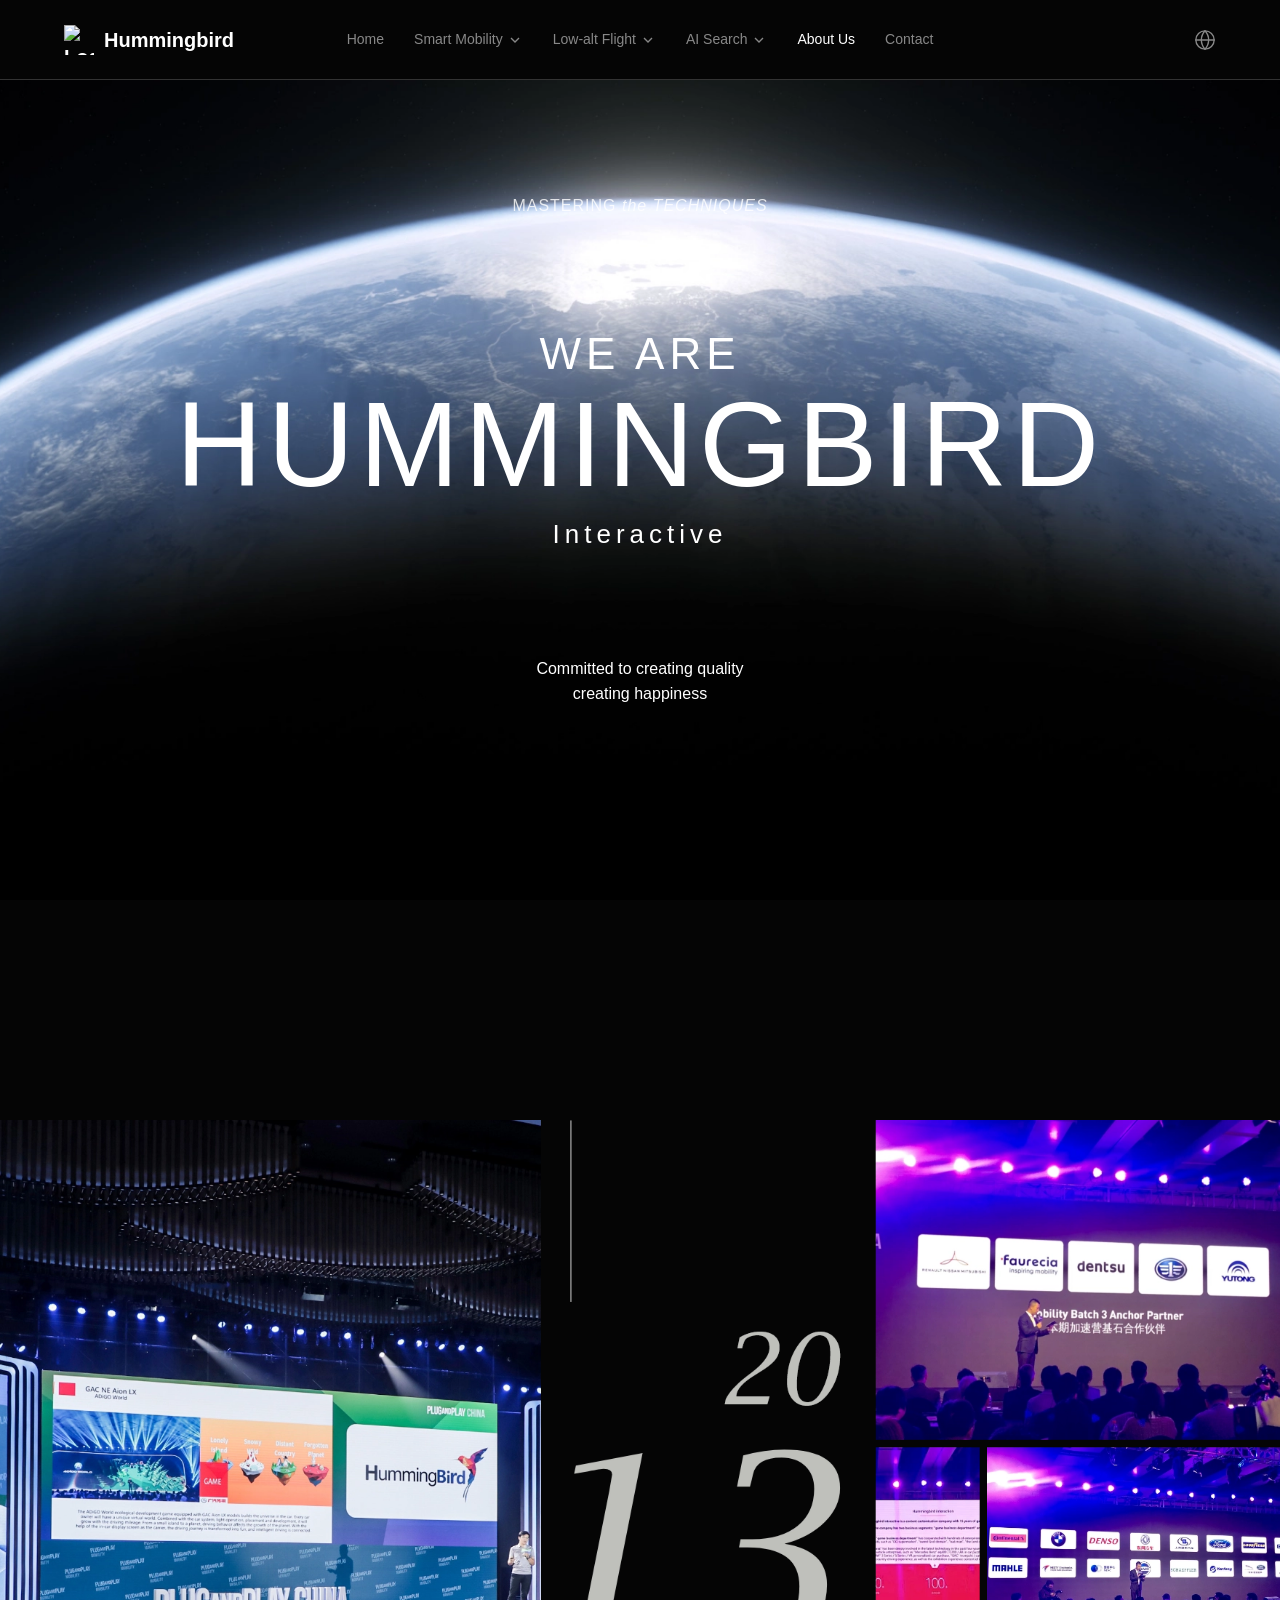
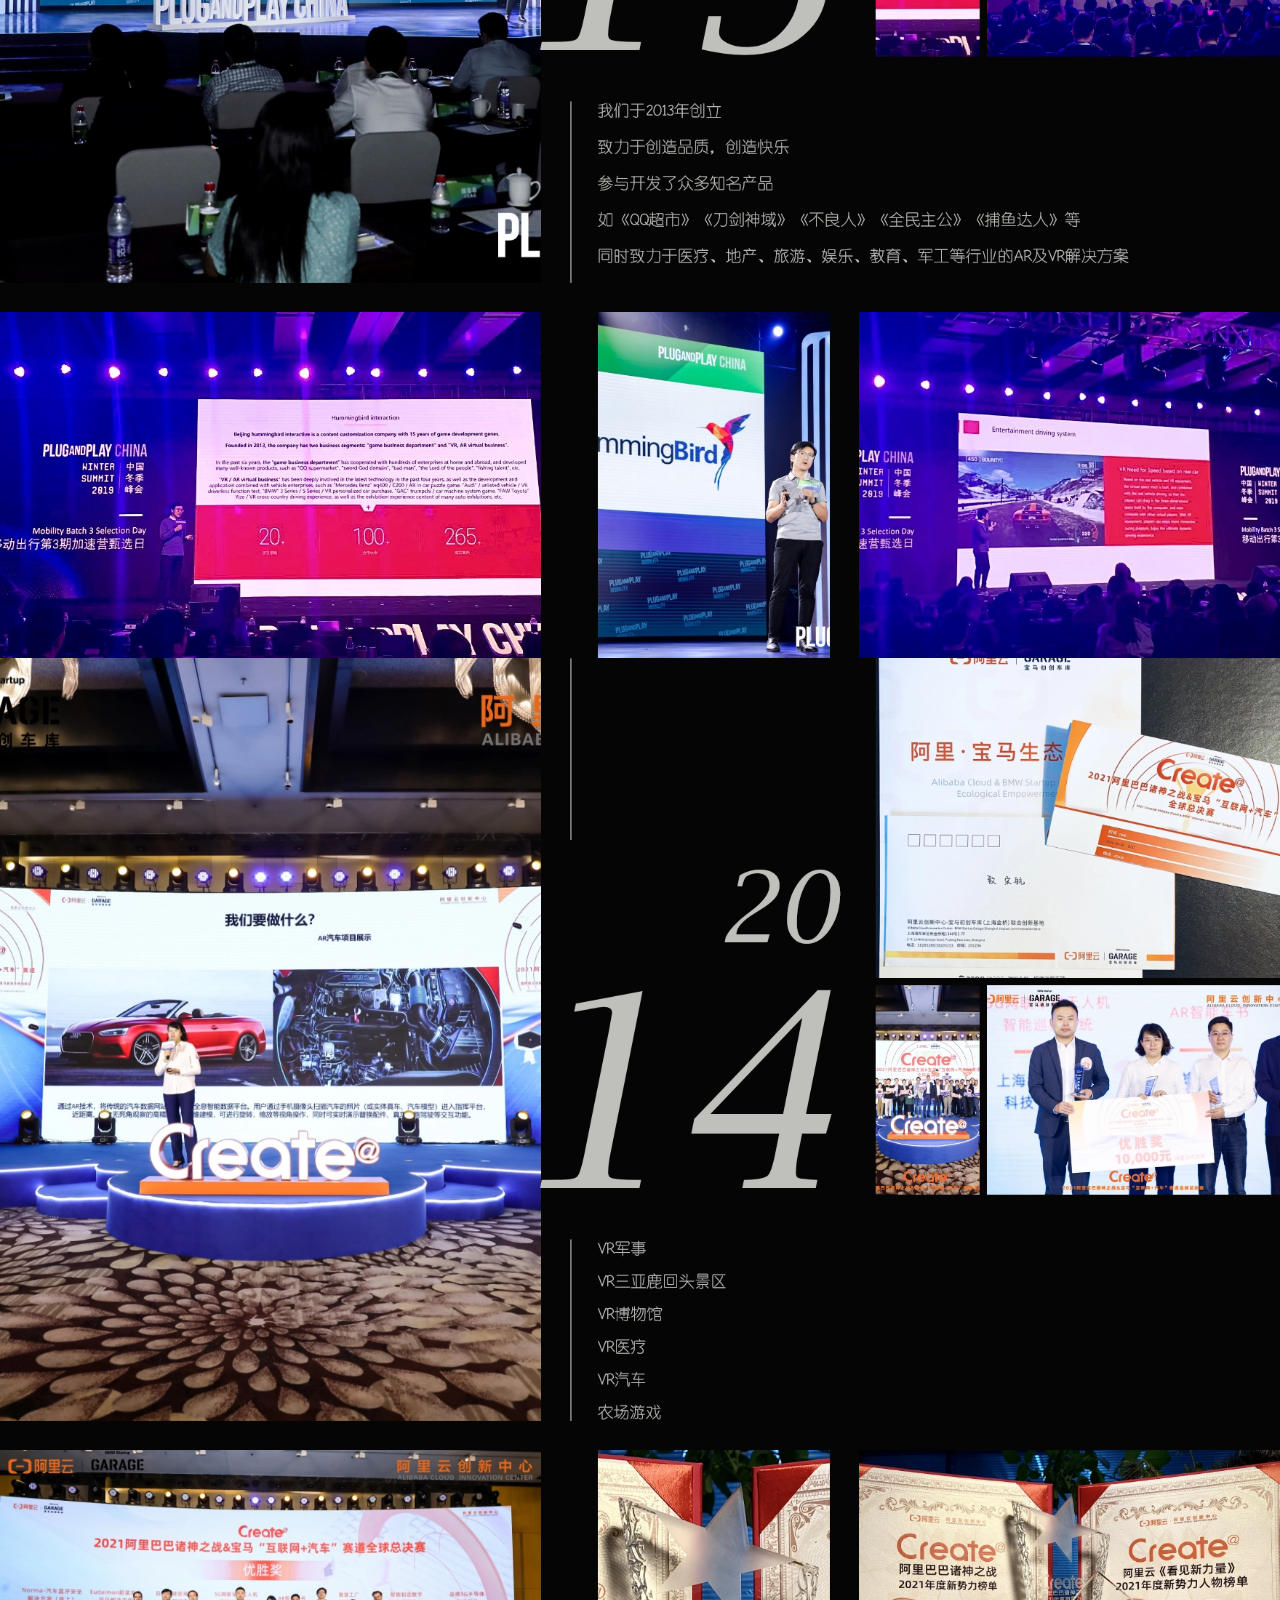
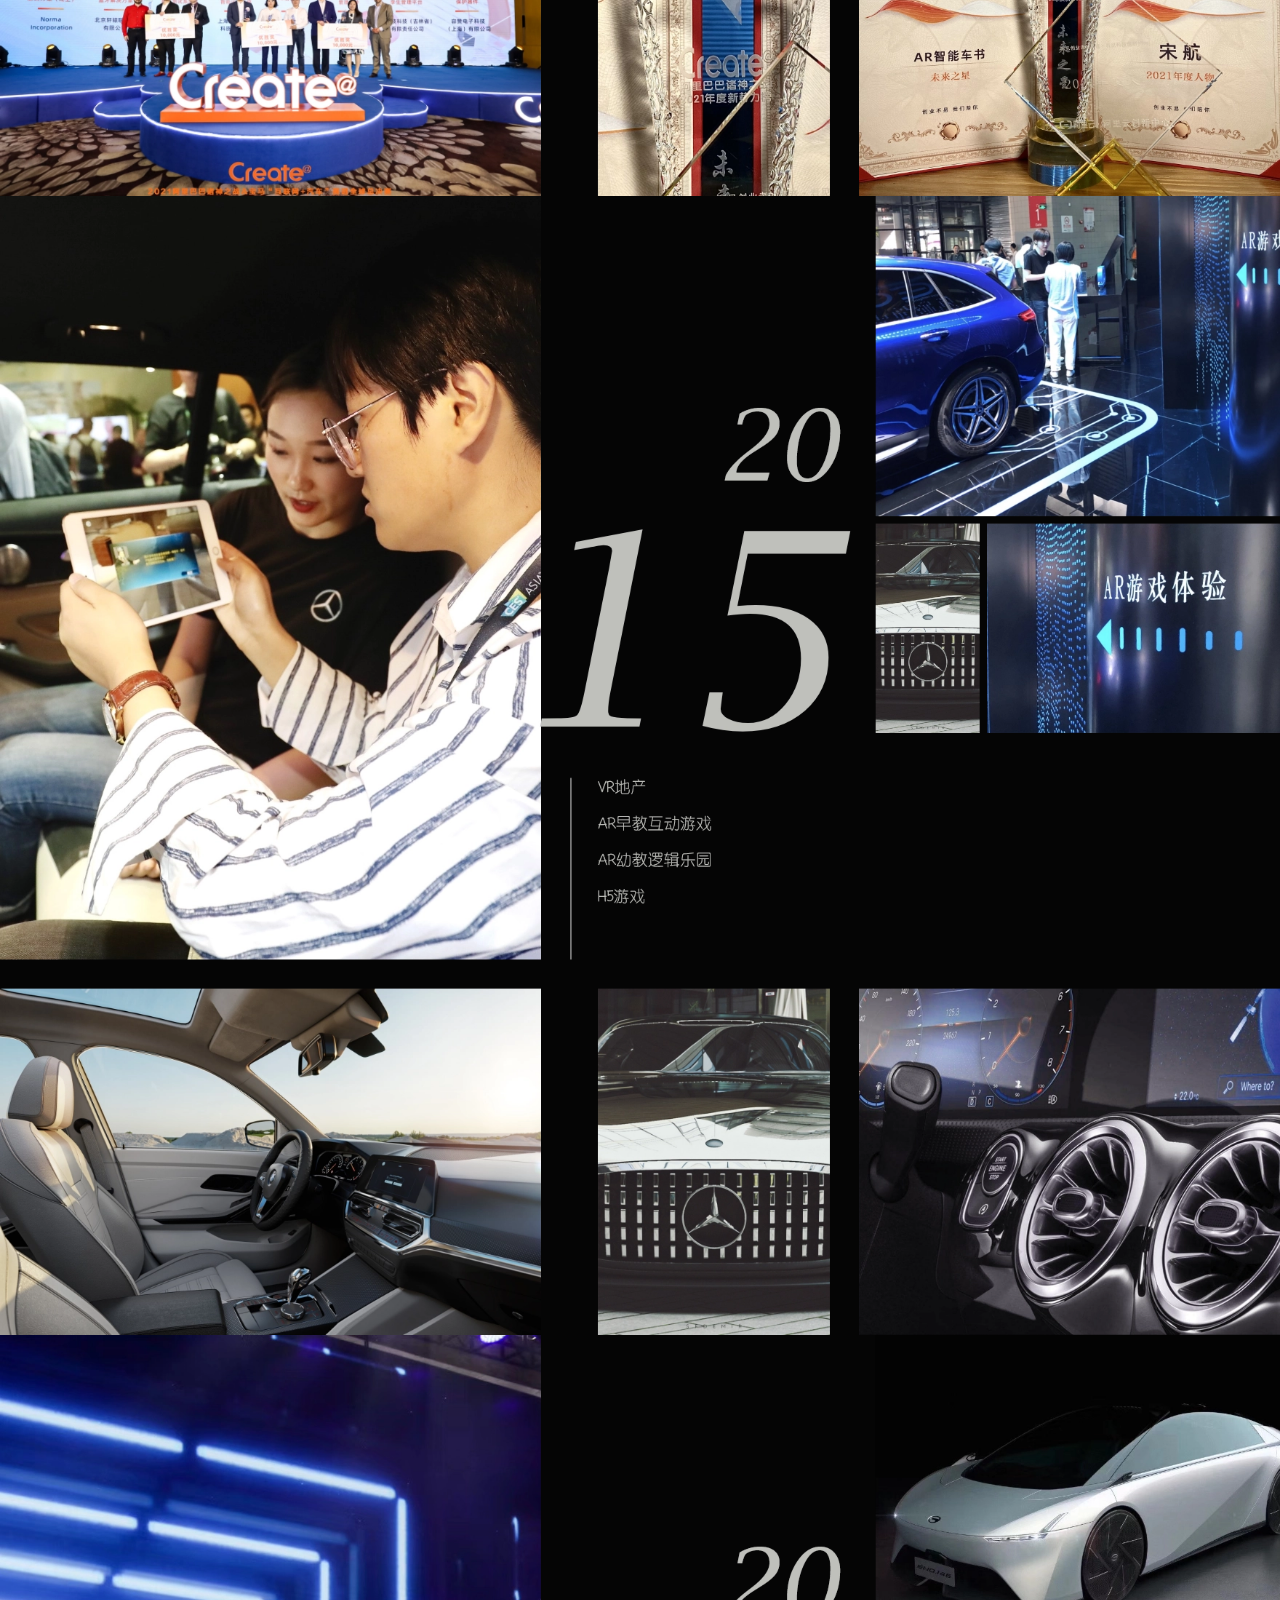
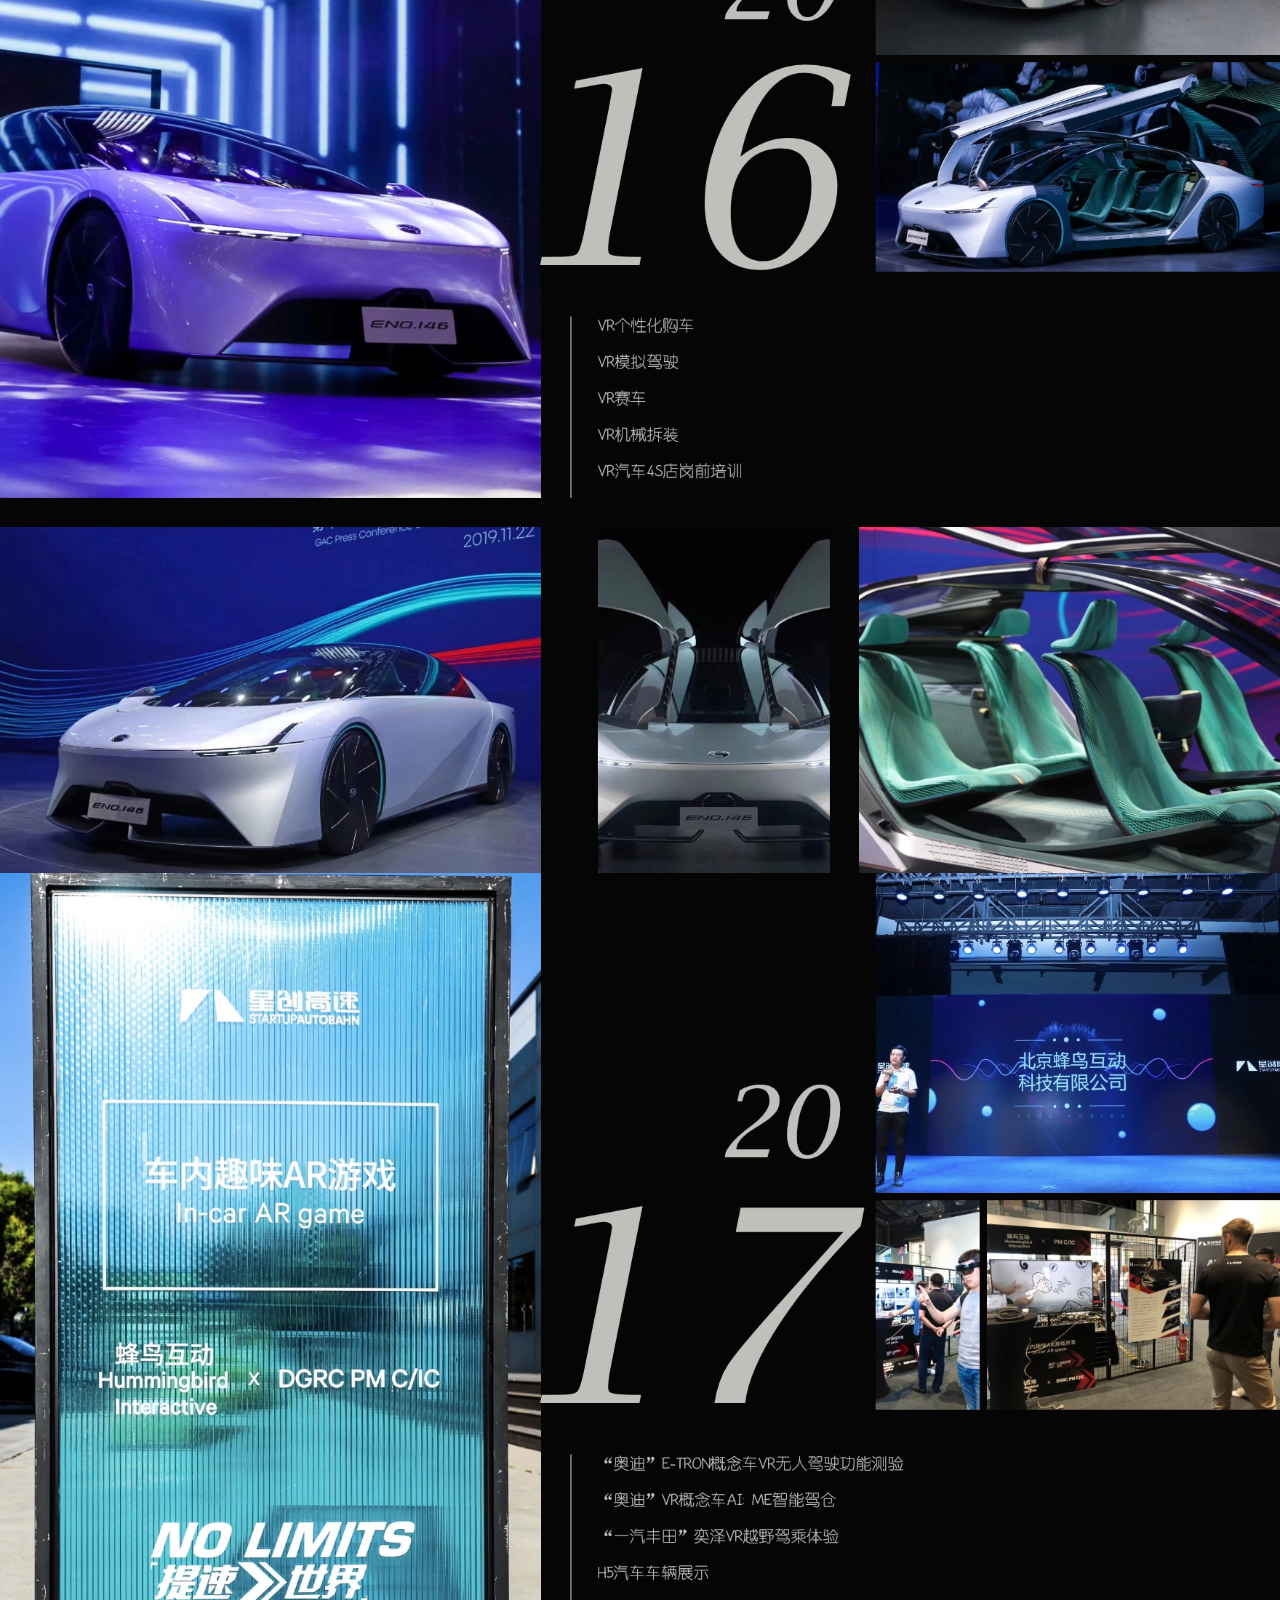
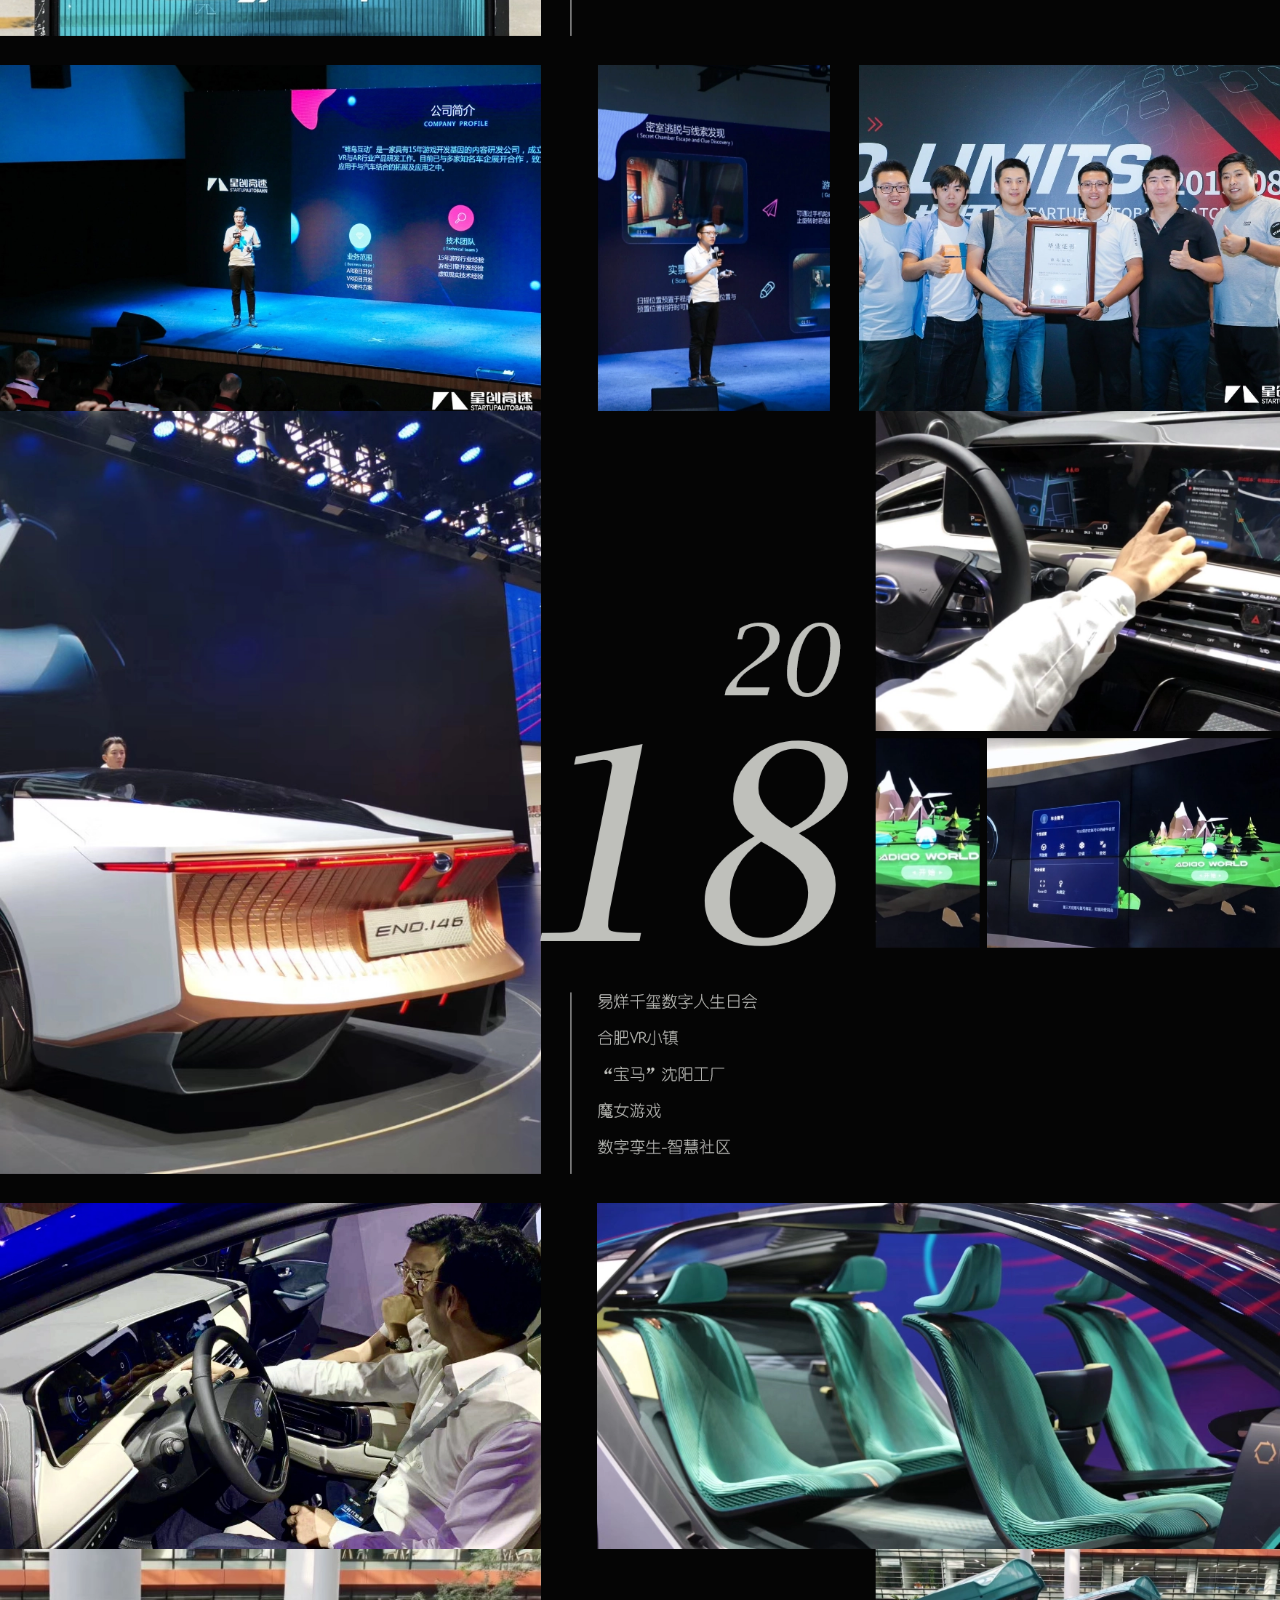
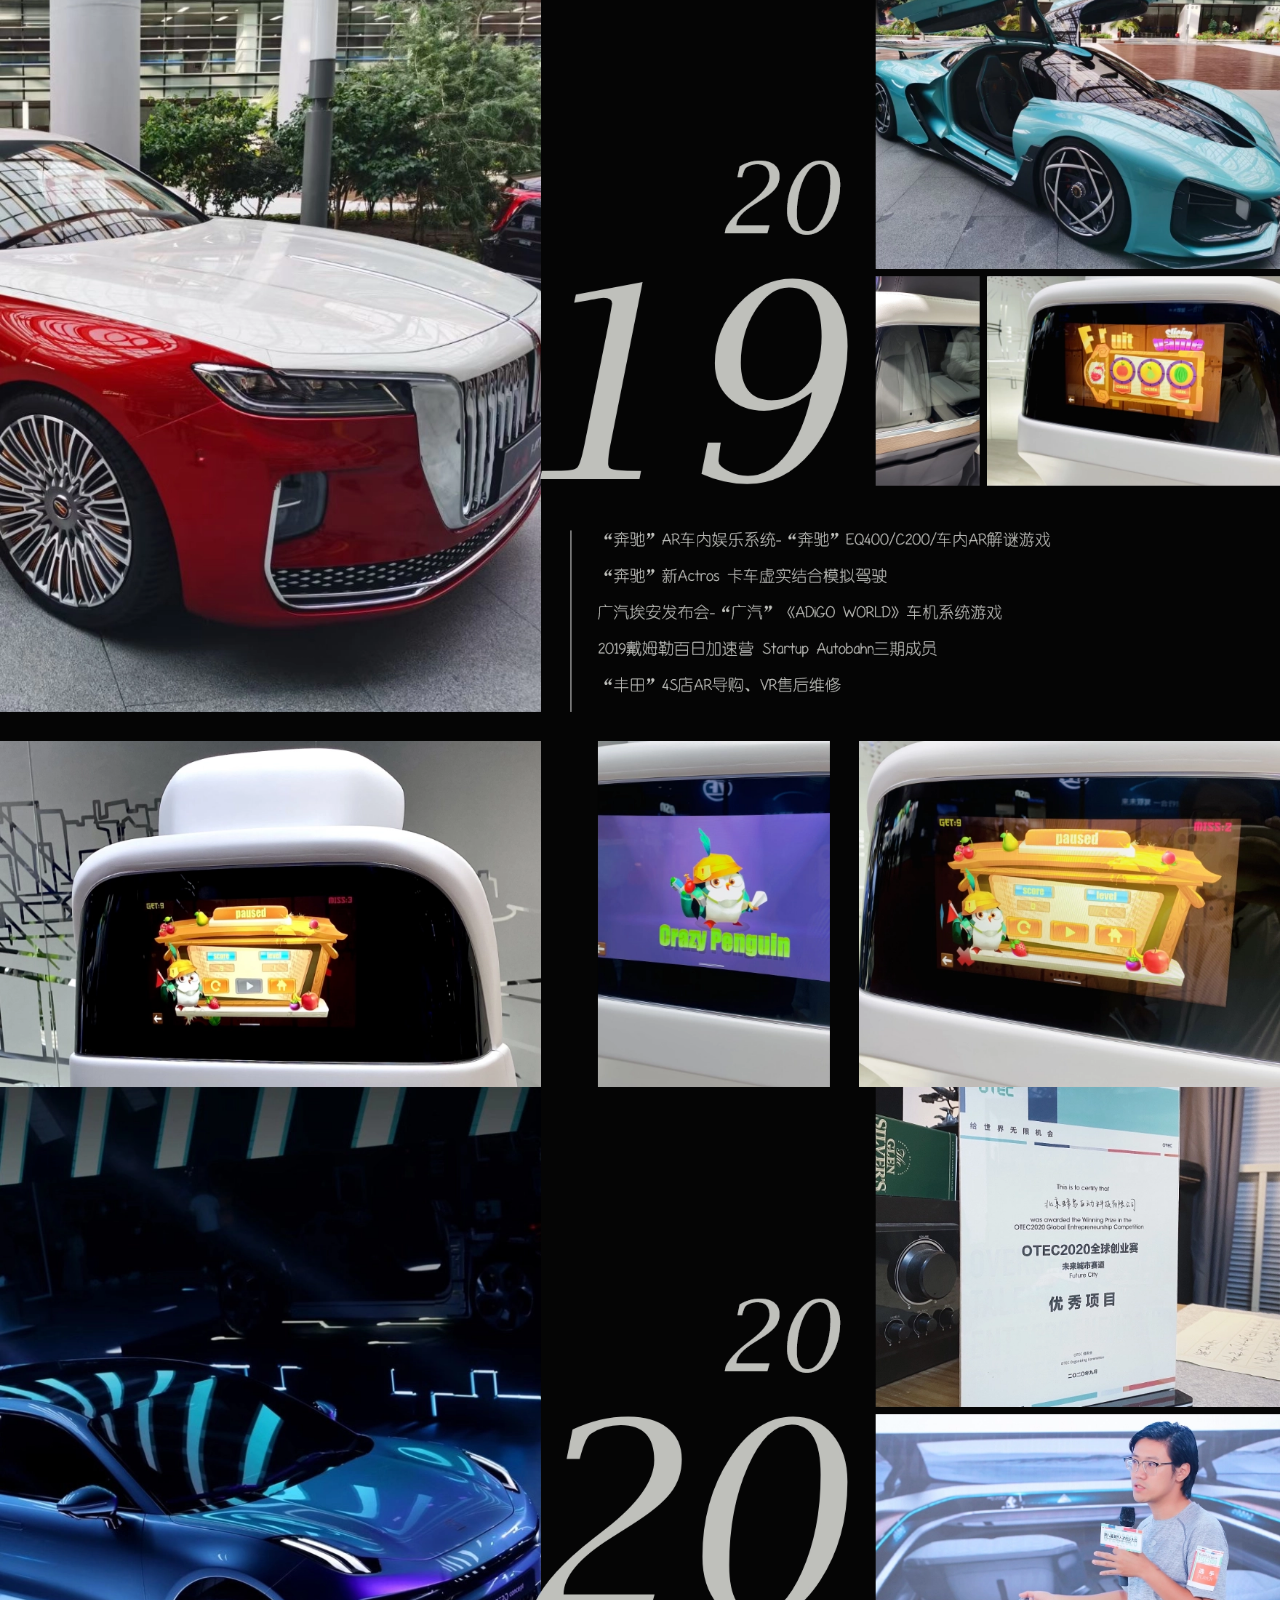
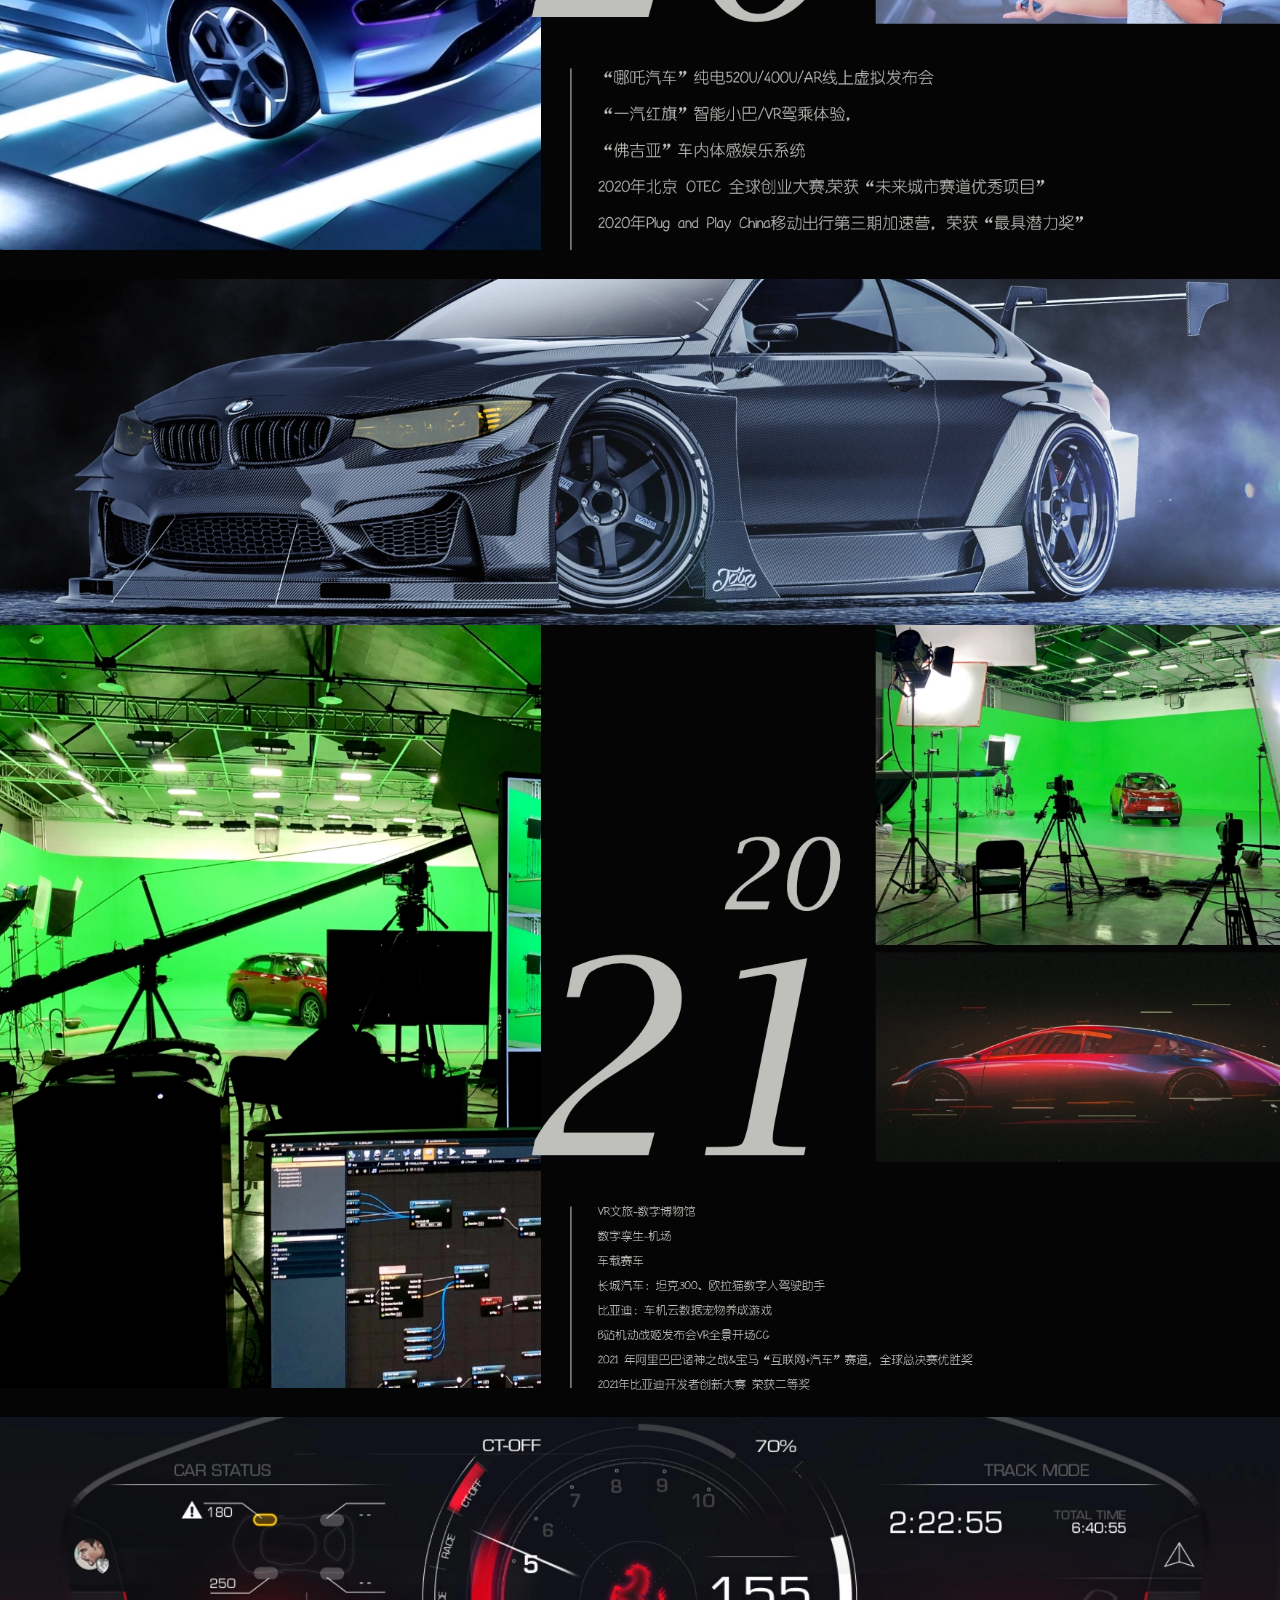
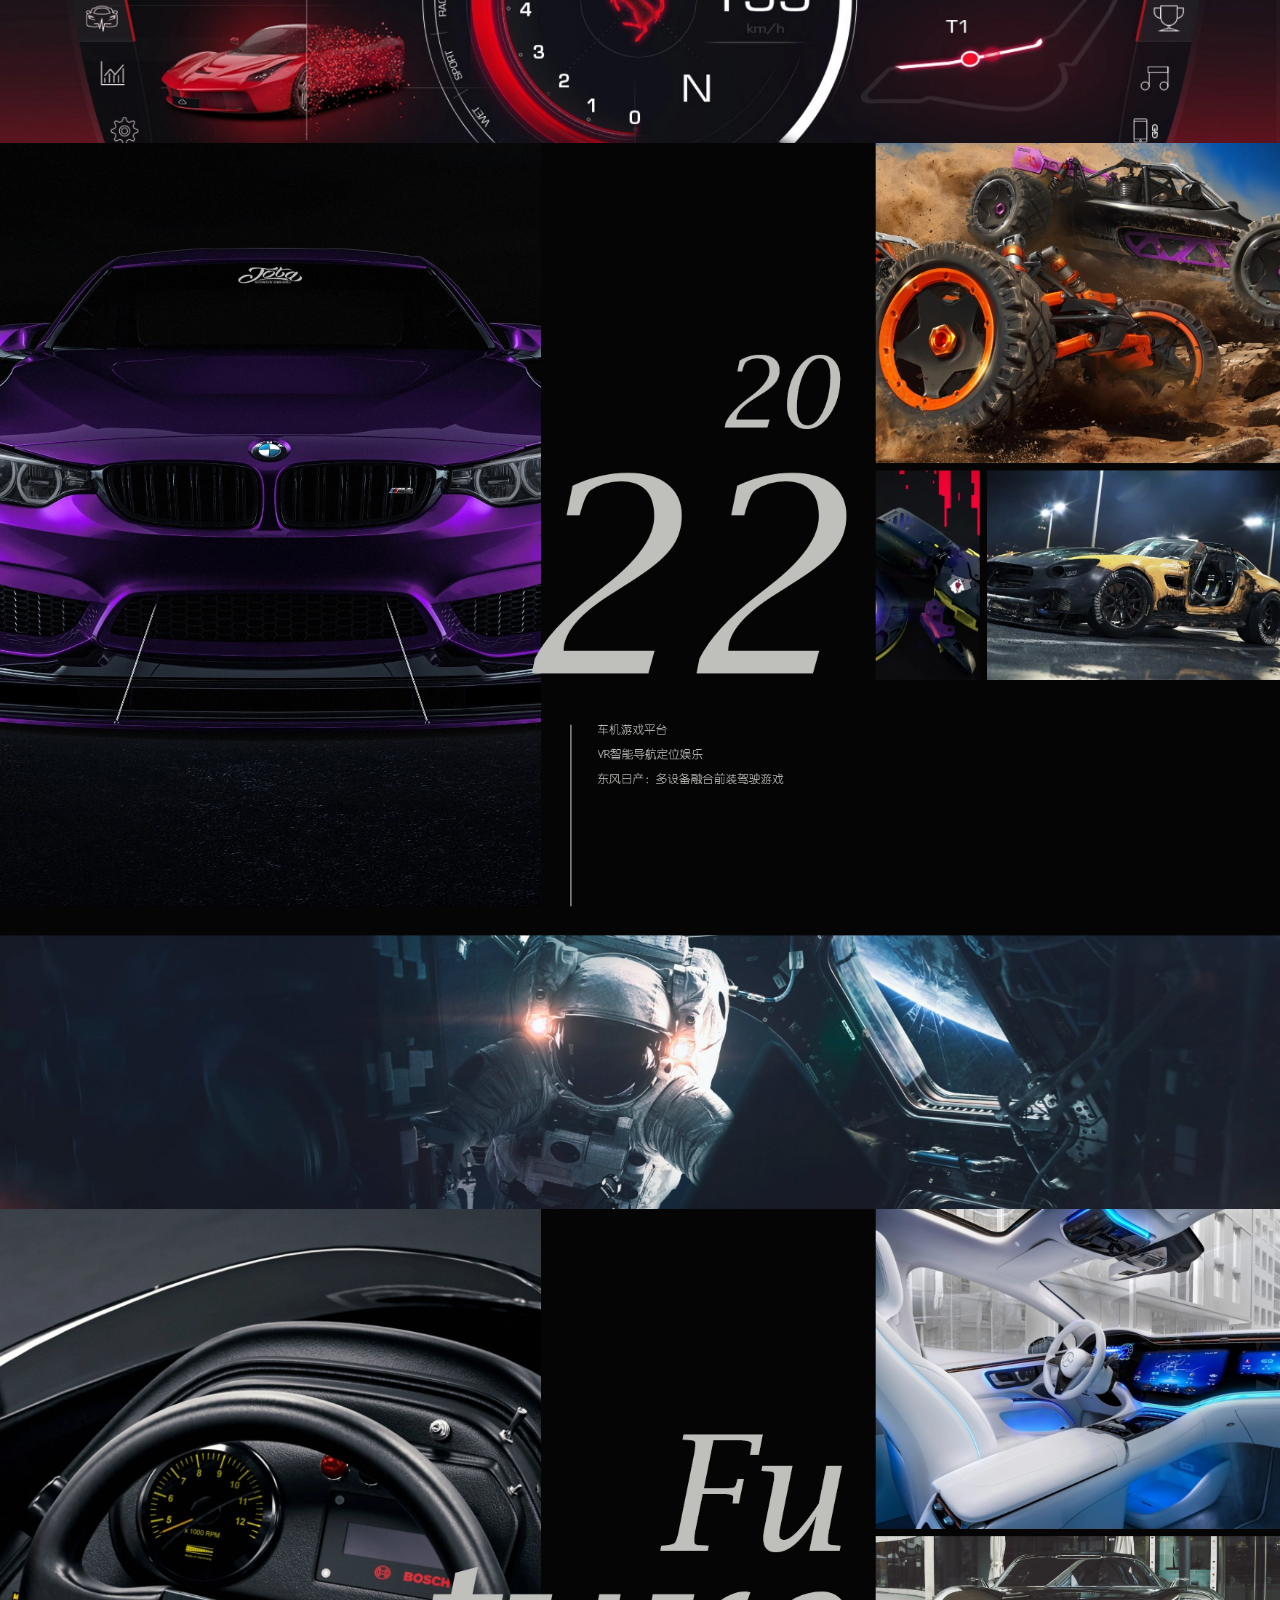
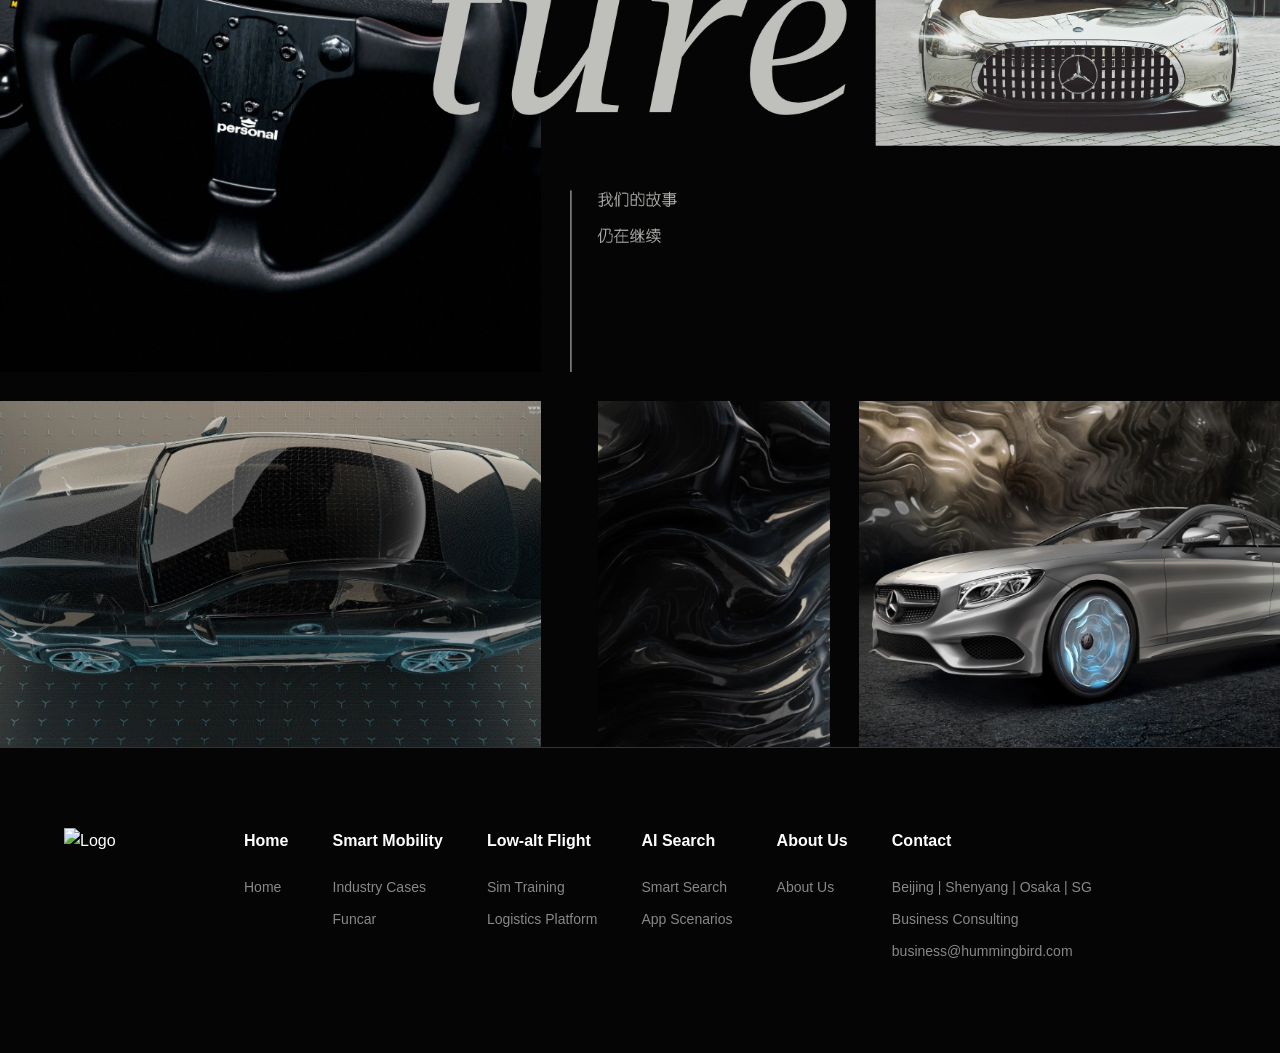
==== about.html @ b1887698 "更新" ====
<!DOCTYPE html>
<html lang="zh">
<head>
    <meta charset="UTF-8">
    <meta name="viewport" content="width=device-width, initial-scale=1.0">
    <title>关于我们 - 蜂鸟互动</title>
    <link rel="stylesheet" href="style.css">
    <!-- 【修改】基于 IP 自动识别语言 + 防闪烁脚本 -->
    <script>
        (function() {
            // 1. 读取本地存储，看用户是否以前访问过或手动选过语言
            var savedLang = localStorage.getItem('preferredLang');
            
            // 如果已经有缓存，执行防闪烁逻辑并结束
            if (savedLang) {
                if (savedLang !== 'zh') {
                    document.documentElement.classList.add('lang-loading');
                }
                return; 
            }

            // 2. 如果是首次访问，先隐藏文字防止乱码闪烁
            document.documentElement.classList.add('lang-loading');

            // 3. 调用免费无限制的 GeoJS 接口获取当前 IP 的国家代码
            fetch('https://get.geojs.io/v1/ip/country.json')
                .then(function(response) { return response.json(); })
                .then(function(data) {
                    var country = data.country; // 返回两位字母代码，如 "CN", "JP", "US"
                    var targetLang = 'en';      // 默认设置为英语 (除中、日外的其他 IP)

                    // 4. 判断逻辑
                    if (['CN', 'TW', 'HK', 'MO'].indexOf(country) !== -1) {
                        targetLang = 'zh'; // 中国大陆及港澳台 IP -> 中文
                    } else if (country === 'JP') {
                        targetLang = 'ja'; // 日本 IP -> 日文
                    }

                    // 5. 保存设置到本地
                    localStorage.setItem('preferredLang', targetLang);

                    // 6. 刷新页面以应用新语言 (由于接口极快，仅在用户有生之年第一次访问时闪刷一次)
                    location.reload();
                })
                .catch(function() {
                    // 如果由于网络原因 API 请求失败，兜底显示英语
                    localStorage.setItem('preferredLang', 'en');
                    location.reload();
                });
        })();
    </script>
</head>
<body>
    <!-- 统一 Header (已更新链接) -->
    <header class="header">
        <div class="logo">
            <img class="logo-img" src="./images/hummingbird-logo1.webp" alt="Logo">
            <span data-i18n="header.logo">蜂鸟互动</span>
        </div>

        <nav class="nav-links">
            <div class="nav-item single-link">
                <a href="index.html" class="nav-link" data-i18n="header.nav.home">首页</a>
            </div>
            
            <!-- 【修改】智能出行 -->
            <div class="nav-item">
                <a href="javascript:void(0)" class="nav-link" id="mobility-btn">
                    <span data-i18n="header.nav.mobility">智能出行</span>
                    <svg viewBox="0 0 24 24" width="16" height="16" stroke="currentColor" stroke-width="2" fill="none"><polyline points="6 9 12 15 18 9"></polyline></svg>
                </a>
                <div class="nav-dropdown-menu" id="mobility-dropdown">
                    <a href="cases.html" data-i18n="header.nav.industry_cases">行业案例</a>
                    <a href="funcar.html" data-i18n="header.nav.funcar">Funcar</a>
                </div>
            </div>

            <!-- 【修改】低空飞行 -->
            <div class="nav-item">
                <a href="javascript:void(0)" class="nav-link" id="flight-btn">
                    <span data-i18n="header.nav.flight">低空飞行</span>
                    <svg viewBox="0 0 24 24" width="16" height="16" stroke="currentColor" stroke-width="2" fill="none"><polyline points="6 9 12 15 18 9"></polyline></svg>
                </a>
                <div class="nav-dropdown-menu" id="flight-dropdown">
                    <a href="flight-training.html" data-i18n="header.nav.flight_sub1">模拟培训</a>
                    <a href="flight-logistics.html" data-i18n="header.nav.flight_sub2">物流平台</a>
                </div>
            </div>

            <!-- 【修改】AI搜寻 -->
            <div class="nav-item">
                <a href="javascript:void(0)" class="nav-link" id="ai-btn">
                    <span data-i18n="header.nav.ai_search">AI搜寻</span>
                    <svg viewBox="0 0 24 24" width="16" height="16" stroke="currentColor" stroke-width="2" fill="none"><polyline points="6 9 12 15 18 9"></polyline></svg>
                </a>
                <div class="nav-dropdown-menu" id="ai-dropdown">
                    <a href="ai-search-intelligent.html" data-i18n="header.nav.ai_sub1">智能搜寻</a>
                    <a href="ai-search-cases.html" data-i18n="header.nav.ai_sub2">应用场景</a>
                </div>
            </div>

            <div class="nav-item single-link">
                <a href="about.html" class="nav-link" data-i18n="header.nav.about">关于我们</a>
            </div>

            <div class="nav-item single-link">
                <a href="contact.html" class="nav-link" data-i18n="header.nav.contact">联系我们</a>
            </div>
        </nav>

        <div class="header-right">
            <div class="lang-switcher">
                <div class="globe-icon" id="lang-btn">
                    <svg xmlns="http://www.w3.org/2000/svg" viewBox="0 0 24 24" width="22" height="22" fill="none" stroke="currentColor" stroke-width="1.5" stroke-linecap="round" stroke-linejoin="round"><circle cx="12" cy="12" r="10"></circle><line x1="2" y1="12" x2="22" y2="12"></line><path d="M12 2 a 15.3 15.3 0 0 1 4 10 a 15.3 15.3 0 0 1 -4 10 a 15.3 15.3 0 0 1 -4 -10 a 15.3 15.3 0 0 1 4 -10 z"></path></svg>
                </div>
                <div class="lang-dropdown" id="lang-dropdown">
                    <div class="lang-option" data-lang="zh">中文</div>
                    <div class="lang-option" data-lang="en">English</div>
                    <div class="lang-option" data-lang="ja">日本語</div>
                </div>
            </div>
            <div class="menu-toggle" id="mobile-menu-btn">
                <span></span><span></span><span></span>
            </div>
        </div>
    </header>

    <!-- 主视觉区 (复用首页 Hero) -->
    <section class="hero" id="hero">
        <img class="hero-bg-img" src="./images/index-hero.webp" alt="地球背景">
        <div class="hero-content">
            <h4 data-i18n="hero.top_title">MASTERING <i>the TECHNIQUES</i></h4>
            <h2 data-i18n="hero.we_are">WE ARE</h2>
            <h1 data-i18n="hero.main_title">HUMMINGBIRD</h1>
            <h3 data-i18n="hero.sub_title">蜂鸟互动</h3>
            <p class="hero-desc" data-i18n="hero.desc_zh">我们致力于创造品质，创造快乐</p>
            <p class="hero-desc-en" data-i18n="hero.desc_en">We are committed to creating quality and happiness</p>
        </div>
    </section>

    <!-- 2. 公司简介 (复用 cases 的独立简介区块，宽敞的留白) -->
    <section class="cases-intro">
        
    </section>

    <!-- 3. 图片平铺区 (无缝拼接) -->
    <section class="corp-gallery">
        <!-- 第 1 张大图 -->
        <div class="corp-img-row">
            <img src="./images/aboutus1.webp" alt="">
        </div>
        <!-- 第 2 张大图 -->
        <div class="corp-img-row">
            <img src="./images/aboutus2.webp" alt="">
        </div>
        <!-- 第 3 张大图 -->
        <div class="corp-img-row">
            <img src="./images/aboutus3.webp" alt="">
        </div>
        <div class="corp-img-row">
            <img src="./images/aboutus4.webp" alt="">
        </div>
        <div class="corp-img-row">
            <img src="./images/aboutus5.webp" alt="">
        </div>
        <div class="corp-img-row">
            <img src="./images/aboutus6.webp" alt="">
        </div>
        <div class="corp-img-row">
            <img src="./images/aboutus7.webp" alt="">
        </div>
        <div class="corp-img-row">
            <img src="./images/aboutus8.webp" alt="">
        </div>
        <div class="corp-img-row">
            <img src="./images/aboutus9.webp" alt="">
        </div>
        <div class="corp-img-row">
            <img src="./images/aboutus10.webp" alt="">
        </div>
        <div class="corp-img-row">
            <img src="./images/aboutus11.webp" alt="">
        </div>
        
    </section>

    

    <!-- 统一的底部导航栏 (Final Footer) -->
    <footer class="footer" id="footer">
        <div class="footer-container">
            <!-- 左侧 Logo -->
            <div class="footer-left">
                <div class="footer-logo">
                    <img class="logo-img" src="./images/hummingbird-logo2.webp" alt="Logo">
                </div>
            </div>

            <!-- 右侧 导航列 (6列结构) -->
            <div class="footer-nav">
                
                <!-- 1. 首页 -->
                <div class="f-col">
                    <h4 data-i18n="header.nav.home">首页</h4>
                    <div class="f-links">
                        <a href="index.html#" data-i18n="header.nav.home">首页</a>
                    </div>
                </div>

                <!-- 2. 智能出行 -->
                <div class="f-col">
                    <h4 data-i18n="header.nav.mobility">智能出行</h4>
                    <div class="f-links">
                        <a href="cases.html" data-i18n="header.nav.industry_cases">行业案例</a>
                        <a href="funcar.html" data-i18n="header.nav.funcar">Funcar</a>
                    </div>
                </div>

                <!-- 3. 低空飞行 -->
                <div class="f-col">
                    <h4 data-i18n="header.nav.flight">低空飞行</h4>
                    <div class="f-links">
                        <a href="flight-training.html" data-i18n="header.nav.flight_sub1">模拟培训</a>
                        <a href="flight-logistics.html" data-i18n="header.nav.flight_sub2">物流平台</a>
                    </div>
                </div>

                <!-- 4. AI搜寻 -->
                <div class="f-col">
                    <h4 data-i18n="header.nav.ai_search">AI搜寻</h4>
                    <div class="f-links">
                        <a href="ai-search-intelligent.html" data-i18n="header.nav.ai_sub1">智能搜寻</a>
                        <a href="ai-search-cases.html" data-i18n="header.nav.ai_sub2">应用场景</a>
                    </div>
                </div>

                <!-- 5. 关于我们 -->
                <div class="f-col">
                    <h4 data-i18n="header.nav.about">关于我们</h4>
                    <div class="f-links">
                        <a href="about.html" data-i18n="header.nav.about">关于我们</a>
                    </div>
                </div>

                <!-- 6. 联系我们 -->
                <div class="f-col contact-col">
                    <h4 data-i18n="header.nav.contact">联系我们</h4>
                    <div class="f-links">

                        <a href="contact.html" data-i18n="footer.col5.l1">北京|沈阳|日本大阪|新加坡</p>
                        <a href="contact.html" data-i18n="footer.col5.l2">北商务咨询</p>
                        <a href="contact.html" data-i18n="footer.col5.l3">business@hummingbird.com</p>
                    
                    </div>
                </div>
            </div>
        </div>
    </footer>
    
    <script src="script.js"></script>
</body>
</html>
---- style.css ----
/* ==========================================================================
   蜂鸟互动 (Hummingbird) - 全局样式表
   
   目录:
   1. 字体与全局变量
   2. 基础重置与全局样式
   3. 顶部导航栏 (Header)
   4. 通用组件 (Hero, Intro, Slider等)
   5. Funcar 页面专属
   6. 行业案例页面专属
   7. AI 搜寻页面专属
   8. 低空飞行页面专属
   9. 关于我们与联系我们
   10. 底部导航栏 (Footer)
   11. 动画与特效 (Keyframes)
   12. 全局响应式设计 (Media Queries)
   ========================================================================== */

/* ========================================= */
/* 1. 字体与全局变量                         */
/* ========================================= */
@font-face {
    font-family: 'ConthraxSb';
    src: url('./fonts/ConthraxSb.ttf') format('truetype');
    font-weight: bold; 
    font-style: normal;
    font-display: swap; 
}

:root {
    --bg-color: #050505; 
    --bg-light: #f9f9f9;
    --text-main: #ffffff;
    --text-muted: #444444; 
    --text-bright: #e0e0e0;
    --text-dark-main: #111111;
    --text-dark-muted: #666666;
    --accent-color: #2979ff; 
    --gray-block: #1a1a1a;
    --border-color: #333333; 
    --font-family: -apple-system, BlinkMacSystemFont, "Segoe UI", Roboto, "Helvetica Neue", Arial, sans-serif;
}

/* ========================================= */
/* 2. 基础重置与全局样式                     */
/* ========================================= */
* { margin: 0; padding: 0; box-sizing: border-box; }
html { scroll-behavior: smooth; }
body { background-color: var(--bg-color); color: var(--text-main); font-family: var(--font-family); line-height: 1.6; overflow-x: hidden; }
a { text-decoration: none; color: var(--text-main); transition: color 0.3s ease; }
a:hover { color: var(--accent-color); }
ul { list-style: none; }

.section-padding { padding: 80px 5%; max-width: 1400px; margin: 0 auto; }
.section-title { text-align: center; margin-bottom: 60px; }
.section-title h2 { font-size: 36px; margin: 10px 0; letter-spacing: 2px; }
.section-title p { color: #888; font-size: 14px; }

/* 修正占位图片的默认白底边框 */
img[src*="./images/"] { background-color: transparent !important; border: none !important; }
img[src*="./images/"]:after { display: none !important; }

/* 防闪烁国际化过渡 */
html.lang-loading [data-i18n] { visibility: hidden; opacity: 0; }[data-i18n] { transition: opacity 0.3s ease; }

/* ========================================= */
/* 3. 顶部导航栏 (Header)                    */
/* ========================================= */
.header { position: fixed; top: 0; width: 100%; height: 80px; display: flex; justify-content: space-between; align-items: center; padding: 0 5%; background-color: var(--bg-color); border-bottom: 1px solid var(--border-color); z-index: 1000; }
.logo { flex: 1; display: flex; align-items: center; gap: 10px; font-size: 20px; font-weight: bold; }
.logo-img { width: 30px; height: 30px; object-fit: contain; }

.nav-links { flex: 2; display: flex; justify-content: center; gap: 30px; align-items: center; }
.nav-item { position: relative; display: flex; align-items: center; cursor: pointer; height: 80px; }
.nav-link { display: flex; align-items: center; gap: 4px; font-size: 14px; color: #888; height: 100%; white-space: nowrap; }
.nav-link.active, .nav-link:hover { color: var(--text-main); }
.nav-link svg { transition: transform 0.3s; }
.nav-item:hover .nav-link svg { transform: rotate(180deg); }

.nav-dropdown-menu { position: absolute; top: 80px; left: 50%; transform: translateX(-50%); background-color: #111; border: 1px solid var(--border-color); border-top: none; border-radius: 0 0 4px 4px; display: flex; flex-direction: column; min-width: 140px; opacity: 0; visibility: hidden; transition: all 0.3s ease; }
.nav-dropdown-menu.show { opacity: 1; visibility: visible; }
.nav-dropdown-menu a { padding: 12px 20px; color: #888; text-align: center; font-size: 13px; border-bottom: 1px solid #222; }
.nav-dropdown-menu a:last-child { border-bottom: none; }
.nav-dropdown-menu a:hover { background-color: #222; color: var(--text-main); }

.header-right { flex: 1; display: flex; justify-content: flex-end; align-items: center; gap: 20px; }
.lang-switcher { position: relative; cursor: pointer; display: flex; align-items: center;}
.globe-icon { color: #888; transition: color 0.3s; background: none; border: none; padding: 0; display: flex; align-items: center; justify-content: center;}
.globe-icon svg { width: 22px !important; height: 22px !important; flex-shrink: 0; }
.globe-icon:hover { color: var(--text-main); }
.lang-dropdown { position: absolute; top: 40px; right: 0; background-color: #111; border: 1px solid var(--border-color); border-radius: 4px; overflow: hidden; display: none; min-width: 100px; }
.lang-dropdown.show { display: block; }
.lang-option { padding: 12px 20px; font-size: 14px; color: #888; text-align: center; }
.lang-option:hover { background-color: #222; color: var(--text-main); }
.menu-toggle { display: none; flex-direction: column; gap: 5px; cursor: pointer; }
.menu-toggle span { width: 25px; height: 2px; background-color: var(--text-main); }

/* ========================================= */
/* 4. 通用组件 (Hero, Intro, Slider等)       */
/* ========================================= */

/* 4.1 通用 Hero 模块 (首页、关于我们、联系我们共享) */
.hero { position: relative; z-index: 1; height: 100vh; display: flex; flex-direction: column; justify-content: center; align-items: center; text-align: center; padding-top: 40px; overflow: hidden; }
img.hero-bg-img { position: absolute !important; top: 0; left: 0; width: 100%; height: 100%; object-fit: cover; z-index: -1; }

.hero-content h4 { font-weight: 300; letter-spacing: 1px; margin-top: -40px; margin-bottom: 100px; color: rgba(255, 255, 255, 0.8); }
.hero-content h2 { font-size: 44px; letter-spacing: 5px; margin-bottom: 0px; font-weight: 300; }
.hero-content h1 { font-size: 120px; letter-spacing: 5px; font-weight: 400; margin-top: -5px; margin-bottom: 10px; line-height: 1; }
.hero-content h3 { font-size: 26px; letter-spacing: 5px; margin-bottom: 100px; font-weight: 300; }
.hero-desc, .hero-desc-en { font-size: 16px; color: #ffffff; }



/* 4.2 简介文字区 */
.intro { text-align: center; color: var(--text-bright); letter-spacing: 1px; width: 100%; padding: 100px 5%; margin: 0 auto; box-sizing: border-box; }
.intro p { margin-bottom: 12px; line-height: 1.8; white-space: nowrap; font-size: min(1.1vw, 16px); }

/* 4.3 首页全宽轮播图 */
.slider-container {
    position: relative;
    width: 100vw !important;
    max-width: none !important;
    left: 50% !important;
    transform: translateX(-50%) !important; /* 使用 transform 强制绝对居中，解决偏移问题 */
    margin-left: 0 !important; 
    border-radius: 0 !important;
    height: 650px !important; 
    margin-top: 150px;
    overflow: hidden;
}
.slider-wrapper { display: flex; height: 100%; transition: transform 0.8s ease-in-out; }
.slide-img { width: 100%; height: 100%; object-fit: cover; display: block; }

/* ========================================= */
/* 极致修复：首页轮播图全宽平铺与错位问题        */
/* ========================================= */

.slider-container {
    position: relative !important;
    width: 100vw !important;
    max-width: 100vw !important;
    
    /* 居中突围核心代码：无视任何父级盒子的限制 */
    left: 50% !important;
    right: auto !important;
    transform: translateX(-50%) !important;
    margin-left: 0 !important;
    margin-right: 0 !important;
    
    border-radius: 0 !important;
    overflow: hidden !important;
    
    /* 恢复正常的上下间距，去掉之前可能过大的留白 */
    margin-top: 40px !important; 
    margin-bottom: 40px !important;
}

/* 强制横向排版，防止多张图片掉下去换行 */
.slider-wrapper {
    display: flex !important;
    flex-direction: row !important;
    flex-wrap: nowrap !important;
    width: 100% !important;
    height: 100% !important;
}

/* 强制每个子元素（不管是纯图片还是带链接的图片）精确占据 1个屏幕 的宽度 */
.slider-wrapper > * {
    flex: 0 0 100% !important;
    width: 100% !important;
    height: 100% !important;
    display: block !important;
    box-sizing: border-box !important;
}

/* 图片强制填满，绝不留白 */
.slide-img {
    width: 100% !important;
    height: 100% !important;
    object-fit: cover !important;
    display: block !important;
    margin: 0 !important;
    padding: 0 !important;
}

/* --- 精准的各端高度动态适配 --- */
@media (min-width: 1201px) {
    .slider-container { height: 600px !important; }
}
@media (max-width: 1200px) {
    .slider-container { height: 400px !important; margin-top: 20px !important; }
}
@media (max-width: 768px) {
    /* 手机端进一步压低高度，并缩减间距 */
    .slider-container { height: 250px !important; margin-top: 10px !important; margin-bottom: 20px !important; }
}


/* 4.4 企业风采 (全宽大图) */
.corp-profile { width: 100%; background-color: var(--bg-color); padding: 0; }
.corp-full-img-wrapper { width: 100%; height: auto; border-radius: 0; overflow: hidden; margin: 0; }
.full-width-img { width: 100%; height: 100%; object-fit: cover; display: block; border-radius: 0; }

/* ========================================= */
/* 5. Funcar 页面专属                        */
/* ========================================= */
.dark-section-wrapper { background-color: var(--bg-color); color: var(--text-main); }
.fc-hero { position: relative; z-index: 1; height: 100vh; display: flex; flex-direction: column; justify-content: center; align-items: center; text-align: center; padding-top: 80px; overflow: hidden; }
img.funcar-hero-img { position: absolute !important; top: 0; left: 0; width: 100%; height: 100%; object-fit: cover; z-index: -1; opacity: 0.5; }

.fc-hero-content h1 { font-size: 30px; font-weight: 400; margin-bottom: 10px; letter-spacing: 2px; }
.fc-hero-content h2 { font-size: 50px; font-weight: 700; margin-bottom: 20px; letter-spacing: 4px; }
.fc-price { font-size: 36px; margin-bottom: 30px; font-weight: 600; }
.fc-hero-content p { color: #aaa; margin-bottom: 50px; font-size: 16px; }

.fc-btn-group { display: flex; gap: 20px; justify-content: center; }
.btn-outline { border: 1px solid rgba(255,255,255,0.6); padding: 12px 35px; border-radius: 30px; color: #fff; font-size: 14px; transition: 0.3s; }
.btn-outline:hover { background-color: #fff; color: #000; }
.btn-solid { background-color: var(--accent-color); color: #fff; padding: 12px 40px; border-radius: 30px; font-size: 15px; font-weight: bold; transition: 0.3s; display: inline-block; }
.btn-solid:hover { background-color: #1e60d9; transform: translateY(-2px); box-shadow: 0 5px 15px rgba(41, 121, 255, 0.4); color: #fff;}

/* 配件与硬件区 */
.fc-section-title { text-align: center; margin-bottom: 60px; }
.acc-grid { display: grid; grid-template-columns: 1fr 1fr; gap: 30px; margin-bottom: 80px; }
.acc-card { background-color: #111; border-radius: 16px; padding: 40px; display: flex; gap: 40px; align-items: center; transition: 0.3s; }
.acc-card:hover { transform: translateY(-5px); box-shadow: 0 10px 30px rgba(0,0,0,0.5); }
.acc-img-placeholder { flex: 1; min-height: 250px; border-radius: 8px; background: transparent !important; }
.acc-img-placeholder img { width: 100%; height: 100%; object-fit: contain; }
.acc-info { flex: 1; text-align: left; }
.acc-info h3 { font-size: 22px; margin-bottom: 10px; }
.acc-desc { color: #666; font-size: 14px; margin-bottom: 25px; }
.acc-list { font-size: 13px; color: #aaa; margin-bottom: 30px; }
.acc-list li { display: flex; justify-content: space-between; margin-bottom: 10px; padding-bottom: 10px; border-bottom: 1px solid #222; }
.acc-price { font-size: 28px; margin-bottom: 20px; }

.hardware-section h3 { text-align: center; font-size: 24px; margin-bottom: 40px; }
.hardware-grid { display: grid; grid-template-columns: repeat(6, 1fr); gap: 20px; margin-top: 50px; }
.hw-item { flex: 1; min-width: 150px; text-align: center; }
.hw-icon { height: 120px; background-color: #111; border-radius: 12px; margin-bottom: 20px; padding: 20px; }
.hw-icon img { width: 100%; height: 100%; object-fit: contain; }
.hw-item h5 { font-size: 16px; margin-bottom: 5px; }
.hw-item p { font-size: 12px; color: #666; }

/* 生态模块区 (白天模式) */
.light-section-wrapper { background-color: #f2f3f5; color: var(--text-dark-main); padding-top: 40px;}
.fc-quote { text-align: center; padding: 100px 5% !important; }
.fc-quote h2 { font-size: 28px; font-weight: 400; color: #444; margin-bottom: 10px; }
.fc-quote h1 { font-size: 42px; font-weight: 700; margin-bottom: 30px; }
.fc-quote p { color: var(--text-dark-muted); font-size: 16px; line-height: 1.8; }

.fc-light-title { text-align: center; margin-bottom: 40px; }
.fc-light-title h2 { font-size: 32px; margin-bottom: 10px; }
.fc-light-title h3 { font-size: 26px; margin-bottom: 15px; }
.fc-light-title p { color: var(--text-dark-muted); font-size: 14px; max-width: 800px; margin: 0 auto; }

/* 生态模块大白框 (eco-box) */
.eco-box { background-color: #ffffff; border-radius: 40px; padding: 60px 50px; box-shadow: 0 15px 50px rgba(0,0,0,0.04); margin: 0 auto 60px auto; max-width: 1300px; }
.en-subtitle { display: block; font-size: 14px; color: #999; letter-spacing: 2px; text-transform: uppercase; margin-bottom: 8px; font-weight: 500; }

/* 交互 Tab */
.tab-pills { display: flex; justify-content: center; gap: 15px; margin-bottom: 40px; flex-wrap: wrap; }
.pill { padding: 10px 30px; border-radius: 30px; background-color: #eee; color: #555; font-size: 14px; cursor: pointer; transition: all 0.3s ease; }
.pill:hover { background-color: #ddd; }
.pill.active { background-color: var(--accent-color); color: #fff; box-shadow: 0 4px 10px rgba(41, 121, 255, 0.3); }

/* 卡片与内部图片 */
.card-grid-3 { display: grid; grid-template-columns: repeat(3, 1fr); gap: 30px; }
.eco-box .fc-card { background: transparent; padding: 0; box-shadow: none; border-radius: 20px; transition: 0.3s; cursor: pointer; }
.eco-box .fc-card:hover { transform: translateY(-5px); box-shadow: 0 15px 30px rgba(0,0,0,0.15); }
.eco-box .fc-card-img { 
    height: auto;             /* 去掉原先固定的 320px */
    aspect-ratio: 1 / 1;      /* 强制保持 1:1 正方形比例 */
    background-color: #f5f5f5; 
    border-radius: 20px; 
    margin-bottom: 0; 
    overflow: hidden; 
}
.eco-box .fc-card-img img { width: 100%; height: 100%; object-fit: cover; }

/* 社交等单张大图 */
.eco-box .fc-big-img { height: auto; background: transparent; margin-top: 40px; border-radius: 20px; box-shadow: 0 10px 30px rgba(0,0,0,0.06); overflow: hidden; }
.eco-box .fc-big-img img { width: 100%; height: auto; display: block; object-fit: contain; }

/* 场景轮播 - 全宽平铺覆盖 */
.fc-scenes.section-padding { width: 100vw; max-width: none; padding-left: 0; padding-right: 0; margin-left: calc(-50vw + 50%); padding-top: 0 !important; padding-bottom: 0 !important; margin-bottom: 40px; }
.scene-slider-container { width: 100%; overflow: hidden; position: relative; border-radius: 0 !important; }
.scene-slider-wrapper { display: flex; transition: transform 0.5s ease-in-out; }
.scene-slide { min-width: 100%; position: relative; height: 450px !important; }
.scene-slide img { width: 100%; height: 100%; object-fit: cover; }
.scene-slide::after { content: ''; position: absolute; top: 0; left: 0; width: 60%; height: 100%; background: linear-gradient(to right, rgba(0,0,0,0.8) 0%, rgba(0,0,0,0) 100%); pointer-events: none; }
.scene-overlay { position: absolute; bottom: 60px !important; left: 5% !important; z-index: 2; color: #fff; text-shadow: 0 2px 10px rgba(0,0,0,0.5); max-width: 600px; text-align: left; }
.scene-overlay h4 { font-size: 32px !important; margin-bottom: 15px !important; letter-spacing: 2px; }
.scene-overlay p { font-size: 16px !important; opacity: 0.9 !important; }

#scene-dots { position: absolute; bottom: 20px; left: 50%; transform: translateX(-50%); z-index: 10; margin-top: 0 !important; display: flex; gap: 10px; }
.dot { width: 8px; height: 8px; background-color: rgba(255, 255, 255, 0.4) !important; border-radius: 50%; transition: 0.3s; cursor:pointer;}
.dot.active { background-color: #ffffff !important; width: 25px; border-radius: 4px; }

.fc-cta { text-align: center; padding-top: 60px; padding-bottom: 100px; }
.fc-cta h2 { font-size: 36px; margin-bottom: 15px; }
.fc-cta p { color: #666; font-size: 16px; margin-bottom: 20px; }

/* ========================================= */
/* 6. 行业案例页面专属 (Cases)               */
/* ========================================= */
.cases-hero-bg { width: 100%; margin-top: 0px; }
.cases-hero { position: relative; z-index: 1; width: 100%; height: 100vh; display: flex; flex-direction: column; justify-content: center; overflow: hidden; }
img.cases-hero-img { position: absolute !important; top: 0; left: 0; width: 100%; height: 100%; object-fit: cover; z-index: -1; opacity: 1; }
.cases-hero-content { max-width: 1400px; width: 100%; margin: 0 auto; padding: 0 5%; text-align: left; }
.cases-hero-content h1 { font-size: 42px; font-weight: 700; line-height: 1.4; margin-bottom: 30px; letter-spacing: 2px; color: var(--text-main); }
.cases-hero-content p { color: #e0e0e0; font-size: 15px; line-height: 1.8; }

.cases-intro { width: 100%; max-width: 1400px; margin: 0 auto; padding-top: 140px; padding-bottom: 80px; padding-left: 5%; padding-right: 5%; text-align: center; color: var(--text-bright); box-sizing: border-box; }
.cases-intro p { margin-bottom: 12px; line-height: 1.8; white-space: nowrap; font-size: min(1.1vw, 16px); }

/* BEYOND REALITY 支柱 */
.cases-pillars { text-align: center; max-width: auto; margin: 0 auto; }
.pillars-grid { display: grid; grid-template-columns: repeat(2, 1fr); gap: 10px; margin-top: 50px; }
.pillar-item { background-color: #111; padding: 60px 40px; border-radius: 4px; text-align: left; transition: transform 0.3s ease; height: 100%; display: flex; flex-direction: column; justify-content: flex-start; }
.pillar-item:hover { transform: translateY(-5px); background-color: #161616; }
.pillar-num { color: var(--accent-color); font-size: 14px; font-weight: bold; margin-bottom: 20px; text-transform: uppercase; font-family: 'ConthraxSb', Arial, sans-serif; letter-spacing: 1px; }
.pillar-title { font-size: 36px; font-weight: bold; margin-bottom: 20px; color: #fff; line-height: 1.2; }
.pillar-desc { color: #888; font-size: 15px; line-height: 1.8; }

/* 案例项目 */
.cases-tab-nav { display: flex; justify-content: center; gap: 50px; margin-bottom: 60px; position: sticky; top: 80px; background: rgba(5,5,5,0.9); backdrop-filter: blur(10px); z-index: 900; min-height: 80px; align-items: center; padding: 10px 0; }
.tab-btn { background: none; border: none; color: #888; font-size: 14px; font-weight: bold; cursor: pointer; padding: 5px 0; position: relative; transition: color 0.3s; display: flex; align-items: center; }
.tab-btn:hover { color: #ccc; }
.tab-btn.active { color: #fff; }
.tab-btn.active::after { content: ''; position: absolute; bottom: -2px; left: 0; width: 100%; height: 2px; background: var(--accent-color); }

.case-section { scroll-margin-top: 160px; margin-bottom: 80px;}
.pane-header { text-align: center; margin-bottom: 60px; }
.project-item { margin-bottom: 100px; padding-bottom: 100px; border-bottom: 1px solid #1a1a1a; }
.project-item:last-child { border-bottom: none; margin-bottom: 0; padding-bottom: 0; }
.project-item h3 { font-size: 24px; margin-bottom: 15px; }
.project-item p { color: #aaa; font-size: 15px; margin-bottom: 30px; line-height: 1.8; max-width: 1300px; }
.project-imgs { display: block; width: 100%; margin-top: 30px; }
.pj-img { background-color: transparent !important; height: 500px; border-radius: 12px; overflow: hidden; position: relative; }
.pj-img img { width: 100%; height: 100%; object-fit: cover; transition: transform 0.5s ease; }
.pj-img:hover img { transform: scale(1.02); } 
.stats-grid { display: flex; justify-content: center; gap: 80px; text-align: center; }
.stat-num { font-size: 50px; color: var(--accent-color); font-weight: bold; margin-bottom: 5px; }
.stat-label { font-size: 15px; color: #888; }

.cases-container { display: flex; flex-direction: column; gap: 80px; }
.case-row { display: flex; align-items: center; gap: 60px; }
.case-row.reverse { flex-direction: row-reverse; }
.case-text { flex: 1; }
.case-img-wrapper { flex: 1; height: 400px; border-radius: 8px; overflow: hidden; }
.case-img { width: 100%; height: 100%; object-fit: cover; display: block; transition: transform 0.4s ease; background: transparent !important;}
.case-img-wrapper:hover .case-img { transform: scale(1.05); }
.case-num { font-size: 16px; color: #888; letter-spacing: 2px; margin-bottom: 10px;  }
.case-text h3 { font-size: 32px; margin-bottom: 20px; }
.case-text p { color: #888; margin-bottom: 30px; font-size: 15px; }
.case-list li { position: relative; padding-left: 20px; margin-bottom: 15px; font-size: 14px; color: var(--text-bright); }
.case-list li::before { content: ''; position: absolute; left: 0; top: 6px; width: 8px; height: 8px; background-color: var(--accent-color); border-radius: 50%; }
.align-right { text-align: right; }
.align-right .case-list li { padding-left: 0; padding-right: 20px; }
.align-right .case-list li::before { left: auto; right: 0; }
.learn-more { display: inline-block; margin-top: 20px; font-size: 14px; border-bottom: 1px solid var(--text-main); padding-bottom: 2px; }

/* 业务领域 */
.scope-business { padding-top: 100px; padding-bottom: 100px; text-align: center; }
.scope-rows-container { display: flex; flex-direction: column; gap: 15px; align-items: center; width: 100%; }
.scope-row { display: flex; justify-content: center; gap: 40px; width: 100%; flex-wrap: nowrap; }
.scope-text { font-size: 30px; font-weight: 500; color: var(--text-muted); cursor: default; transition: all 0.4s ease; white-space: nowrap; }
.scope-text:hover { color: var(--accent-color); text-shadow: 0 0 15px rgba(41, 121, 255, 0.6); transform: scale(1.1); }
.scope-text.more { font-size: 30px; font-weight: bold; letter-spacing: 2px; }

.partner-group { margin-bottom: 50px; text-align: center; }
.partner-group h3 { font-size: 20px; font-weight: 400; color: var(--text-main); margin-bottom: 10px; letter-spacing: 1px; }
.partner-img { width: 100%; height: auto; object-fit: contain; display: block; max-width: 1200px; margin: 0 auto; }

/* ========================================= */
/* 7. AI搜寻页面专属                         */
/* ========================================= */
.ais-hero { 
    position: relative; 
    z-index: 1; 
    width: 100%; 
    min-height: 100vh;    /* 用 min-height 代替 height，防止内容溢出 */
    padding-top: 80px;    /* 留出导航栏的 80px 空间 */
    display: flex; 
    flex-direction: column; 
    justify-content: center; 
    align-items: center; 
    text-align: center; 
    overflow: hidden; 
}
img.ais-hero-img { position: absolute !important; top: 0; left: 0; width: 100%; height: 100%; object-fit: cover; z-index: -1; opacity: 1; }
.ais-hero-content { max-width: 1200px; padding: 0 5%; }
.ais-hero-content h1 { font-size: 32px; font-weight: bold; margin-bottom: 10px; letter-spacing: 2px; color: #fff; }
.ais-hero-content h2 { font-size: 56px; font-weight: 700; margin-bottom: 30px; letter-spacing: 6px; color: #fff; }
.ais-hero-content h3 { font-size: 26px; font-weight: 500; margin-bottom: 25px; letter-spacing: 4px; color: #fff; }
.ais-hero-content p { font-size: 16px; color: #aaa; margin-bottom: 50px; letter-spacing: 1px; }

.full-width-white-bg { width: 100vw; position: relative; left: 50%; right: 50%; margin-left: -50vw; margin-right: -50vw; background-color: #ffffff; }
.ais-light-title { text-align: center; max-width: 900px; margin: 0 auto; padding: 0 5%; }
.ais-light-title h2 { font-size: 36px; line-height: 1.5; margin-bottom: 30px; font-weight: bold; color: #111; letter-spacing: 2px; }
.ais-light-title p { font-size: 16px; line-height: 2; color: #666; }

.ais-feature-full { position: relative; width: 100%; height: 700px; display: flex; align-items: center; overflow: hidden; }
.ais-feat-bg { position: absolute !important; top: 0; left: 0; width: 100%; height: 100%; object-fit: cover; z-index: 1; transition: transform 0.8s cubic-bezier(0.25, 0.46, 0.45, 0.94); }
.ais-feature-full:hover .ais-feat-bg { transform: scale(1.05); }
.ais-feature-full::after { content: ''; position: absolute; top: 0; left: 0; width: 100%; height: 100%; background: linear-gradient(to right, rgba(0,0,0,0.8) 0%, rgba(0,0,0,0.2) 60%); z-index: 2; pointer-events: none; }
.ais-feat-content { position: relative; z-index: 3; max-width: 1400px; width: 100%; margin: 0 auto; padding: 0 5%; text-align: left; pointer-events: none; }
.ais-feat-content h2 { font-size: 42px; line-height: 1.4; margin-bottom: 30px; font-weight: 700; color: #fff; letter-spacing: 2px; }
.ais-feat-content p { font-size: 16px; line-height: 2; margin-bottom: 40px; color: #ddd; max-width: 700px; }
.ais-tags { font-size: 14px; color: #888; letter-spacing: 1px; }

.ais-intro-box { width: 100%; max-width: 1200px; margin: 0 auto; text-align: center; color: #666; padding: 0 5%; }
.ais-intro-box p { margin-bottom: 8px; line-height: 1.8; white-space: nowrap; font-size: min(1.2vw, 16px); }

.ais-syn-cards { display: flex; flex-direction: column; gap: 30px; }
.syn-card { display: flex; background-color: #ffffff; border-radius: 16px; overflow: hidden; box-shadow: 0 10px 30px rgba(0,0,0,0.04); transition: all 0.3s ease; }
.syn-card:hover { transform: translateY(-5px); box-shadow: 0 15px 40px rgba(0,0,0,0.08); }
.syn-img { flex: 0 0 35%; background: transparent !important; }
.syn-img img { width: 100%; height: 100%; object-fit: cover; }
.syn-text { flex: 1; padding: 40px 50px; position: relative; color: var(--text-dark-main); }
.syn-text h3 { font-size: 24px; margin-bottom: 10px; }
.syn-text h4 { font-size: 18px; margin-bottom: 20px; color: #444; font-weight: 500; }
.syn-text p { font-size: 14px; color: #777; line-height: 1.8; margin-bottom: 20px; }
.syn-link { position: absolute; bottom: 40px; right: 50px; color: var(--text-dark-main); border-bottom: 1px solid var(--text-dark-main); font-size: 14px; padding-bottom: 2px; }
.syn-link:hover { color: var(--accent-color); border-color: var(--accent-color); }

.ais-store-card { display: flex; background-color: #ffffff; border-radius: 20px; overflow: hidden; box-shadow: 0 10px 40px rgba(0,0,0,0.05); transition: all 0.3s ease; }
.ais-store-card:hover { transform: translateY(-5px); box-shadow: 0 20px 50px rgba(0,0,0,0.1); }
.store-img { flex: 0 0 45%; min-height: 350px; background: transparent !important; }
.store-img img { width: 100%; height: 100%; object-fit: cover; }
.store-info { flex: 1; padding: 60px; display: flex; flex-direction: column; justify-content: center; align-items: flex-start; }
.store-title-wrap { display: flex; align-items: center; gap: 15px; margin-bottom: 15px; }
.store-title-wrap h3 { font-size: 32px; color: #111; }
.store-tag { background-color: var(--accent-color); color: #fff; padding: 4px 12px; border-radius: 20px; font-size: 12px; font-weight: bold; }
.store-desc { font-size: 16px; color: #666; margin-bottom: 30px; }
.store-price { font-size: 40px; color: #111; font-weight: bold; margin-bottom: 10px; }

/* ========================================= */
/* 8. 低空飞行页面专属                       */
/* ========================================= */
.ft-subject-section { border-top: 1px solid #1a1a1a; }
.ft-theory-stack { display: flex; flex-direction: column; gap: 40px; max-width: 1400px; margin: 0 auto; }
.ft-theory-card { position: relative; height: 400px; border-radius: 16px; overflow: hidden; background-color: #111; display: flex; flex-direction: column; justify-content: flex-end; padding: 40px; box-shadow: 0 10px 30px rgba(0,0,0,0.3); }
img.ft-theory-bg { position: absolute !important; top: 0; left: 0; width: 100%; height: 100%; object-fit: cover; z-index: 1; opacity: 0.6; transition: transform 0.6s ease; }
.ft-theory-card:hover img.ft-theory-bg { transform: scale(1.05); opacity: 1; }
.ft-theory-content { position: relative; z-index: 2; text-align: left; }
.ft-theory-content h3 { font-size: 32px; color: #fff; margin-bottom: 15px; font-weight: bold; }
.ft-theory-content p { font-size: 15px; color: #e0e0e0; line-height: 1.6; max-width: 900px; }

.ft-practice-card { background-color: #111; border: 1px solid #222; border-radius: 24px; padding: 60px; margin-bottom: 60px; }
.ft-card-header { text-align: center; margin-bottom: 40px; }
.ft-card-header h3 { font-size: 32px; margin-bottom: 10px; color: #fff; }
.ft-card-header p { font-size: 14px; color: #888; }
.ft-steps-box { background-color: rgba(255, 255, 255, 0.05); border-radius: 12px; padding: 40px; margin-bottom: 30px; border: 1px solid rgba(255, 255, 255, 0.05); transition: transform 0.3s ease; }
.ft-steps-box:hover { transform: translateY(-5px); background-color: rgba(255, 255, 255, 0.08); }
.ft-steps-grid { display: grid; grid-template-columns: repeat(3, 1fr); gap: 40px; text-align: center; }
.ft-step-num { color: var(--accent-color); font-size: 14px; font-weight: bold; margin-bottom: 15px; font-family: monospace; letter-spacing: 1px; text-transform: uppercase;}
.ft-step h4 { font-size: 20px; color: #fff; margin-bottom: 10px; }
.ft-step p { font-size: 13px; color: #aaa; line-height: 1.6; }
.ft-card-img { width: 100%; height: 500px; border-radius: 12px; overflow: hidden; background-color: transparent !important; margin-top: 30px; }
.ft-card-img img { width: 100%; height: 100%; object-fit: cover; transition: transform 0.6s ease; }
.ft-card-img:hover img { transform: scale(1.05); }

.ft-mode-cards { display: flex; flex-direction: column; gap: 30px; max-width: 1200px; margin: 0 auto; }
.ft-mode-card-lr { display: flex; align-items: center; background-color: #111; border-radius: 20px; overflow: hidden; transition: transform 0.3s ease; }
.ft-mode-card-lr:hover { transform: translateY(-5px); box-shadow: 0 10px 30px rgba(0,0,0,0.3); }
.ft-mode-img-lr { flex: 0 0 50%; height: 400px; overflow: hidden; position: relative; }
.img-placeholder-gray { width: 100%; height: 100%; background-color: #1a1a1a; border-right: 1px solid #222; transition: transform 0.4s ease; }
.ft-mode-img-lr img { width: 100%; height: 100%; object-fit: cover; transition: transform 0.4s ease; }
.ft-mode-img-lr:hover .img-placeholder-gray, .ft-mode-img-lr:hover img { transform: scale(1.05); }
.ft-mode-text-lr { flex: 1; padding: 60px; text-align: left; }
.ft-mode-text-lr h3 { font-size: 32px; color: #fff; margin-bottom: 15px; }
.ft-mode-text-lr h4 { font-size: 16px; color: #aaa; font-weight: normal; margin-bottom: 25px; }
.ft-mode-text-lr p { font-size: 15px; color: #888; line-height: 1.8; margin-bottom: 0; }

.special-project-list { display: flex; flex-direction: column; gap: 60px; }
.special-card { background-color: #0d0d0d; border: 1px solid #1a1a1a; border-radius: 20px; padding: 60px; text-align: center; scroll-margin-top: 180px; }
.special-card h3 { font-size: 32px; color: #fff; margin-bottom: 20px; }
.special-card p { font-size: 15px; color: #aaa; max-width: 900px; margin: 0 auto 30px; line-height: 1.8; }
.special-tags-line { display: flex; justify-content: center; flex-wrap: wrap; gap: 10px; width: 100%; margin-top: 0; margin-bottom: 30px; }
.sp-tag { display: inline-block; font-size: 13px; padding: 6px 20px; border-radius: 30px; background-color: #222; color: #888; border: 1px solid transparent; cursor: default; transition: all 0.3s ease; }
.sp-tag:hover { background-color: var(--accent-color); color: #fff; transform: translateY(-2px); box-shadow: 0 4px 10px rgba(41, 121, 255, 0.3); }
.sp-dot { display: none !important; }
.project-item .special-tags-line { background-color: transparent; border: none; }
.sp-images-3 { display: grid; grid-template-columns: repeat(3, 1fr); gap: 20px; margin-top: 40px; }
.sp-img-box { height: 350px; background-color: #1a1a1a; border-radius: 12px; overflow: hidden; position: relative; }
.sp-img-box .img-placeholder-gray { width: 100%; height: 100%; background-color: #1a1a1a; transition: transform 0.4s ease; }
.sp-img-box img { width: 100%; height: 100%; object-fit: cover; transition: transform 0.4s ease; }
.sp-img-box:hover .img-placeholder-gray, .sp-img-box:hover img { transform: scale(1.05); }

/* 物流平台专属 */
.fl-light-intro { text-align: center; max-width: 900px; margin: 0 auto; padding: 0 5%; }
.fl-light-intro h2 { font-size: 36px; line-height: 1.5; margin-bottom: 20px; font-weight: bold; color: #111; letter-spacing: 2px; }
.fl-light-intro p { font-size: 16px; line-height: 2; color: #666; }
.fl-dual-core { display: flex; gap: 10px; justify-content: center; max-width: 1700px; margin: 0 auto; }
.fl-core-card { flex: 1; background-color: #111; background-size: cover; background-position: center; background-repeat: no-repeat; border-radius: 0; padding: 60px 50px; border: none; text-align: left; display: flex; flex-direction: column; align-items: flex-start; transition: transform 0.3s ease, box-shadow 0.3s ease; height: 450px; }
.fl-core-card:hover { transform: translateY(-5px); box-shadow: 0 10px 30px rgba(0,0,0,0.5); }
.fl-tag { display: inline-block; background-color: var(--accent-color); color: #fff; padding: 6px 18px; border-radius: 20px; font-size: 12px; font-weight: bold; }
.fl-core-card h3 { font-size: 36px; margin-bottom: 20px; color: #fff; font-weight: bold; margin-top: auto; }
.fl-core-card p { font-size: 15px; color: #ccc; line-height: 1.8; }

.fl-network-grid { display: grid; grid-template-columns: repeat(3, 1fr); gap: 10px; max-width: 1700px; margin: 0 auto; }
.fl-network-card { background-color: #111; background-size: cover; background-position: center; background-repeat: no-repeat; border-radius: 0; padding: 50px 40px; border: none; position: relative; transition: transform 0.3s ease, box-shadow 0.3s ease; display: flex; flex-direction: column; text-align: left; align-items: flex-start; min-height: 420px; }
.fl-network-card:hover { transform: translateY(-5px); box-shadow: 0 10px 30px rgba(0,0,0,0.5); }
.fl-network-card h3 { font-size: 28px; color: #fff; margin-bottom: 15px; font-weight: bold; }
.fl-network-card h4 { font-size: 14px; color: var(--accent-color); margin-bottom: 25px; font-weight: normal; }
.fl-network-card p { font-size: 14px; color: #ccc; line-height: 1.8; margin-bottom: 40px; }
.fl-apply { font-size: 12px; color: #aaa; border-top: none; padding-top: 0; margin-top: auto; }

.fl-sys-wrapper { max-width: 1000px; margin: 0 auto; display: flex; flex-direction: column; gap: 10px; }
.fl-sys-row-2 { display: flex; gap: 10px; }
.fl-sys-card-dark { background-color: #111111; border: none; border-radius: 0; padding: 50px 30px; text-align: center; flex: 1; transition: transform 0.3s ease, box-shadow 0.3s ease; }
.fl-sys-card-dark:hover { transform: translateY(-5px); box-shadow: 0 15px 30px rgba(0,0,0,0.6); background-color: #161616; }
.fl-sys-card-dark h3 { font-size: 24px; color: #ffffff; margin-bottom: 15px; font-weight: bold; letter-spacing: 1px; }
.fl-sys-card-dark p { font-size: 15px; color: #888888; letter-spacing: 1px; }
.fl-sys-card-dark.blue-card-dark { background-color: rgba(41, 121, 255, 0.05); border: none; }
.fl-sys-card-dark.blue-card-dark h3 { color: var(--accent-color); }
.fl-sys-card-dark.blue-card-dark:hover { box-shadow: 0 10px 30px rgba(41, 121, 255, 0.15); }

.fl-process-wrapper { display: flex; justify-content: center; gap: 80px; max-width: 1200px; margin: 0 auto; }
.process-col { flex: 1; }
.p-title { font-size: 28px; color: var(--accent-color); margin-bottom: 40px; text-align: center; }
.p-list li { margin-bottom: 30px; text-align: center; }
.p-list h4 { font-size: 18px; color: #fff; margin-bottom: 10px; }
.p-list p { font-size: 14px; color: #888; }
.process-divider { width: 1px; background-color: #333; }
.fl-loop-grid { display: flex; justify-content: center; gap: 80px; }
.loop-item { text-align: center; }
.loop-item h3 { font-size: 24px; color: var(--accent-color); margin-bottom: 10px; font-weight: bold; }
.loop-item p { font-size: 14px; color: #fff; }

/* ========================================= */
/* 9. 关于我们与联系我们                     */
/* ========================================= */

/* 关于我们无缝平铺相接区域 */
.corp-gallery { width: 100%; display: flex; flex-direction: column; }
.corp-img-row { width: 100%; height: auto; overflow: hidden; position: relative; line-height: 0; }
.corp-img-row img { width: 100%; height: 100%; object-fit: cover; display: block; }
.corp-img-row img:not([src]), .corp-img-row img[src=""] { background-color: #111 !important; border-bottom: 1px solid #222 !important; }

/* 联系我们页面 */
.contact-block-title { text-align: center; margin-bottom: 50px; }
.title-bar { display: none; }
.contact-block-title h2 { font-size: 36px; color: #fff; font-weight: bold; margin: 0; letter-spacing: 2px; }

.global-grid { display: grid; grid-template-columns: repeat(3, 1fr); gap: 30px; }
.global-card { background-color: #111; border-radius: 4px; overflow: hidden; transition: transform 0.3s ease; }
.global-card:hover { transform: translateY(-5px); box-shadow: 0 10px 30px rgba(0,0,0,0.5); }
.g-img { height: 220px; width: 100%; background-color: #222; position: relative; }
.g-img img { width: 100%; height: 100%; object-fit: cover; }
.g-info { padding: 30px; text-align: left; }
.g-info h3 { font-size: 20px; color: #fff; margin-bottom: 10px; font-weight: bold; }
.g-info h4 { font-size: 14px; color: var(--accent-color); margin-bottom: 20px; font-weight: normal; }
.g-info p { font-size: 14px; color: #888; line-height: 1.6; }

.biz-container { background-color: #111; border-radius: 4px; padding: 80px; display: flex; justify-content: space-between; align-items: center; }
.biz-info { text-align: left; }
.biz-group { margin-bottom: 40px; }
.biz-group:last-child { margin-bottom: 0; }
.biz-label { display: block; font-size: 14px; color: #666; margin-bottom: 10px; }
.biz-name { font-size: 36px; color: #fff; font-weight: bold; }
.biz-email { font-size: 32px; color: #fff; font-weight: bold; font-family: Arial, sans-serif; }
.underline-deco { width: 100%; height: 3px; background-color: var(--accent-color); margin-top: 5px; }

.biz-qr { text-align: center; background-color: #fff; padding: 20px; border-radius: 8px; }
.biz-qr img { width: 150px; height: 150px; display: block; margin-bottom: 10px; }
.biz-qr p { color: #333; font-size: 12px; font-weight: bold; }

.social-grid { display: flex; flex-direction: column; align-items: center; gap: 20px; }
.social-item { display: flex; align-items: center; background-color: #111; padding: 20px 40px; border-radius: 8px; width: 100%; max-width: 350px; gap: 20px; transition: transform 0.3s, background-color 0.3s; border: 1px solid #222; }
.social-item:hover { background-color: #161616; transform: translateY(-3px); border-color: #333; }
.social-icon { width: 40px; height: 40px; flex-shrink: 0; }
.social-icon img { width: 100%; height: 100%; object-fit: contain; }
.social-text { text-align: left; }
.social-text h4 { color: #fff; font-size: 16px; margin-bottom: 2px; }
.social-text p { color: #888; font-size: 13px; margin: 0; }


/* ========================================= */
/* 联系我们页面 - 专属全屏 Hero (复刻首页但完全独立) */
/* ========================================= */

/* 1. 全屏背景容器 */
.hero-contact-full { 
    position: relative; 
    z-index: 1; 
    height: 100vh;  /* 和首页一样的全屏高度 */
    display: flex; 
    flex-direction: column; 
    justify-content: center; 
    align-items: center; 
    text-align: center; 
    padding-top: 40px; 
    overflow: hidden; 
}

.hc-bg-img { 
    position: absolute !important; 
    top: 0; left: 0; 
    width: 100%; height: 100%; 
    object-fit: cover; 
    z-index: -1; 
}




.hc-top { font-weight: 300; letter-spacing: 1px; margin-top: -10px; margin-bottom: 130px; color: rgba(255, 255, 255, 1); }

.hc-main { font-size: 80px; letter-spacing: 5px; font-weight: 400; margin-top: 160px; margin-bottom: 10px; line-height: 1; }
.hc-sub { font-size: 16px; letter-spacing: 5px; margin-bottom: 180px; font-weight: 300; }
.hc-desc, .hc-desc-en { font-size: 16px; color: #ffffff; }






/* 4. 手机与平板端自适应 (完美照搬首页的缩放比例) */
@media (max-width: 1200px) {
    .hc-main { font-size: 50px; }
    .hc-we-are { font-size: 24px; }
    .hc-sub { font-size: 18px; margin-bottom: 120px; }
    .hc-top { margin-bottom: 60px; }
}

@media (max-width: 768px) {
    .hc-content { transform: translateY(-40px); }
    .hc-main { font-size: 40px; }
}

@media (max-width: 480px) {
    .hc-main { font-size: 32px; letter-spacing: 2px; }
    .hc-we-are { font-size: 18px; letter-spacing: 2px; }
}


/* ========================================= */
/* 10. 底部导航栏 (Footer)                   */
/* ========================================= */
.footer { border-top: 1px solid var(--border-color); padding: 80px 5%; background-color: var(--bg-color); color: var(--text-main); }
.footer-container { display: flex; justify-content: space-between; max-width: 1400px; margin: 0 auto; gap: 80px; }
.footer-left { flex: 0 0 100px; }
.footer-logo img { height: 50px !important; width: auto !important; object-fit: contain; opacity: 1 !important; background: transparent !important; border: none !important; }
.footer-nav { flex: 1; display: flex; justify-content: space-between; }
.f-col h4 { font-size: 16px; margin-bottom: 25px; color: var(--text-main); font-weight: 600; }
.f-links a, .f-links-vertical p, .f-links-vertical a { display: block; color: #888; font-size: 14px; margin-bottom: 12px; line-height: 1.4; cursor: pointer; }
.f-links a:hover, .f-links-vertical a:hover { color: var(--accent-color); }

/* ========================================= */
/* 11. 动画与特效 (Keyframes)                */
/* ========================================= */
@keyframes tabFadeIn {
    from { opacity: 0; transform: translateY(10px); }
    to { opacity: 1; transform: translateY(0); }
}
.tab-panel { animation: tabFadeIn 0.4s ease-in-out; }

/* ========================================= */
/* 12. 全局响应式设计 (Media Queries)        */
/* ========================================= */

@media (max-width: 1200px) {
    /* 导航栏汉堡菜单 */
    .nav-links { display: none; position: fixed; top: 80px; left: 0; width: 100%; background-color: var(--bg-color); flex-direction: column; align-items: stretch; padding: 0; gap: 0; z-index: 999; border-bottom: 1px solid var(--border-color); max-height: calc(100vh - 80px); overflow-y: auto; }
    .nav-links.nav-active { display: flex; }
    .menu-toggle { display: flex; }
    .nav-item { display: flex; flex-direction: row; align-items: baseline; justify-content: flex-start; height: auto; width: 100%; padding: 20px 5%; border-bottom: 1px solid #222; gap: 20px; }
    .nav-link { font-size: 16px; font-weight: bold; color: #fff; width: 150px; flex-shrink: 0; padding: 0; }
    .nav-link svg { display: none; } 
    .nav-dropdown-menu { position: static; display: flex !important; flex-direction: row; flex-wrap: wrap; gap: 15px; opacity: 1; visibility: visible; background: transparent; border: none; transform: none; padding: 0; margin: 0; flex: 1; }
    .nav-dropdown-menu a { padding: 0; font-size: 14px; color: #888; border: none; text-align: left; }

    /* 通用组件 */
    .hero-content h1 { font-size: 40px; }
    .hero-content h2 { font-size: 24px; }
    .hero-content h3 { font-size: 18px; }
    .slider-container { height: 400px !important; }
    .corp-full-img-wrapper { height: 300px; }
    
    .scope-row { gap: 10px; }
    .scope-text { font-size: 3vw; }
    .scope-text.more { font-size: 20px; }
    
    /* 行业案例 */
    .cases-hero { height: 50vh; }
    .cases-hero-content h1 { font-size: 32px; }
    .case-row, .case-row.reverse { flex-direction: column; }
    .case-img-wrapper { width: 100%; height: 250px; }
    .case-text, .case-text.align-right { text-align: left !important; width: 100%; }
    .case-text h5, .case-text h3, .case-text p, .case-list { text-align: left !important; }
    .case-list li { padding-left: 20px !important; padding-right: 0 !important; text-align: left !important; }
    .case-list li::before { left: 0 !important; right: auto !important; }
    .pillars-grid { grid-template-columns: 1fr; gap: 20px; }
    .pillar-item { padding: 40px 30px; }
    .pillar-title { font-size: 28px; }
    .cases-tab-nav { flex-wrap: wrap; justify-content: center; gap: 15px 25px; padding: 15px 5%; height: auto; }
    .pj-img { height: 250px; } 
    .stats-grid { flex-direction: column; gap: 40px; }

    /* Funcar */
    .fc-hero-content h2 { font-size: 32px; }
    .fc-quote h1 { font-size: 28px; }
    .card-grid-3 { grid-template-columns: 1fr; }
    .fc-big-img { height: 250px; }
    .scene-img-box { height: 350px; }
    .scene-overlay { left: 20px; bottom: 20px; }
    .scene-slide { height: 300px !important; }
    .hardware-grid { grid-template-columns: repeat(2, 1fr); }

    /* 低空飞行 */
    .ft-theory-card { height: 300px; padding: 25px; }
    .ft-theory-content h3 { font-size: 24px; }
    .ft-practice-card { padding: 30px 20px; }
    .ft-steps-box { padding: 20px; }
    .ft-steps-grid { grid-template-columns: 1fr; gap: 30px; }
    .ft-card-img { height: 250px; }
    .ft-mode-card-lr { flex-direction: column; }
    .ft-mode-img-lr { width: 100%; height: 250px; }
    .ft-mode-text-lr { padding: 30px; text-align: center; }
    .special-card { padding: 30px 20px; }
    .special-card h3 { font-size: 26px; }
    .sp-images-3 { grid-template-columns: 1fr; }
    .sp-img-box { height: 250px; }
    .special-tags-line { font-size: 13px; margin-bottom: 15px; }
    
    .fl-dual-core { flex-direction: column; }
    .fl-core-card { height: auto; text-align: left; padding: 40px 30px; }
    .fl-core-card h3 { margin-top: 40px; }
    .fl-network-grid { grid-template-columns: 1fr; }
    .fl-network-card { min-height: auto; padding: 40px 30px; }
    .fl-sys-row-2 { flex-direction: column; }
    .fl-sys-card-dark { padding: 30px 20px; }
    .fl-process-wrapper { flex-direction: column; gap: 40px; }
    .process-divider { display: none; }
    .fl-loop-grid { flex-direction: column; gap: 40px; }

    /* 联系我们 */
    .global-grid { grid-template-columns: 1fr; }
    .contact-block-title h2 { font-size: 28px; }
    .biz-container { flex-direction: column; padding: 40px 30px; gap: 40px; align-items: center; text-align: center; }
    .biz-info { text-align: center; }
    .biz-qr { align-self: center; }
    .biz-name { font-size: 28px; }
    .biz-email { font-size: 20px; word-break: break-all; } 
    .social-item { max-width: 100%; }

    /* AI搜寻 */
    /* AI搜寻 */
    .ais-hero { 
        height: auto;           /* 手机端取消固定高度 */
        min-height: 70vh;       /* 保证一定的视觉高度 */
        padding-top: 120px;     /* 手机端进一步往下压一点，防止贴顶 */
        padding-bottom: 60px;
    }
    .ais-hero-content h1 { font-size: 24px; }
    .ais-hero-content h2 { font-size: 36px; }
    .ais-hero-content h3 { font-size: 20px; }
    .ais-light-title h2 { font-size: 28px; }
    .ais-feature-full { height: 600px; }
    .ais-feat-content h2 { font-size: 32px; }
    .ais-feat-content p { font-size: 15px; }
    .syn-card { flex-direction: column; }
    .syn-img { height: 200px; }
    .syn-text { padding: 30px; }
    .syn-link { position: static; display: inline-block; margin-top: 10px; }
    .ais-store-card { flex-direction: column; }
    .store-img { height: 250px; min-height: auto; }
    .store-info { padding: 40px 30px; }
    .store-title-wrap { flex-direction: column; align-items: flex-start; gap: 10px; }
    .store-title-wrap h3 { font-size: 24px; }
    .store-price { font-size: 32px; }
    .ais-intro-box { text-align: justify; padding: 0; }
    .ais-intro-box p { display: inline; white-space: normal; font-size: 15px; margin: 0; }
    
    /* Footer */
    .footer { padding: 40px 5%; }
    .footer-container { flex-direction: column; }
    .footer-left { display: block; margin-bottom: 30px; width: 100%; }
    .footer-nav { flex-direction: column; }
    .f-col { display: flex; align-items: baseline; border-bottom: 1px solid #222; padding: 20px 0; }
    .f-col h4 { width: 100px; margin-bottom: 0; flex-shrink: 0; font-size: 16px; }
    .f-links { display: flex; flex-wrap: wrap; gap: 15px; }
    .f-links a { display: inline-block; margin-bottom: 0; color: #888; }
    .f-col.contact-col { flex-direction: column; align-items: flex-start; border-bottom: none; padding-top: 30px; }
    .f-col.contact-col h4 { margin-bottom: 20px; }
}

@media (max-width: 1024px) {
    .nav-links { gap: 15px; }
    .hero-content h1 { font-size: 50px; }
    .case-row { gap: 30px; }
    .case-img-wrapper { height: 300px; }
    .scope-text { font-size: 24px; gap: 20px; }
    .intro { text-align: justify; padding: 40px 10% !important; margin-bottom: 20px; }
    .intro p { display: inline; white-space: normal; font-size: 15px; margin: 0; line-height: 1.8; color: #ddd; }
    .cases-intro { padding-top: 60px; padding-bottom: 40px; padding-left: 10%; padding-right: 10%; text-align: justify; }
    .cases-intro p { display: inline; white-space: normal; font-size: 15px; margin: 0; color: #ddd; }
    
    .acc-grid { grid-template-columns: 1fr; }
    .acc-card { flex-direction: column; text-align: center; }
    .acc-info { text-align: center; width: 100%;}
    .card-grid-3 { grid-template-columns: repeat(2, 1fr); }
    .hardware-grid { grid-template-columns: repeat(3, 1fr); justify-content: center; }
}

@media (max-width: 768px) {
    .slider-container { height: 250px !important; }
    .hero-contact { height: 350px !important; }
    .hero-contact .hero-content h1 { font-size: 40px; }
    .corp-img-row { height: auto; }
}

@media (max-width: 480px) {
    .hero-content h1 { font-size: 32px; letter-spacing: 2px; }
    .hero-content h2 { font-size: 18px; letter-spacing: 2px; }
}
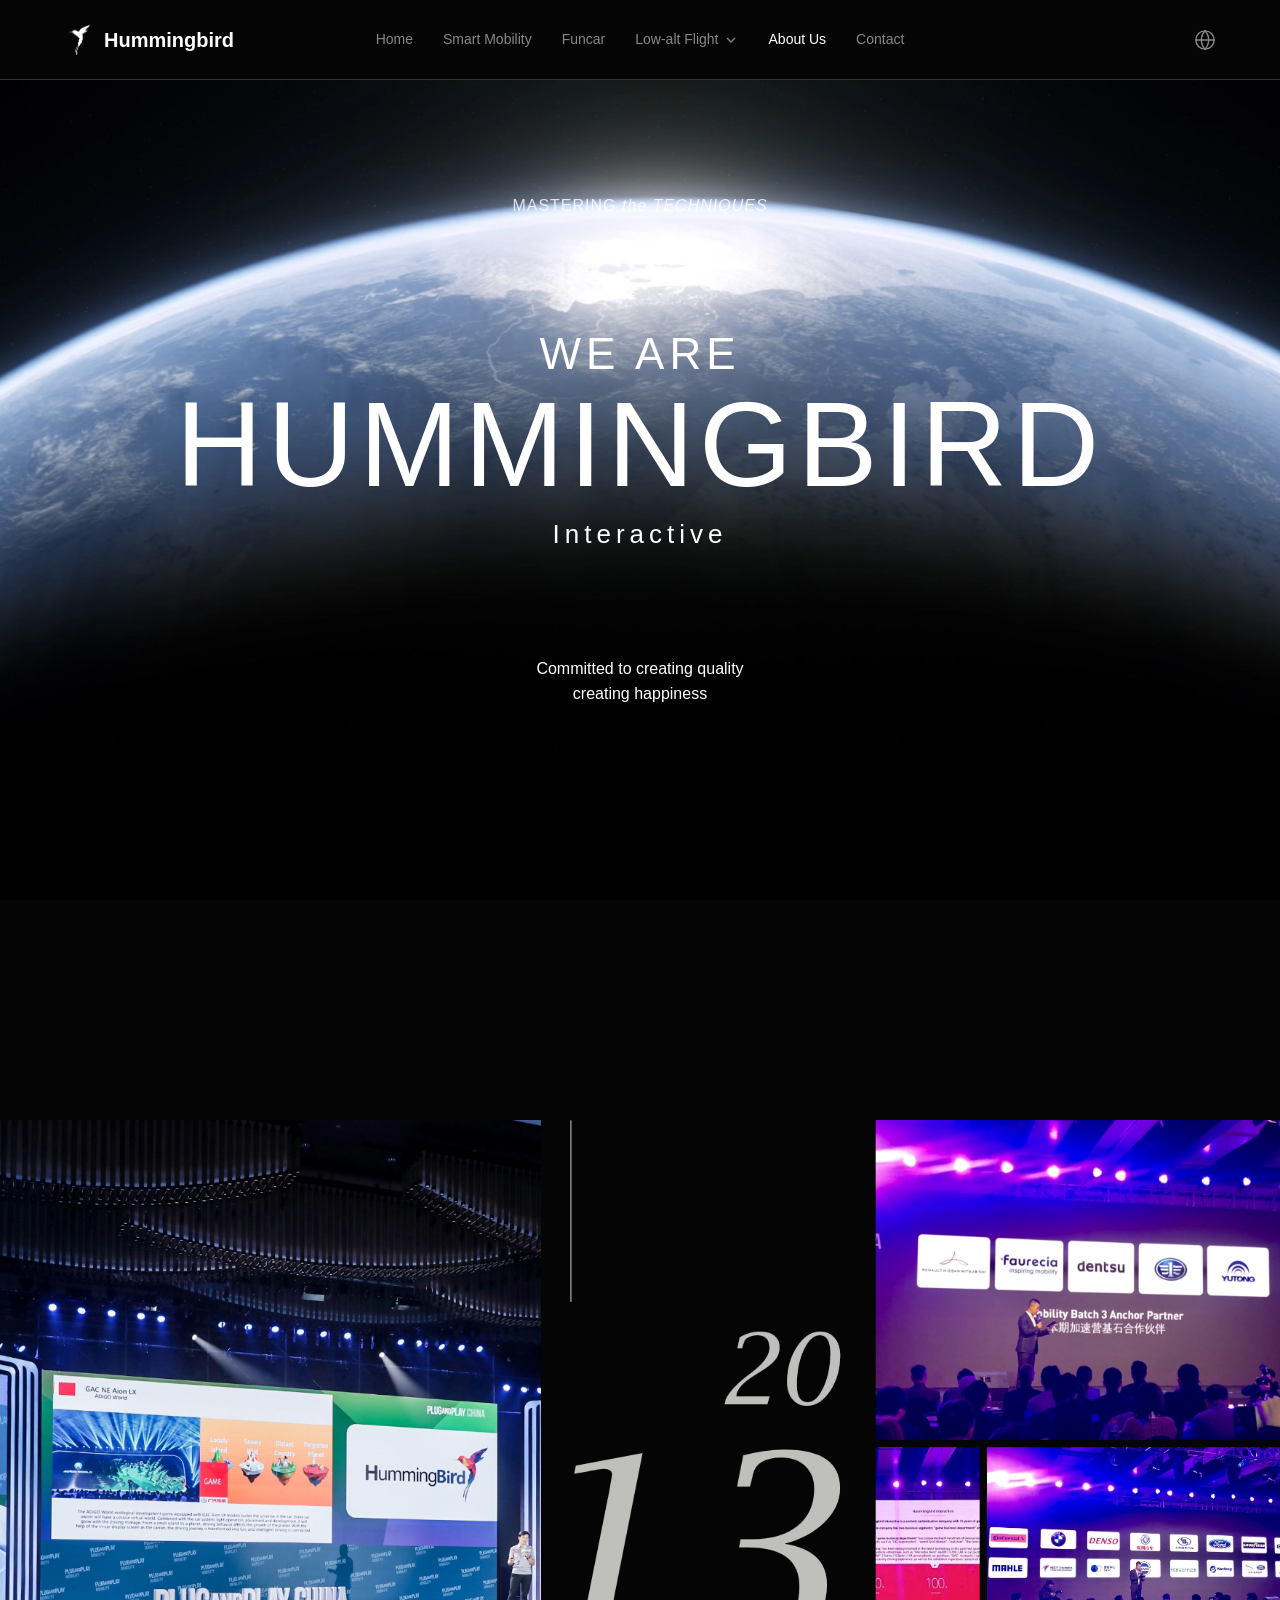
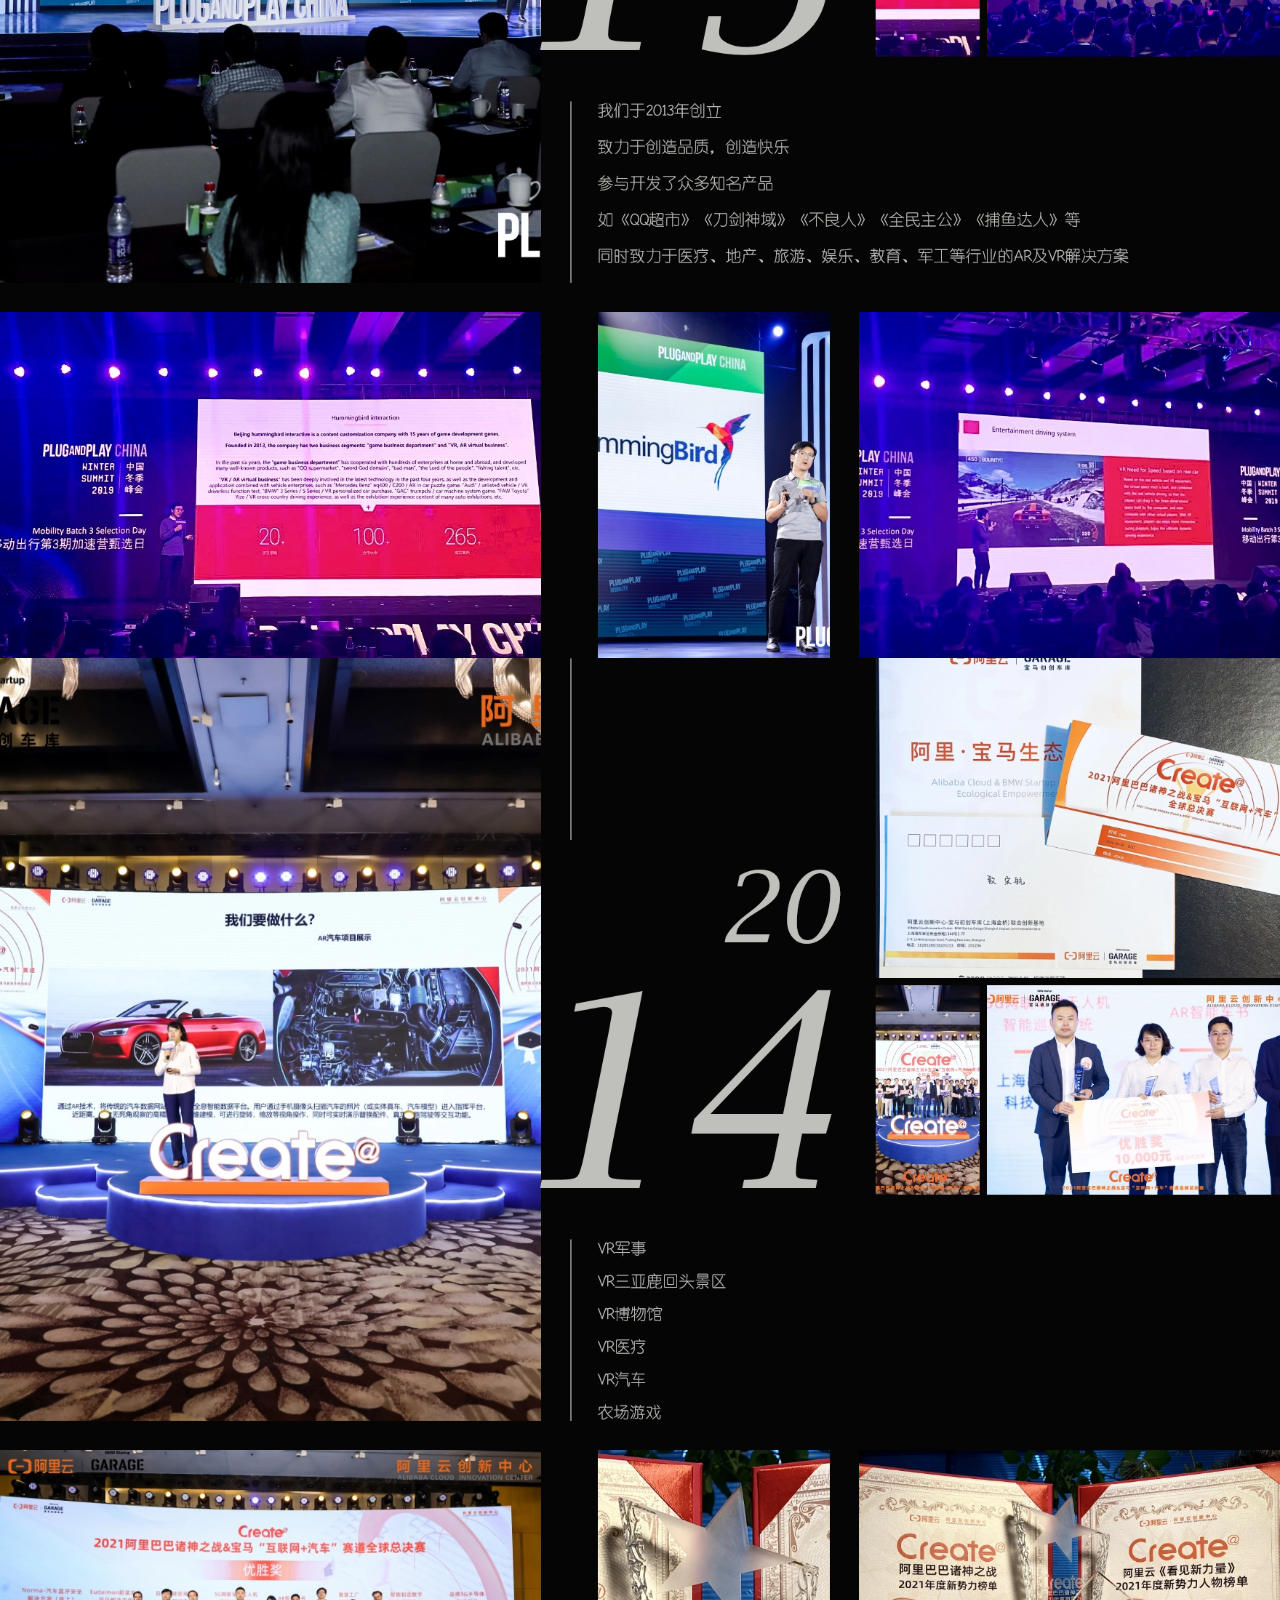
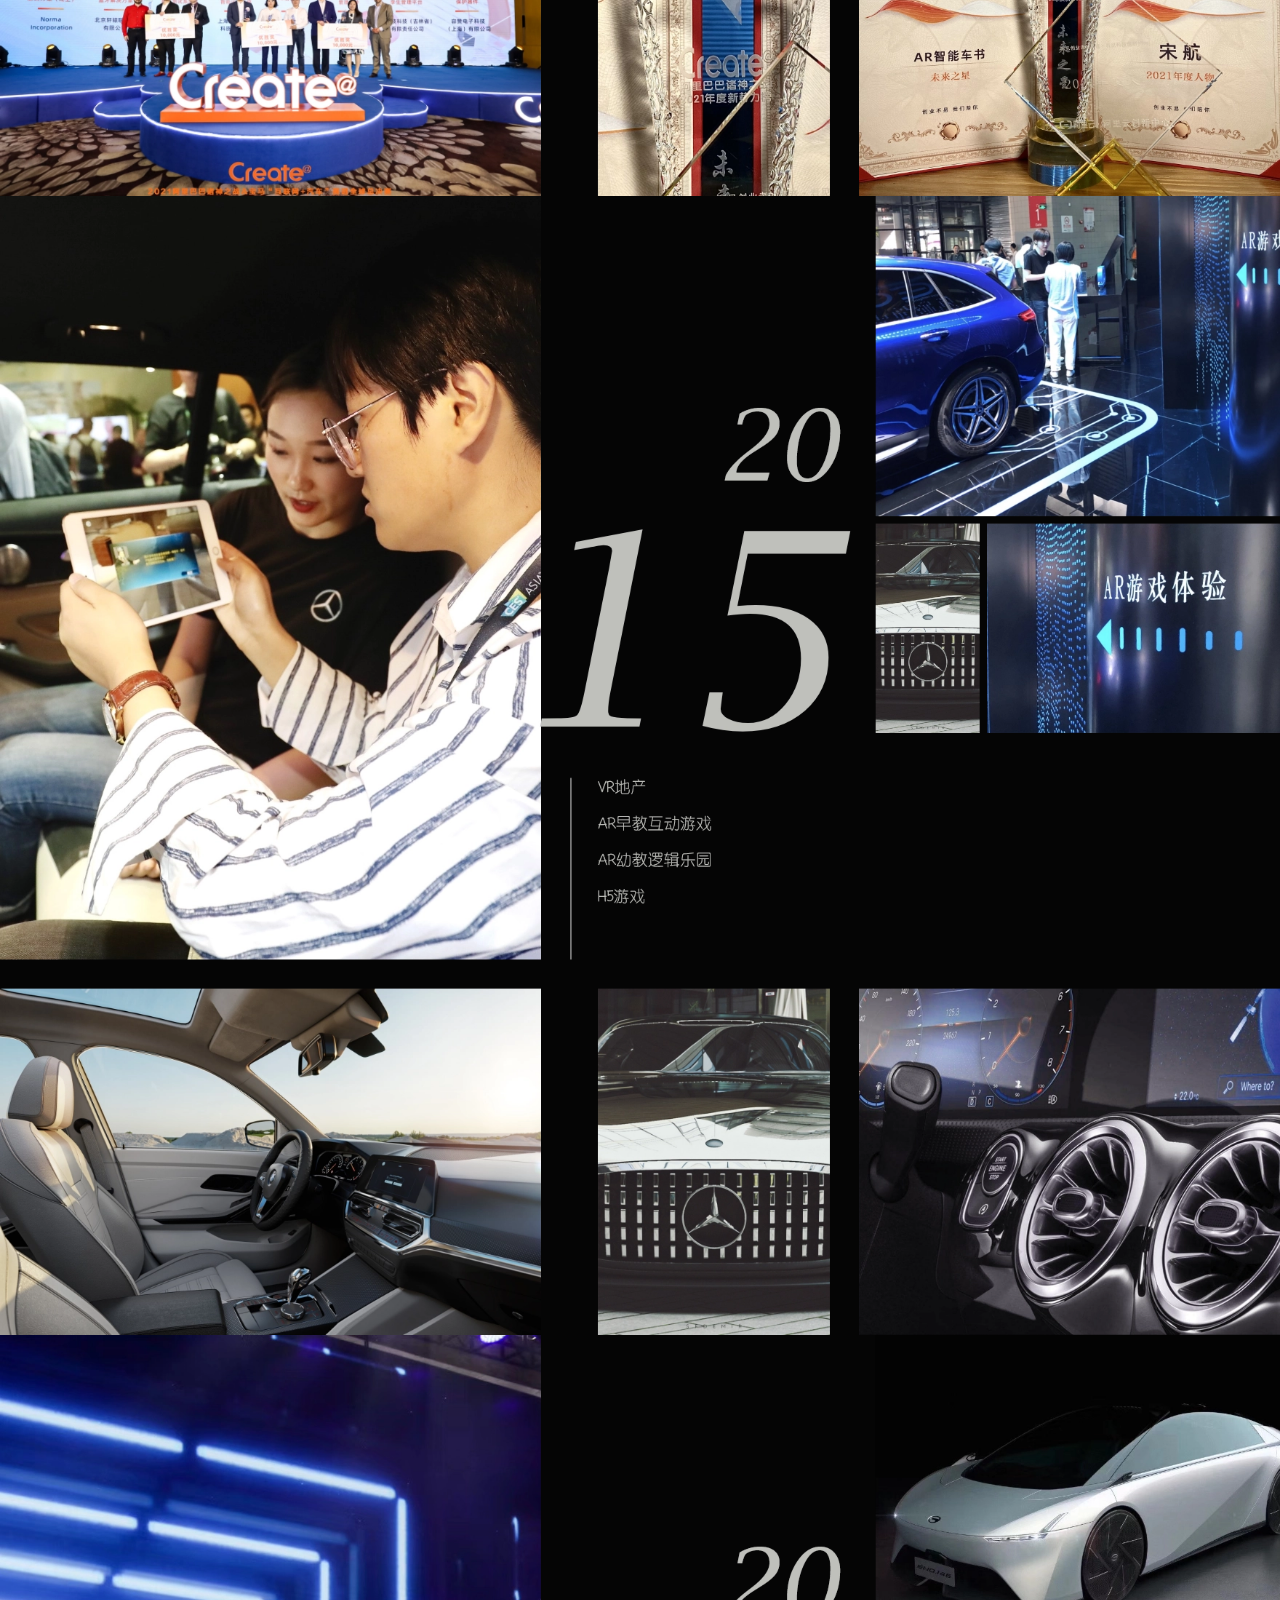
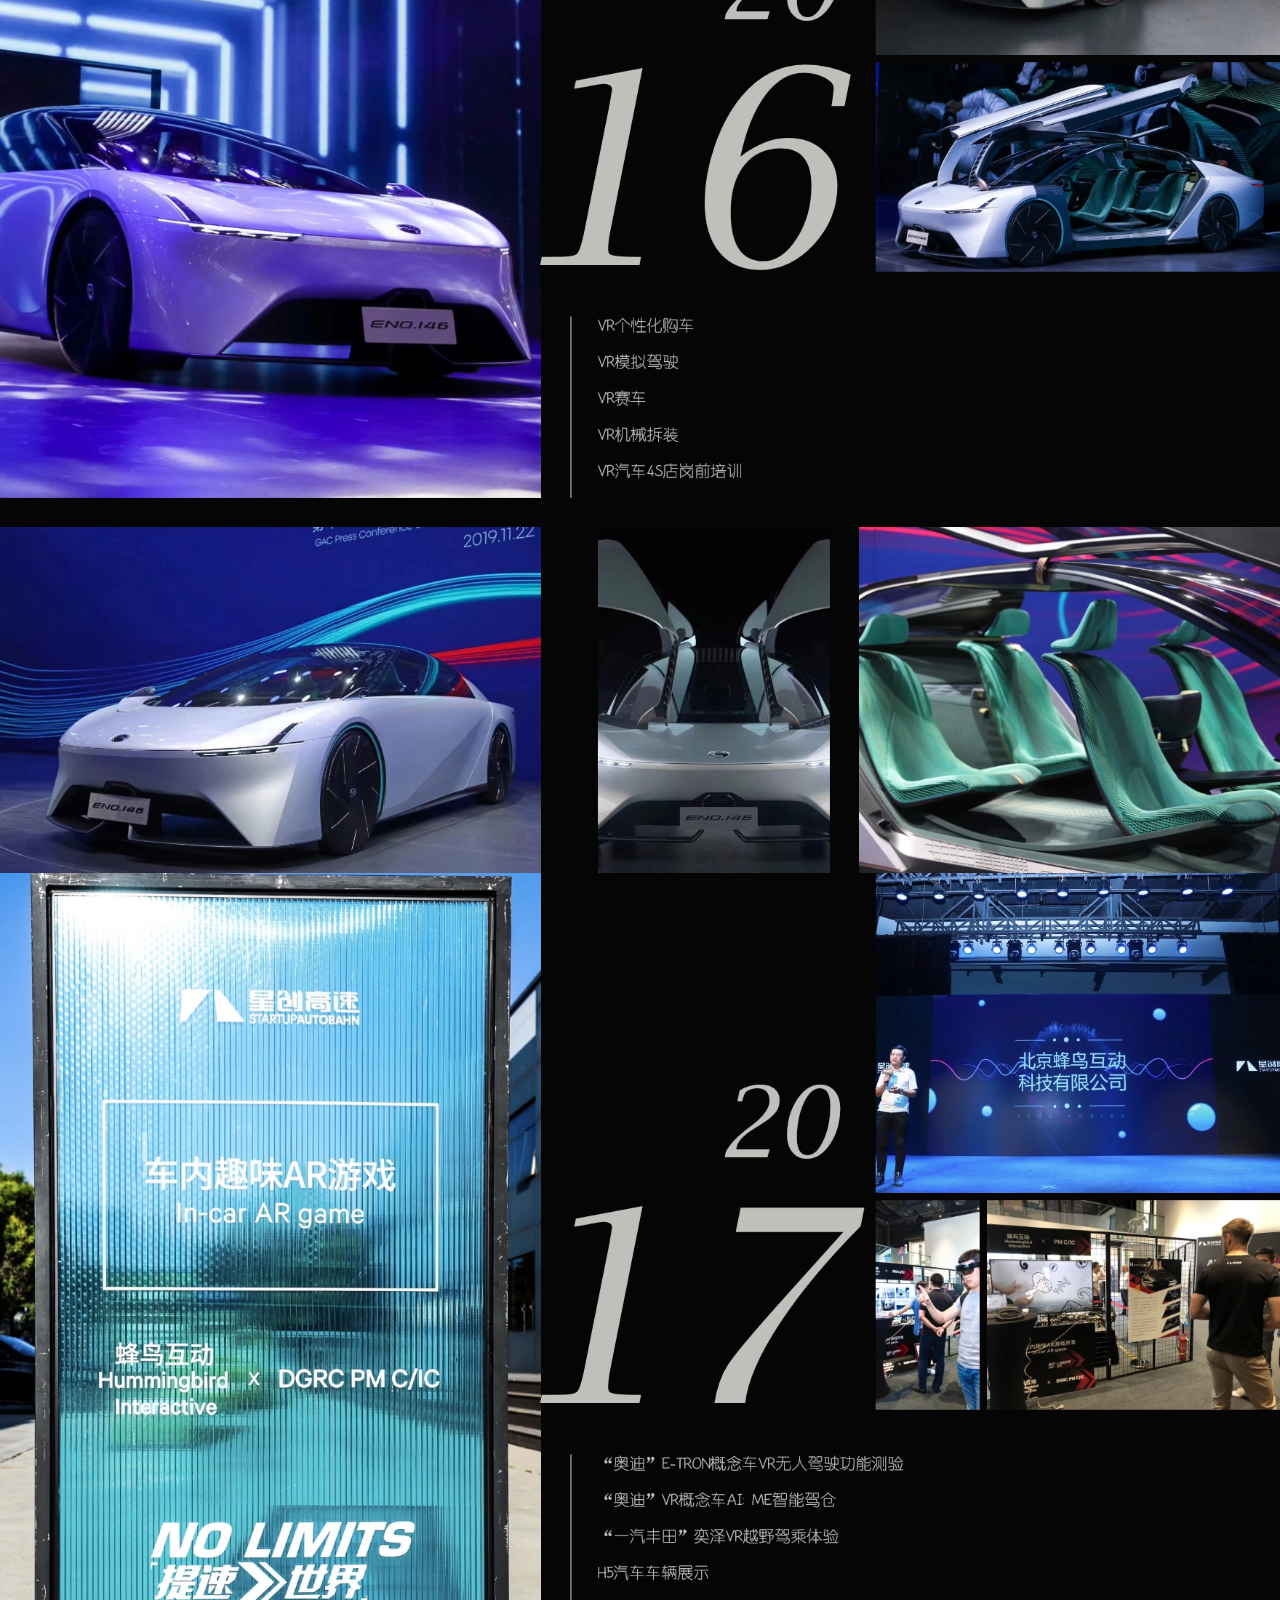
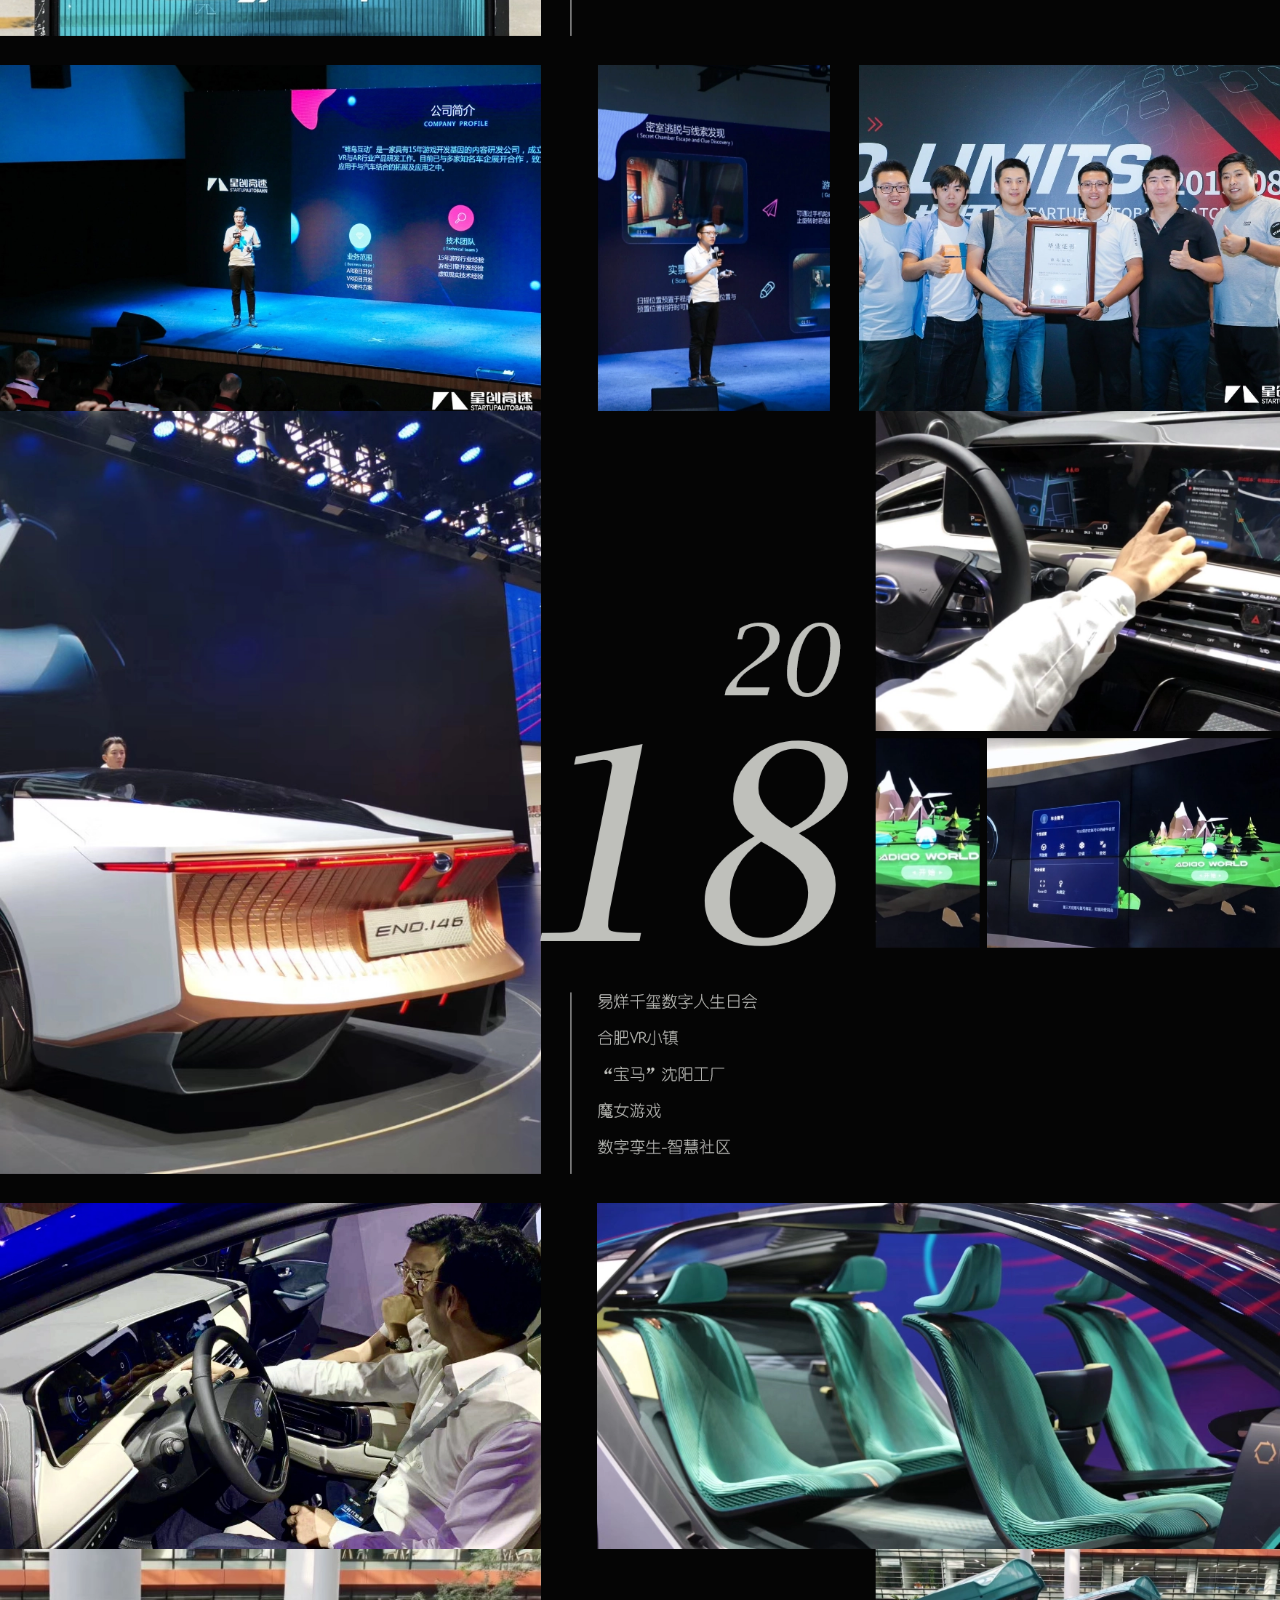
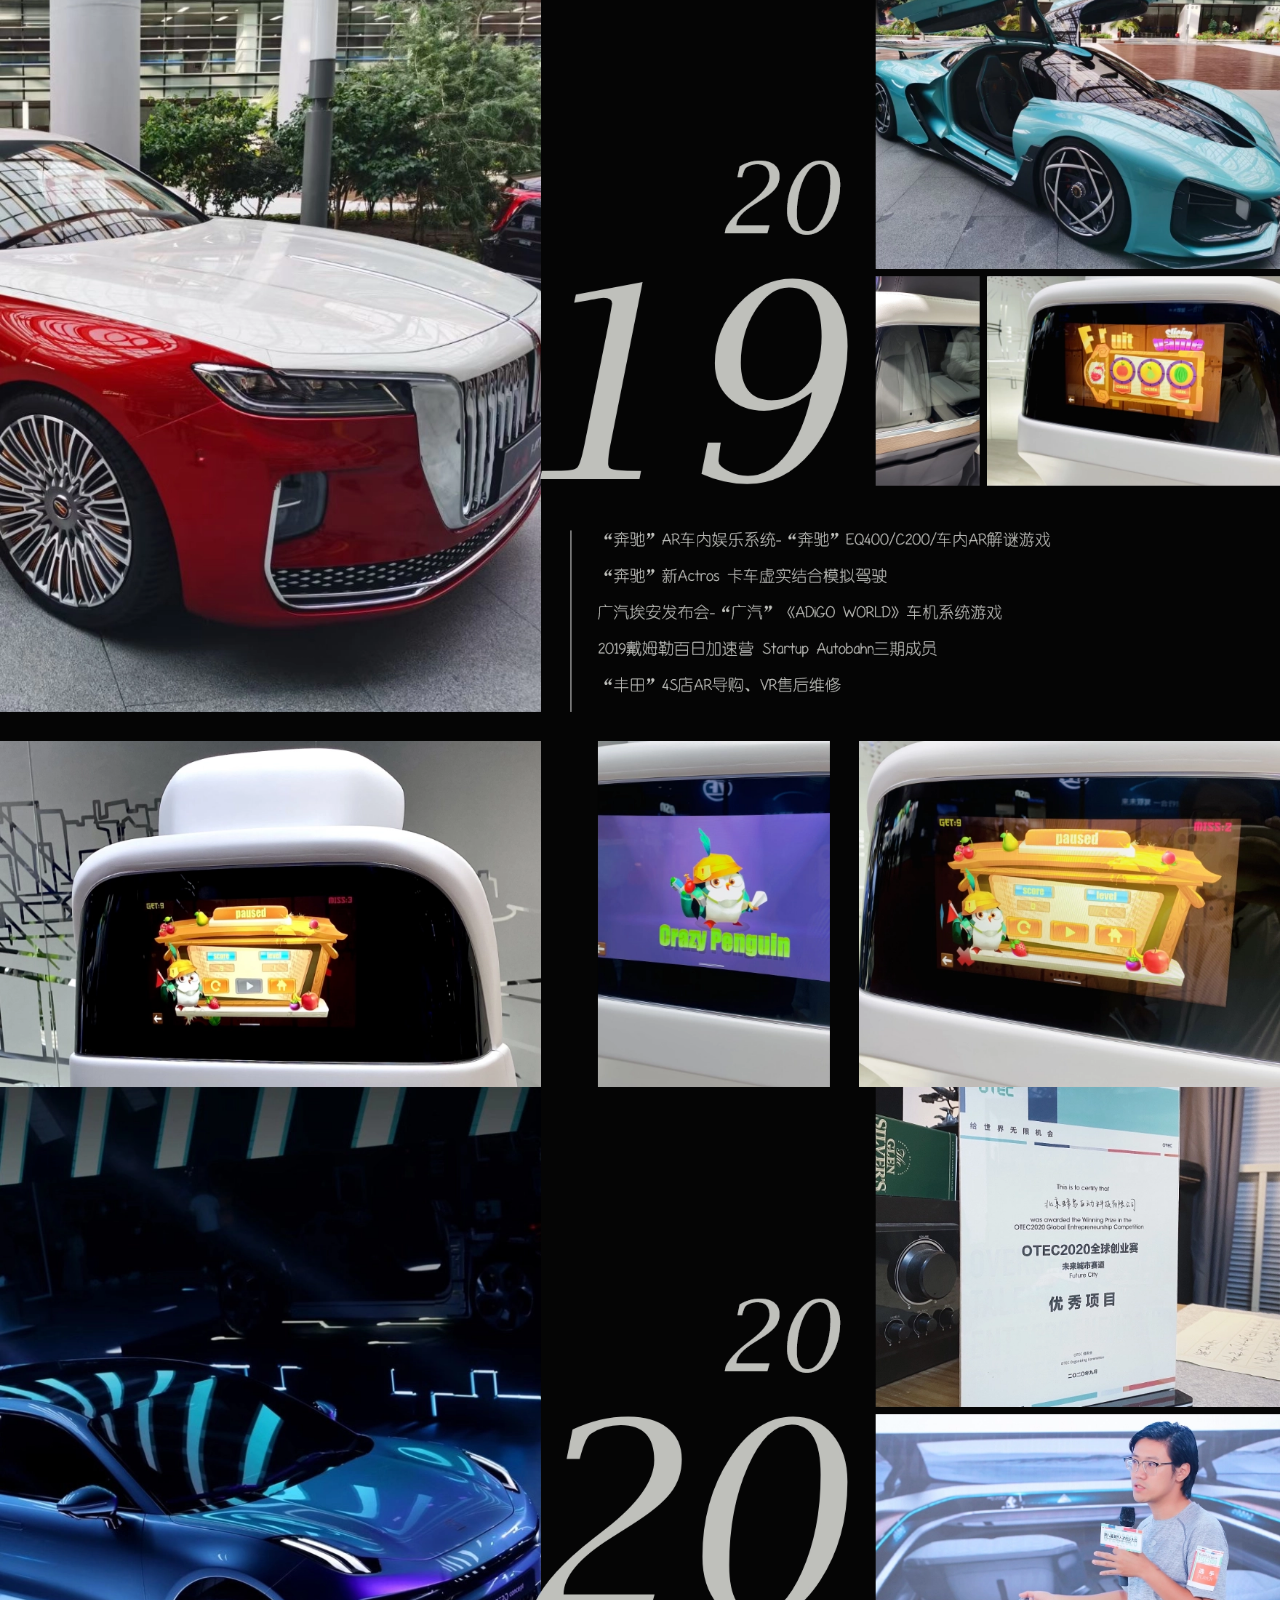
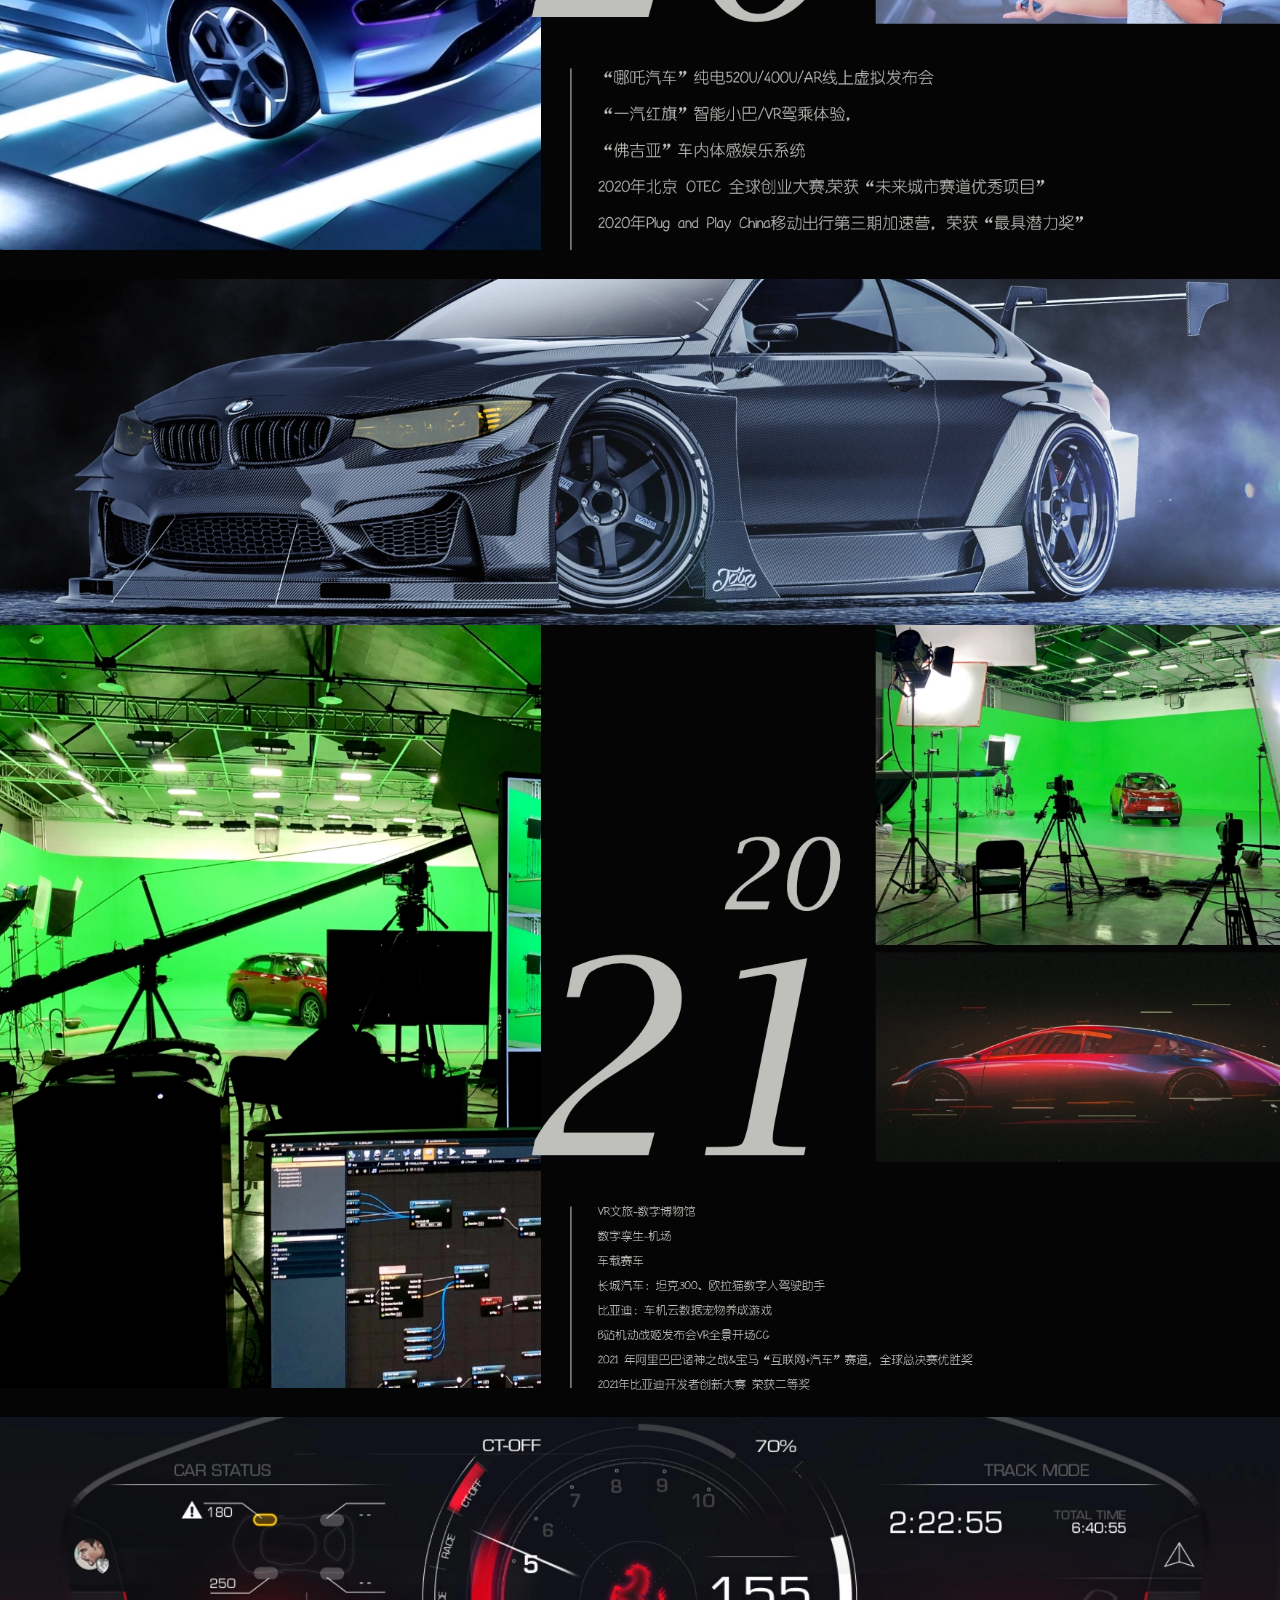
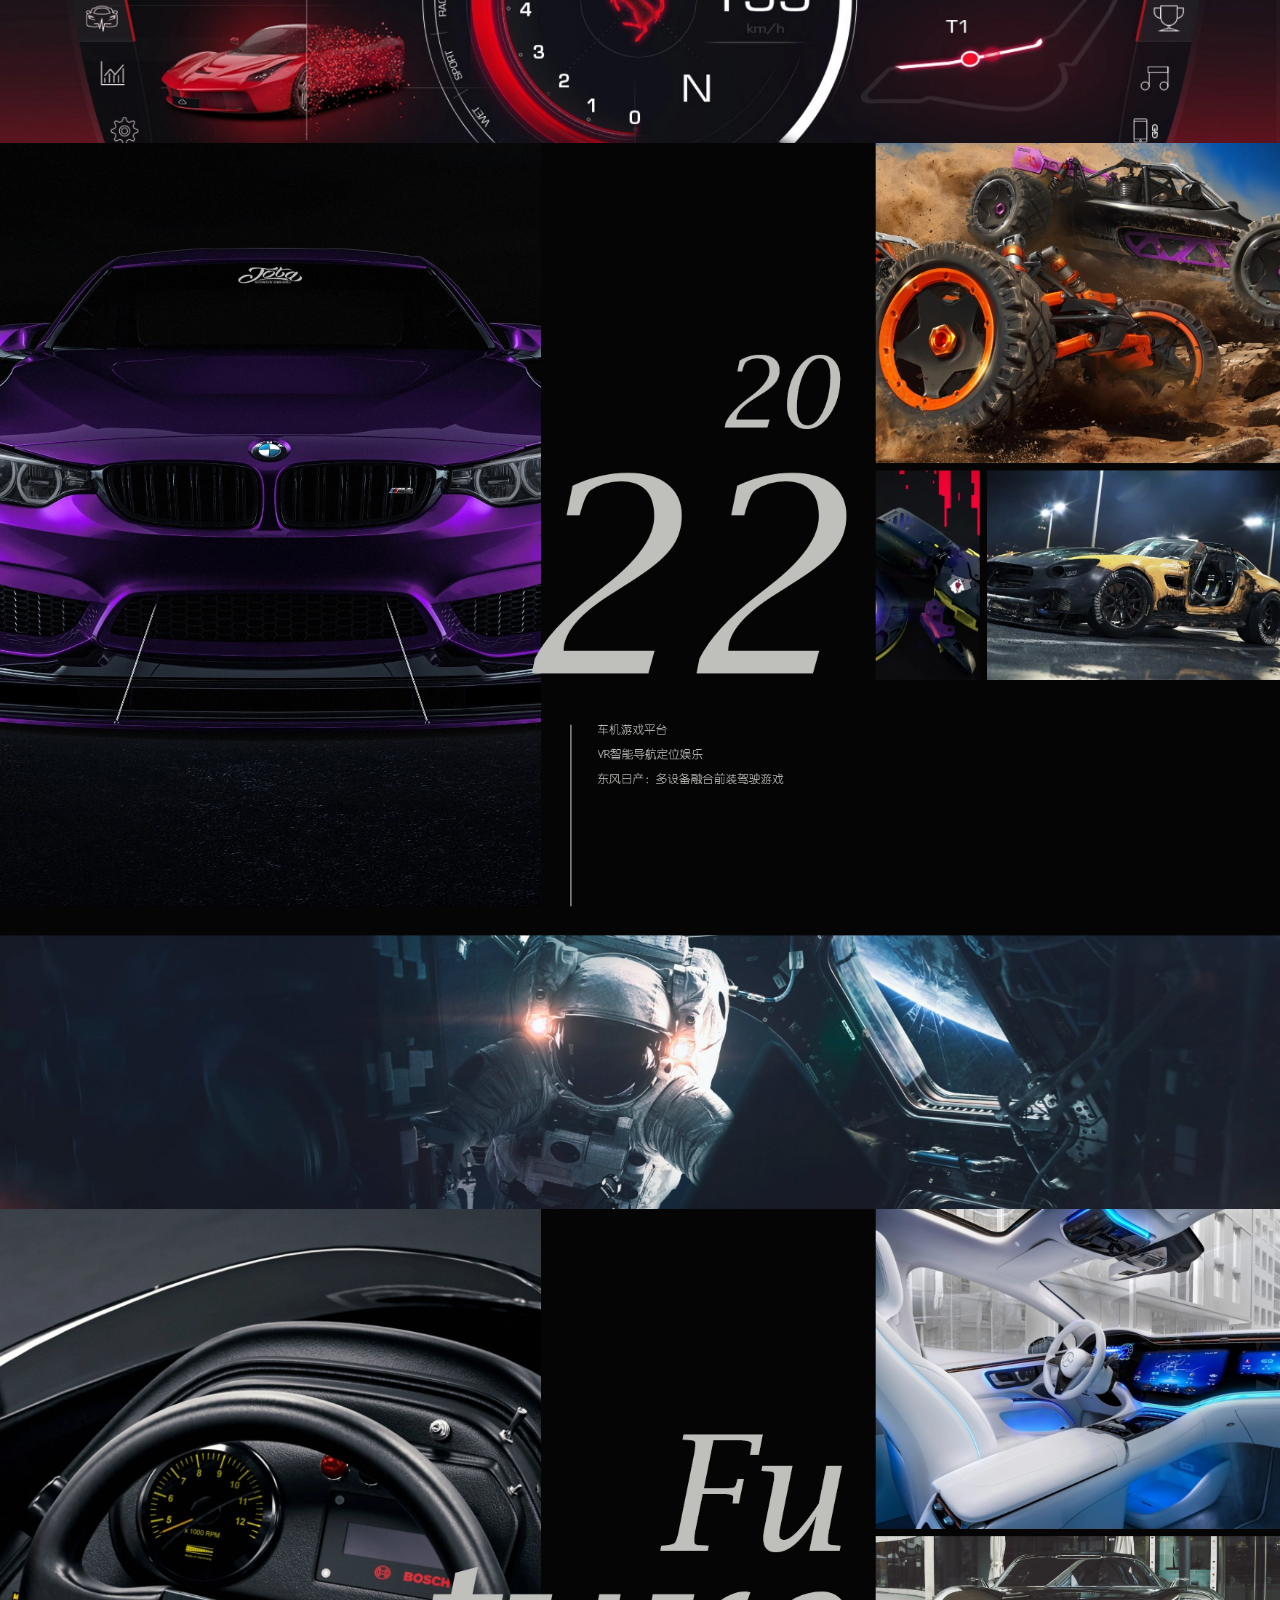
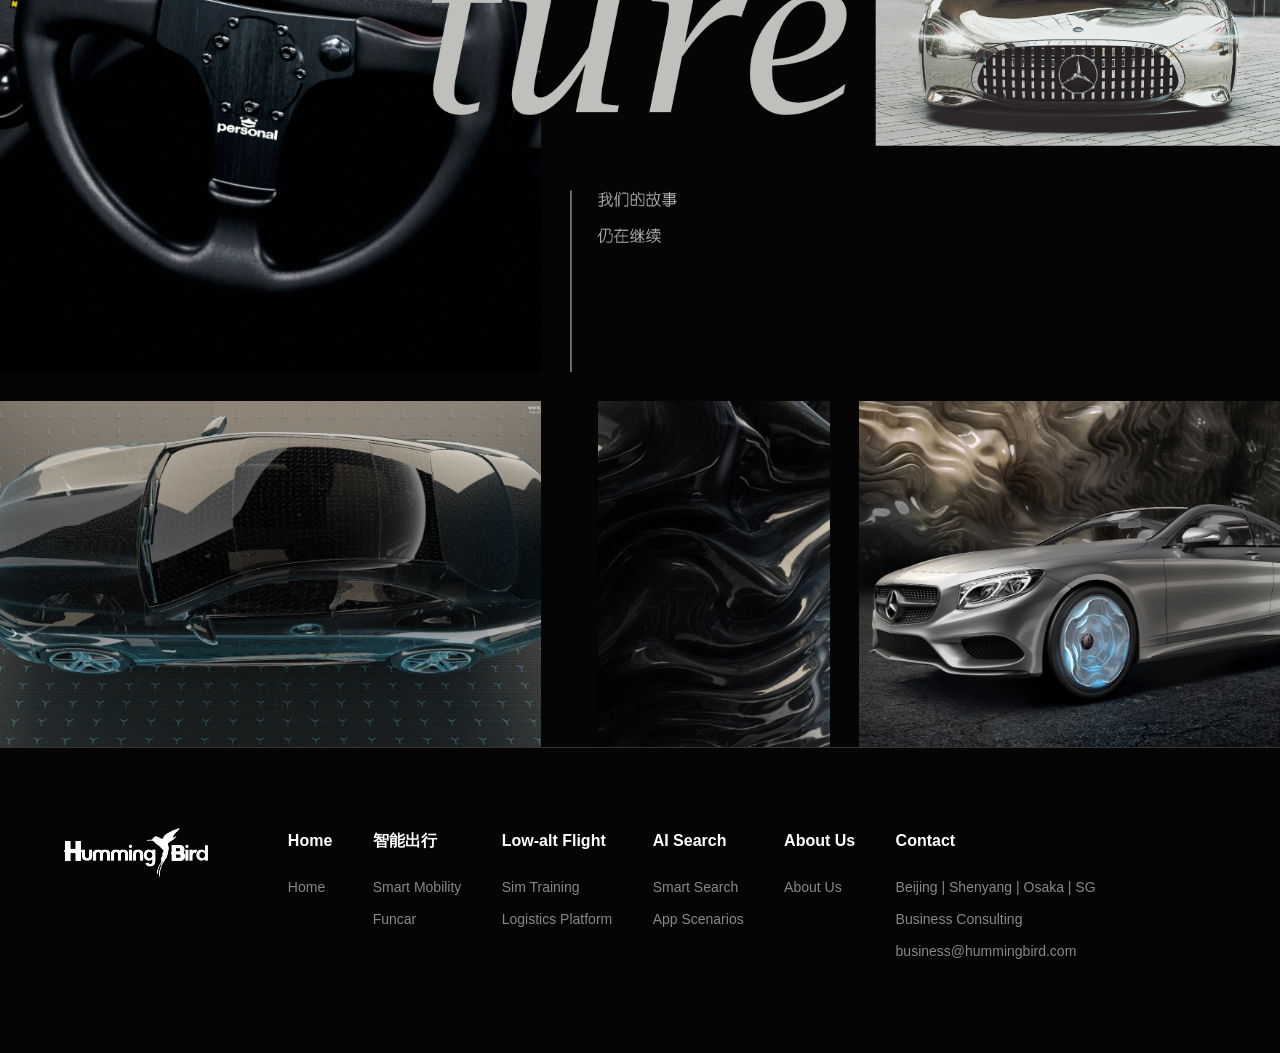
==== commit 6c8f25a2: "更新" ====
--- a/about.html
+++ b/about.html
@@ -51,7 +51,7 @@
     </script>
 </head>
 <body>
-    <!-- 统一 Header (已更新链接) -->
+    <!-- 统一的顶部导航栏 -->
     <header class="header">
         <div class="logo">
             <img class="logo-img" src="./images/hummingbird-logo1.webp" alt="Logo">
@@ -62,18 +62,13 @@
             <div class="nav-item single-link">
                 <a href="index.html" class="nav-link" data-i18n="header.nav.home">首页</a>
             </div>
+            <div class="nav-item single-link">
+                <a href="cases.html" class="nav-link" data-i18n="header.nav.industry_cases">智能出行</a>
+            </div>
+            <div class="nav-item single-link">
+                <a href="funcar.html" class="nav-link" data-i18n="header.nav.funcar">Funcar</a>
+            </div>
             
-            <!-- 【修改】智能出行 -->
-            <div class="nav-item">
-                <a href="javascript:void(0)" class="nav-link" id="mobility-btn">
-                    <span data-i18n="header.nav.mobility">智能出行</span>
-                    <svg viewBox="0 0 24 24" width="16" height="16" stroke="currentColor" stroke-width="2" fill="none"><polyline points="6 9 12 15 18 9"></polyline></svg>
-                </a>
-                <div class="nav-dropdown-menu" id="mobility-dropdown">
-                    <a href="cases.html" data-i18n="header.nav.industry_cases">行业案例</a>
-                    <a href="funcar.html" data-i18n="header.nav.funcar">Funcar</a>
-                </div>
-            </div>
 
             <!-- 【修改】低空飞行 -->
             <div class="nav-item">
@@ -87,17 +82,7 @@
                 </div>
             </div>
 
-            <!-- 【修改】AI搜寻 -->
-            <div class="nav-item">
-                <a href="javascript:void(0)" class="nav-link" id="ai-btn">
-                    <span data-i18n="header.nav.ai_search">AI搜寻</span>
-                    <svg viewBox="0 0 24 24" width="16" height="16" stroke="currentColor" stroke-width="2" fill="none"><polyline points="6 9 12 15 18 9"></polyline></svg>
-                </a>
-                <div class="nav-dropdown-menu" id="ai-dropdown">
-                    <a href="ai-search-intelligent.html" data-i18n="header.nav.ai_sub1">智能搜寻</a>
-                    <a href="ai-search-cases.html" data-i18n="header.nav.ai_sub2">应用场景</a>
-                </div>
-            </div>
+            
 
             <div class="nav-item single-link">
                 <a href="about.html" class="nav-link" data-i18n="header.nav.about">关于我们</a>
--- a/style.css
+++ b/style.css
@@ -815,4 +815,370 @@
 @media (max-width: 480px) {
     .hero-content h1 { font-size: 32px; letter-spacing: 2px; }
     .hero-content h2 { font-size: 18px; letter-spacing: 2px; }
+}
+
+
+/* ========================================= */
+/* 极致还原：图1 专业配件与硬件展示区风格      */
+/* ========================================= */
+
+.acc-card { 
+    background-color: #111 !important; /* 保持卡片背景色，或者根据需要调整 */
+    border-radius: 30px !important; 
+    padding: 0 !important;             /* 重要：去掉卡片全局 padding，这样左图才能顶格 */
+    display: flex; 
+    gap: 20px; 
+    align-items: stretch; 
+    overflow: hidden;                  /* 确保圆角能切掉图片边缘 */
+}
+
+
+
+/* 修改左侧图片区域，让它铺满且无内边距 */
+.acc-img-placeholder { 
+    flex: 1.2 !important; 
+    background-color: transparent !important; /* 移除深灰底色 */
+    border-radius: 30px 0 0 30px !important;  /* 左侧上下圆角与外层卡片对应 */
+    display: flex; 
+    align-items: center; 
+    justify-content: center; 
+    padding: 0 !important;                     /* 移除内边距，让图片平铺 */
+    overflow: hidden;                         /* 确保图片溢出部分被隐藏 */
+}
+
+/* 图片处理：直接撑满容器 */
+.acc-img-placeholder img { 
+    width: 100%; 
+    height: 100%; 
+    object-fit: cover;                        /* 铺满整个区域，不留白 */
+    display: block;
+}
+
+/* 右侧文字区域单独加 padding */
+.acc-info { 
+    flex: 1; 
+    display: flex; 
+    flex-direction: column; 
+    justify-content: center; 
+    padding: 40px 40px 40px 10px;      /* 右侧加 padding，左侧不加 */
+}
+.acc-info h3 { font-size: 24px !important; font-weight: bold; margin-bottom: 10px; }
+.acc-desc { color: #888; font-size: 14px; margin-bottom: 25px; }
+
+/* 4. 双列网格对齐清单 */
+.acc-grid-list {
+    display: grid;
+    grid-template-columns: 1fr 1fr; /* 强制分两列 */
+    gap: 15px 30px;
+    margin-bottom: 30px;
+}
+.ag-item {
+    display: flex;
+    justify-content: space-between;
+    font-size: 14px;
+    color: #ccc;
+    font-weight: 500;
+}
+
+/* 5. 价格与底部按钮 */
+.acc-price { 
+    font-size: 32px !important; 
+    font-weight: bold; 
+    margin-bottom: 25px !important; 
+    margin-top: auto; 
+}
+
+/* 满宽亮黄绿按钮 */
+.btn-buy-yellow {
+    background-color: #1e60d9; 
+    color: #111 !important; 
+    width: 100%; 
+    display: block; 
+    text-align: center; 
+    padding: 16px 0; 
+    border-radius: 40px; 
+    font-size: 16px; 
+    font-weight: bold; 
+    transition: 0.3s;
+}
+.btn-buy-yellow:hover {
+    background-color: #1e60d9;
+    transform: translateY(-2px);
+    box-shadow: 0 5px 20px rgba(207, 255, 4, 0.3);
+}
+
+/* ========================================= */
+/* 下方硬件 6 格样式 (白底大圆角图块)        */
+/* ========================================= */
+
+.hw-item { text-align: center; }
+
+/* 硬件白底正方形大图块 */
+.hw-icon { 
+    height: auto !important; 
+    aspect-ratio: 1 / 1; /* 无论怎么缩放都是完美的正方形 */
+    background-color: #f5f5f5 !important; 
+    border-radius: 24px !important; 
+    margin-bottom: 15px !important; 
+    padding: 20px !important; 
+    display: flex; 
+    align-items: center; 
+    justify-content: center; 
+    transition: transform 0.3s ease;
+}
+.hw-icon:hover { transform: translateY(-5px); }
+
+/* 图片本身占满盒子内部 */
+.hw-icon img { 
+    width: 85% !important; 
+    height: 85% !important; 
+    object-fit: contain; 
+}
+
+/* 将标题颜色变白 */
+.hw-item h5 { 
+    font-size: 16px !important; 
+    color: #fff !important; 
+    font-weight: 500;
+}
+
+/* 强制隐藏底部灰色的解释小字，使排版极简 */
+.hw-item p { 
+    display: none !important; 
+}
+
+/* 手机端适配：强制保持横向布局，缩小比例 */
+@media (max-width: 1024px) {
+    .acc-card { 
+        flex-direction: row !important; /* 强制保持横向 */
+        gap: 15px !important; 
+        padding: 15px !important; 
+    }
+    
+    /* 左侧图片区变窄一点 */
+    .acc-img-placeholder { 
+        flex: 1 !important; 
+        min-height: 150px !important; 
+        border-radius: 15px !important; 
+    }
+    
+    /* 右侧文字区字体缩小 */
+    .acc-info { padding: 10px 10px 10px 0 !important; }
+    .acc-info h3 { font-size: 16px !important; margin-bottom: 5px !important; }
+    .acc-desc { font-size: 12px !important; margin-bottom: 10px !important; }
+    
+    /* 清单也缩小 */
+    .acc-grid-list { gap: 5px 15px !important; margin-bottom: 15px !important; }
+    .ag-item { font-size: 12px !important; }
+    
+    /* 价格和按钮缩小 */
+    .acc-price { font-size: 20px !important; margin-bottom: 10px !important; }
+    .btn-buy-yellow { padding: 10px 0 !important; font-size: 14px !important; }
+}
+
+
+
+
+
+/* ========================================================= */
+/* 智能出行 (Cases) - 高级感排版与层级优化方案                  */
+/* ========================================================= */
+
+/* 1. 导航栏升级为“悬浮磨砂胶囊” */
+.cases-tab-nav { 
+    display: flex; 
+    justify-content: center; 
+    gap: 10px; 
+    margin: 0 auto 80px auto; 
+    position: sticky; 
+    top: 100px; /* 距离顶部留出呼吸空间 */
+    background: rgba(20, 20, 20, 0.85); 
+    backdrop-filter: blur(20px); 
+    -webkit-backdrop-filter: blur(20px);
+    z-index: 900; 
+    padding: 10px 15px !important;
+    border-radius: 50px; 
+    width: fit-content;
+    box-shadow: 0 10px 40px rgba(0,0,0,0.6);
+    border: 1px solid rgba(255,255,255,0.1);
+}
+.tab-btn { 
+    background: transparent; 
+    border: none; 
+    color: #888; 
+    font-size: 15px; 
+    font-weight: 600; 
+    cursor: pointer; 
+    padding: 10px 24px; 
+    border-radius: 30px; 
+    transition: all 0.3s ease; 
+}
+.tab-btn:hover { 
+    color: #fff; 
+    background: rgba(255,255,255,0.05);
+}
+/* 选中的按钮变成醒目的蓝色实心胶囊 */
+.tab-btn.active { 
+    background: var(--accent-color); 
+    color: #fff; 
+    box-shadow: 0 4px 15px rgba(41, 121, 255, 0.3);
+}
+.tab-btn.active::after { display: none !important; } /* 移除旧的下划线 */
+
+
+/* 2. 背景全宽交替 (利用覆盖机制打破原本的宽度限制) */
+.cases-content {
+    max-width: 100% !important;
+    padding: 0 !important;
+}
+.case-section { 
+    scroll-margin-top: 160px; 
+    padding: 100px 0 !important; /* 给每个分类增加上下超大呼吸空间 */
+    margin-bottom: 0 !important; 
+}
+/* 【核心】偶数项(第2、4、6个类别)增加极深灰背景色区分 */
+.case-section:nth-child(even) {
+    background-color: #ffffff; 
+    border-top: 1px solid #151515;
+    border-bottom: 1px solid #151515;
+}
+/* 重新约束内部文字和图片的宽度 */
+.pane-header, .project-list {
+    max-width: 1400px;
+    margin: 0 auto;
+    padding: 0 5%;
+}
+
+
+/* 3. 类别大标题排版强化 */
+.pane-header { 
+    text-align: center; 
+    margin-bottom: 100px; 
+}
+.pane-header h2 { 
+    font-size: 68px !important; /* 字体加大，增强对比 */
+    font-weight: 700;
+    letter-spacing: 4px;
+    margin-bottom: 0px; 
+    color: #fff;
+}
+.pane-header p { 
+    color: #888; 
+    font-size: 14px !important; 
+    line-height: 1.8;
+    max-width: 800px; 
+    margin: 0 auto; 
+    margin-top: -10px; 
+}
+/* 标题下方增加一条主题色装饰线，高级感拉满 */
+.pane-header::after {
+    content: '';
+    display: block;
+    width: 60px;
+    height: 3px;
+    background-color: var(--accent-color);
+    margin: 10px auto 0;
+}
+
+
+/* 4. 案例项目层级优化 */
+.project-item { 
+    margin-bottom: 100px !important; 
+    padding-bottom: 100px !important; 
+}
+.project-item h3 { 
+    font-size: 28px !important; /* 案例名称比旧版大一号 */
+    font-weight: 600;
+    margin-bottom: 15px; 
+    color: #e0e0e0;
+}
+.project-item p { 
+    color: #aaa; 
+    font-size: 16px !important; 
+    margin-bottom: 40px; 
+    line-height: 1.9; 
+    max-width: 1200px; 
+}
+/* 案例大图阴影悬浮感 */
+/* 强制恢复为原版的 500px 高度 */
+.pj-img {
+    height: 500px !important; 
+}
+
+/* 覆盖并取消大屏幕下 600px 的设定 */
+@media (min-width: 1200px) {
+    .pj-img { 
+        height: 500px !important; 
+    }
+}
+
+
+
+
+/* 5. 手机端细节适配 */
+@media (max-width: 768px) {
+    /* 手机端导航变成两行药丸状 */
+    .cases-tab-nav {
+        width: 90%;
+        border-radius: 20px;
+        flex-wrap: wrap;
+        gap: 8px;
+        padding: 15px !important;
+        top: 80px;
+    }
+    .tab-btn { padding: 8px 16px; font-size: 13px; }
+    
+    .pane-header h2 { font-size: 32px !important; }
+    .pane-header p { font-size: 15px !important; }
+    .project-item h3 { font-size: 22px !important; }
+    .pj-img { height: 250px !important; box-shadow: 0 10px 30px rgba(0,0,0,0.2) !important; }
+    .case-section { padding: 60px 0 !important; }
+}
+
+/* ========================================================= */
+/* 智能出行 - 纯白交替背景下的深色文字适配                      */
+/* ========================================================= */
+
+/* 1. 偶数项背景变白，并将上下边界线改为浅灰色，让黑白过渡更柔和 */
+.case-section:nth-child(even) {
+    background-color: #ffffff !important; 
+    border-top: 1px solid #eeeeee !important;
+    border-bottom: 1px solid #eeeeee !important;
+}
+
+/* 2. 白色区块里的【分类大标题】和【副标题】变深色 */
+.case-section:nth-child(even) .pane-header h2 { 
+    color: #111111 !important; 
+}
+.case-section:nth-child(even) .pane-header p { 
+    color: #666666 !important; 
+}
+
+/* 3. 白色区块里的【案例子标题】和【描述正文】变深色 */
+.case-section:nth-child(even) .project-item h3 { 
+    color: #111111 !important; 
+}
+.case-section:nth-child(even) .project-item p { 
+    color: #555555 !important; 
+}
+
+/* 4. 白色区块里，案例项目之间的【底部横线】改成浅灰，避免黑线太突兀 */
+.case-section:nth-child(even) .project-item {
+    border-bottom-color: #eeeeee !important;
+}
+
+/* 5. 白色区块下的图片阴影稍微调淡，展现更清爽高级的“悬浮白卡片”质感 */
+.case-section:nth-child(even) .pj-img {
+    box-shadow: 0 15px 40px rgba(0,0,0,0.08) !important;
+}
+
+/* ========================================================= */
+/* 修复：让案例描述文字与下方图片严格等宽对其                      */
+/* ========================================================= */
+
+.project-item p {
+    max-width: 100% !important;     /* 强制取消单独的宽度限制，让它和图片一样占满100% */
+    text-align: justify !important; /* 将文字设为两端对齐，左右边缘会和图片完美平齐 */
+    margin-left: 0 !important;      /* 确保没有多余的左侧偏移 */
+    margin-right: 0 !important;     /* 确保没有多余的右侧偏移 */
 }
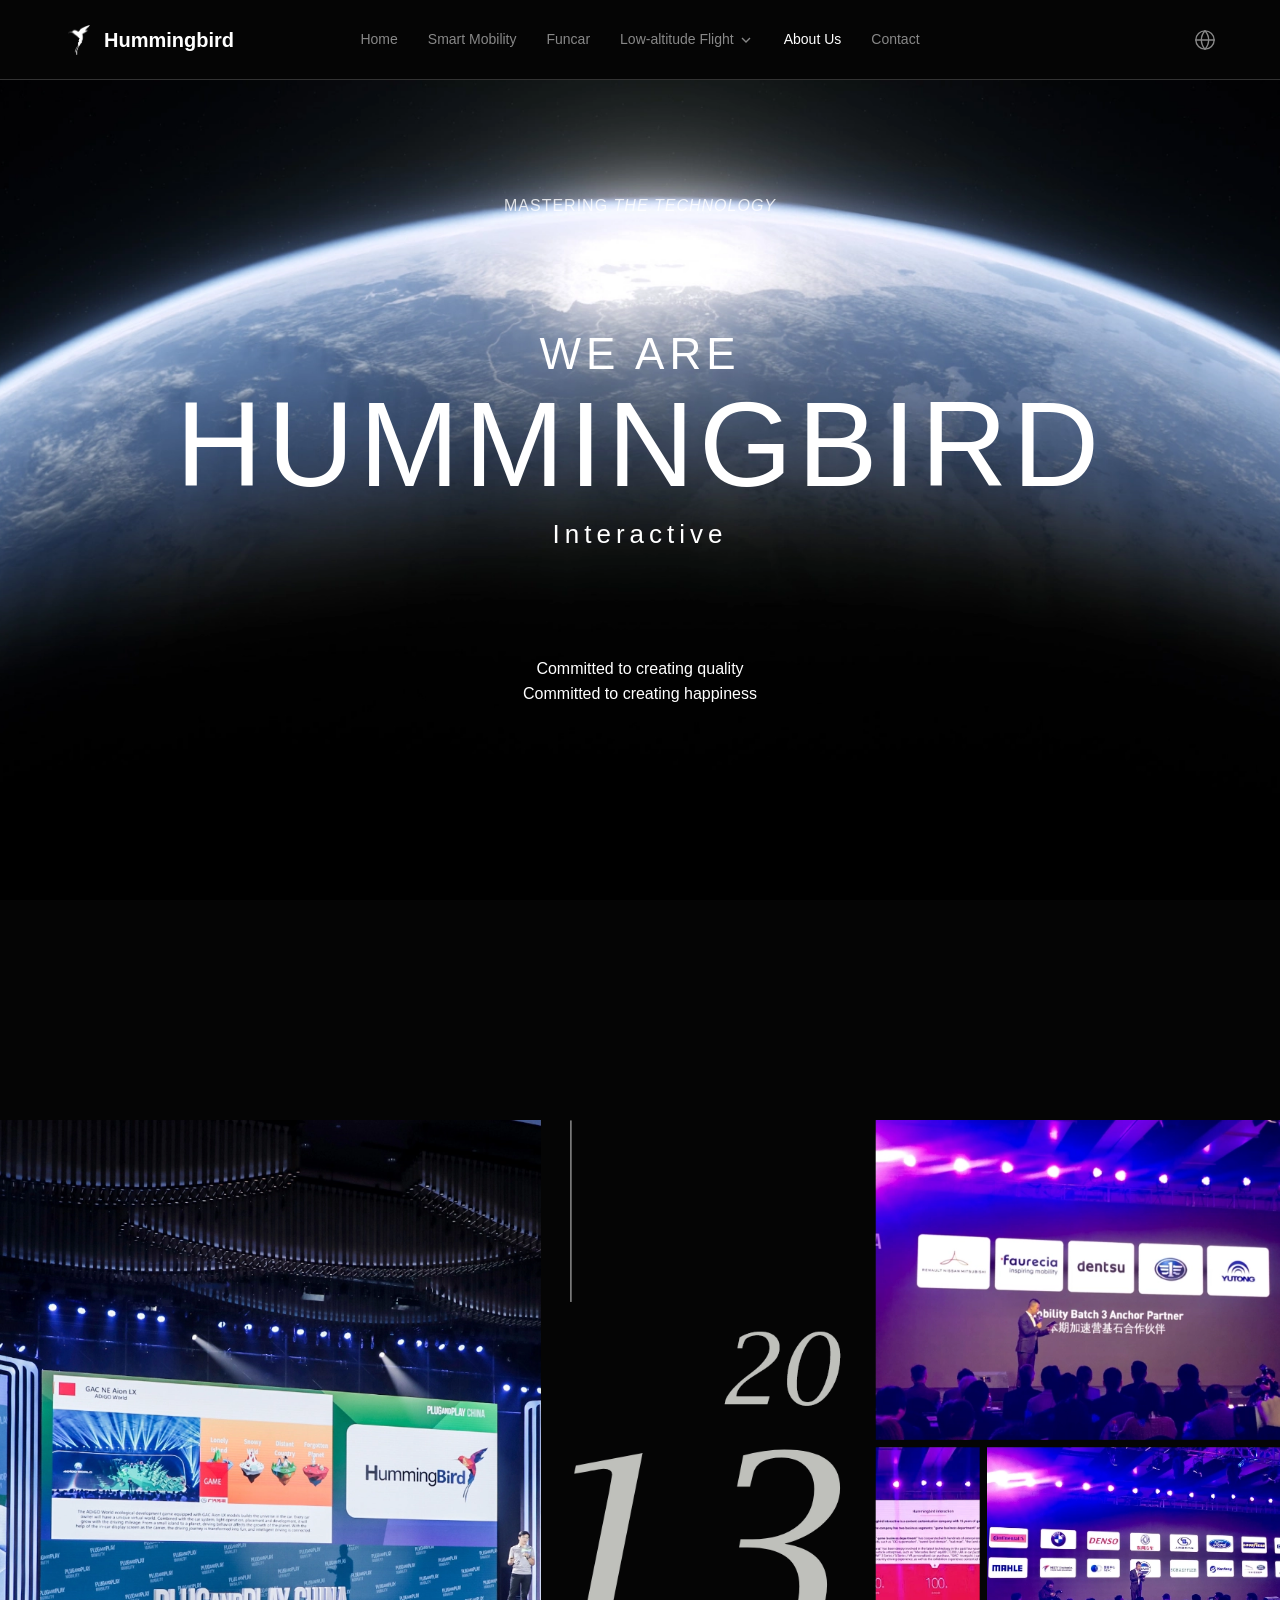
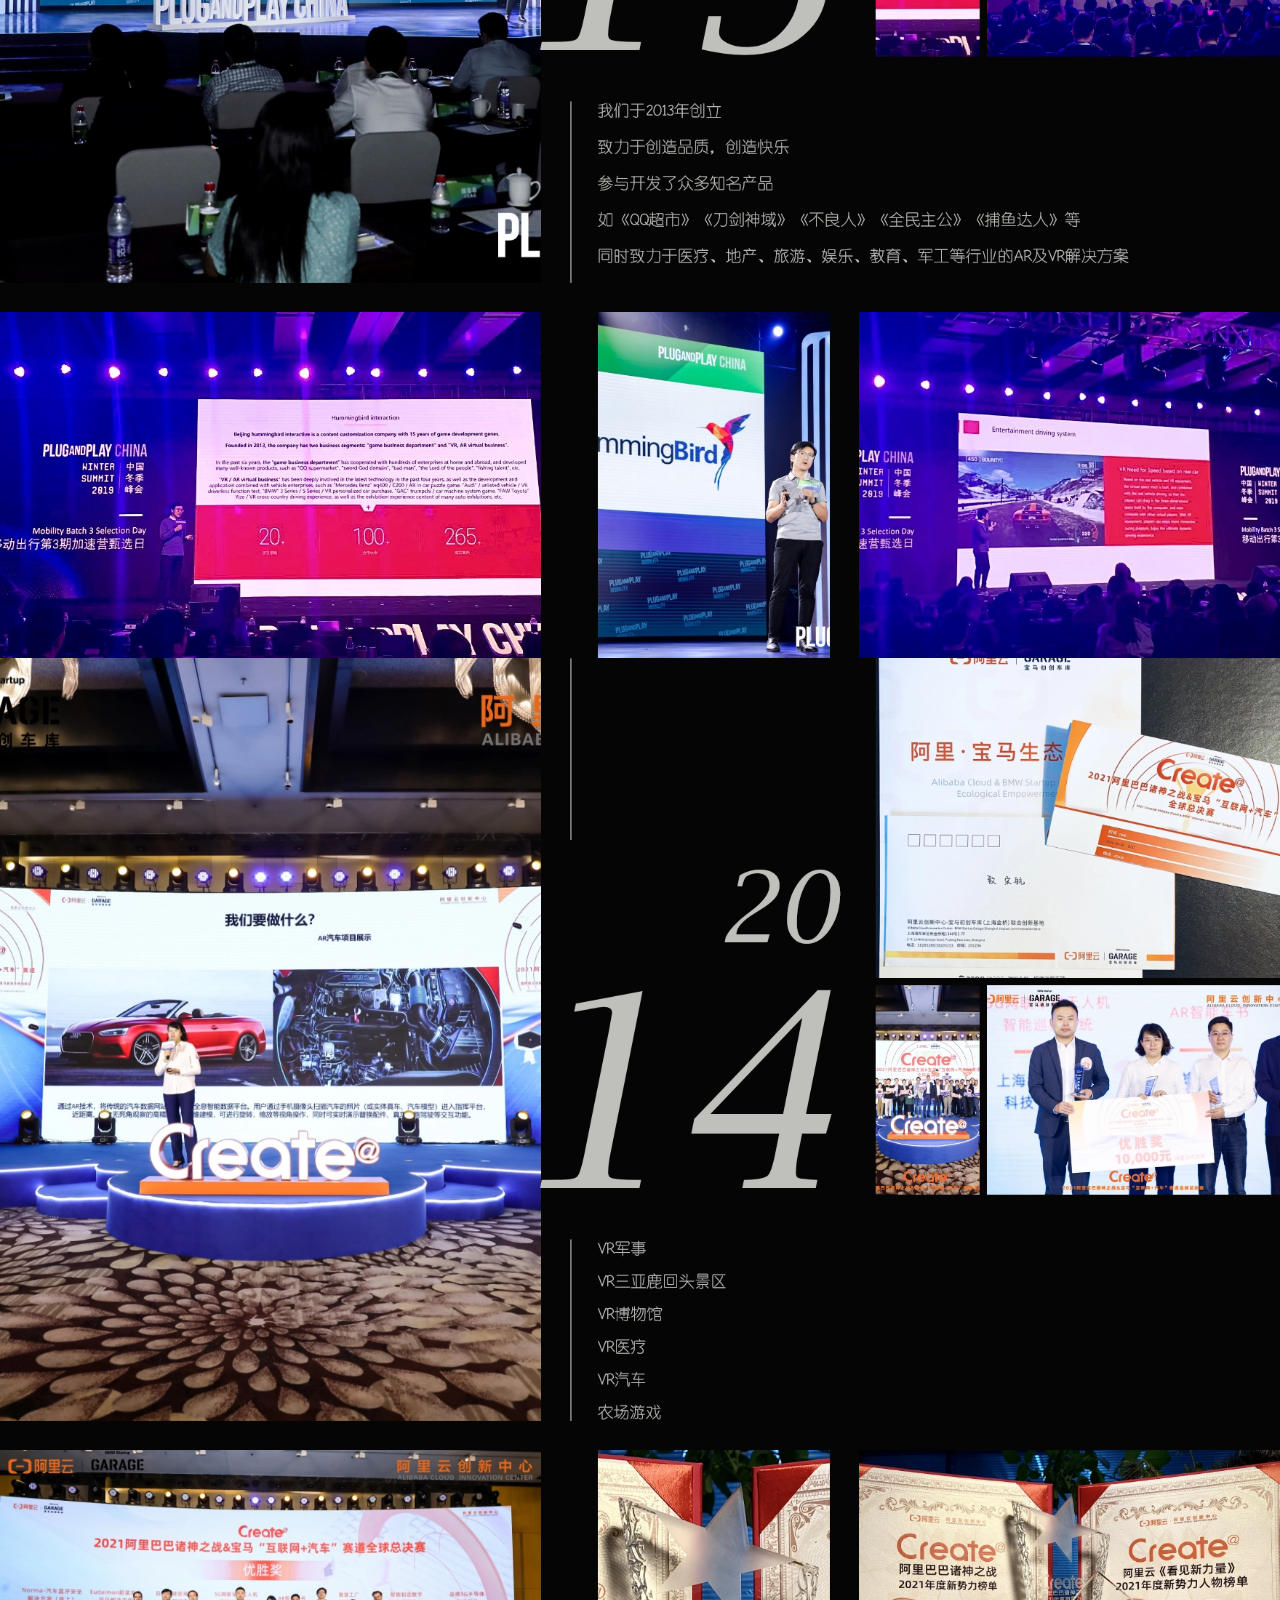
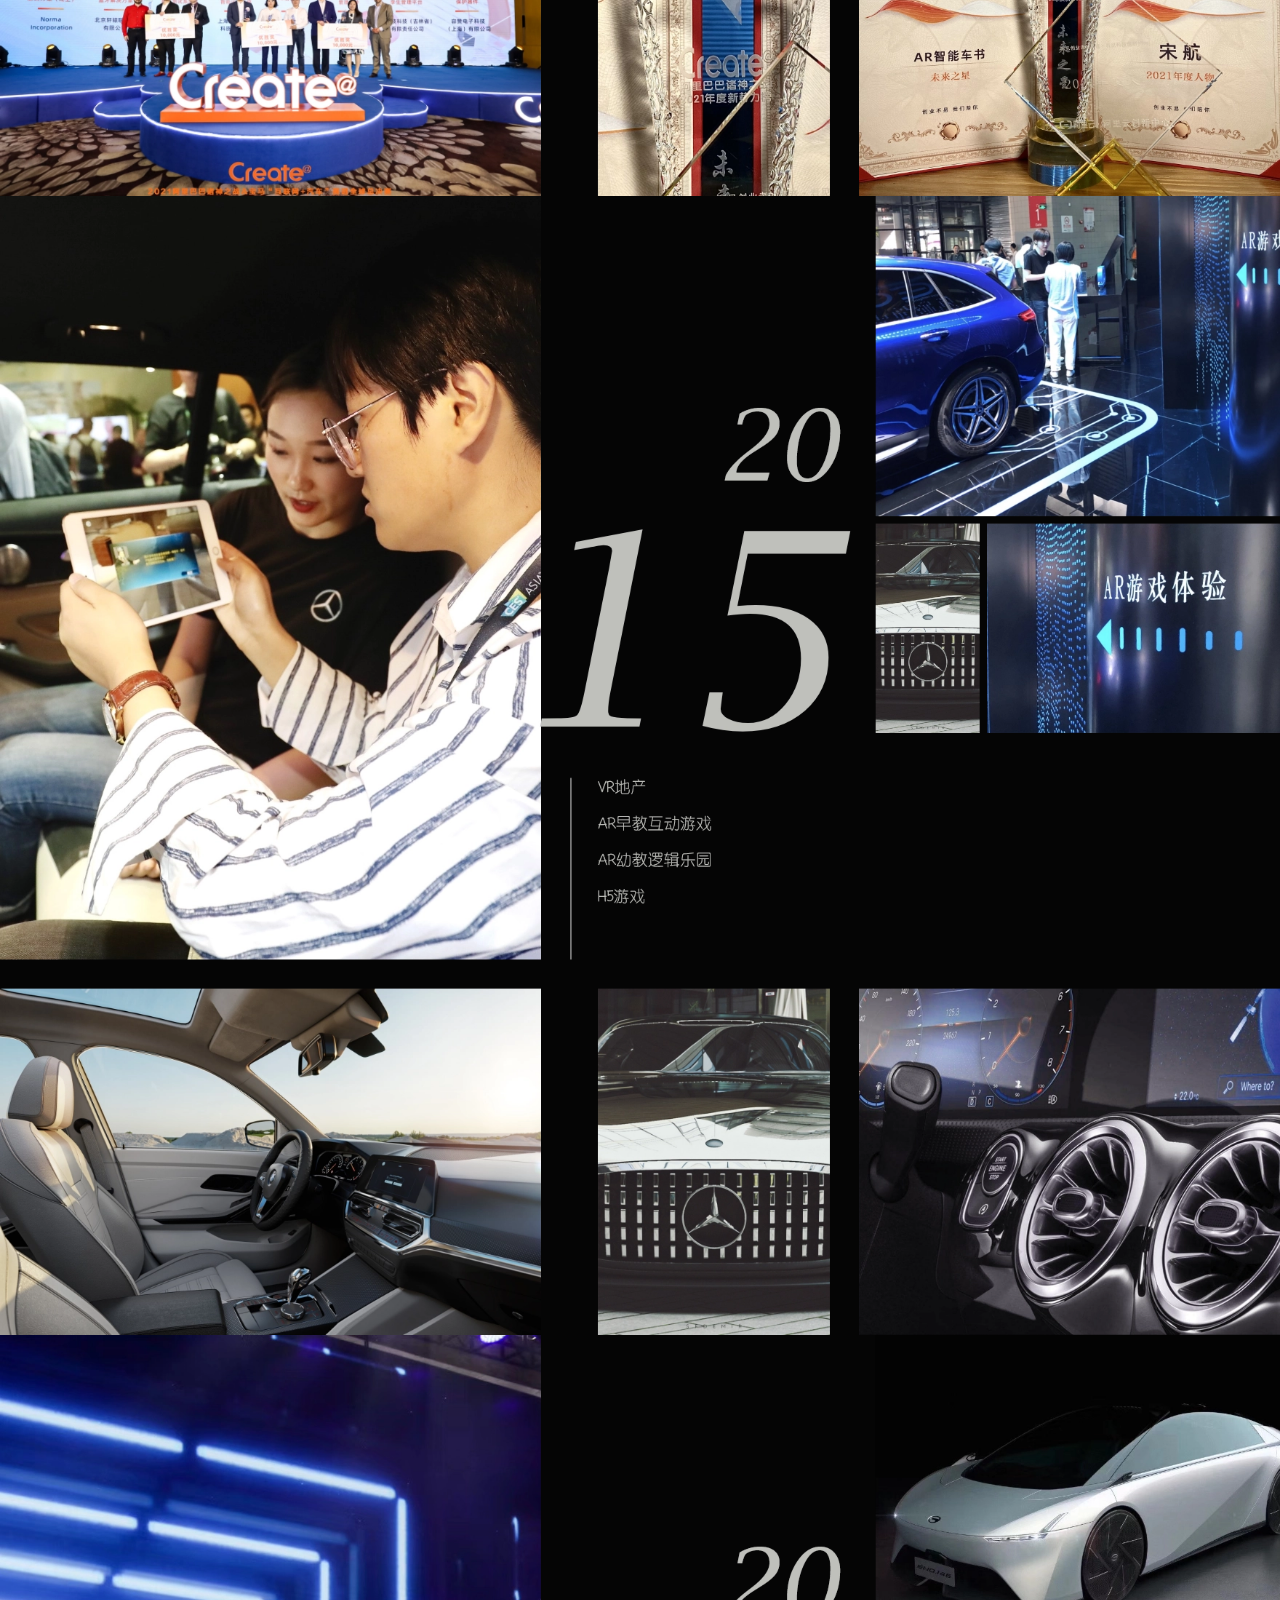
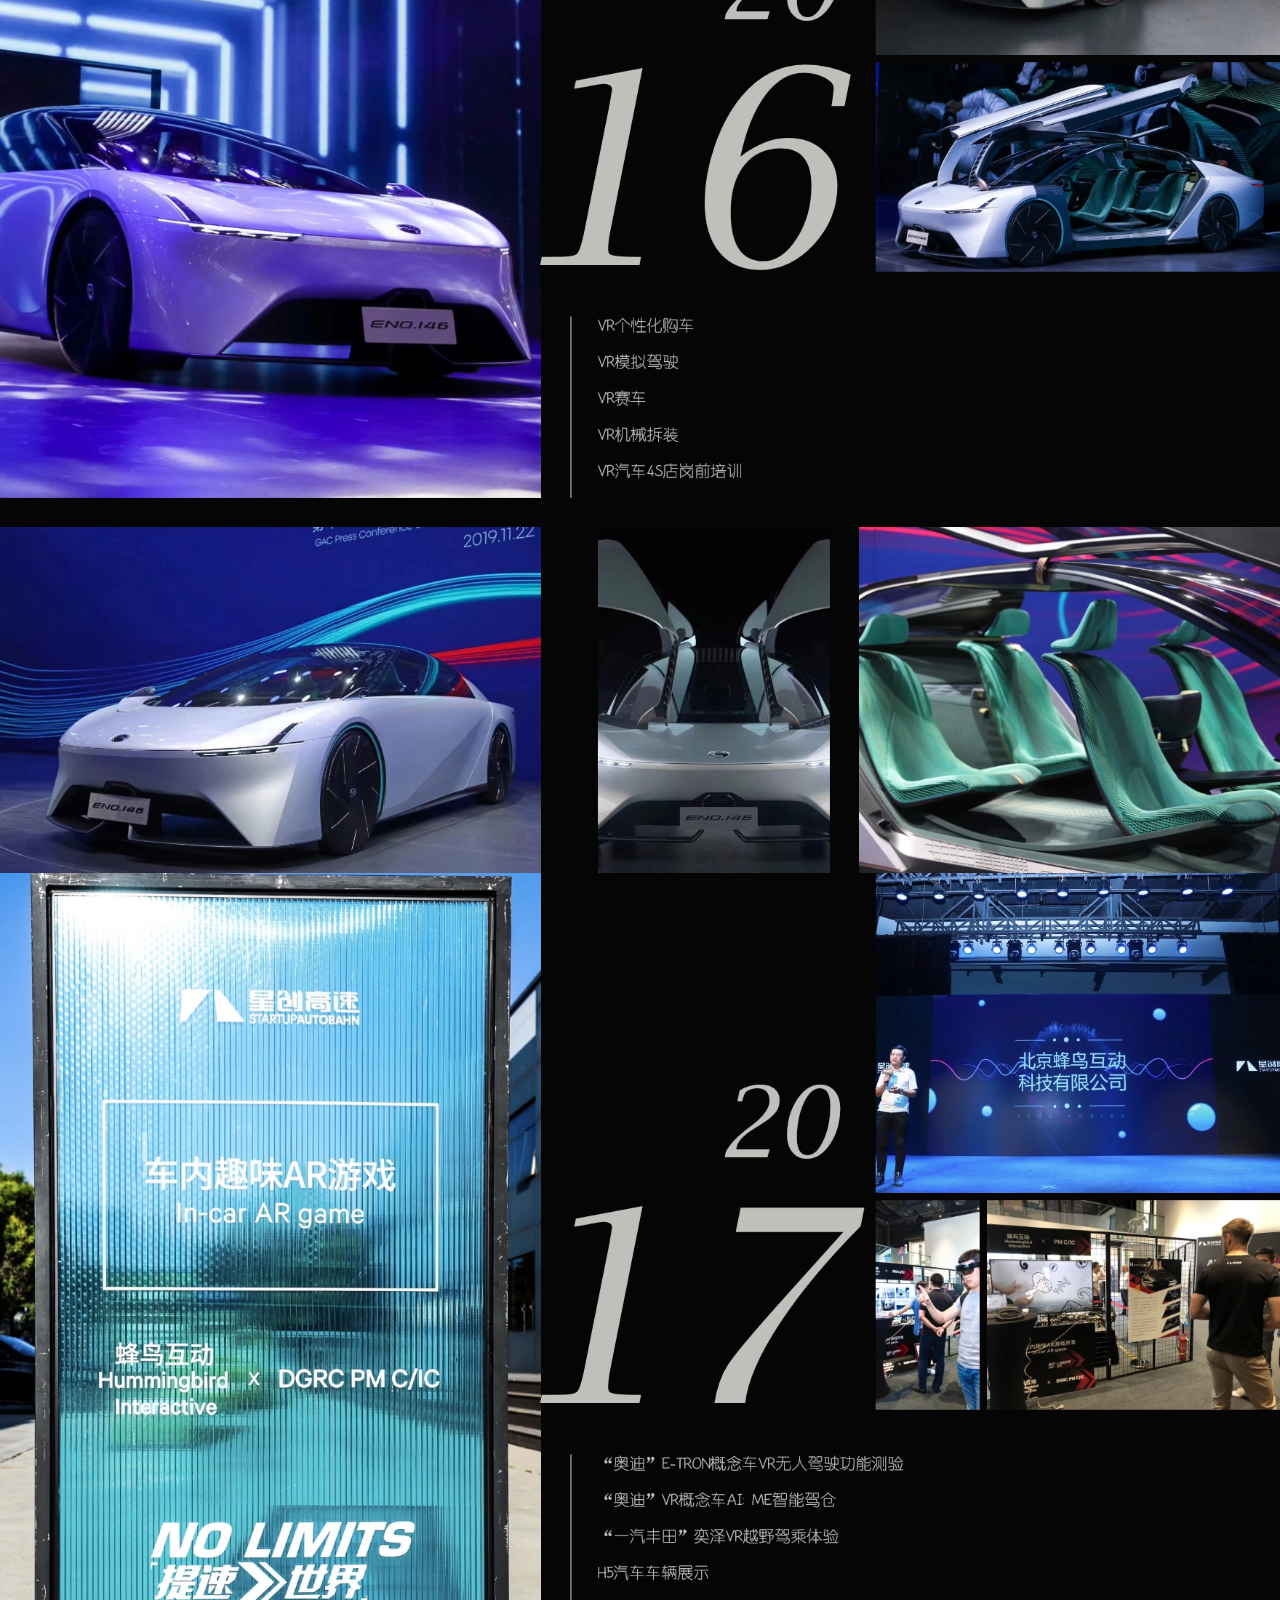
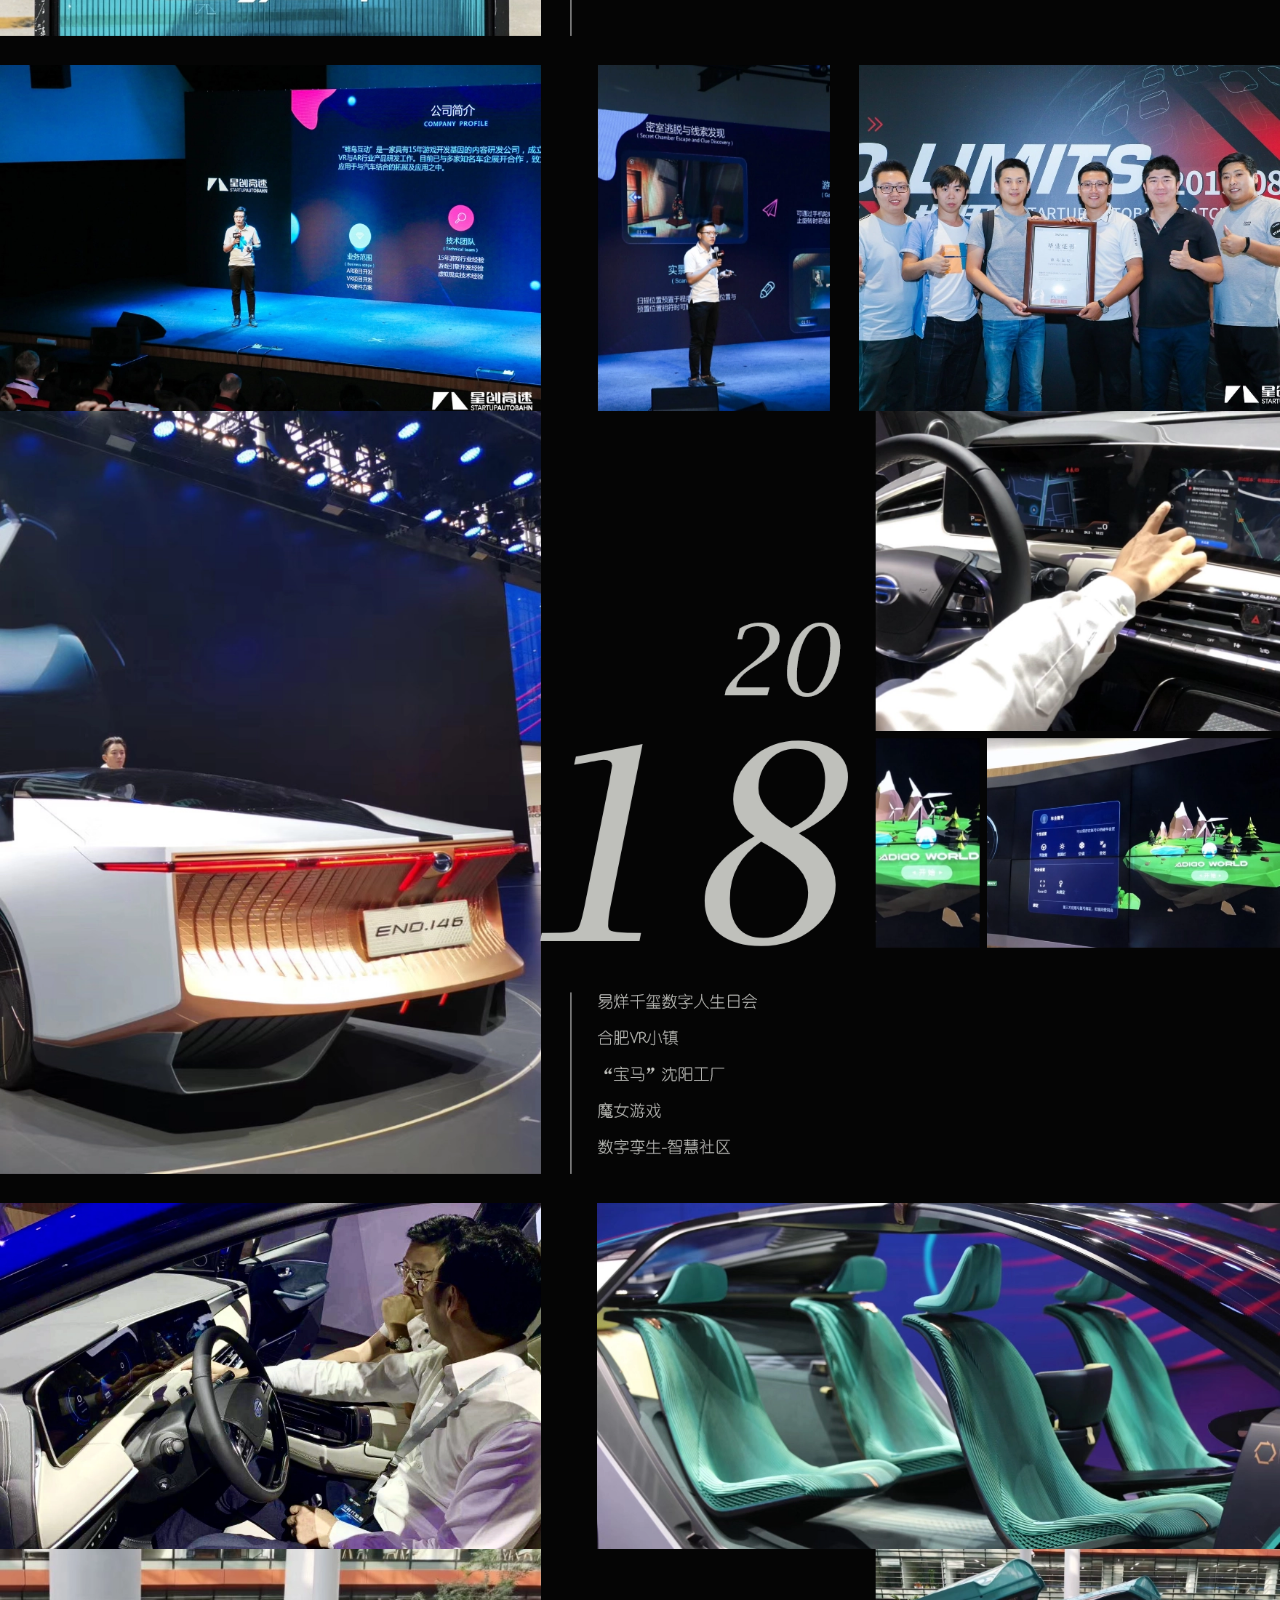
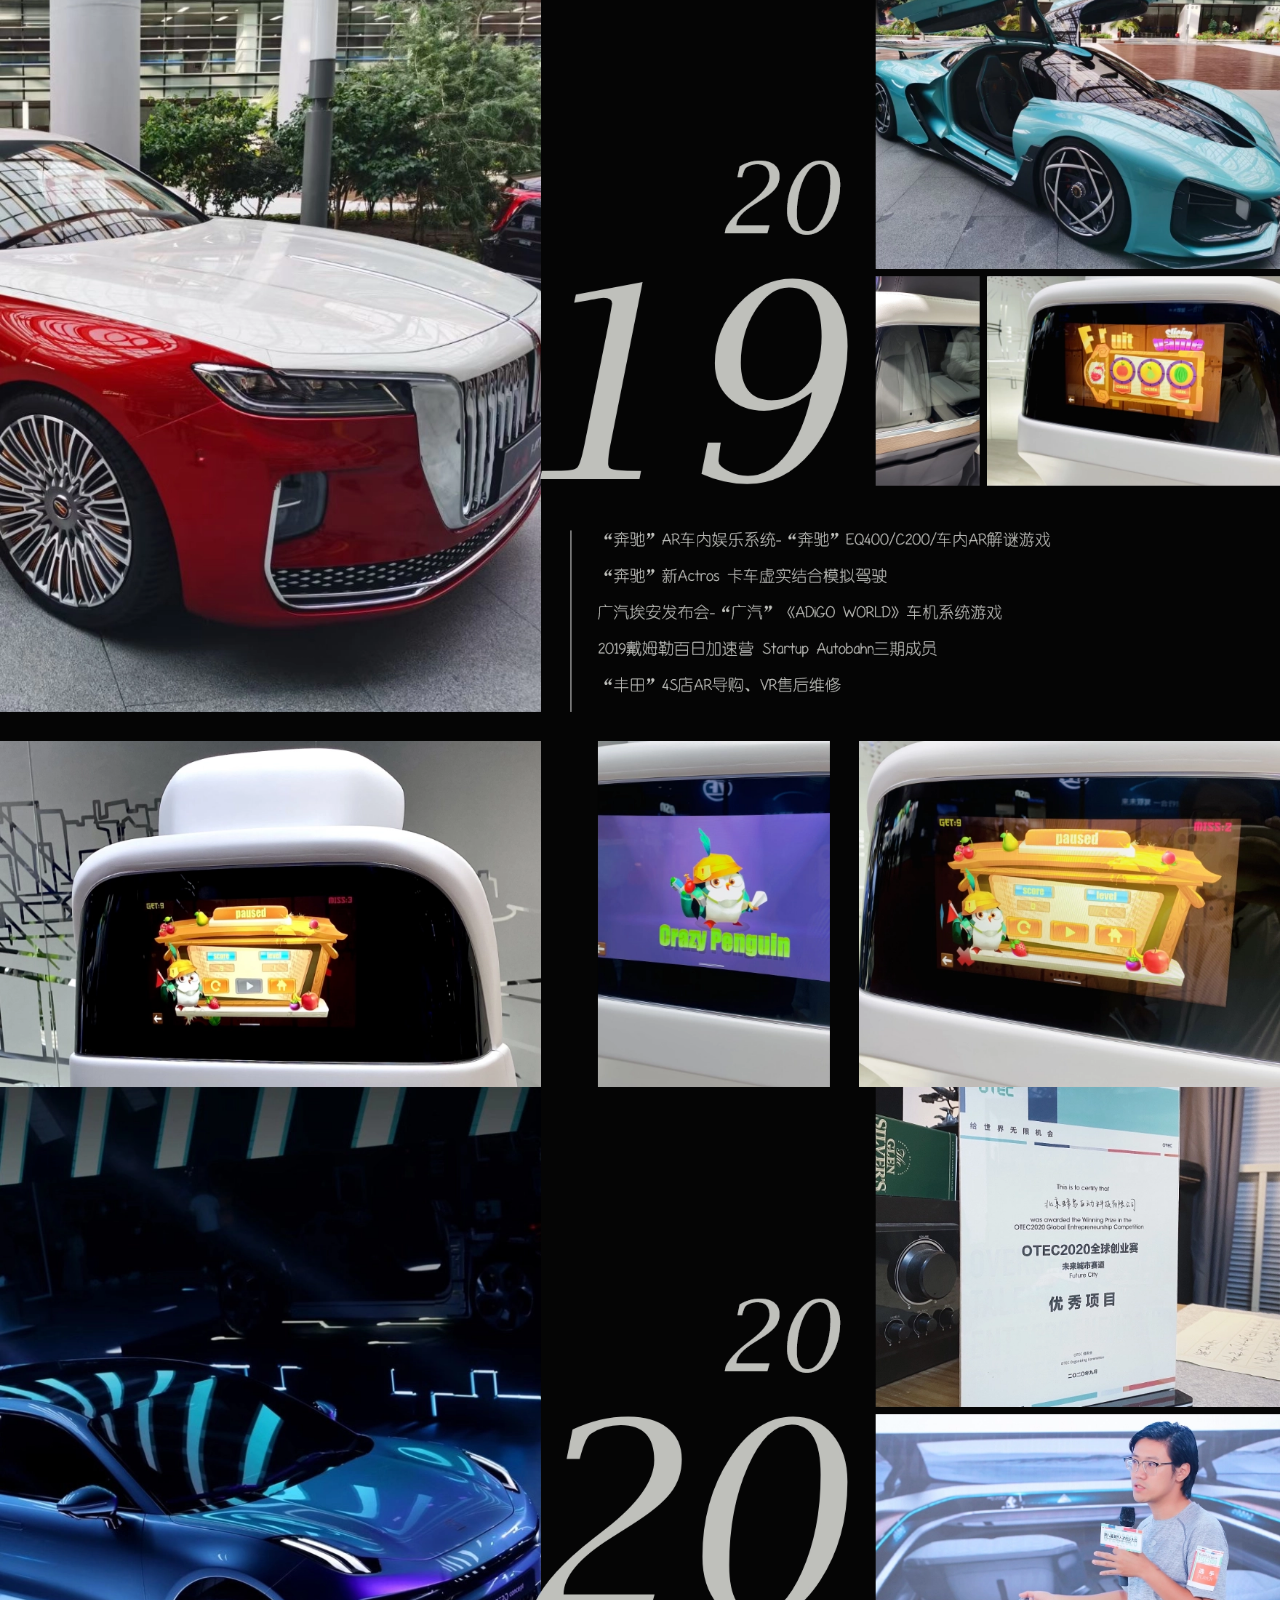
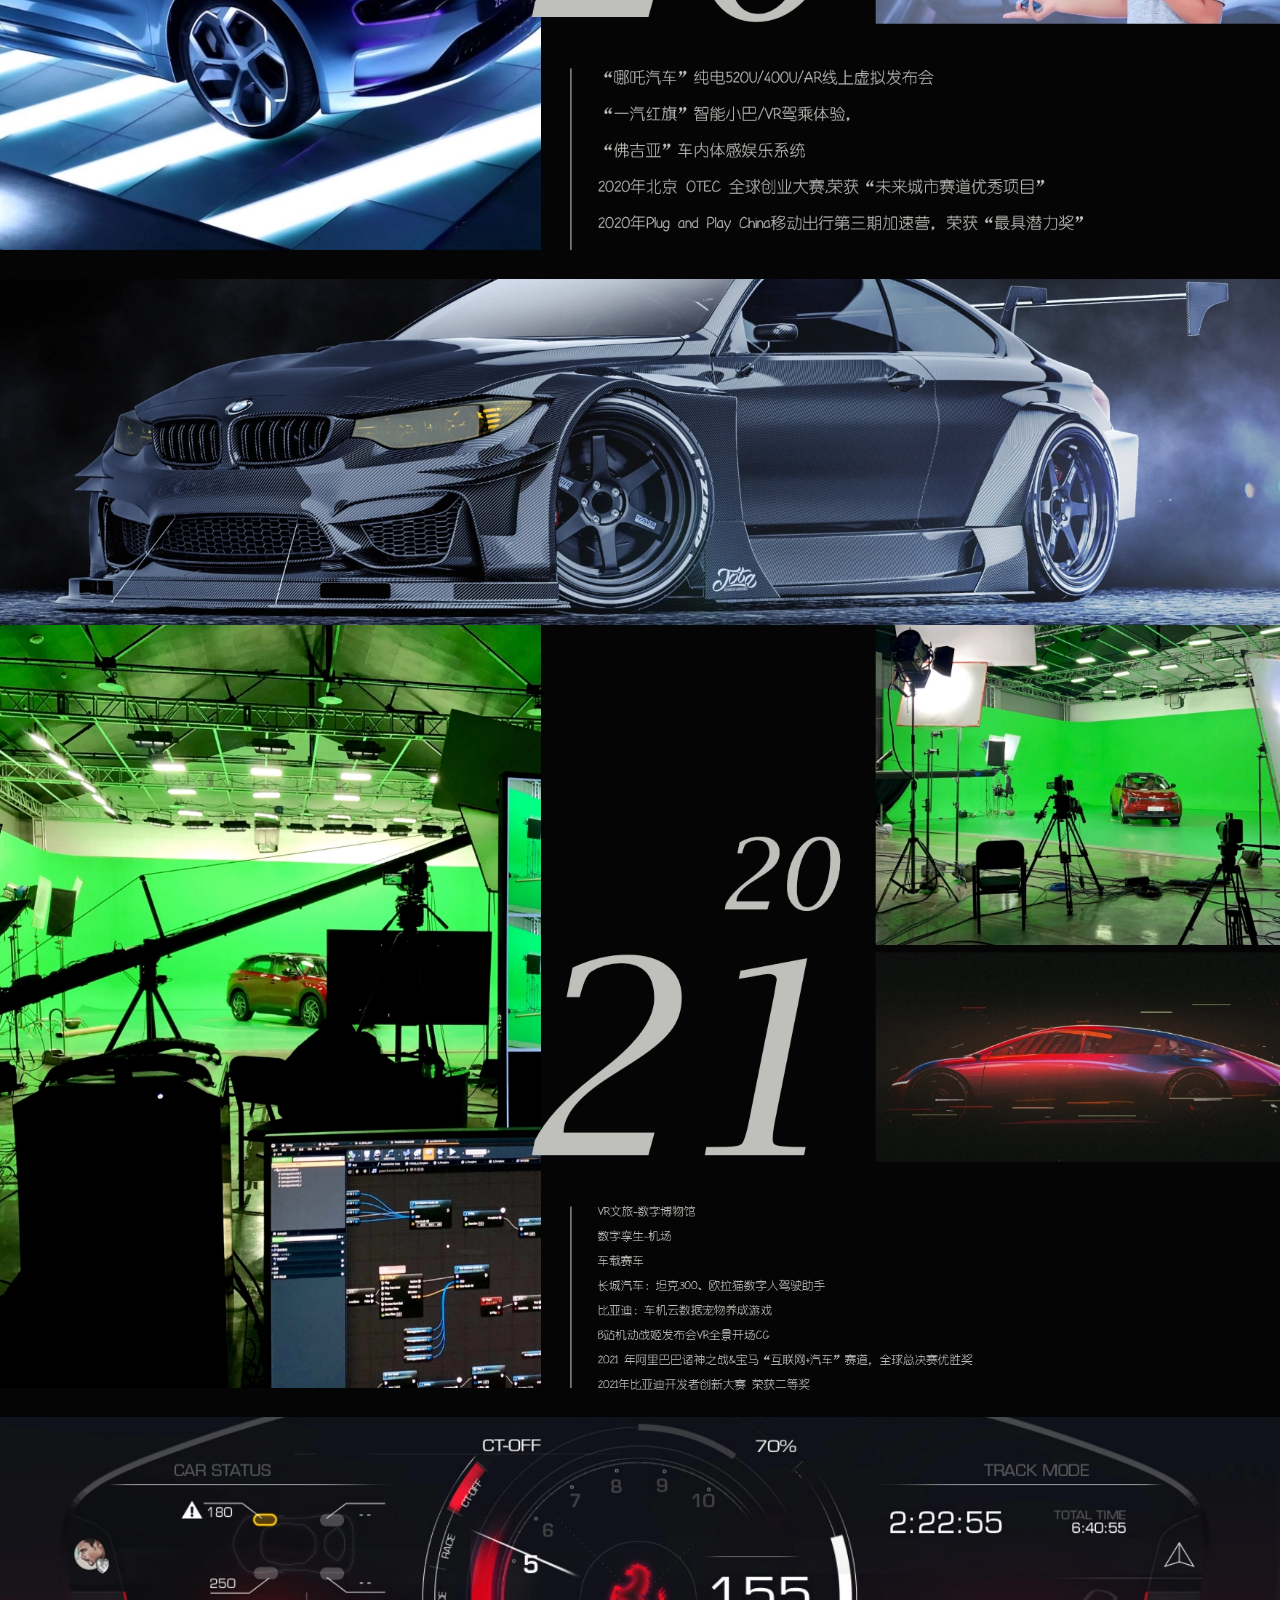
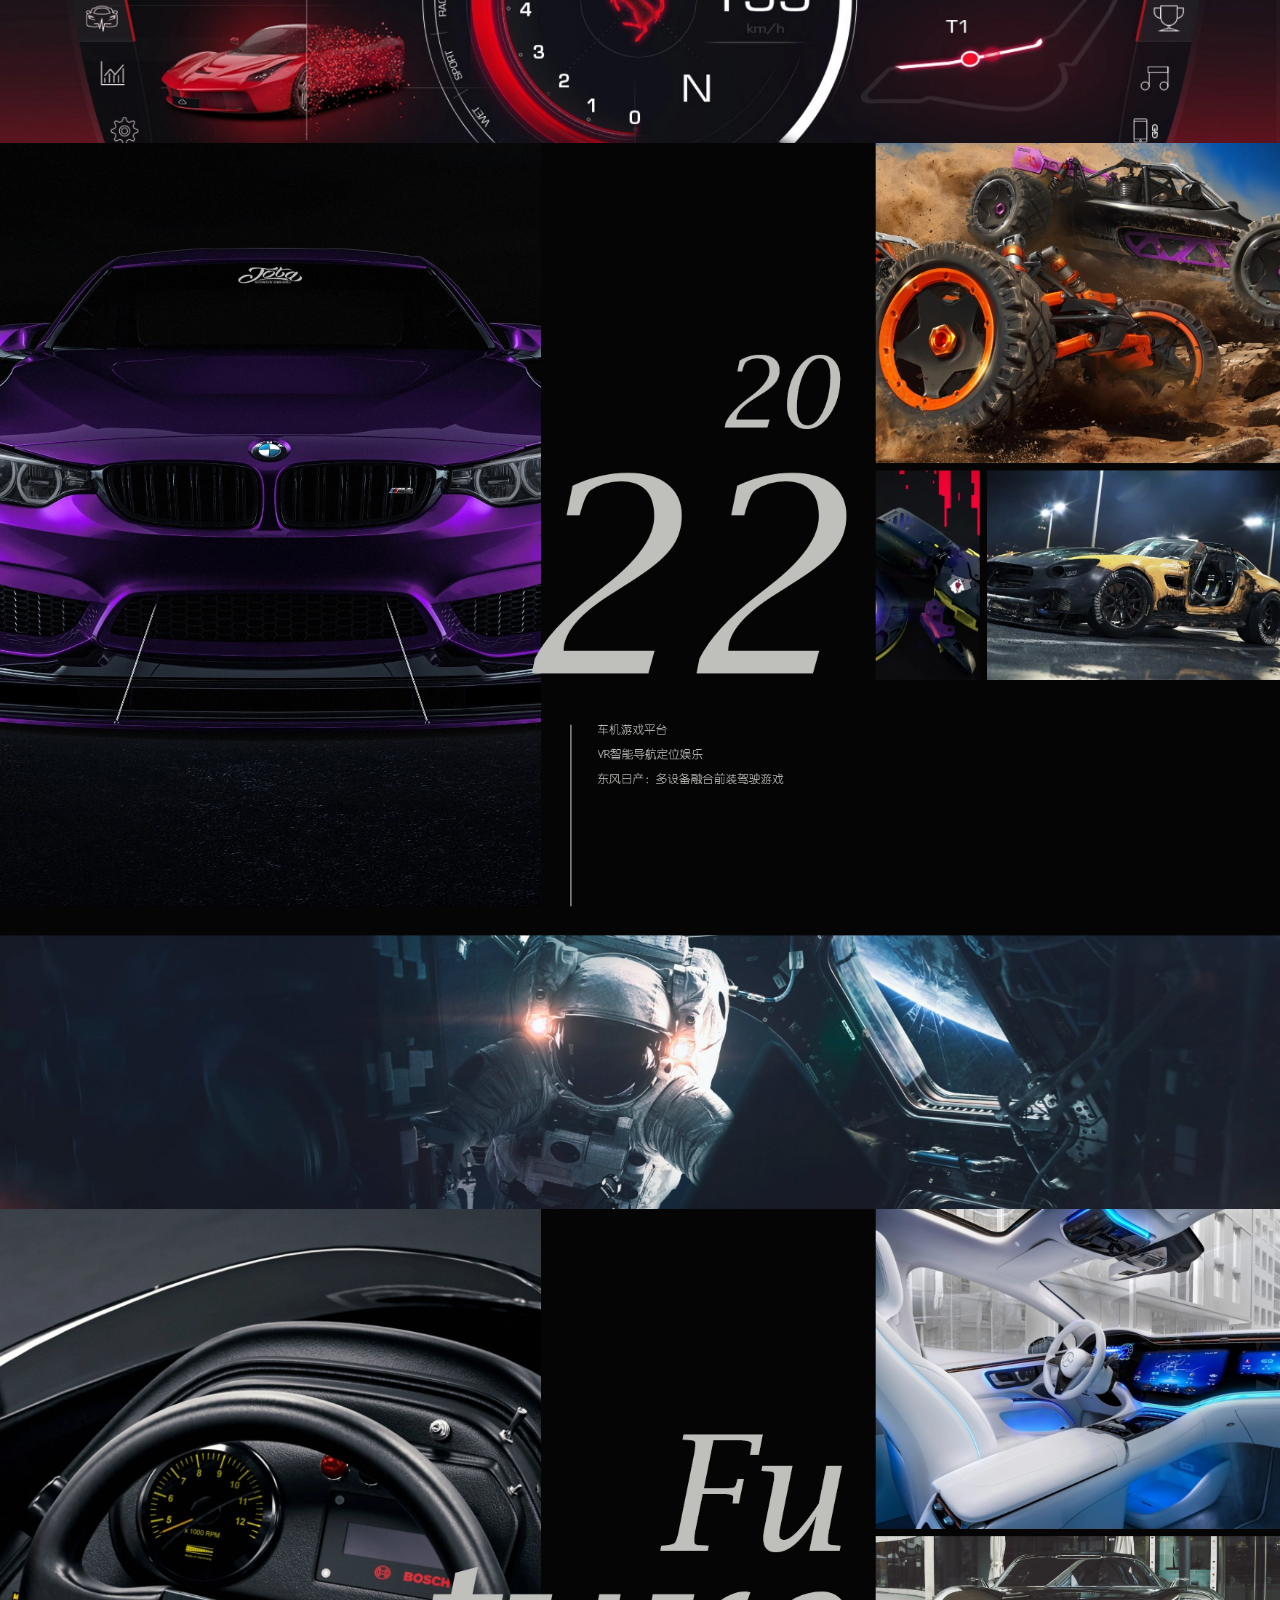
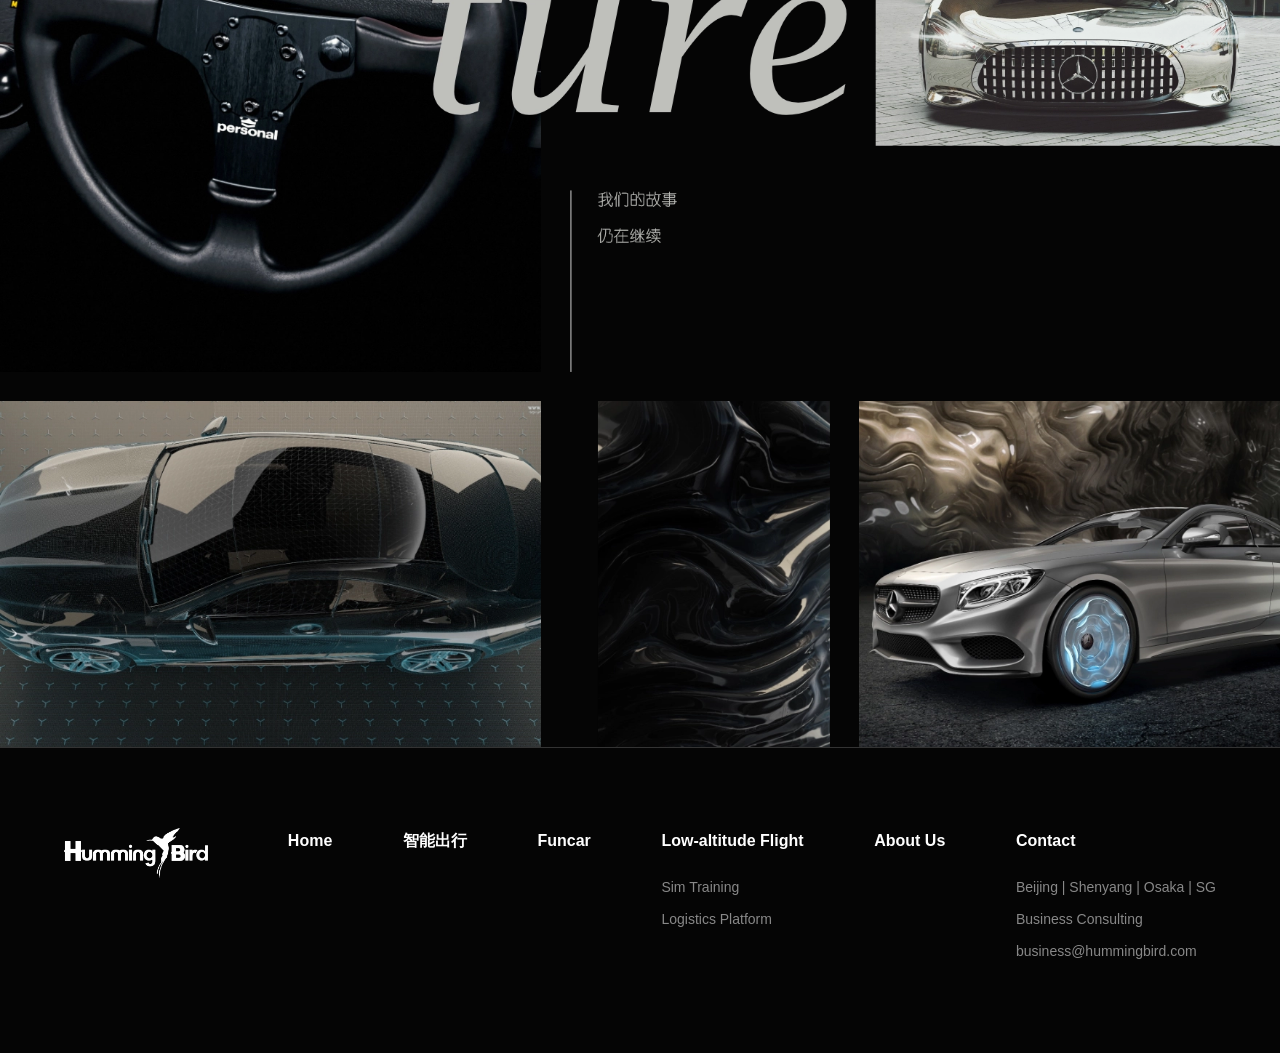
==== commit ac184095: "更新" ====
--- a/about.html
+++ b/about.html
@@ -114,7 +114,7 @@
     <section class="hero" id="hero">
         <img class="hero-bg-img" src="./images/index-hero.webp" alt="地球背景">
         <div class="hero-content">
-            <h4 data-i18n="hero.top_title">MASTERING <i>the TECHNIQUES</i></h4>
+            <h4 data-i18n="hero.top_title">MASTERING <i>THE TECHNOLOGY</i></h4>
             <h2 data-i18n="hero.we_are">WE ARE</h2>
             <h1 data-i18n="hero.main_title">HUMMINGBIRD</h1>
             <h3 data-i18n="hero.sub_title">蜂鸟互动</h3>
@@ -181,27 +181,28 @@
                 </div>
             </div>
 
-            <!-- 右侧 导航列 (6列结构) -->
+            <!-- 右侧 导航列 (完全匹配最新头部导航) -->
             <div class="footer-nav">
                 
-                <!-- 1. 首页 -->
-                <div class="f-col">
-                    <h4 data-i18n="header.nav.home">首页</h4>
-                    <div class="f-links">
-                        <a href="index.html#" data-i18n="header.nav.home">首页</a>
-                    </div>
+                <!-- 1. 首页 (作为独立可点标题) -->
+                <div class="f-col">
+                    <h4><a href="index.html" data-i18n="header.nav.home">首页</a></h4>
+                    <div class="f-links"></div>
                 </div>
 
                 <!-- 2. 智能出行 -->
                 <div class="f-col">
-                    <h4 data-i18n="header.nav.mobility">智能出行</h4>
-                    <div class="f-links">
-                        <a href="cases.html" data-i18n="header.nav.industry_cases">行业案例</a>
-                        <a href="funcar.html" data-i18n="header.nav.funcar">Funcar</a>
-                    </div>
-                </div>
-
-                <!-- 3. 低空飞行 -->
+                    <h4><a href="cases.html" data-i18n="header.nav.mobility">智能出行</a></h4>
+                    <div class="f-links"></div>
+                </div>
+
+                <!-- 3. Funcar -->
+                <div class="f-col">
+                    <h4><a href="funcar.html" data-i18n="header.nav.funcar">Funcar</a></h4>
+                    <div class="f-links"></div>
+                </div>
+
+                <!-- 4. 低空飞行 (带子菜单) -->
                 <div class="f-col">
                     <h4 data-i18n="header.nav.flight">低空飞行</h4>
                     <div class="f-links">
@@ -210,32 +211,19 @@
                     </div>
                 </div>
 
-                <!-- 4. AI搜寻 -->
-                <div class="f-col">
-                    <h4 data-i18n="header.nav.ai_search">AI搜寻</h4>
+                <!-- 5. 关于我们 -->
+                <div class="f-col">
+                    <h4><a href="about.html" data-i18n="header.nav.about">关于我们</a></h4>
+                    <div class="f-links"></div>
+                </div>
+
+                <!-- 6. 联系我们 (修复了原代码中的标签错误) -->
+                <div class="f-col contact-col">
+                    <h4><a href="contact.html" data-i18n="header.nav.contact">联系我们</a></h4>
                     <div class="f-links">
-                        <a href="ai-search-intelligent.html" data-i18n="header.nav.ai_sub1">智能搜寻</a>
-                        <a href="ai-search-cases.html" data-i18n="header.nav.ai_sub2">应用场景</a>
-                    </div>
-                </div>
-
-                <!-- 5. 关于我们 -->
-                <div class="f-col">
-                    <h4 data-i18n="header.nav.about">关于我们</h4>
-                    <div class="f-links">
-                        <a href="about.html" data-i18n="header.nav.about">关于我们</a>
-                    </div>
-                </div>
-
-                <!-- 6. 联系我们 -->
-                <div class="f-col contact-col">
-                    <h4 data-i18n="header.nav.contact">联系我们</h4>
-                    <div class="f-links">
-
-                        <a href="contact.html" data-i18n="footer.col5.l1">北京|沈阳|日本大阪|新加坡</p>
-                        <a href="contact.html" data-i18n="footer.col5.l2">北商务咨询</p>
-                        <a href="contact.html" data-i18n="footer.col5.l3">business@hummingbird.com</p>
-                    
+                        <span data-i18n="footer.col5.l1">北京|沈阳|日本大阪|新加坡</span>
+                        <span data-i18n="footer.col5.l2">商务咨询</span>
+                        <span data-i18n="footer.col5.l3">business@hummingbird.com</span>
                     </div>
                 </div>
             </div>
--- a/style.css
+++ b/style.css
@@ -7,9 +7,9 @@
    3. 顶部导航栏 (Header)
    4. 通用组件 (Hero, Intro, Slider等)
    5. Funcar 页面专属
-   6. 行业案例页面专属
+   6. 智能出行页面专属 (原行业案例)
    7. AI 搜寻页面专属
-   8. 低空飞行页面专属
+   8. 低空飞行页面专属 (含模拟培训、物流平台)
    9. 关于我们与联系我们
    10. 底部导航栏 (Footer)
    11. 动画与特效 (Keyframes)
@@ -99,63 +99,34 @@
 /* 4. 通用组件 (Hero, Intro, Slider等)       */
 /* ========================================= */
 
-/* 4.1 通用 Hero 模块 (首页、关于我们、联系我们共享) */
+/* --- 通用 Hero 模块 --- */
 .hero { position: relative; z-index: 1; height: 100vh; display: flex; flex-direction: column; justify-content: center; align-items: center; text-align: center; padding-top: 40px; overflow: hidden; }
 img.hero-bg-img { position: absolute !important; top: 0; left: 0; width: 100%; height: 100%; object-fit: cover; z-index: -1; }
-
 .hero-content h4 { font-weight: 300; letter-spacing: 1px; margin-top: -40px; margin-bottom: 100px; color: rgba(255, 255, 255, 0.8); }
 .hero-content h2 { font-size: 44px; letter-spacing: 5px; margin-bottom: 0px; font-weight: 300; }
 .hero-content h1 { font-size: 120px; letter-spacing: 5px; font-weight: 400; margin-top: -5px; margin-bottom: 10px; line-height: 1; }
 .hero-content h3 { font-size: 26px; letter-spacing: 5px; margin-bottom: 100px; font-weight: 300; }
 .hero-desc, .hero-desc-en { font-size: 16px; color: #ffffff; }
 
-
-
-/* 4.2 简介文字区 */
+/* --- 简介文字区 --- */
 .intro { text-align: center; color: var(--text-bright); letter-spacing: 1px; width: 100%; padding: 100px 5%; margin: 0 auto; box-sizing: border-box; }
 .intro p { margin-bottom: 12px; line-height: 1.8; white-space: nowrap; font-size: min(1.1vw, 16px); }
 
-/* 4.3 首页全宽轮播图 */
-.slider-container {
-    position: relative;
-    width: 100vw !important;
-    max-width: none !important;
-    left: 50% !important;
-    transform: translateX(-50%) !important; /* 使用 transform 强制绝对居中，解决偏移问题 */
-    margin-left: 0 !important; 
-    border-radius: 0 !important;
-    height: 650px !important; 
-    margin-top: 150px;
-    overflow: hidden;
-}
-.slider-wrapper { display: flex; height: 100%; transition: transform 0.8s ease-in-out; }
-.slide-img { width: 100%; height: 100%; object-fit: cover; display: block; }
-
-/* ========================================= */
-/* 极致修复：首页轮播图全宽平铺与错位问题        */
-/* ========================================= */
-
+/* --- 首页轮播图 (全宽极致平铺) --- */
 .slider-container {
     position: relative !important;
     width: 100vw !important;
     max-width: 100vw !important;
-    
-    /* 居中突围核心代码：无视任何父级盒子的限制 */
     left: 50% !important;
     right: auto !important;
     transform: translateX(-50%) !important;
     margin-left: 0 !important;
     margin-right: 0 !important;
-    
     border-radius: 0 !important;
     overflow: hidden !important;
-    
-    /* 恢复正常的上下间距，去掉之前可能过大的留白 */
     margin-top: 40px !important; 
     margin-bottom: 40px !important;
 }
-
-/* 强制横向排版，防止多张图片掉下去换行 */
 .slider-wrapper {
     display: flex !important;
     flex-direction: row !important;
@@ -163,8 +134,6 @@
     width: 100% !important;
     height: 100% !important;
 }
-
-/* 强制每个子元素（不管是纯图片还是带链接的图片）精确占据 1个屏幕 的宽度 */
 .slider-wrapper > * {
     flex: 0 0 100% !important;
     width: 100% !important;
@@ -172,8 +141,6 @@
     display: block !important;
     box-sizing: border-box !important;
 }
-
-/* 图片强制填满，绝不留白 */
 .slide-img {
     width: 100% !important;
     height: 100% !important;
@@ -183,20 +150,7 @@
     padding: 0 !important;
 }
 
-/* --- 精准的各端高度动态适配 --- */
-@media (min-width: 1201px) {
-    .slider-container { height: 600px !important; }
-}
-@media (max-width: 1200px) {
-    .slider-container { height: 400px !important; margin-top: 20px !important; }
-}
-@media (max-width: 768px) {
-    /* 手机端进一步压低高度，并缩减间距 */
-    .slider-container { height: 250px !important; margin-top: 10px !important; margin-bottom: 20px !important; }
-}
-
-
-/* 4.4 企业风采 (全宽大图) */
+/* --- 企业风采 (全宽大图) --- */
 .corp-profile { width: 100%; background-color: var(--bg-color); padding: 0; }
 .corp-full-img-wrapper { width: 100%; height: auto; border-radius: 0; overflow: hidden; margin: 0; }
 .full-width-img { width: 100%; height: 100%; object-fit: cover; display: block; border-radius: 0; }
@@ -207,6 +161,9 @@
 .dark-section-wrapper { background-color: var(--bg-color); color: var(--text-main); }
 .fc-hero { position: relative; z-index: 1; height: 100vh; display: flex; flex-direction: column; justify-content: center; align-items: center; text-align: center; padding-top: 80px; overflow: hidden; }
 img.funcar-hero-img { position: absolute !important; top: 0; left: 0; width: 100%; height: 100%; object-fit: cover; z-index: -1; opacity: 0.5; }
+
+/* 动态视频背景适配 */
+video.funcar-hero-video { position: absolute !important; top: 0; left: 0; width: 100%; height: 100vh; object-fit: cover; z-index: -1; opacity: 0.5; pointer-events: none; }
 
 .fc-hero-content h1 { font-size: 30px; font-weight: 400; margin-bottom: 10px; letter-spacing: 2px; }
 .fc-hero-content h2 { font-size: 50px; font-weight: 700; margin-bottom: 20px; letter-spacing: 4px; }
@@ -219,29 +176,36 @@
 .btn-solid { background-color: var(--accent-color); color: #fff; padding: 12px 40px; border-radius: 30px; font-size: 15px; font-weight: bold; transition: 0.3s; display: inline-block; }
 .btn-solid:hover { background-color: #1e60d9; transform: translateY(-2px); box-shadow: 0 5px 15px rgba(41, 121, 255, 0.4); color: #fff;}
 
-/* 配件与硬件区 */
+/* 配件与硬件区 (极致还原苹果风) */
 .fc-section-title { text-align: center; margin-bottom: 60px; }
 .acc-grid { display: grid; grid-template-columns: 1fr 1fr; gap: 30px; margin-bottom: 80px; }
-.acc-card { background-color: #111; border-radius: 16px; padding: 40px; display: flex; gap: 40px; align-items: center; transition: 0.3s; }
-.acc-card:hover { transform: translateY(-5px); box-shadow: 0 10px 30px rgba(0,0,0,0.5); }
-.acc-img-placeholder { flex: 1; min-height: 250px; border-radius: 8px; background: transparent !important; }
-.acc-img-placeholder img { width: 100%; height: 100%; object-fit: contain; }
-.acc-info { flex: 1; text-align: left; }
-.acc-info h3 { font-size: 22px; margin-bottom: 10px; }
-.acc-desc { color: #666; font-size: 14px; margin-bottom: 25px; }
-.acc-list { font-size: 13px; color: #aaa; margin-bottom: 30px; }
-.acc-list li { display: flex; justify-content: space-between; margin-bottom: 10px; padding-bottom: 10px; border-bottom: 1px solid #222; }
-.acc-price { font-size: 28px; margin-bottom: 20px; }
-
+.acc-card { background-color: #111 !important; border-radius: 30px !important; padding: 0 !important; display: flex; gap: 20px; align-items: stretch; overflow: hidden; }
+.acc-img-placeholder { flex: 1.2 !important; background-color: transparent !important; border-radius: 30px 0 0 30px !important; display: flex; align-items: center; justify-content: center; padding: 0 !important; overflow: hidden; }
+.acc-img-placeholder img { width: 100%; height: 100%; object-fit: cover; display: block; }
+.acc-info { flex: 1; display: flex; flex-direction: column; justify-content: center; padding: 40px 40px 40px 10px; }
+.acc-info h3 { font-size: 24px !important; font-weight: bold; margin-bottom: 10px; }
+.acc-desc { color: #888; font-size: 14px; margin-bottom: 25px; }
+
+/* 双列网格对齐清单 */
+.acc-grid-list { display: grid; grid-template-columns: 1fr 1fr; gap: 15px 30px; margin-bottom: 30px; }
+.ag-item { display: flex; justify-content: space-between; font-size: 14px; color: #ccc; font-weight: 500; }
+.acc-price { font-size: 32px !important; font-weight: bold; margin-bottom: 25px !important; margin-top: auto; }
+
+/* 购买按钮 */
+.btn-buy-yellow { background-color: #1e60d9; color: #111 !important; width: 100%; display: block; text-align: center; padding: 16px 0; border-radius: 40px; font-size: 16px; font-weight: bold; transition: 0.3s; }
+.btn-buy-yellow:hover { background-color: #1e60d9; transform: translateY(-2px); box-shadow: 0 5px 20px rgba(207, 255, 4, 0.3); }
+
+/* 下方硬件 6 格样式 */
 .hardware-section h3 { text-align: center; font-size: 24px; margin-bottom: 40px; }
 .hardware-grid { display: grid; grid-template-columns: repeat(6, 1fr); gap: 20px; margin-top: 50px; }
-.hw-item { flex: 1; min-width: 150px; text-align: center; }
-.hw-icon { height: 120px; background-color: #111; border-radius: 12px; margin-bottom: 20px; padding: 20px; }
-.hw-icon img { width: 100%; height: 100%; object-fit: contain; }
-.hw-item h5 { font-size: 16px; margin-bottom: 5px; }
-.hw-item p { font-size: 12px; color: #666; }
-
-/* 生态模块区 (白天模式) */
+.hw-item { text-align: center; }
+.hw-icon { height: auto !important; aspect-ratio: 1 / 1; background-color: #f5f5f5 !important; border-radius: 24px !important; margin-bottom: 15px !important; padding: 20px !important; display: flex; align-items: center; justify-content: center; transition: transform 0.3s ease; }
+.hw-icon:hover { transform: translateY(-5px); }
+.hw-icon img { width: 85% !important; height: 85% !important; object-fit: contain; }
+.hw-item h5 { font-size: 16px !important; color: #fff !important; font-weight: 500; }
+.hw-item p { display: none !important; }
+
+/* 生态模块区 (大白框) */
 .light-section-wrapper { background-color: #f2f3f5; color: var(--text-dark-main); padding-top: 40px;}
 .fc-quote { text-align: center; padding: 100px 5% !important; }
 .fc-quote h2 { font-size: 28px; font-weight: 400; color: #444; margin-bottom: 10px; }
@@ -253,7 +217,6 @@
 .fc-light-title h3 { font-size: 26px; margin-bottom: 15px; }
 .fc-light-title p { color: var(--text-dark-muted); font-size: 14px; max-width: 800px; margin: 0 auto; }
 
-/* 生态模块大白框 (eco-box) */
 .eco-box { background-color: #ffffff; border-radius: 40px; padding: 60px 50px; box-shadow: 0 15px 50px rgba(0,0,0,0.04); margin: 0 auto 60px auto; max-width: 1300px; }
 .en-subtitle { display: block; font-size: 14px; color: #999; letter-spacing: 2px; text-transform: uppercase; margin-bottom: 8px; font-weight: 500; }
 
@@ -267,14 +230,7 @@
 .card-grid-3 { display: grid; grid-template-columns: repeat(3, 1fr); gap: 30px; }
 .eco-box .fc-card { background: transparent; padding: 0; box-shadow: none; border-radius: 20px; transition: 0.3s; cursor: pointer; }
 .eco-box .fc-card:hover { transform: translateY(-5px); box-shadow: 0 15px 30px rgba(0,0,0,0.15); }
-.eco-box .fc-card-img { 
-    height: auto;             /* 去掉原先固定的 320px */
-    aspect-ratio: 1 / 1;      /* 强制保持 1:1 正方形比例 */
-    background-color: #f5f5f5; 
-    border-radius: 20px; 
-    margin-bottom: 0; 
-    overflow: hidden; 
-}
+.eco-box .fc-card-img { height: auto; aspect-ratio: 1 / 1; background-color: #f5f5f5; border-radius: 20px; margin-bottom: 0; overflow: hidden; }
 .eco-box .fc-card-img img { width: 100%; height: 100%; object-fit: cover; }
 
 /* 社交等单张大图 */
@@ -291,7 +247,6 @@
 .scene-overlay { position: absolute; bottom: 60px !important; left: 5% !important; z-index: 2; color: #fff; text-shadow: 0 2px 10px rgba(0,0,0,0.5); max-width: 600px; text-align: left; }
 .scene-overlay h4 { font-size: 32px !important; margin-bottom: 15px !important; letter-spacing: 2px; }
 .scene-overlay p { font-size: 16px !important; opacity: 0.9 !important; }
-
 #scene-dots { position: absolute; bottom: 20px; left: 50%; transform: translateX(-50%); z-index: 10; margin-top: 0 !important; display: flex; gap: 10px; }
 .dot { width: 8px; height: 8px; background-color: rgba(255, 255, 255, 0.4) !important; border-radius: 50%; transition: 0.3s; cursor:pointer;}
 .dot.active { background-color: #ffffff !important; width: 25px; border-radius: 4px; }
@@ -300,8 +255,9 @@
 .fc-cta h2 { font-size: 36px; margin-bottom: 15px; }
 .fc-cta p { color: #666; font-size: 16px; margin-bottom: 20px; }
 
-/* ========================================= */
-/* 6. 行业案例页面专属 (Cases)               */
+
+/* ========================================= */
+/* 6. 智能出行页面专属 (原行业案例 Cases)     */
 /* ========================================= */
 .cases-hero-bg { width: 100%; margin-top: 0px; }
 .cases-hero { position: relative; z-index: 1; width: 100%; height: 100vh; display: flex; flex-direction: column; justify-content: center; overflow: hidden; }
@@ -322,27 +278,54 @@
 .pillar-title { font-size: 36px; font-weight: bold; margin-bottom: 20px; color: #fff; line-height: 1.2; }
 .pillar-desc { color: #888; font-size: 15px; line-height: 1.8; }
 
-/* 案例项目 */
-.cases-tab-nav { display: flex; justify-content: center; gap: 50px; margin-bottom: 60px; position: sticky; top: 80px; background: rgba(5,5,5,0.9); backdrop-filter: blur(10px); z-index: 900; min-height: 80px; align-items: center; padding: 10px 0; }
-.tab-btn { background: none; border: none; color: #888; font-size: 14px; font-weight: bold; cursor: pointer; padding: 5px 0; position: relative; transition: color 0.3s; display: flex; align-items: center; }
-.tab-btn:hover { color: #ccc; }
-.tab-btn.active { color: #fff; }
-.tab-btn.active::after { content: ''; position: absolute; bottom: -2px; left: 0; width: 100%; height: 2px; background: var(--accent-color); }
-
-.case-section { scroll-margin-top: 160px; margin-bottom: 80px;}
-.pane-header { text-align: center; margin-bottom: 60px; }
-.project-item { margin-bottom: 100px; padding-bottom: 100px; border-bottom: 1px solid #1a1a1a; }
-.project-item:last-child { border-bottom: none; margin-bottom: 0; padding-bottom: 0; }
-.project-item h3 { font-size: 24px; margin-bottom: 15px; }
-.project-item p { color: #aaa; font-size: 15px; margin-bottom: 30px; line-height: 1.8; max-width: 1300px; }
+/* 悬浮胶囊导航 */
+.cases-tab-nav { display: flex; justify-content: center; gap: 10px; margin: 0 auto 80px auto; position: sticky; top: 100px; background: rgba(20, 20, 20, 0.85); backdrop-filter: blur(20px); -webkit-backdrop-filter: blur(20px); z-index: 900; padding: 10px 15px !important; border-radius: 50px; width: fit-content; box-shadow: 0 10px 40px rgba(0,0,0,0.6); border: 1px solid rgba(255,255,255,0.1); }
+.tab-btn { background: transparent; border: none; color: #888; font-size: 15px; font-weight: 600; cursor: pointer; padding: 10px 24px; border-radius: 30px; transition: all 0.3s ease; }
+.tab-btn:hover { color: #fff; background: rgba(255,255,255,0.05); }
+.tab-btn.active { background: var(--accent-color); color: #fff; box-shadow: 0 4px 15px rgba(41, 121, 255, 0.3); }
+.tab-btn.active::after { display: none !important; }
+
+/* 案例分类交替背景与排版 */
+.cases-content { max-width: 100% !important; padding: 0 !important; }
+.case-section { scroll-margin-top: 160px; padding: 100px 0 !important; margin-bottom: 0 !important; }
+.case-section:nth-child(even) { background-color: #ffffff !important; border-top: 1px solid #eeeeee !important; border-bottom: 1px solid #eeeeee !important; }
+
+/* 白底模式下文字反转色 */
+.case-section:nth-child(even) .pane-header h2 { color: #111111 !important; }
+.case-section:nth-child(even) .pane-header p { color: #666666 !important; }
+.case-section:nth-child(even) .project-item h3 { color: #111111 !important; }
+.case-section:nth-child(even) .project-item p { color: #555555 !important; }
+.case-section:nth-child(even) .project-item { border-bottom-color: #eeeeee !important; }
+.case-section:nth-child(even) .pj-img { box-shadow: 0 15px 40px rgba(0,0,0,0.08) !important; }
+
+/* 案例列表宽度重塑 */
+.pane-header, .project-list { max-width: 1400px; margin: 0 auto; padding: 0 5%; }
+.pane-header { text-align: center; margin-bottom: 100px; }
+.pane-header h2 { font-size: 68px !important; font-weight: 700; letter-spacing: 4px; margin-bottom: 0px; color: #fff; }
+.pane-header p { color: #888; font-size: 14px !important; line-height: 1.8; max-width: 800px; margin: -10px auto 0; }
+.pane-header::after { content: ''; display: block; width: 60px; height: 3px; background-color: var(--accent-color); margin: 10px auto 0; }
+
+.project-item { margin-bottom: 100px !important; padding-bottom: 100px !important; border-bottom: 1px solid #1a1a1a; }
+.project-item:last-child { border-bottom: none; margin-bottom: 0 !important; padding-bottom: 0 !important; }
+.project-item h3 { font-size: 28px !important; font-weight: 600; margin-bottom: 15px; color: #e0e0e0; }
+
+/* 案例文字和图片同宽对齐 */
+.project-item p { 
+    color: #aaa; font-size: 16px !important; margin-bottom: 40px; line-height: 1.9; 
+    max-width: 100% !important; text-align: justify !important; margin-left: 0 !important; margin-right: 0 !important; 
+}
 .project-imgs { display: block; width: 100%; margin-top: 30px; }
-.pj-img { background-color: transparent !important; height: 500px; border-radius: 12px; overflow: hidden; position: relative; }
-.pj-img img { width: 100%; height: 100%; object-fit: cover; transition: transform 0.5s ease; }
-.pj-img:hover img { transform: scale(1.02); } 
+
+/* 图片与视频统一适配 (高度 500px) */
+.pj-img { height: 500px !important; border-radius: 16px; overflow: hidden; position: relative; background-color: transparent !important; box-shadow: 0 20px 50px rgba(0,0,0,0.3) !important; }
+.pj-img img, .pj-img video { width: 100%; height: 100%; object-fit: cover; display: block; transition: transform 0.5s ease; }
+.pj-img:hover img, .pj-img:hover video { transform: scale(1.02); }
+
 .stats-grid { display: flex; justify-content: center; gap: 80px; text-align: center; }
 .stat-num { font-size: 50px; color: var(--accent-color); font-weight: bold; margin-bottom: 5px; }
 .stat-label { font-size: 15px; color: #888; }
 
+/* 首页截取的左右交替 Case Row */
 .cases-container { display: flex; flex-direction: column; gap: 80px; }
 .case-row { display: flex; align-items: center; gap: 60px; }
 .case-row.reverse { flex-direction: row-reverse; }
@@ -372,22 +355,11 @@
 .partner-group h3 { font-size: 20px; font-weight: 400; color: var(--text-main); margin-bottom: 10px; letter-spacing: 1px; }
 .partner-img { width: 100%; height: auto; object-fit: contain; display: block; max-width: 1200px; margin: 0 auto; }
 
+
 /* ========================================= */
 /* 7. AI搜寻页面专属                         */
 /* ========================================= */
-.ais-hero { 
-    position: relative; 
-    z-index: 1; 
-    width: 100%; 
-    min-height: 100vh;    /* 用 min-height 代替 height，防止内容溢出 */
-    padding-top: 80px;    /* 留出导航栏的 80px 空间 */
-    display: flex; 
-    flex-direction: column; 
-    justify-content: center; 
-    align-items: center; 
-    text-align: center; 
-    overflow: hidden; 
-}
+.ais-hero { position: relative; z-index: 1; width: 100%; min-height: 100vh; padding-top: 80px; display: flex; flex-direction: column; justify-content: center; align-items: center; text-align: center; overflow: hidden; }
 img.ais-hero-img { position: absolute !important; top: 0; left: 0; width: 100%; height: 100%; object-fit: cover; z-index: -1; opacity: 1; }
 .ais-hero-content { max-width: 1200px; padding: 0 5%; }
 .ais-hero-content h1 { font-size: 32px; font-weight: bold; margin-bottom: 10px; letter-spacing: 2px; color: #fff; }
@@ -436,7 +408,7 @@
 .store-price { font-size: 40px; color: #111; font-weight: bold; margin-bottom: 10px; }
 
 /* ========================================= */
-/* 8. 低空飞行页面专属                       */
+/* 8. 低空飞行页面专属 (含模拟培训)          */
 /* ========================================= */
 .ft-subject-section { border-top: 1px solid #1a1a1a; }
 .ft-theory-stack { display: flex; flex-direction: column; gap: 40px; max-width: 1400px; margin: 0 auto; }
@@ -539,7 +511,15 @@
 .corp-img-row img { width: 100%; height: 100%; object-fit: cover; display: block; }
 .corp-img-row img:not([src]), .corp-img-row img[src=""] { background-color: #111 !important; border-bottom: 1px solid #222 !important; }
 
-/* 联系我们页面 */
+/* 联系我们专属全屏 Hero */
+.hero-contact-full { position: relative; z-index: 1; height: 100vh; display: flex; flex-direction: column; justify-content: center; align-items: center; text-align: center; padding-top: 40px; overflow: hidden; }
+.hc-bg-img { position: absolute !important; top: 0; left: 0; width: 100%; height: 100%; object-fit: cover; z-index: -1; }
+.hc-content { transform: translateY(-80px); }
+.hc-top { font-weight: 300; letter-spacing: 1px; margin-top: -10px; margin-bottom: 130px; color: rgba(255, 255, 255, 1); }
+.hc-main { font-size: 80px; letter-spacing: 5px; font-weight: 400; margin-top: 160px; margin-bottom: 10px; line-height: 1; color: #fff; }
+.hc-sub { font-size: 16px; letter-spacing: 5px; margin-bottom: 180px; font-weight: 300; color: #fff; }
+.hc-desc, .hc-desc-en { font-size: 16px; color: #ffffff; line-height: 1.8; }
+
 .contact-block-title { text-align: center; margin-bottom: 50px; }
 .title-bar { display: none; }
 .contact-block-title h2 { font-size: 36px; color: #fff; font-weight: bold; margin: 0; letter-spacing: 2px; }
@@ -576,66 +556,6 @@
 .social-text h4 { color: #fff; font-size: 16px; margin-bottom: 2px; }
 .social-text p { color: #888; font-size: 13px; margin: 0; }
 
-
-/* ========================================= */
-/* 联系我们页面 - 专属全屏 Hero (复刻首页但完全独立) */
-/* ========================================= */
-
-/* 1. 全屏背景容器 */
-.hero-contact-full { 
-    position: relative; 
-    z-index: 1; 
-    height: 100vh;  /* 和首页一样的全屏高度 */
-    display: flex; 
-    flex-direction: column; 
-    justify-content: center; 
-    align-items: center; 
-    text-align: center; 
-    padding-top: 40px; 
-    overflow: hidden; 
-}
-
-.hc-bg-img { 
-    position: absolute !important; 
-    top: 0; left: 0; 
-    width: 100%; height: 100%; 
-    object-fit: cover; 
-    z-index: -1; 
-}
-
-
-
-
-.hc-top { font-weight: 300; letter-spacing: 1px; margin-top: -10px; margin-bottom: 130px; color: rgba(255, 255, 255, 1); }
-
-.hc-main { font-size: 80px; letter-spacing: 5px; font-weight: 400; margin-top: 160px; margin-bottom: 10px; line-height: 1; }
-.hc-sub { font-size: 16px; letter-spacing: 5px; margin-bottom: 180px; font-weight: 300; }
-.hc-desc, .hc-desc-en { font-size: 16px; color: #ffffff; }
-
-
-
-
-
-
-/* 4. 手机与平板端自适应 (完美照搬首页的缩放比例) */
-@media (max-width: 1200px) {
-    .hc-main { font-size: 50px; }
-    .hc-we-are { font-size: 24px; }
-    .hc-sub { font-size: 18px; margin-bottom: 120px; }
-    .hc-top { margin-bottom: 60px; }
-}
-
-@media (max-width: 768px) {
-    .hc-content { transform: translateY(-40px); }
-    .hc-main { font-size: 40px; }
-}
-
-@media (max-width: 480px) {
-    .hc-main { font-size: 32px; letter-spacing: 2px; }
-    .hc-we-are { font-size: 18px; letter-spacing: 2px; }
-}
-
-
 /* ========================================= */
 /* 10. 底部导航栏 (Footer)                   */
 /* ========================================= */
@@ -645,8 +565,10 @@
 .footer-logo img { height: 50px !important; width: auto !important; object-fit: contain; opacity: 1 !important; background: transparent !important; border: none !important; }
 .footer-nav { flex: 1; display: flex; justify-content: space-between; }
 .f-col h4 { font-size: 16px; margin-bottom: 25px; color: var(--text-main); font-weight: 600; }
-.f-links a, .f-links-vertical p, .f-links-vertical a { display: block; color: #888; font-size: 14px; margin-bottom: 12px; line-height: 1.4; cursor: pointer; }
-.f-links a:hover, .f-links-vertical a:hover { color: var(--accent-color); }
+.f-col h4 a { color: var(--text-main); transition: 0.3s; }
+.f-col h4 a:hover { color: var(--accent-color); }
+.f-links a, .f-col.contact-col .f-links span { display: block; color: #888; font-size: 14px; margin-bottom: 12px; line-height: 1.4; cursor: pointer; transition: 0.3s; }
+.f-links a:hover { color: var(--accent-color); }
 
 /* ========================================= */
 /* 11. 动画与特效 (Keyframes)                */
@@ -660,6 +582,11 @@
 /* ========================================= */
 /* 12. 全局响应式设计 (Media Queries)        */
 /* ========================================= */
+
+@media (min-width: 1201px) {
+    .slider-container { height: 600px !important; }
+    .pj-img { height: 500px !important; }
+}
 
 @media (max-width: 1200px) {
     /* 导航栏汉堡菜单 */
@@ -676,14 +603,13 @@
     .hero-content h1 { font-size: 40px; }
     .hero-content h2 { font-size: 24px; }
     .hero-content h3 { font-size: 18px; }
-    .slider-container { height: 400px !important; }
+    .slider-container { height: 400px !important; margin-top: 20px !important; }
     .corp-full-img-wrapper { height: 300px; }
-    
     .scope-row { gap: 10px; }
     .scope-text { font-size: 3vw; }
     .scope-text.more { font-size: 20px; }
     
-    /* 行业案例 */
+    /* 首页与智能出行 (Cases) */
     .cases-hero { height: 50vh; }
     .cases-hero-content h1 { font-size: 32px; }
     .case-row, .case-row.reverse { flex-direction: column; }
@@ -699,15 +625,8 @@
     .pj-img { height: 250px; } 
     .stats-grid { flex-direction: column; gap: 40px; }
 
-    /* Funcar */
-    .fc-hero-content h2 { font-size: 32px; }
-    .fc-quote h1 { font-size: 28px; }
-    .card-grid-3 { grid-template-columns: 1fr; }
-    .fc-big-img { height: 250px; }
-    .scene-img-box { height: 350px; }
-    .scene-overlay { left: 20px; bottom: 20px; }
-    .scene-slide { height: 300px !important; }
-    .hardware-grid { grid-template-columns: repeat(2, 1fr); }
+    
+   
 
     /* 低空飞行 */
     .ft-theory-card { height: 300px; padding: 25px; }
@@ -737,6 +656,10 @@
     .fl-loop-grid { flex-direction: column; gap: 40px; }
 
     /* 联系我们 */
+    .hc-main { font-size: 50px; }
+    .hc-we-are { font-size: 24px; }
+    .hc-sub { font-size: 18px; margin-bottom: 120px; }
+    .hc-top { margin-bottom: 60px; }
     .global-grid { grid-template-columns: 1fr; }
     .contact-block-title h2 { font-size: 28px; }
     .biz-container { flex-direction: column; padding: 40px 30px; gap: 40px; align-items: center; text-align: center; }
@@ -747,13 +670,7 @@
     .social-item { max-width: 100%; }
 
     /* AI搜寻 */
-    /* AI搜寻 */
-    .ais-hero { 
-        height: auto;           /* 手机端取消固定高度 */
-        min-height: 70vh;       /* 保证一定的视觉高度 */
-        padding-top: 120px;     /* 手机端进一步往下压一点，防止贴顶 */
-        padding-bottom: 60px;
-    }
+    .ais-hero { height: auto; min-height: 70vh; padding-top: 120px; padding-bottom: 60px; }
     .ais-hero-content h1 { font-size: 24px; }
     .ais-hero-content h2 { font-size: 36px; }
     .ais-hero-content h3 { font-size: 20px; }
@@ -774,17 +691,60 @@
     .ais-intro-box { text-align: justify; padding: 0; }
     .ais-intro-box p { display: inline; white-space: normal; font-size: 15px; margin: 0; }
     
-    /* Footer */
+    /* Footer 手机端极简列表排版 */
     .footer { padding: 40px 5%; }
     .footer-container { flex-direction: column; }
-    .footer-left { display: block; margin-bottom: 30px; width: 100%; }
-    .footer-nav { flex-direction: column; }
-    .f-col { display: flex; align-items: baseline; border-bottom: 1px solid #222; padding: 20px 0; }
-    .f-col h4 { width: 100px; margin-bottom: 0; flex-shrink: 0; font-size: 16px; }
-    .f-links { display: flex; flex-wrap: wrap; gap: 15px; }
-    .f-links a { display: inline-block; margin-bottom: 0; color: #888; }
-    .f-col.contact-col { flex-direction: column; align-items: flex-start; border-bottom: none; padding-top: 30px; }
-    .f-col.contact-col h4 { margin-bottom: 20px; }
+    
+    /* 顶部 Logo 加个底边框分隔 */
+    .footer-left { display: block; margin-bottom: 20px; padding-bottom: 20px; border-bottom: 1px solid #222; width: 100%; }
+    
+    .footer-nav { flex-direction: column; gap: 0; }
+    
+    /* 每一行变成横向排列，并带底部边框 */
+    .f-col { 
+        display: flex; 
+        flex-direction: row; 
+        align-items: center; 
+        border-bottom: 1px solid #222; 
+        padding: 30px 0; 
+        gap: 20px; 
+    }
+    
+    /* 左侧主标题粗体、白字 */
+    .f-col h4 { 
+        width: 100px; /* 固定宽度，让右侧内容对齐 */
+        margin-bottom: 0; 
+        flex-shrink: 0; 
+        font-size: 18px; 
+        font-weight: 700; 
+        color: #fff;
+    }
+    
+    /* 右侧子链接横向排列 */
+    .f-links { 
+        display: flex; 
+        flex-direction: row; 
+        flex-wrap: wrap; 
+        gap: 20px; 
+        flex: 1; 
+    }
+    .f-links a { 
+        display: inline-block; 
+        margin-bottom: 0; 
+        color: #888; 
+        font-size: 15px; 
+    }
+    
+    /* 最后一项联系我们：改为垂直排版防止文字太长挤压屏幕 */
+    .f-col.contact-col { 
+        flex-direction: column; 
+        align-items: flex-start; 
+        padding-top: 30px; 
+        border-bottom: none; /* 最后一项不需要底边框 */
+    }
+    .f-col.contact-col h4 { margin-bottom: 10px; }
+    .f-col.contact-col .f-links { flex-direction: column; gap: 10px; }
+    .f-col.contact-col .f-links span { margin-bottom: 0; color: #888; font-size: 14px; }
 }
 
 @media (max-width: 1024px) {
@@ -798,336 +758,30 @@
     .cases-intro { padding-top: 60px; padding-bottom: 40px; padding-left: 10%; padding-right: 10%; text-align: justify; }
     .cases-intro p { display: inline; white-space: normal; font-size: 15px; margin: 0; color: #ddd; }
     
-    .acc-grid { grid-template-columns: 1fr; }
-    .acc-card { flex-direction: column; text-align: center; }
-    .acc-info { text-align: center; width: 100%;}
-    .card-grid-3 { grid-template-columns: repeat(2, 1fr); }
-    .hardware-grid { grid-template-columns: repeat(3, 1fr); justify-content: center; }
-}
-
-@media (max-width: 768px) {
-    .slider-container { height: 250px !important; }
-    .hero-contact { height: 350px !important; }
-    .hero-contact .hero-content h1 { font-size: 40px; }
-    .corp-img-row { height: auto; }
-}
-
-@media (max-width: 480px) {
-    .hero-content h1 { font-size: 32px; letter-spacing: 2px; }
-    .hero-content h2 { font-size: 18px; letter-spacing: 2px; }
-}
-
-
-/* ========================================= */
-/* 极致还原：图1 专业配件与硬件展示区风格      */
-/* ========================================= */
-
-.acc-card { 
-    background-color: #111 !important; /* 保持卡片背景色，或者根据需要调整 */
-    border-radius: 30px !important; 
-    padding: 0 !important;             /* 重要：去掉卡片全局 padding，这样左图才能顶格 */
-    display: flex; 
-    gap: 20px; 
-    align-items: stretch; 
-    overflow: hidden;                  /* 确保圆角能切掉图片边缘 */
-}
-
-
-
-/* 修改左侧图片区域，让它铺满且无内边距 */
-.acc-img-placeholder { 
-    flex: 1.2 !important; 
-    background-color: transparent !important; /* 移除深灰底色 */
-    border-radius: 30px 0 0 30px !important;  /* 左侧上下圆角与外层卡片对应 */
-    display: flex; 
-    align-items: center; 
-    justify-content: center; 
-    padding: 0 !important;                     /* 移除内边距，让图片平铺 */
-    overflow: hidden;                         /* 确保图片溢出部分被隐藏 */
-}
-
-/* 图片处理：直接撑满容器 */
-.acc-img-placeholder img { 
-    width: 100%; 
-    height: 100%; 
-    object-fit: cover;                        /* 铺满整个区域，不留白 */
-    display: block;
-}
-
-/* 右侧文字区域单独加 padding */
-.acc-info { 
-    flex: 1; 
-    display: flex; 
-    flex-direction: column; 
-    justify-content: center; 
-    padding: 40px 40px 40px 10px;      /* 右侧加 padding，左侧不加 */
-}
-.acc-info h3 { font-size: 24px !important; font-weight: bold; margin-bottom: 10px; }
-.acc-desc { color: #888; font-size: 14px; margin-bottom: 25px; }
-
-/* 4. 双列网格对齐清单 */
-.acc-grid-list {
-    display: grid;
-    grid-template-columns: 1fr 1fr; /* 强制分两列 */
-    gap: 15px 30px;
-    margin-bottom: 30px;
-}
-.ag-item {
-    display: flex;
-    justify-content: space-between;
-    font-size: 14px;
-    color: #ccc;
-    font-weight: 500;
-}
-
-/* 5. 价格与底部按钮 */
-.acc-price { 
-    font-size: 32px !important; 
-    font-weight: bold; 
-    margin-bottom: 25px !important; 
-    margin-top: auto; 
-}
-
-/* 满宽亮黄绿按钮 */
-.btn-buy-yellow {
-    background-color: #1e60d9; 
-    color: #111 !important; 
-    width: 100%; 
-    display: block; 
-    text-align: center; 
-    padding: 16px 0; 
-    border-radius: 40px; 
-    font-size: 16px; 
-    font-weight: bold; 
-    transition: 0.3s;
-}
-.btn-buy-yellow:hover {
-    background-color: #1e60d9;
-    transform: translateY(-2px);
-    box-shadow: 0 5px 20px rgba(207, 255, 4, 0.3);
-}
-
-/* ========================================= */
-/* 下方硬件 6 格样式 (白底大圆角图块)        */
-/* ========================================= */
-
-.hw-item { text-align: center; }
-
-/* 硬件白底正方形大图块 */
-.hw-icon { 
-    height: auto !important; 
-    aspect-ratio: 1 / 1; /* 无论怎么缩放都是完美的正方形 */
-    background-color: #f5f5f5 !important; 
-    border-radius: 24px !important; 
-    margin-bottom: 15px !important; 
-    padding: 20px !important; 
-    display: flex; 
-    align-items: center; 
-    justify-content: center; 
-    transition: transform 0.3s ease;
-}
-.hw-icon:hover { transform: translateY(-5px); }
-
-/* 图片本身占满盒子内部 */
-.hw-icon img { 
-    width: 85% !important; 
-    height: 85% !important; 
-    object-fit: contain; 
-}
-
-/* 将标题颜色变白 */
-.hw-item h5 { 
-    font-size: 16px !important; 
-    color: #fff !important; 
-    font-weight: 500;
-}
-
-/* 强制隐藏底部灰色的解释小字，使排版极简 */
-.hw-item p { 
-    display: none !important; 
-}
-
-/* 手机端适配：强制保持横向布局，缩小比例 */
-@media (max-width: 1024px) {
-    .acc-card { 
-        flex-direction: row !important; /* 强制保持横向 */
-        gap: 15px !important; 
-        padding: 15px !important; 
-    }
-    
-    /* 左侧图片区变窄一点 */
-    .acc-img-placeholder { 
-        flex: 1 !important; 
-        min-height: 150px !important; 
-        border-radius: 15px !important; 
-    }
-    
-    /* 右侧文字区字体缩小 */
+    /* Funcar 配件卡片水平压缩版 */
+    .acc-card { flex-direction: row !important; gap: 15px !important; padding: 15px !important; }
+    .acc-img-placeholder { flex: 1 !important; min-height: 150px !important; border-radius: 15px !important; }
     .acc-info { padding: 10px 10px 10px 0 !important; }
     .acc-info h3 { font-size: 16px !important; margin-bottom: 5px !important; }
     .acc-desc { font-size: 12px !important; margin-bottom: 10px !important; }
-    
-    /* 清单也缩小 */
     .acc-grid-list { gap: 5px 15px !important; margin-bottom: 15px !important; }
     .ag-item { font-size: 12px !important; }
-    
-    /* 价格和按钮缩小 */
     .acc-price { font-size: 20px !important; margin-bottom: 10px !important; }
     .btn-buy-yellow { padding: 10px 0 !important; font-size: 14px !important; }
-}
-
-
-
-
-
-/* ========================================================= */
-/* 智能出行 (Cases) - 高级感排版与层级优化方案                  */
-/* ========================================================= */
-
-/* 1. 导航栏升级为“悬浮磨砂胶囊” */
-.cases-tab-nav { 
-    display: flex; 
-    justify-content: center; 
-    gap: 10px; 
-    margin: 0 auto 80px auto; 
-    position: sticky; 
-    top: 100px; /* 距离顶部留出呼吸空间 */
-    background: rgba(20, 20, 20, 0.85); 
-    backdrop-filter: blur(20px); 
-    -webkit-backdrop-filter: blur(20px);
-    z-index: 900; 
-    padding: 10px 15px !important;
-    border-radius: 50px; 
-    width: fit-content;
-    box-shadow: 0 10px 40px rgba(0,0,0,0.6);
-    border: 1px solid rgba(255,255,255,0.1);
-}
-.tab-btn { 
-    background: transparent; 
-    border: none; 
-    color: #888; 
-    font-size: 15px; 
-    font-weight: 600; 
-    cursor: pointer; 
-    padding: 10px 24px; 
-    border-radius: 30px; 
-    transition: all 0.3s ease; 
-}
-.tab-btn:hover { 
-    color: #fff; 
-    background: rgba(255,255,255,0.05);
-}
-/* 选中的按钮变成醒目的蓝色实心胶囊 */
-.tab-btn.active { 
-    background: var(--accent-color); 
-    color: #fff; 
-    box-shadow: 0 4px 15px rgba(41, 121, 255, 0.3);
-}
-.tab-btn.active::after { display: none !important; } /* 移除旧的下划线 */
-
-
-/* 2. 背景全宽交替 (利用覆盖机制打破原本的宽度限制) */
-.cases-content {
-    max-width: 100% !important;
-    padding: 0 !important;
-}
-.case-section { 
-    scroll-margin-top: 160px; 
-    padding: 100px 0 !important; /* 给每个分类增加上下超大呼吸空间 */
-    margin-bottom: 0 !important; 
-}
-/* 【核心】偶数项(第2、4、6个类别)增加极深灰背景色区分 */
-.case-section:nth-child(even) {
-    background-color: #ffffff; 
-    border-top: 1px solid #151515;
-    border-bottom: 1px solid #151515;
-}
-/* 重新约束内部文字和图片的宽度 */
-.pane-header, .project-list {
-    max-width: 1400px;
-    margin: 0 auto;
-    padding: 0 5%;
-}
-
-
-/* 3. 类别大标题排版强化 */
-.pane-header { 
-    text-align: center; 
-    margin-bottom: 100px; 
-}
-.pane-header h2 { 
-    font-size: 68px !important; /* 字体加大，增强对比 */
-    font-weight: 700;
-    letter-spacing: 4px;
-    margin-bottom: 0px; 
-    color: #fff;
-}
-.pane-header p { 
-    color: #888; 
-    font-size: 14px !important; 
-    line-height: 1.8;
-    max-width: 800px; 
-    margin: 0 auto; 
-    margin-top: -10px; 
-}
-/* 标题下方增加一条主题色装饰线，高级感拉满 */
-.pane-header::after {
-    content: '';
-    display: block;
-    width: 60px;
-    height: 3px;
-    background-color: var(--accent-color);
-    margin: 10px auto 0;
-}
-
-
-/* 4. 案例项目层级优化 */
-.project-item { 
-    margin-bottom: 100px !important; 
-    padding-bottom: 100px !important; 
-}
-.project-item h3 { 
-    font-size: 28px !important; /* 案例名称比旧版大一号 */
-    font-weight: 600;
-    margin-bottom: 15px; 
-    color: #e0e0e0;
-}
-.project-item p { 
-    color: #aaa; 
-    font-size: 16px !important; 
-    margin-bottom: 40px; 
-    line-height: 1.9; 
-    max-width: 1200px; 
-}
-/* 案例大图阴影悬浮感 */
-/* 强制恢复为原版的 500px 高度 */
-.pj-img {
-    height: 500px !important; 
-}
-
-/* 覆盖并取消大屏幕下 600px 的设定 */
-@media (min-width: 1200px) {
-    .pj-img { 
-        height: 500px !important; 
-    }
-}
-
-
-
-
-/* 5. 手机端细节适配 */
+    
+    .card-grid-3 { grid-template-columns: repeat(3, 1fr); }
+    .hardware-grid { grid-template-columns: repeat(3, 1fr); justify-content: center; }
+}
+
 @media (max-width: 768px) {
-    /* 手机端导航变成两行药丸状 */
-    .cases-tab-nav {
-        width: 90%;
-        border-radius: 20px;
-        flex-wrap: wrap;
-        gap: 8px;
-        padding: 15px !important;
-        top: 80px;
-    }
+    .slider-container { height: 250px !important; margin-top: 10px !important; margin-bottom: 20px !important; }
+    .hc-content { transform: translateY(-40px); }
+    .hc-main { font-size: 40px; }
+    .corp-img-row { height: auto; }
+    
+    /* 案例手机端导航变成两行药丸状 */
+    .cases-tab-nav { width: 90%; border-radius: 20px; flex-wrap: wrap; gap: 8px; padding: 15px !important; top: 80px; }
     .tab-btn { padding: 8px 16px; font-size: 13px; }
-    
     .pane-header h2 { font-size: 32px !important; }
     .pane-header p { font-size: 15px !important; }
     .project-item h3 { font-size: 22px !important; }
@@ -1135,50 +789,227 @@
     .case-section { padding: 60px 0 !important; }
 }
 
+@media (max-width: 480px) {
+    .hero-content h1 { font-size: 32px; letter-spacing: 2px; }
+    .hero-content h2 { font-size: 18px; letter-spacing: 2px; }
+    .hc-main { font-size: 32px; letter-spacing: 2px; }
+    .hc-we-are { font-size: 18px; letter-spacing: 2px; }
+}
+
+
 /* ========================================================= */
-/* 智能出行 - 纯白交替背景下的深色文字适配                      */
+/* 修复：Funcar 配件卡片防挤压与手机端“上图下字”完美适配        */
 /* ========================================================= */
 
-/* 1. 偶数项背景变白，并将上下边界线改为浅灰色，让黑白过渡更柔和 */
-.case-section:nth-child(even) {
-    background-color: #ffffff !important; 
-    border-top: 1px solid #eeeeee !important;
-    border-bottom: 1px solid #eeeeee !important;
-}
-
-/* 2. 白色区块里的【分类大标题】和【副标题】变深色 */
-.case-section:nth-child(even) .pane-header h2 { 
-    color: #111111 !important; 
-}
-.case-section:nth-child(even) .pane-header p { 
-    color: #666666 !important; 
-}
-
-/* 3. 白色区块里的【案例子标题】和【描述正文】变深色 */
-.case-section:nth-child(even) .project-item h3 { 
-    color: #111111 !important; 
-}
-.case-section:nth-child(even) .project-item p { 
-    color: #555555 !important; 
-}
-
-/* 4. 白色区块里，案例项目之间的【底部横线】改成浅灰，避免黑线太突兀 */
-.case-section:nth-child(even) .project-item {
-    border-bottom-color: #eeeeee !important;
-}
-
-/* 5. 白色区块下的图片阴影稍微调淡，展现更清爽高级的“悬浮白卡片”质感 */
-.case-section:nth-child(even) .pj-img {
-    box-shadow: 0 15px 40px rgba(0,0,0,0.08) !important;
-}
-
-/* ========================================================= */
-/* 修复：让案例描述文字与下方图片严格等宽对其                      */
-/* ========================================================= */
-
-.project-item p {
-    max-width: 100% !important;     /* 强制取消单独的宽度限制，让它和图片一样占满100% */
-    text-align: justify !important; /* 将文字设为两端对齐，左右边缘会和图片完美平齐 */
-    margin-left: 0 !important;      /* 确保没有多余的左侧偏移 */
-    margin-right: 0 !important;     /* 确保没有多余的右侧偏移 */
+/* 1. 在平板和普通笔记本上 (1200px以下)，直接变为一行一个卡片，彻底解决横向挤压 */
+@media (max-width: 1200px) {
+    .acc-grid { 
+        grid-template-columns: 1fr !important; 
+        gap: 40px !important; 
+    }
+}
+
+/* 2. 在手机屏幕上 (768px以下)，卡片内部变成“上图、下字”的垂直堆叠 */
+@media (max-width: 768px) {
+    .acc-card { 
+        flex-direction: column !important; 
+        padding: 0 !important;
+        gap: 0 !important;
+    }
+    
+    /* 图片区放在上方，撑满整个宽度 */
+    .acc-img-placeholder { 
+        flex: none !important;
+        width: 100% !important; 
+        height: 300px !important; 
+        border-radius: 30px 30px 0 0 !important; /* 圆角改为上方 */
+    }
+    
+    /* 文字内容区放在下方 */
+    .acc-info { 
+        flex: none !important;
+        width: 100% !important;
+        padding: 30px 25px !important; 
+    }
+}
+
+
+
+/* ==========================================================================
+   模拟培训页面专属独立样式 (Namespace: .ft-*)
+   彻底与其它页面解耦，包含黑白交替背景与专属卡片排版
+   ========================================================================== */
+
+/* 1. 外层包裹与全宽背景交替 */
+.ft-page { width: 100%; padding: 0; }
+.ft-section { padding: 120px 0; width: 100%; }
+
+/* 黑色大背景块 */
+.ft-dark-bg { background-color: #0a0a0a; color: #fff; }
+/* 白色大背景块 */
+.ft-light-bg { background-color: #ffffff; color: #111; border-top: 1px solid #eee; border-bottom: 1px solid #eee;}
+
+/* 内部内容居中限制 */
+.ft-container { max-width: 1400px; margin: 0 auto; padding: 0 5%; }
+
+/* 2. 大标题区 (Pane Header 风格) */
+.ft-header { text-align: center; margin-bottom: 100px; }
+.ft-header h2 { font-size: 68px; font-weight: 700; letter-spacing: 4px; margin-bottom: 0; color: inherit; }
+.ft-header p { font-size: 16px; line-height: 1.8; color: #888; max-width: 800px; margin: -10px auto 0; }
+.ft-light-bg .ft-header p { color: #666; }
+.ft-header::after { content: ''; display: block; width: 60px; height: 3px; background-color: var(--accent-color); margin: 20px auto 0; }
+
+/* 3. 案例单项大框架 */
+.ft-item { margin-bottom: 100px; padding-bottom: 100px; border-bottom: 1px solid #222; }
+.ft-light-bg .ft-item { border-bottom: 1px solid #eee; }
+.ft-item:last-child { margin-bottom: 0; padding-bottom: 0; border-bottom: none; }
+
+/* 案例子标题与描述 */
+.ft-item h3 { font-size: 28px; font-weight: 600; margin-bottom: 15px; color: inherit; }
+.ft-item > p { font-size: 16px; line-height: 1.9; color: #aaa; text-align: justify; margin-bottom: 30px; max-width: 100%; }
+.ft-light-bg .ft-item > p { color: #555; }
+
+/* 4. 单张大图组件 (带悬浮阴影) */
+.ft-img-single { height: 500px; border-radius: 16px; overflow: hidden; position: relative; box-shadow: 0 20px 50px rgba(0,0,0,0.4); }
+.ft-light-bg .ft-img-single { box-shadow: 0 15px 40px rgba(0,0,0,0.08); } /* 白底阴影变浅 */
+.ft-img-single img, .ft-img-single video { width: 100%; height: 100%; object-fit: cover; transition: transform 0.5s ease; display: block; }
+.ft-img-single:hover img, .ft-img-single:hover video { transform: scale(1.02); }
+
+/* 5. 中间夹杂的 3 个步骤块 (Steps) */
+.ft-steps-wrap { 
+    display: grid; 
+    grid-template-columns: repeat(3, 1fr); 
+    gap: 30px; 
+    background: rgba(255,255,255,0.03); 
+    padding: 40px; 
+    border-radius: 16px; 
+    margin-bottom: 40px; 
+    border: 1px solid rgba(255,255,255,0.05); 
+}
+.ft-step-num { display: block; color: var(--accent-color); font-size: 14px; font-weight: bold; margin-bottom: 10px; text-transform: uppercase; font-family: monospace; letter-spacing: 1px; }
+.ft-step h4 { font-size: 20px; color: #fff; margin-bottom: 10px; }
+.ft-step p { font-size: 14px; color: #888; line-height: 1.6; }
+
+/* 白底模式下步骤块变色 */
+.ft-light-bg .ft-steps-wrap { background: #f9f9f9; border-color: #eee; }
+.ft-light-bg .ft-step h4 { color: #111; }
+.ft-light-bg .ft-step p { color: #666; }
+
+/* 6. 中间夹杂的标签行 (Tags) */
+.ft-tags-wrap { display: flex; flex-wrap: wrap; gap: 10px; margin-bottom: 30px; }
+.ft-tag { padding: 6px 20px; border-radius: 30px; font-size: 13px; background: #f2f3f5; color: #555; transition: 0.3s; border: 1px solid transparent; cursor: default; }
+.ft-tag:hover { background: var(--accent-color); color: #fff; transform: translateY(-2px); box-shadow: 0 4px 10px rgba(41, 121, 255, 0.3); }
+
+/* 7. 底部 3 张图并排网格 */
+.ft-img-grid { display: grid; grid-template-columns: repeat(3, 1fr); gap: 20px; }
+.ft-img-grid .ft-img-single { height: 350px; } /* 3张图时高度变矮一点 */
+
+/* 8. 手机与平板端适配 */
+@media (max-width: 1024px) {
+    .ft-header h2 { font-size: 48px; }
+    .ft-steps-wrap { grid-template-columns: 1fr; gap: 20px; padding: 20px; }
+
+    .ft-img-grid .ft-img-single { height: 250px; }
+  
+}
+
+@media (max-width: 768px) {
+    .ft-section { padding: 80px 0; }
+    .ft-header h2 { font-size: 32px; }
+
+    .ft-item { margin-bottom: 60px; padding-bottom: 60px; }
+}
+
+
+/* ==========================================================================
+   模拟培训页面 - 居中排版与极致层级优化 (修正间距与小标题)
+   ========================================================================== */
+
+/* 1. 调整二级分类小标题 (科目一、科目二等) */
+.ft-sub-header {
+    margin: 100px 0 50px 0 !important; /* 缩小过大的上下间距，保持适度留白 */
+    text-align: center;     
+}
+
+.ft-sub-header h3 {
+    font-size: 40px !important; /* 略微收紧字号 */
+    font-weight: 700;
+    letter-spacing: 4px;
+    margin: 0;
+    color: inherit;
+    display: inline-block;
+    position: relative;
+}
+
+/* 蓝色的装饰短线 */
+.ft-sub-header h3::after {
+    content: '';
+    position: absolute;
+    bottom: -16px;
+    left: 50%;
+    transform: translateX(-50%);
+    width: 50px;
+    height: 4px;
+    background-color: var(--accent-color);
+}
+
+/* 2. 三级卡片小标题 (光伏清洗、360自旋、理论知识等) 全部居中 */
+.ft-item h3 {
+    text-align: center !important;
+    font-size: 28px !important;
+    font-weight: 600 !important;
+    margin-bottom: 15px !important; /* 让它贴近正文，建立强烈的组群关系 */
+    color: inherit !important;
+    letter-spacing: 1px;
+}
+
+/* 移除以前为了临时效果加的 strong 旧代码覆盖 */
+.ft-item > p strong {
+    display: inline !important;
+    font-size: inherit !important;
+    color: inherit !important;
+    font-weight: bold !important;
+    margin: 0 !important;
+    text-align: left !important;
+    letter-spacing: normal !important;
+}
+
+/* 3. 正文段落全面居中，限制阅读宽度，缩小底部间距 */
+.ft-item > p {
+    text-align: center !important;  
+    max-width: 1000px !important;   
+    margin: 0 auto 30px auto !important; /* 从 50px 减小到 30px，增加与下方的包裹感 */
+    font-size: 16px !important;
+    line-height: 1.8 !important;
+}
+
+/* 4. 3个步骤块往中间收拢，减小内边距与外边距 */
+.ft-steps-wrap {
+    padding: 40px !important;            /* 缩小内边距 */
+    margin: 0 auto 40px auto !important; /* 缩小外边距 */
+    max-width: 1200px !important;   
+}
+
+.ft-step { text-align: center !important; }
+.ft-step-num { font-size: 16px !important; margin-bottom: 10px !important; }
+.ft-step h4 { font-size: 22px !important; margin-bottom: 15px !important; }
+
+/* 5. 专项培训里的“小标签”也强制居中对齐，收紧间距 */
+.ft-tags-wrap {
+    justify-content: center !important; 
+    margin: 0 auto 30px auto !important; /* 从 50px 减小到 30px */
+    max-width: 1000px !important;
+}
+
+/* 6. 手机端与平板端视觉压缩适配 */
+@media (max-width: 768px) {
+    .ft-sub-header { margin: 60px 0 40px 0 !important; }
+    .ft-sub-header h3 { font-size: 28px !important; }
+    .ft-sub-header h3::after { bottom: -12px; height: 3px; }
+    
+    .ft-item h3 { font-size: 22px !important; margin-bottom: 10px !important; }
+    .ft-item > p { font-size: 15px !important; margin-bottom: 25px !important; padding: 0 10px !important; }
+    
+    .ft-steps-wrap { padding: 25px 15px !important; margin-bottom: 30px !important; }
+    .ft-tags-wrap { margin-bottom: 25px !important; }
 }
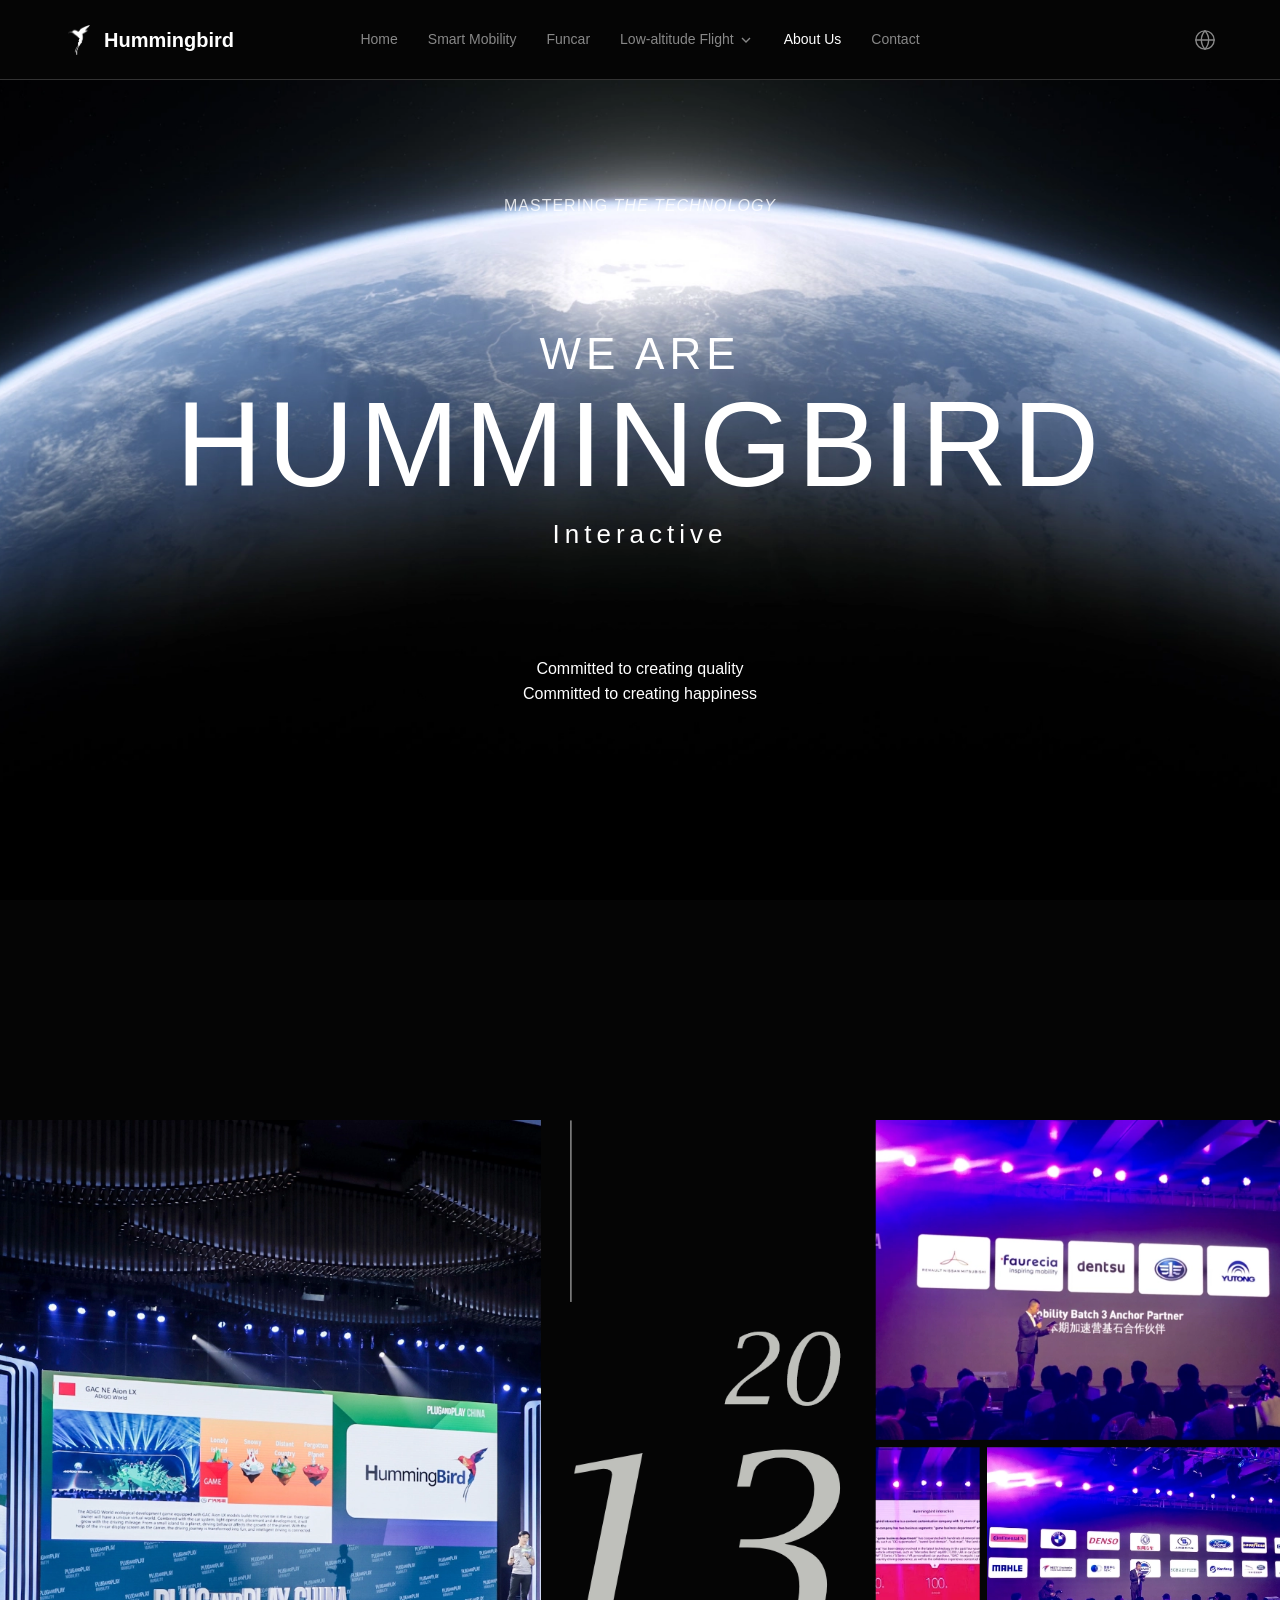
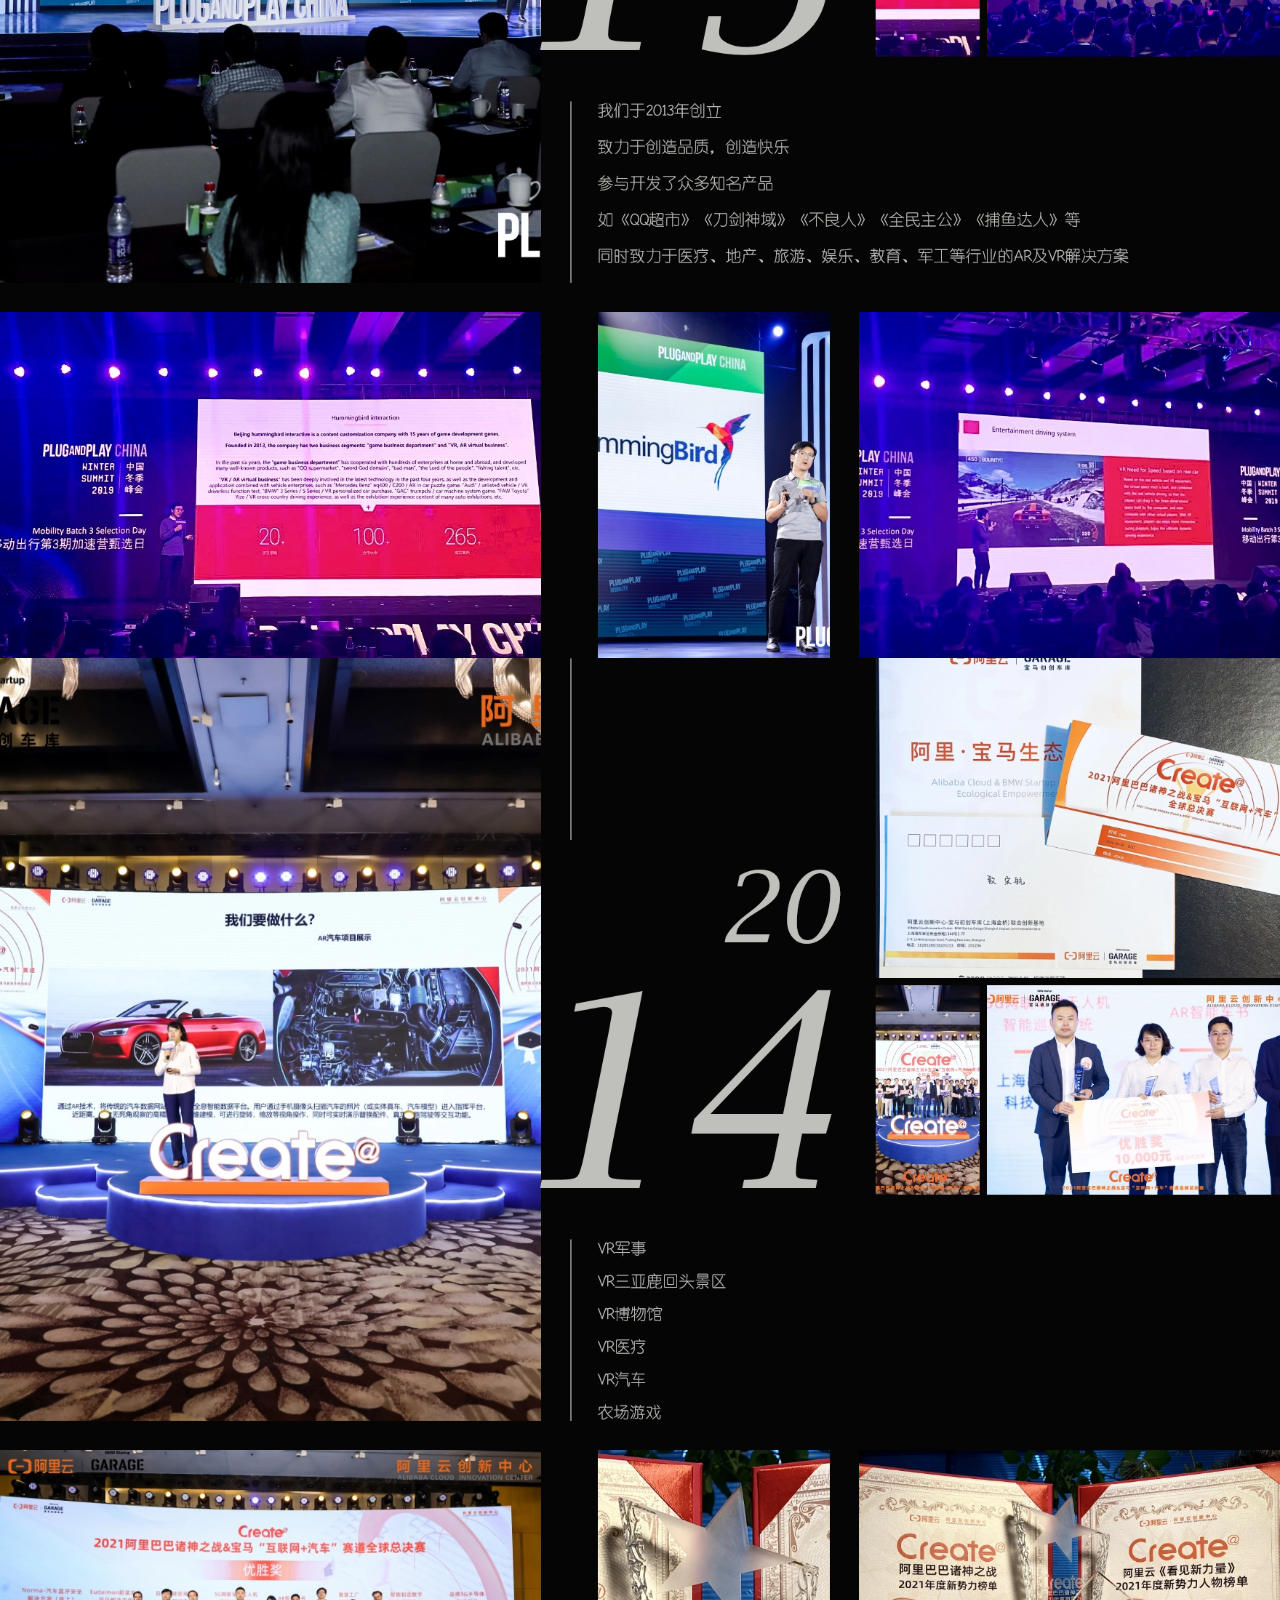
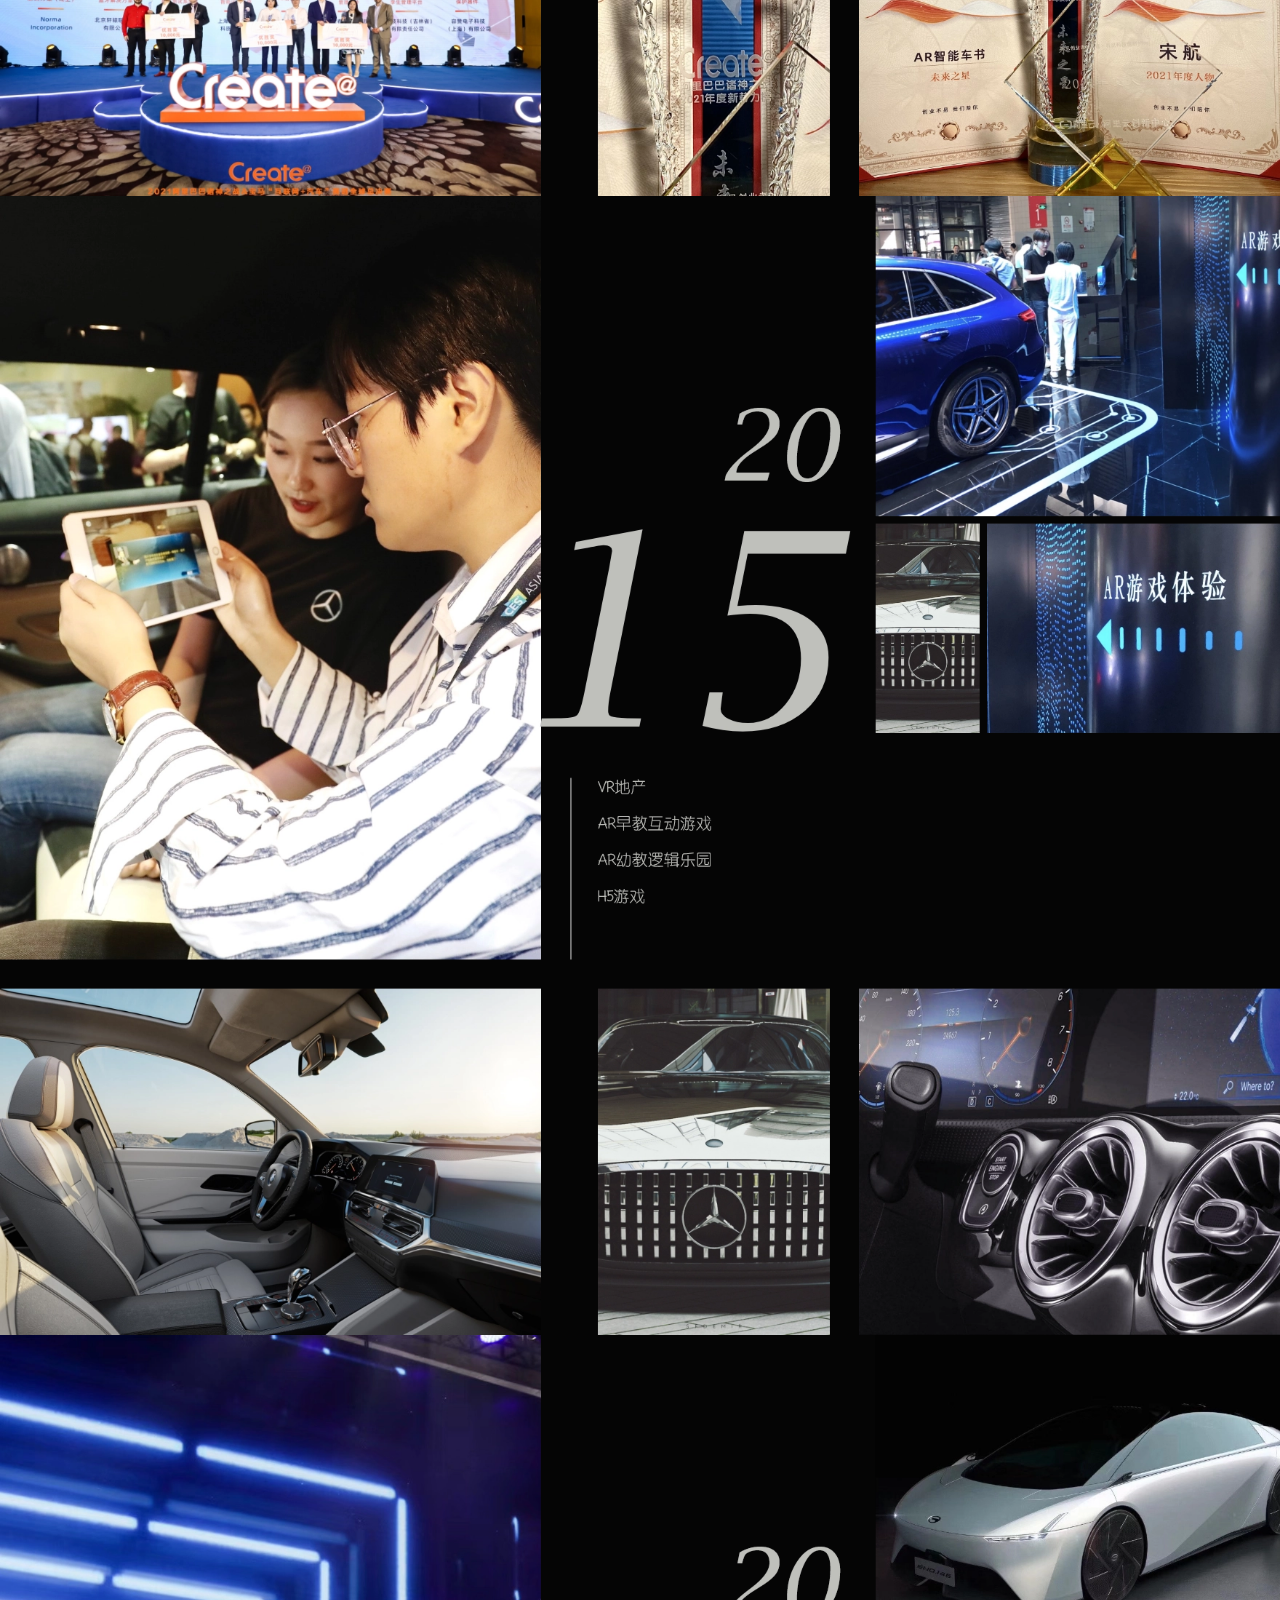
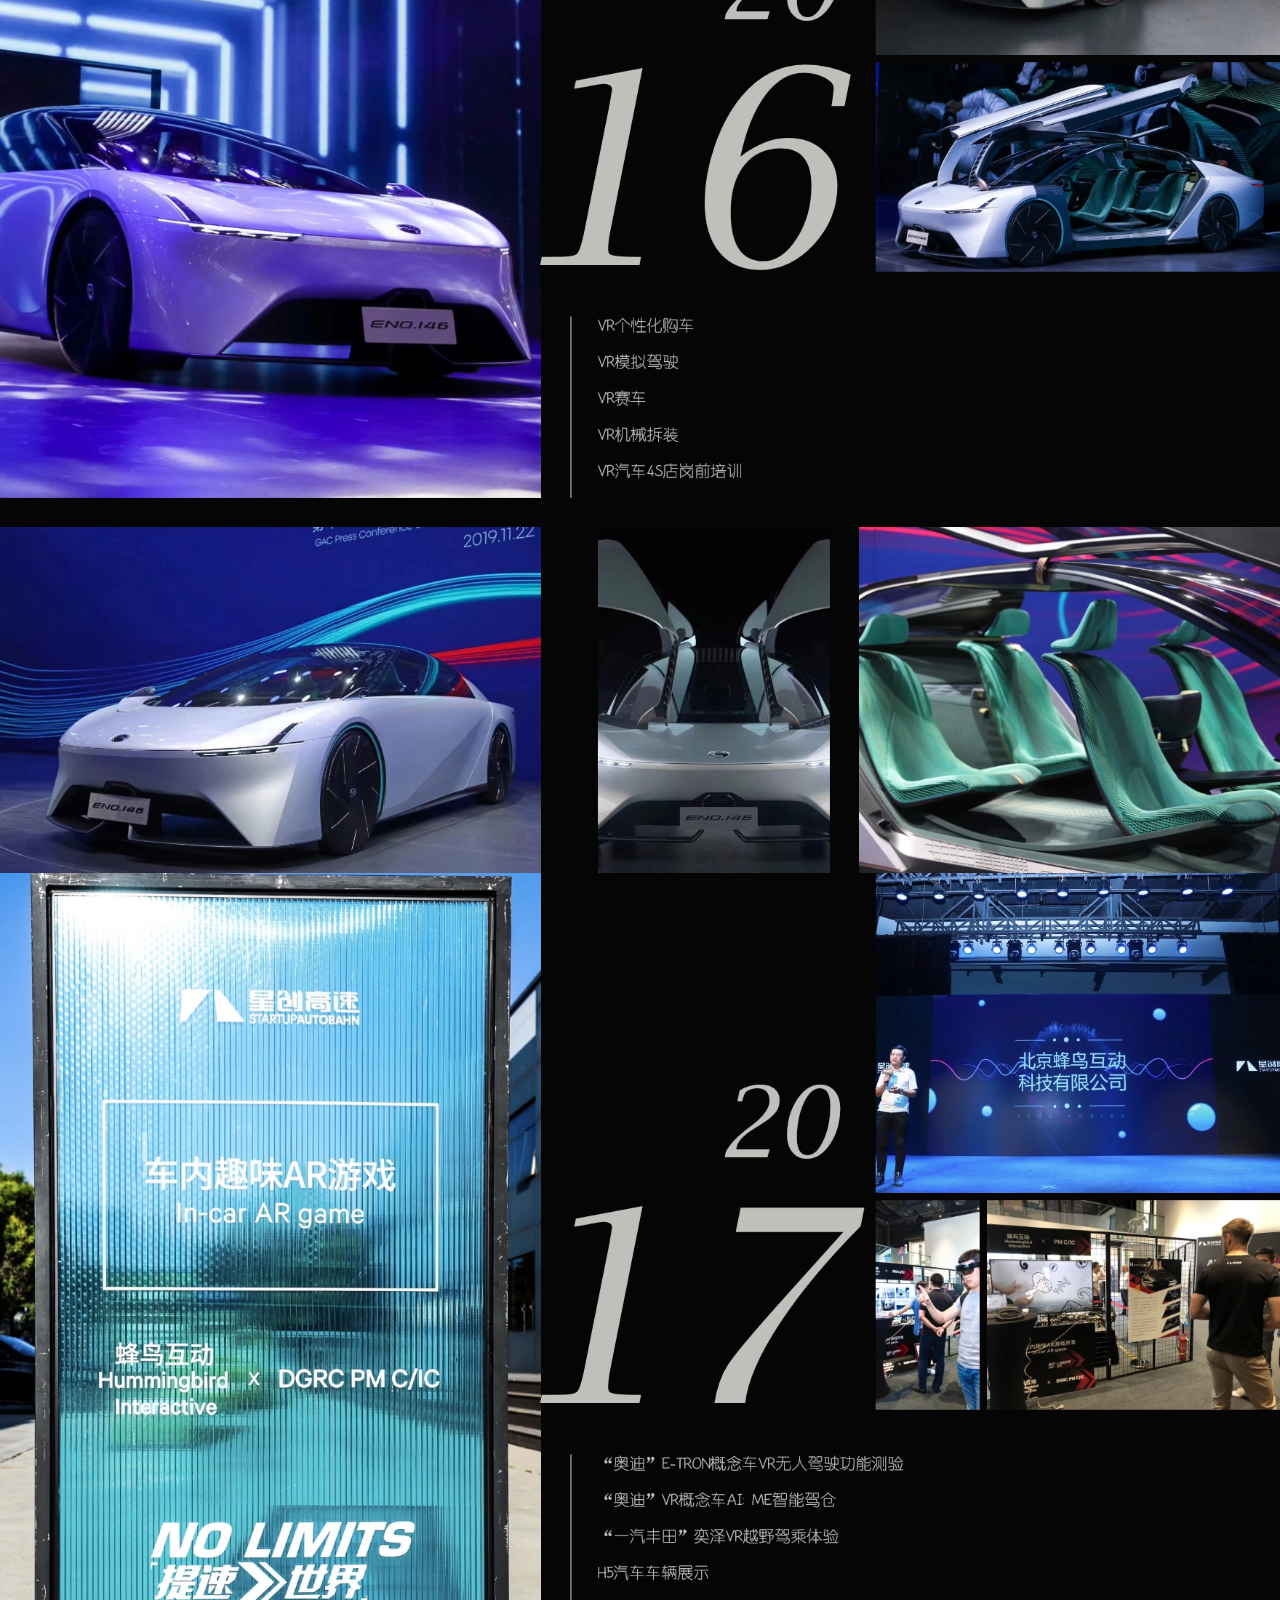
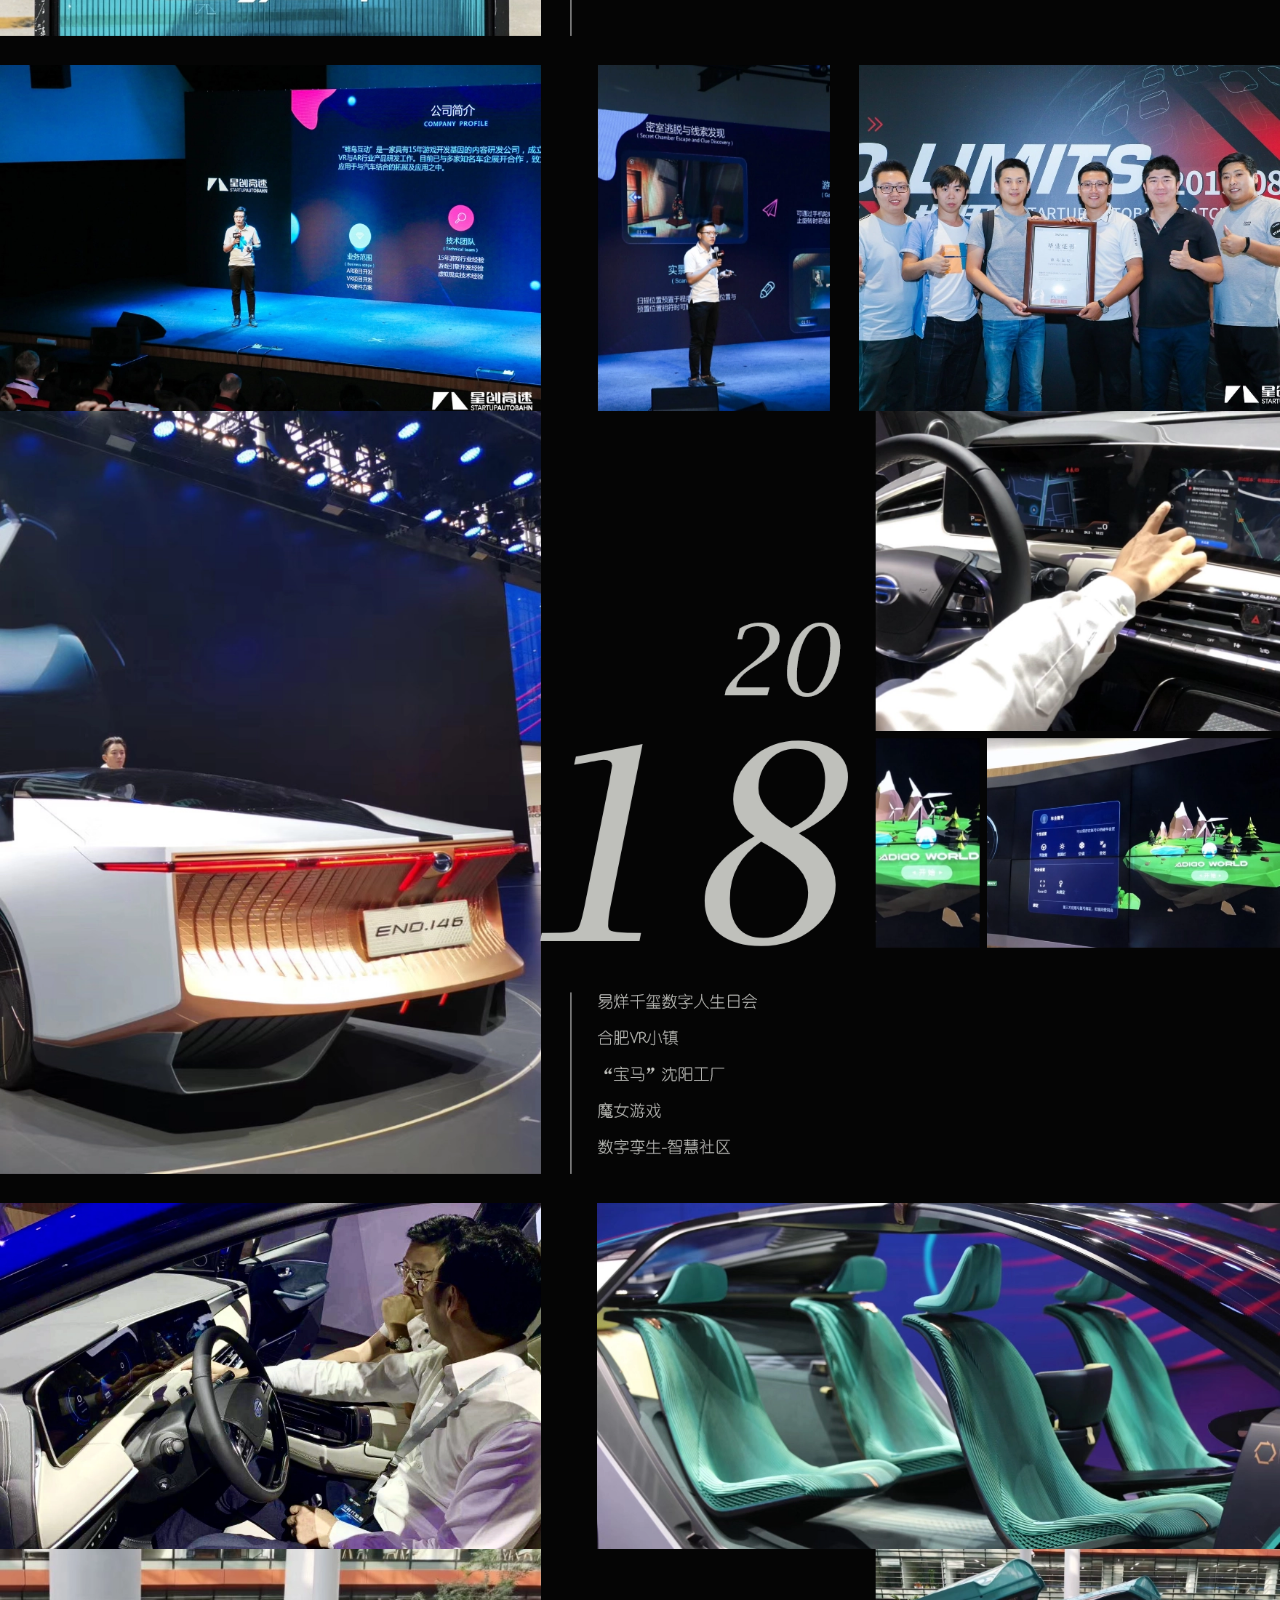
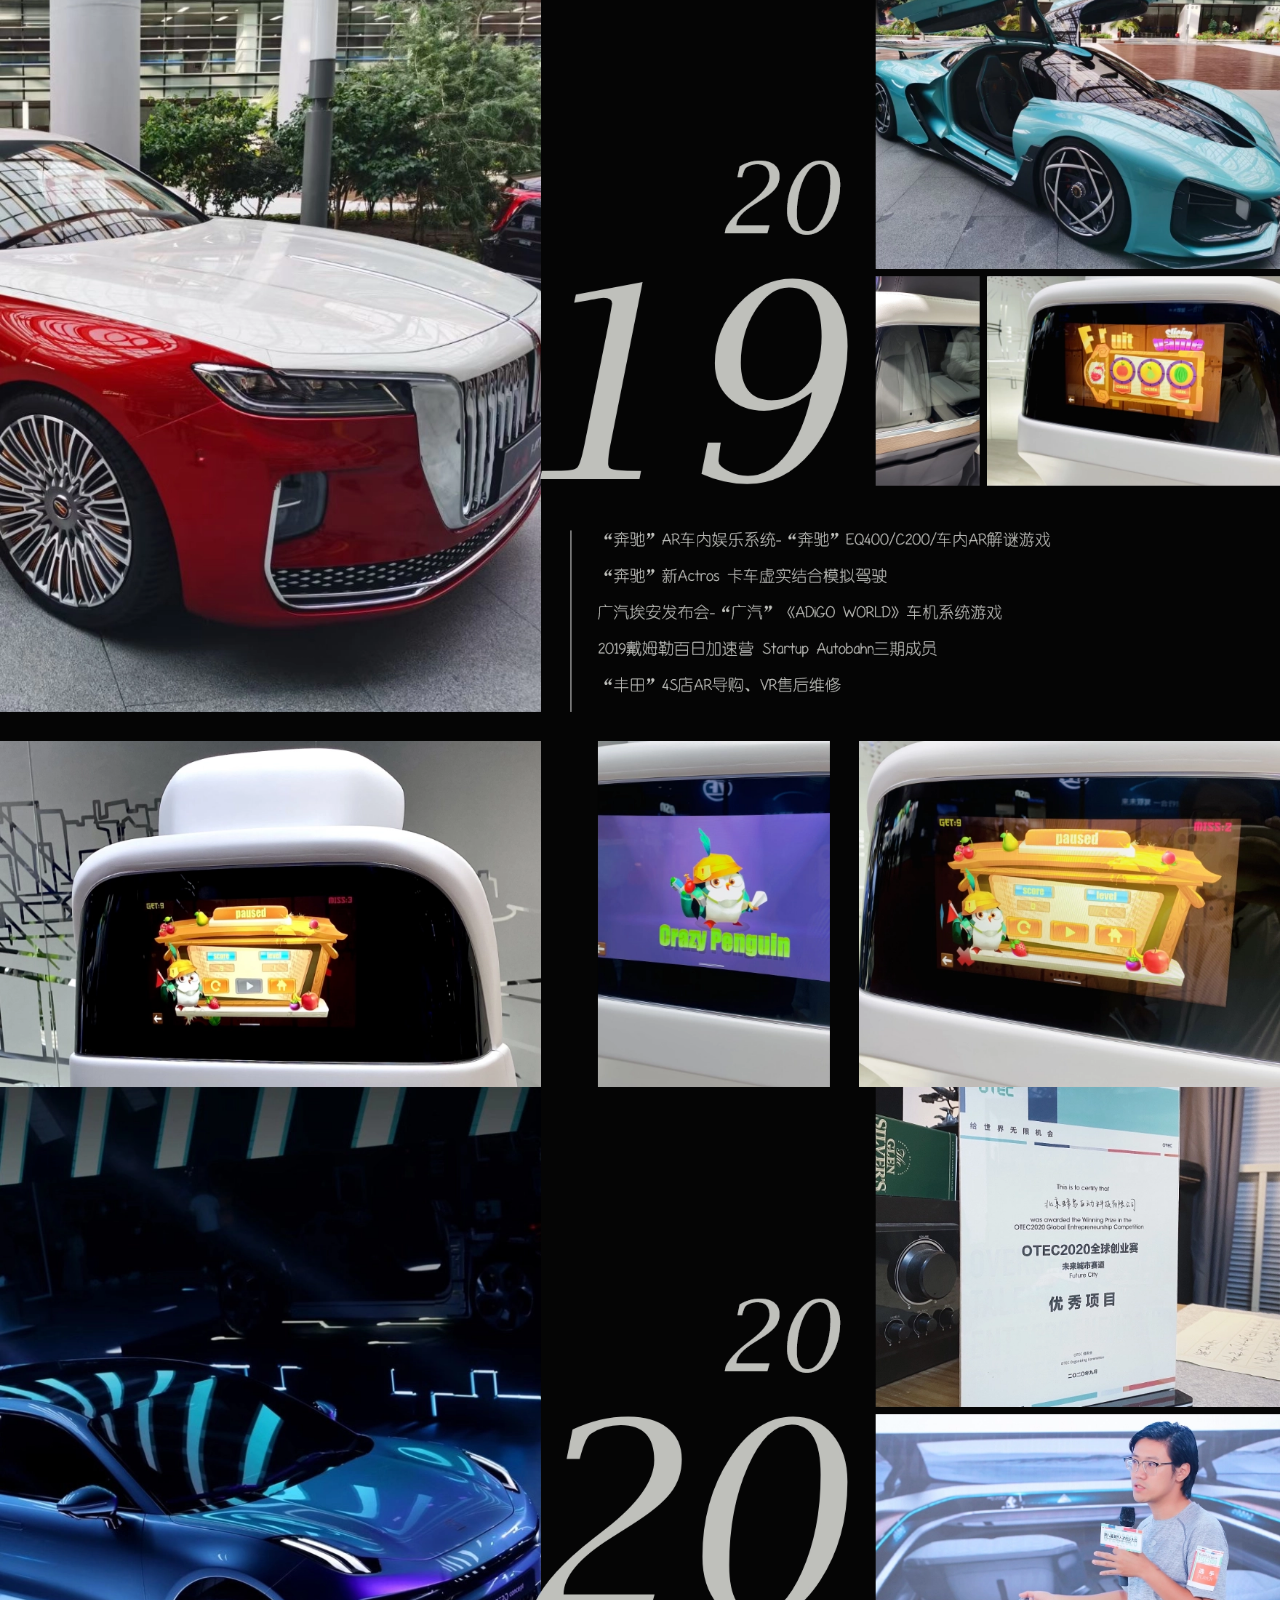
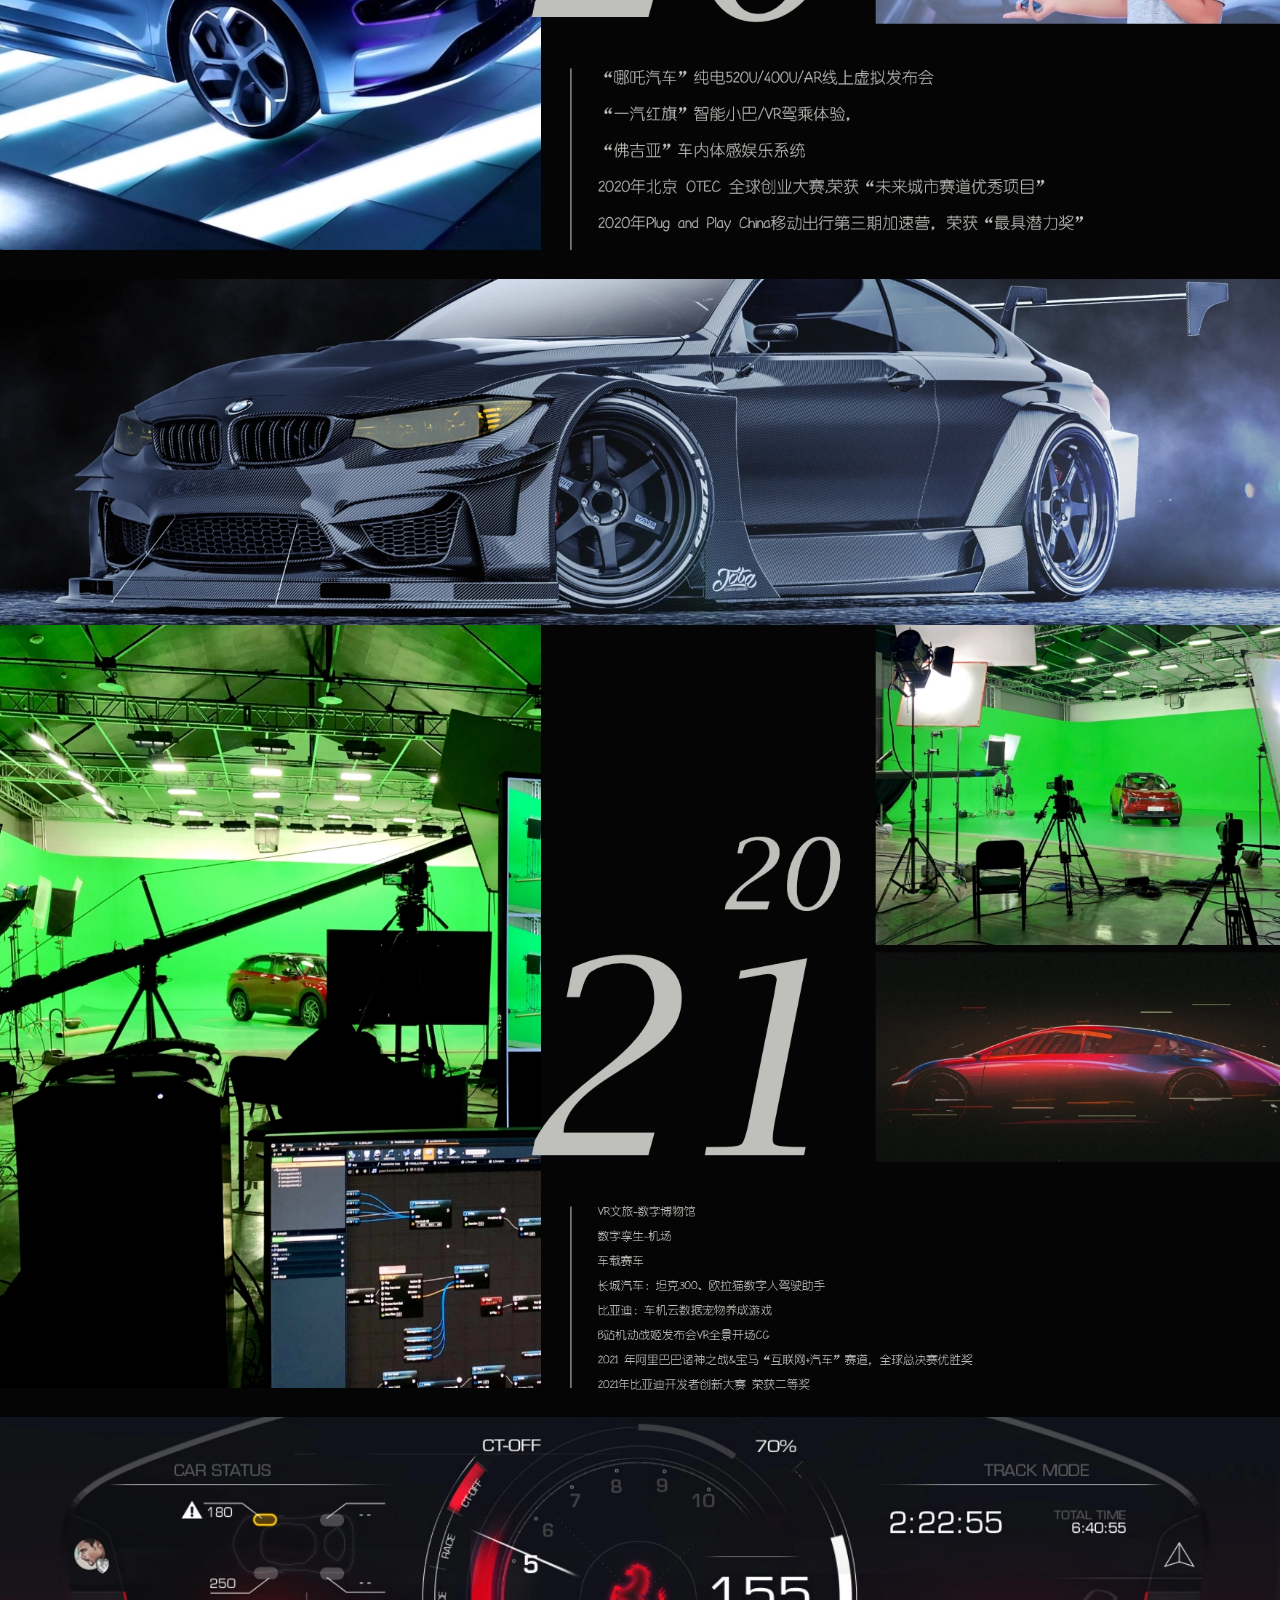
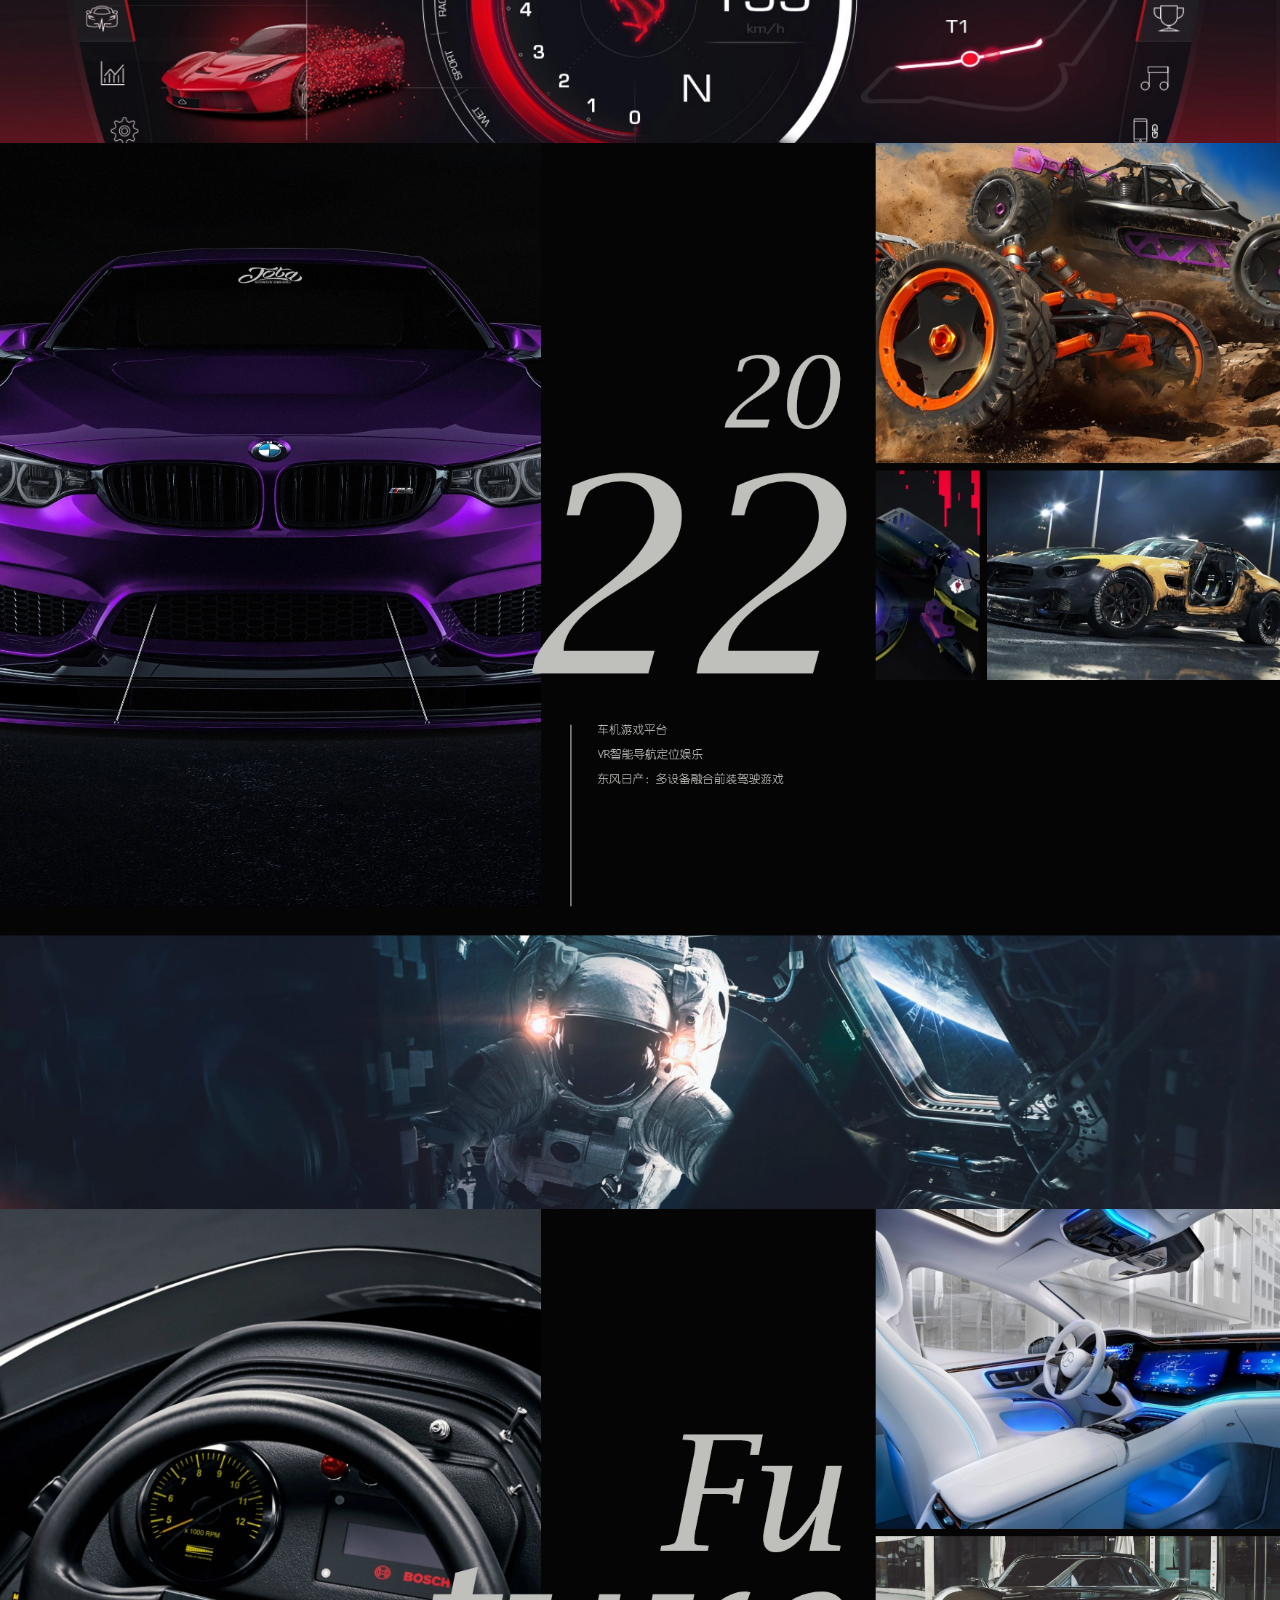
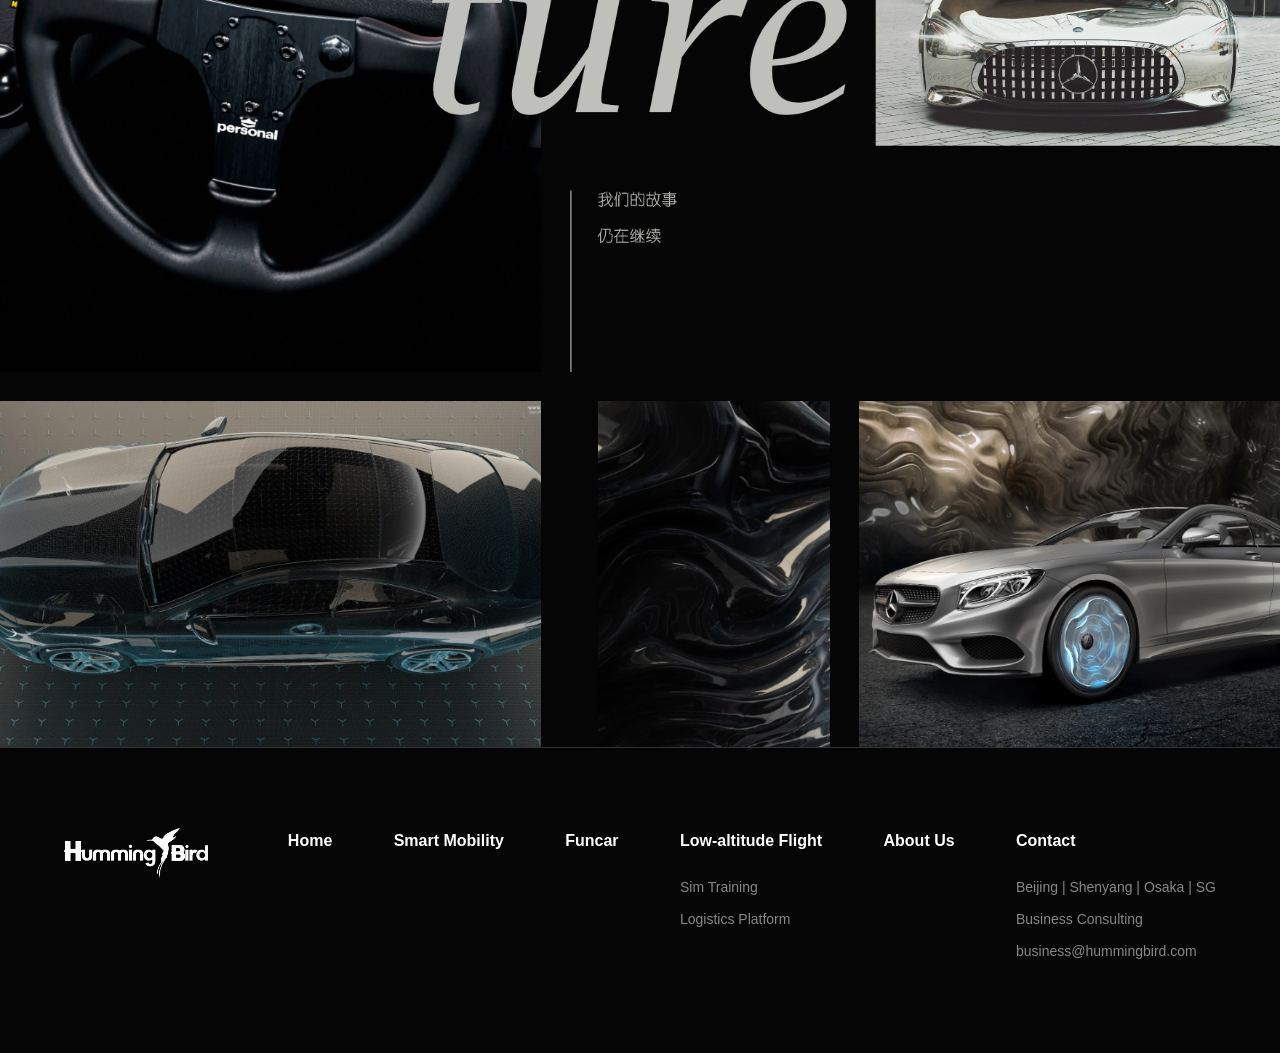
==== commit 12789009: "Add files via upload" ====
--- a/about.html
+++ b/about.html
@@ -63,7 +63,7 @@
                 <a href="index.html" class="nav-link" data-i18n="header.nav.home">首页</a>
             </div>
             <div class="nav-item single-link">
-                <a href="cases.html" class="nav-link" data-i18n="header.nav.industry_cases">智能出行</a>
+                <a href="cases.html" class="nav-link" data-i18n="header.nav.mobility">智能出行</a>
             </div>
             <div class="nav-item single-link">
                 <a href="funcar.html" class="nav-link" data-i18n="header.nav.funcar">Funcar</a>
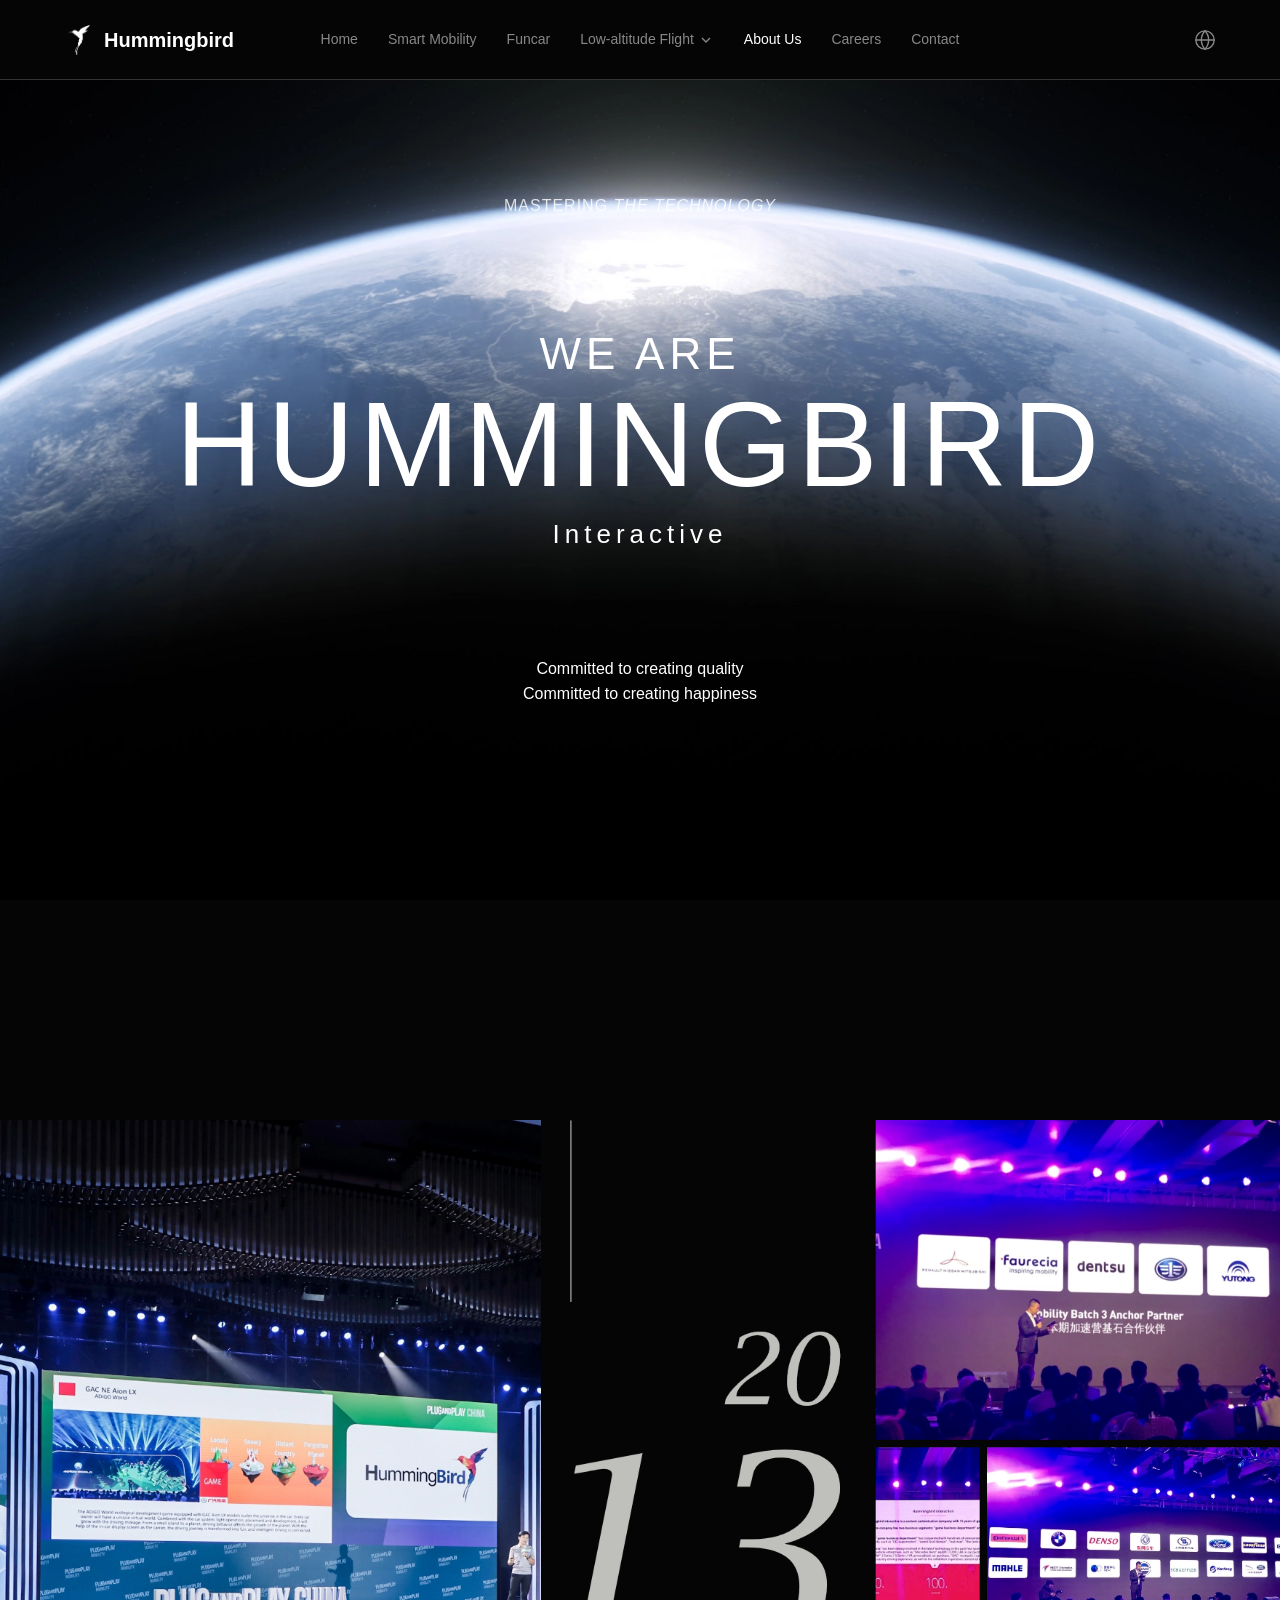
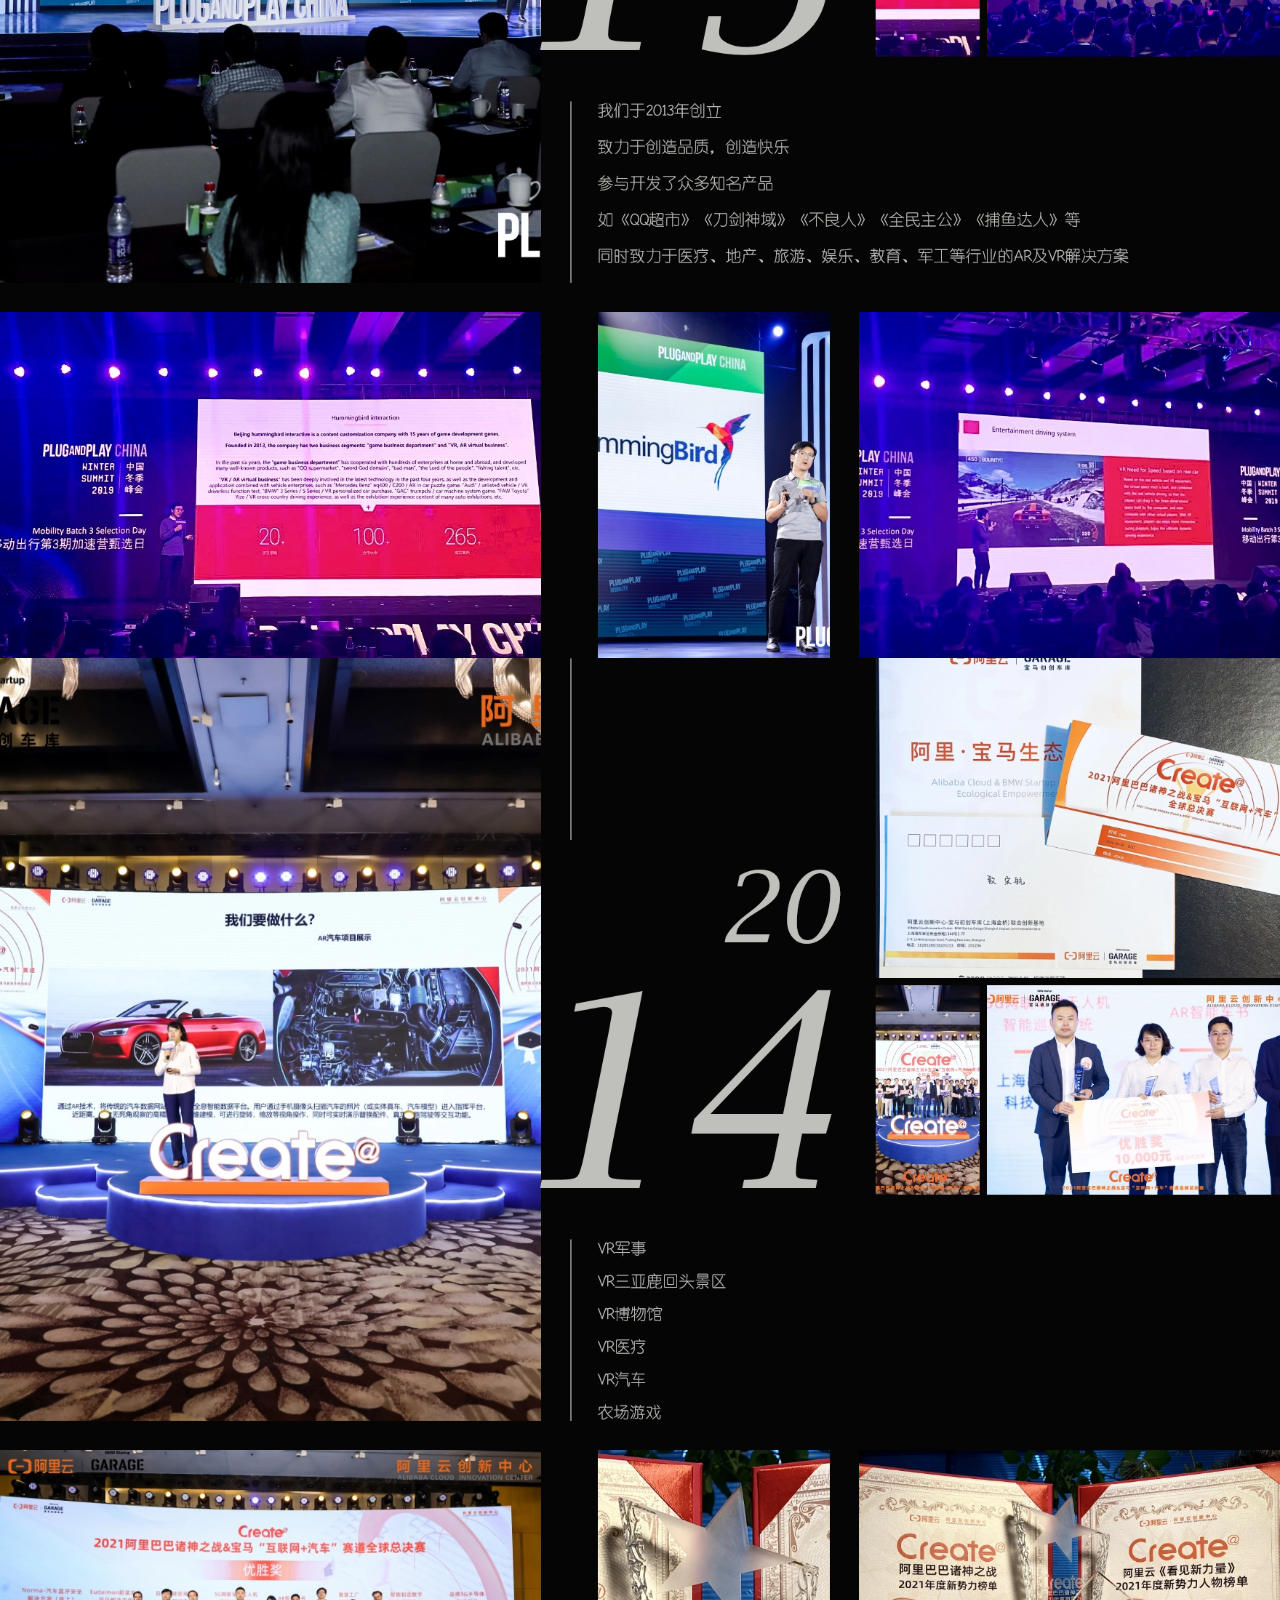
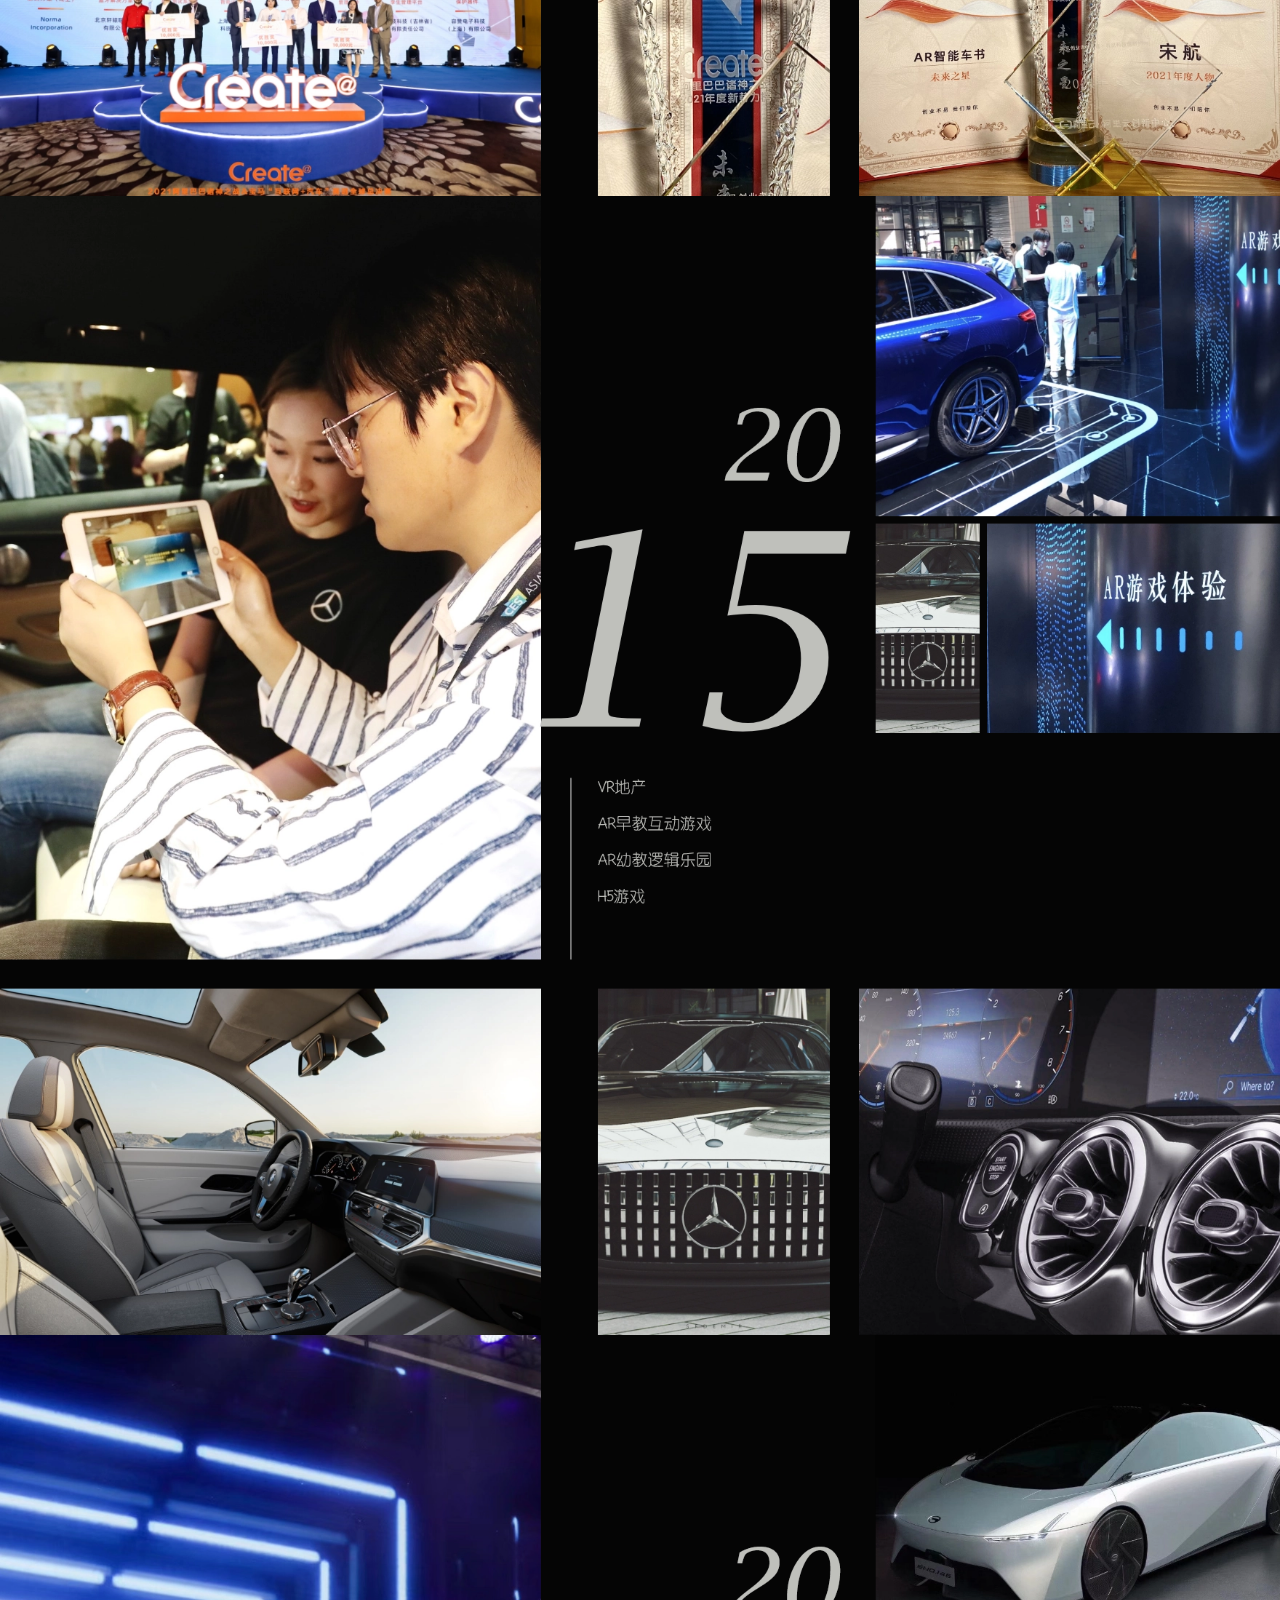
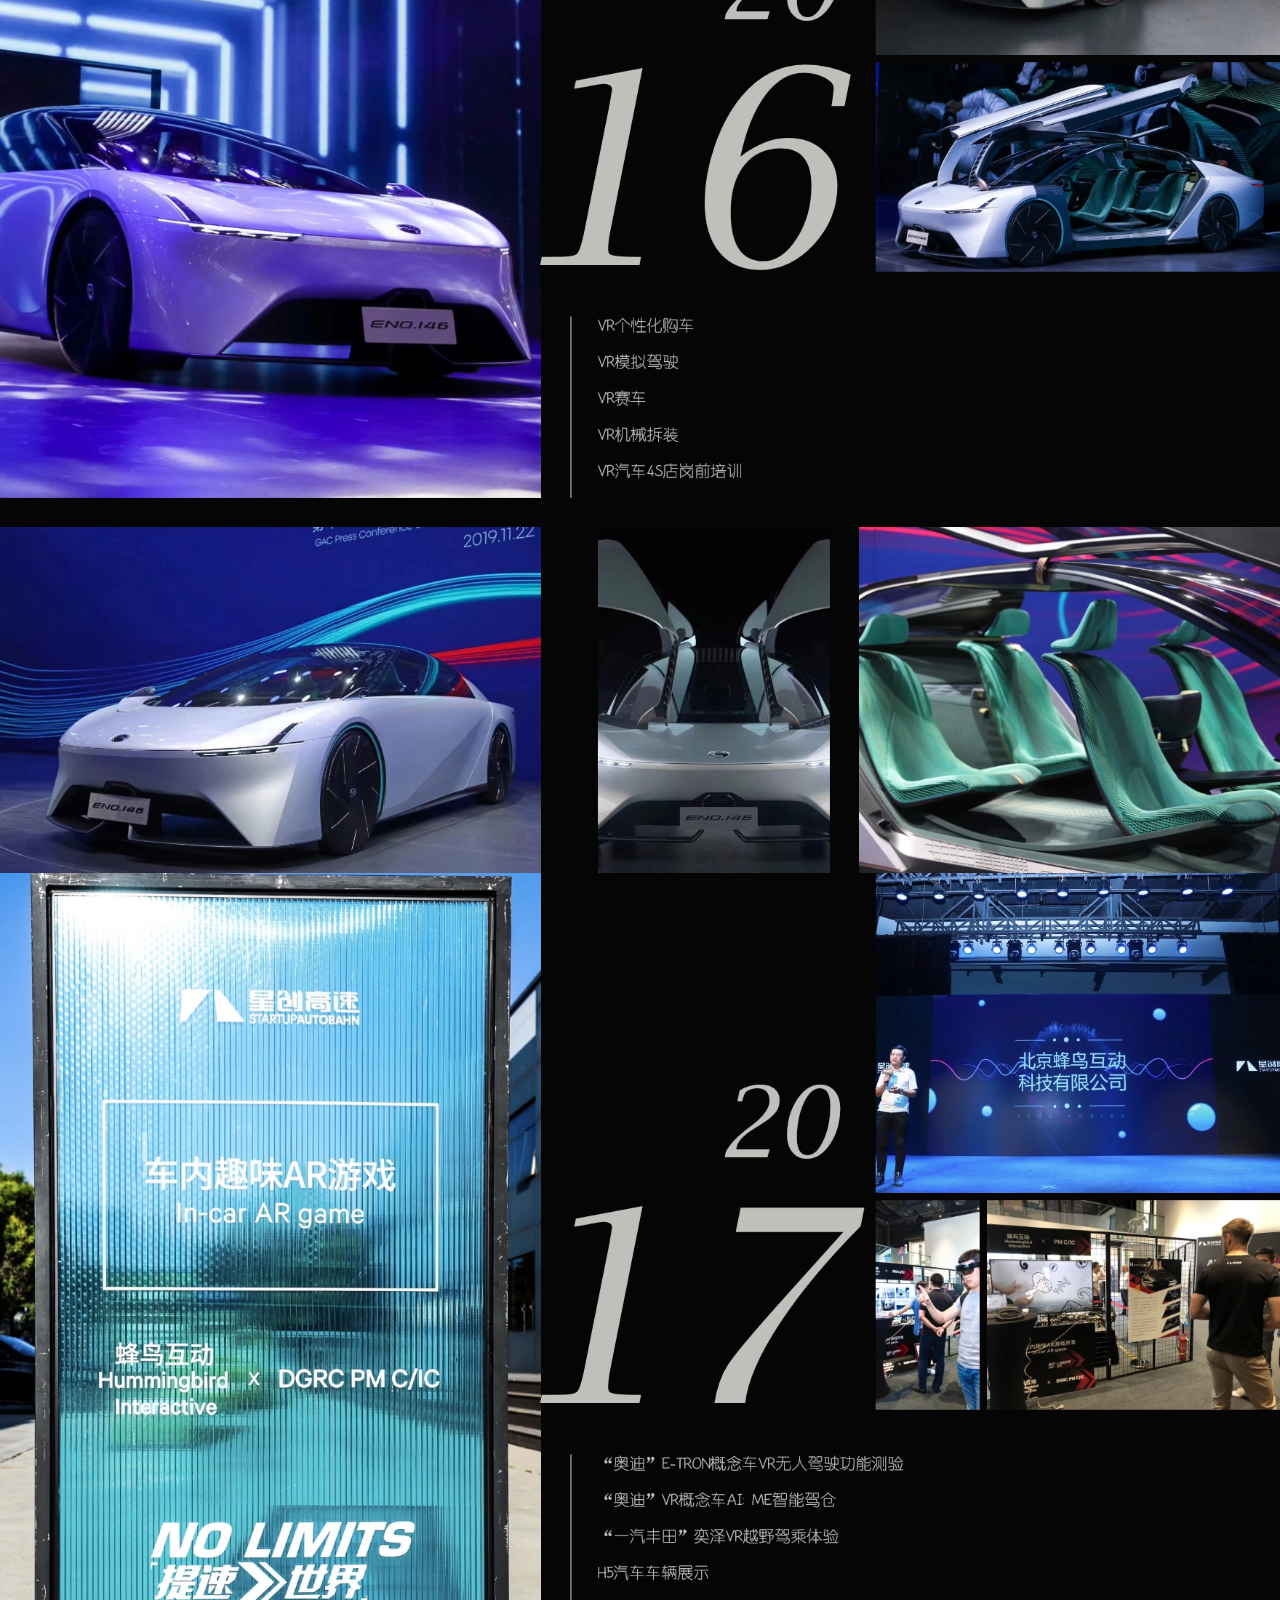
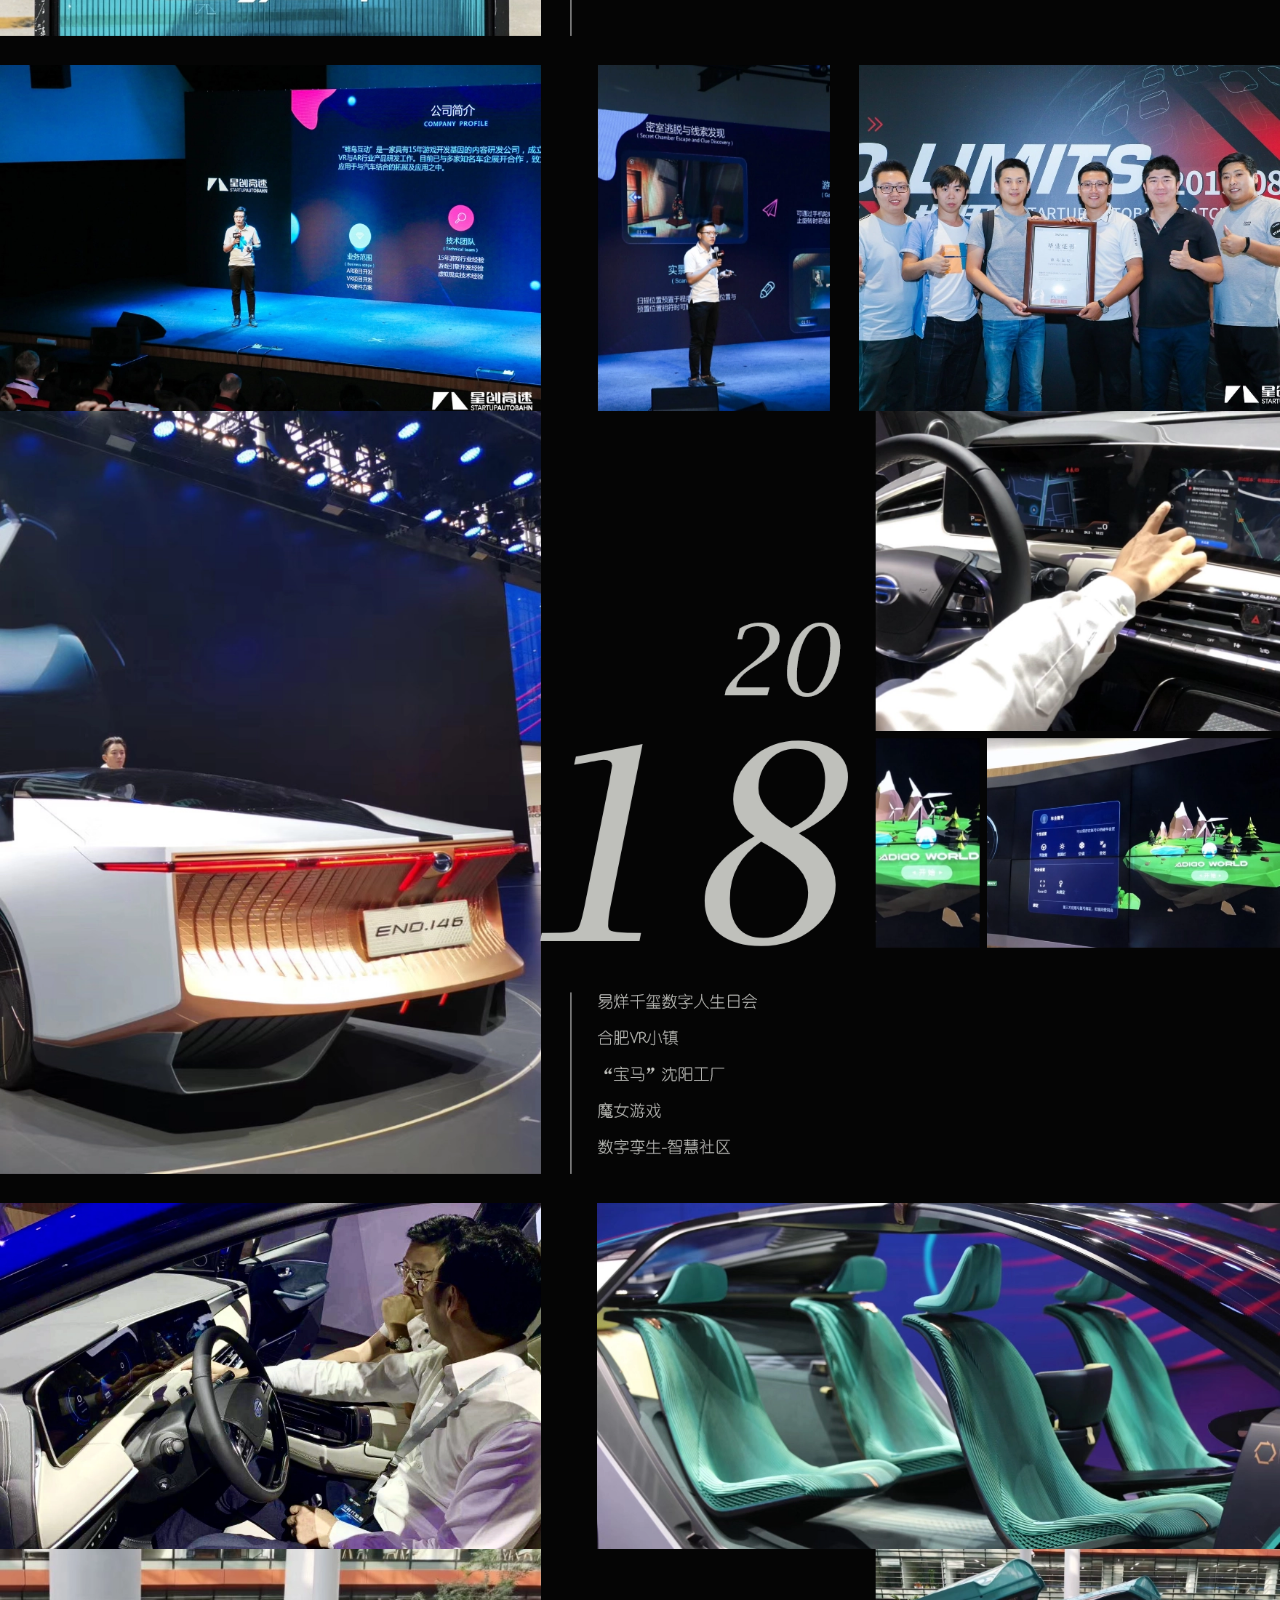
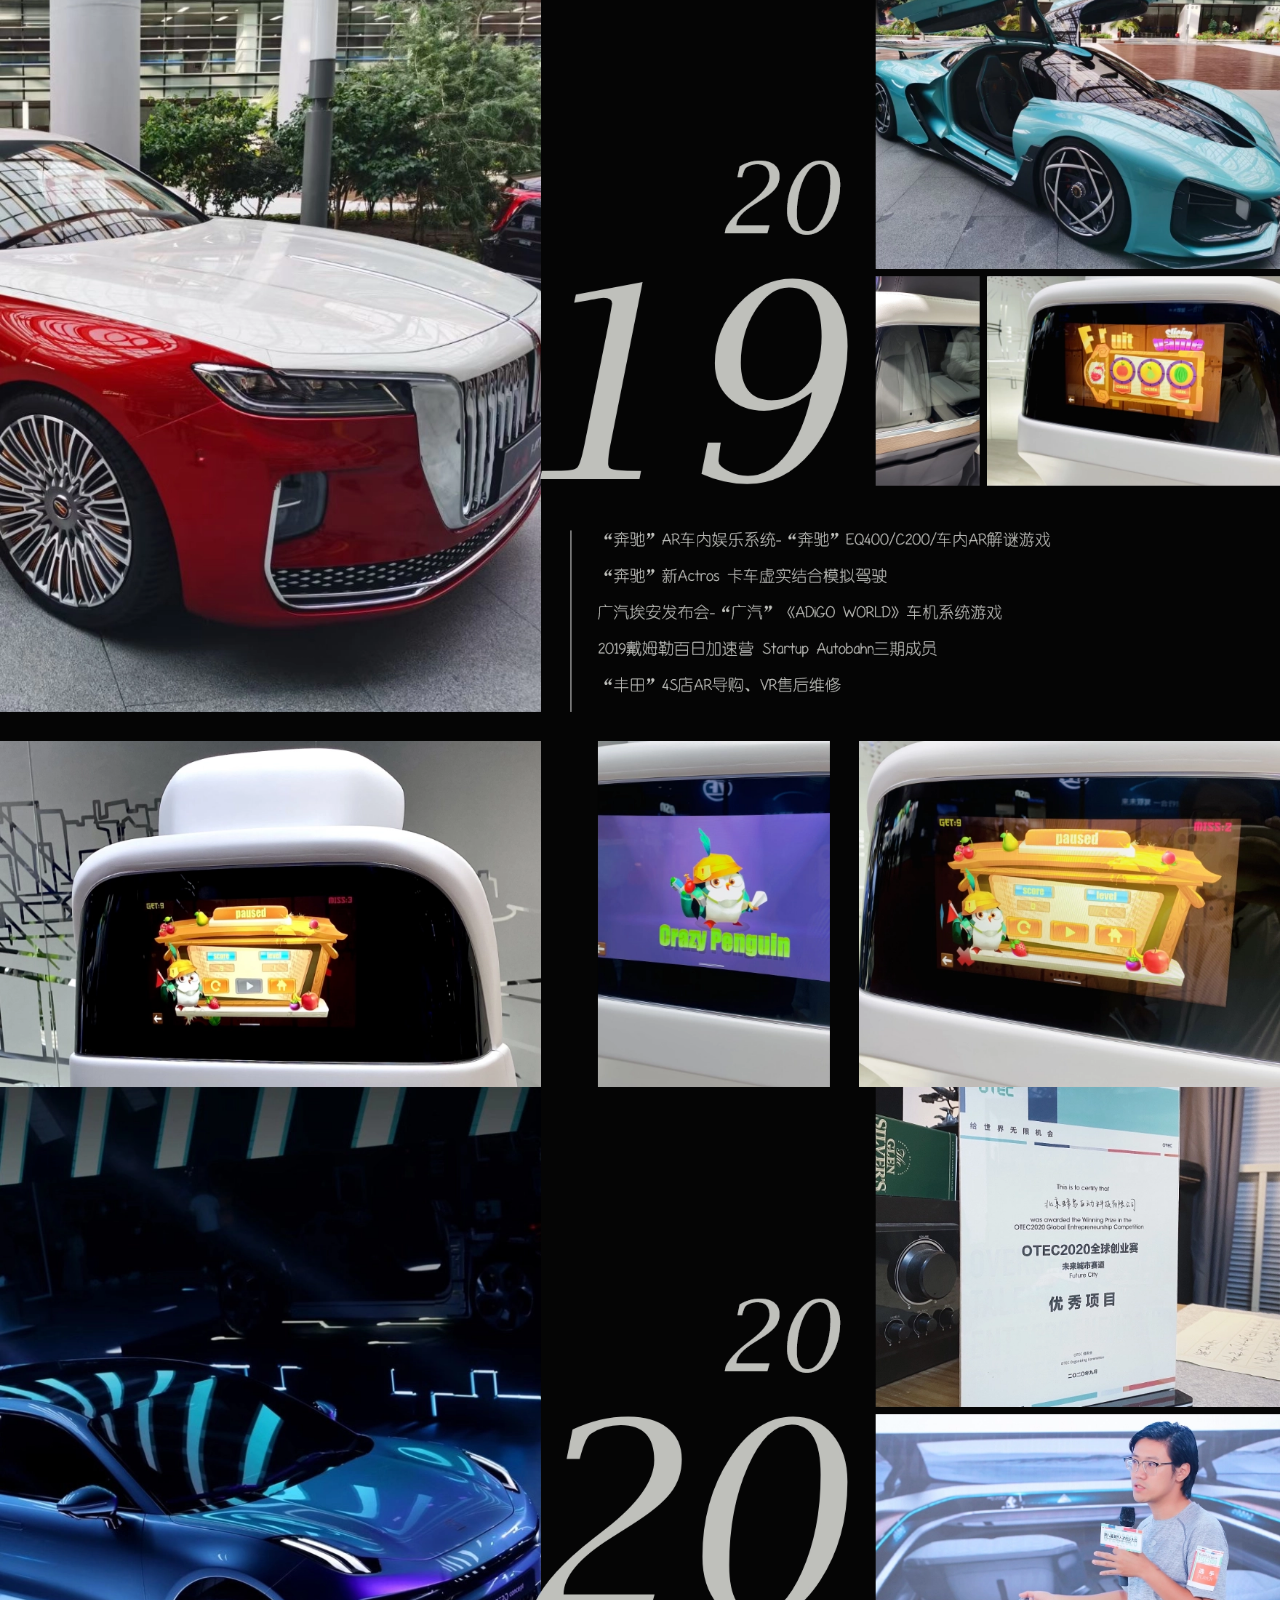
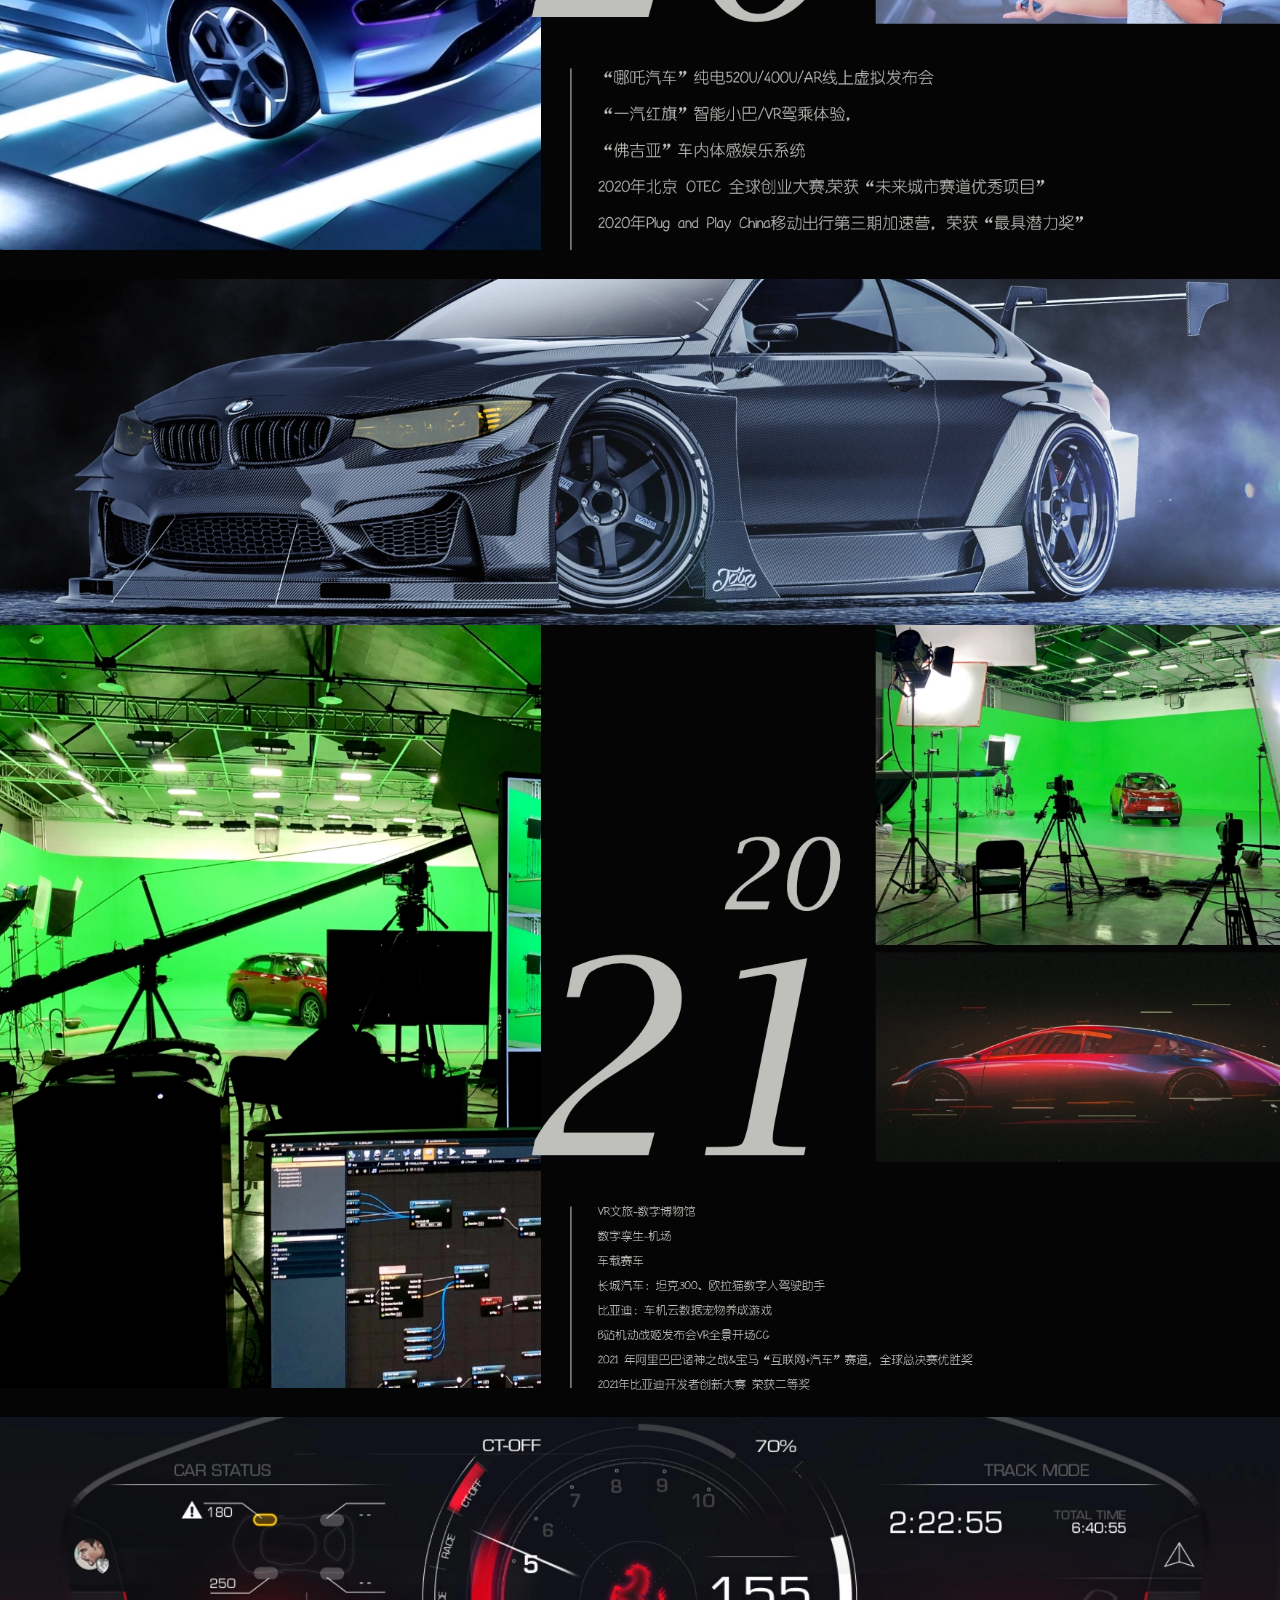
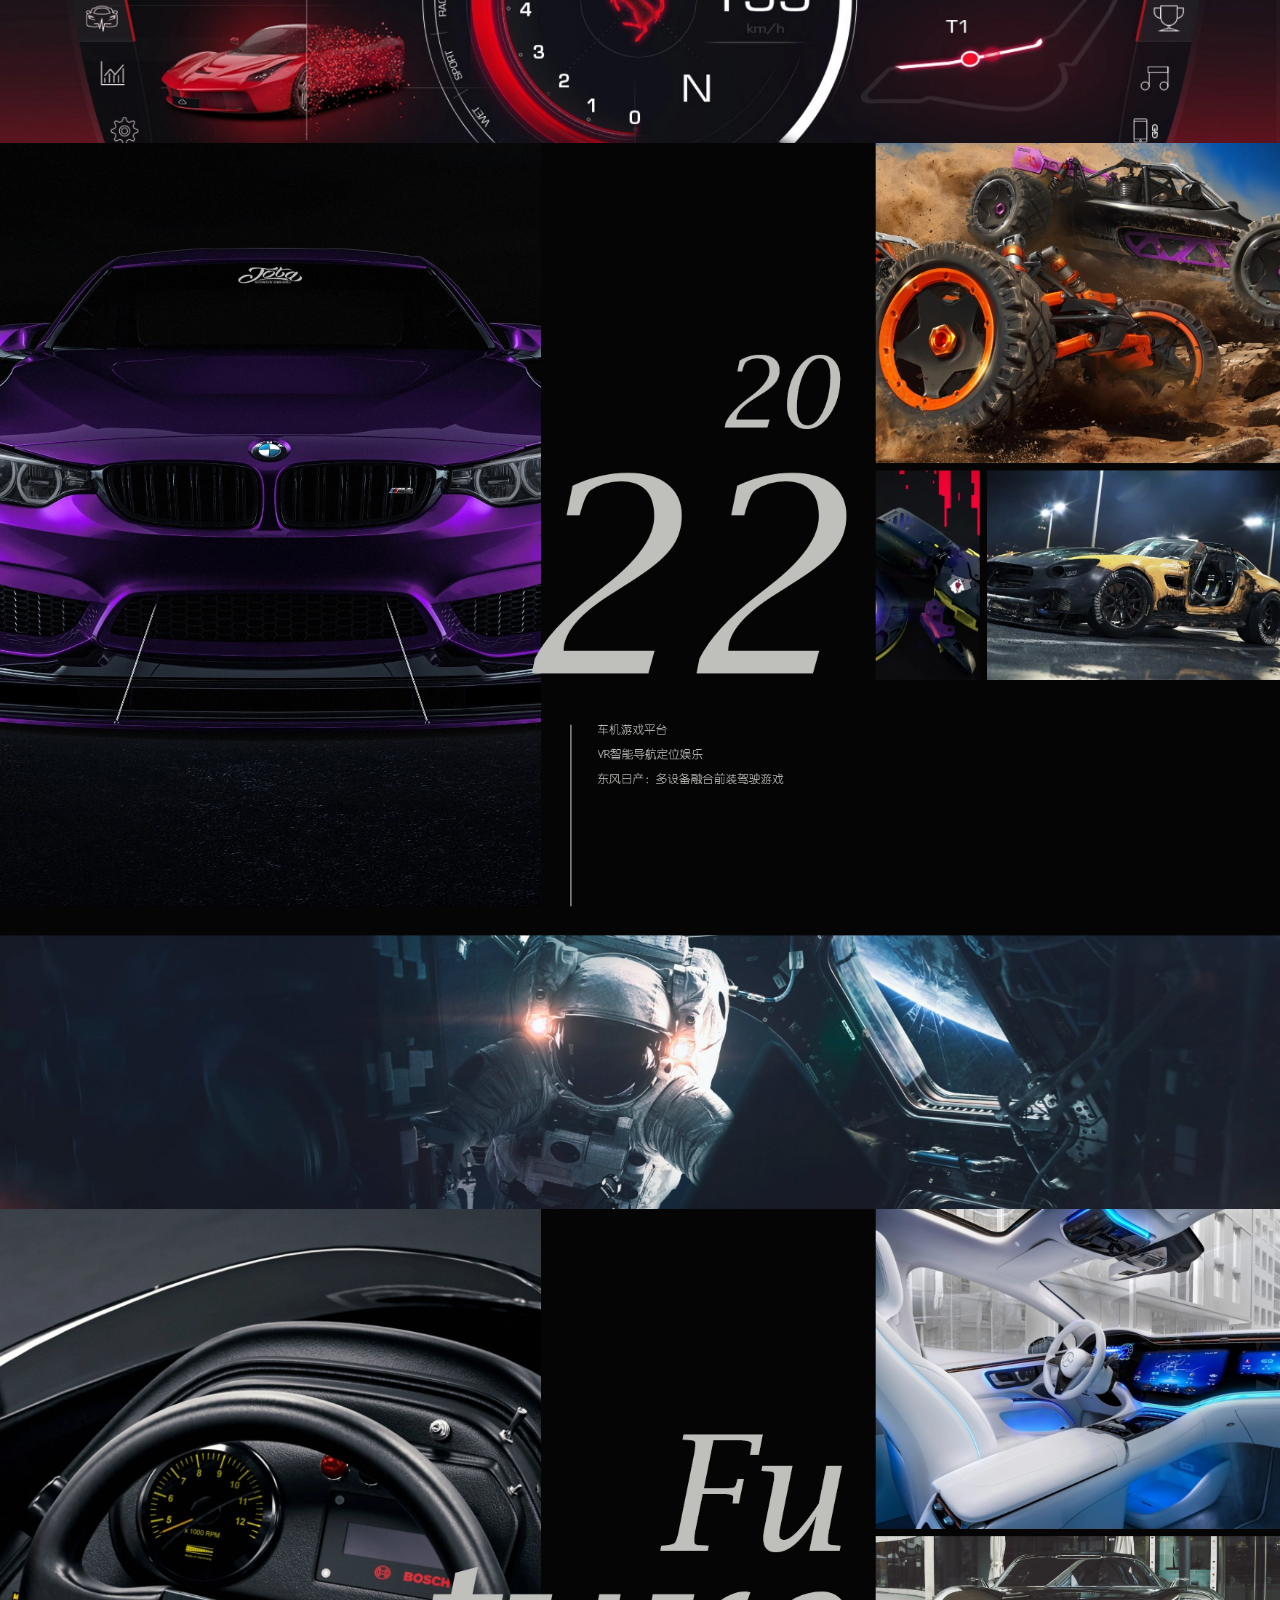
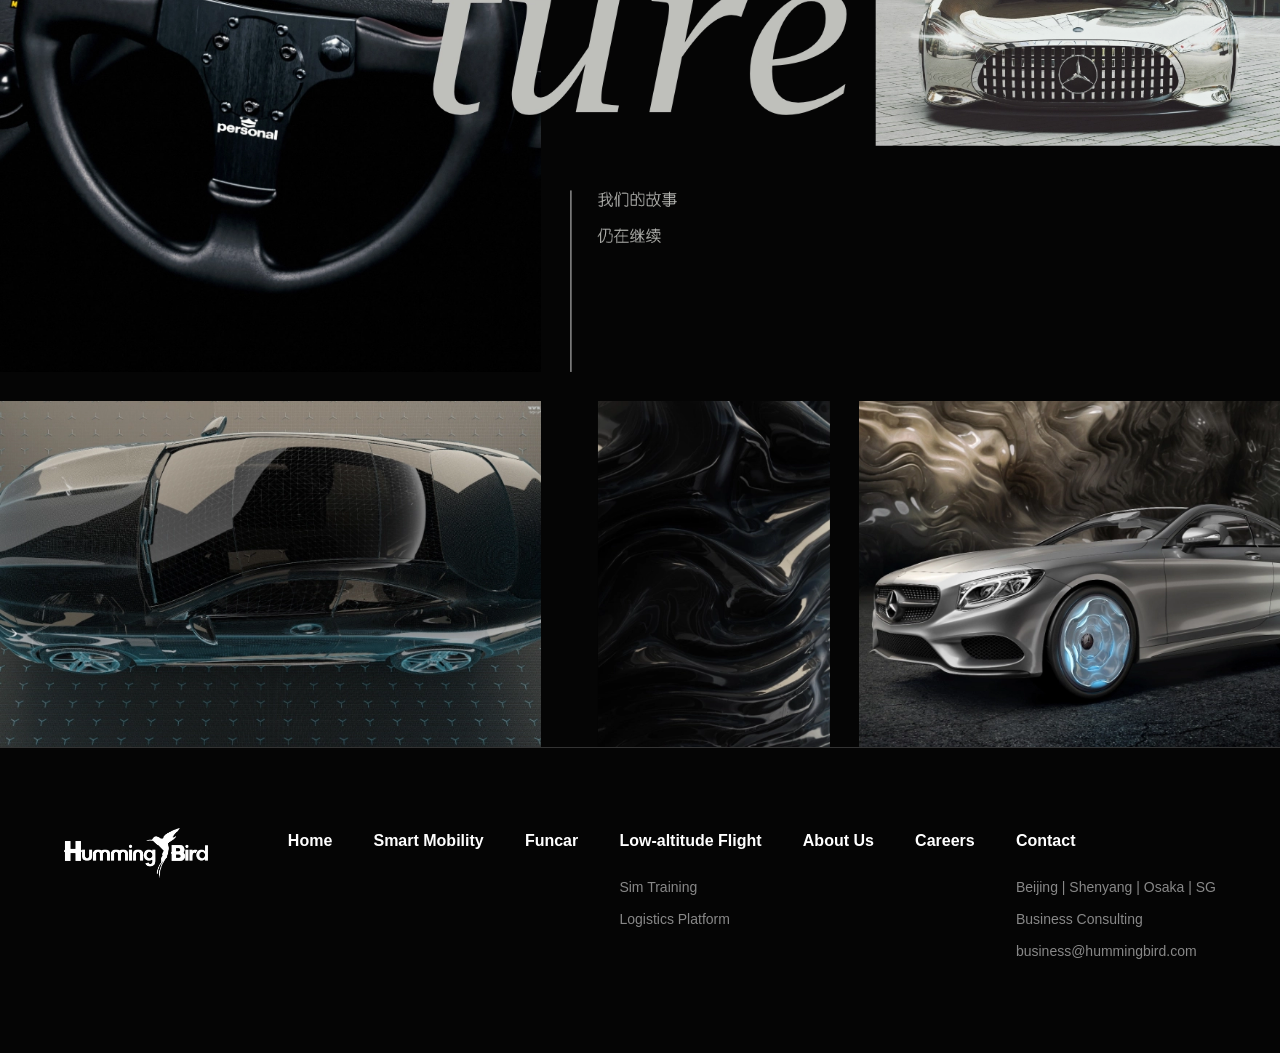
==== commit 93607488: "Add files via upload" ====
--- a/about.html
+++ b/about.html
@@ -87,10 +87,14 @@
             <div class="nav-item single-link">
                 <a href="about.html" class="nav-link" data-i18n="header.nav.about">关于我们</a>
             </div>
+            <div class="nav-item single-link">
+                <a href="careers.html" class="nav-link" data-i18n="header.nav.careers">加入我们</a>
+            </div>
 
             <div class="nav-item single-link">
                 <a href="contact.html" class="nav-link" data-i18n="header.nav.contact">联系我们</a>
             </div>
+            
         </nav>
 
         <div class="header-right">
@@ -217,6 +221,8 @@
                     <div class="f-links"></div>
                 </div>
 
+                <div><h4><a href="careers.html" data-i18n="header.nav.careers">加入我们</a></h4><div class="f-links"></div></div>
+
                 <!-- 6. 联系我们 (修复了原代码中的标签错误) -->
                 <div class="f-col contact-col">
                     <h4><a href="contact.html" data-i18n="header.nav.contact">联系我们</a></h4>
--- a/style.css
+++ b/style.css
@@ -1012,4 +1012,98 @@
     
     .ft-steps-wrap { padding: 25px 15px !important; margin-bottom: 30px !important; }
     .ft-tags-wrap { margin-bottom: 25px !important; }
+}
+
+
+/* ==========================================================================
+   加入我们页面专属样式 (Careers)
+   ========================================================================== */
+
+/* 1. Hero 区域微调 */
+.hero-careers { height: 450px !important; }
+.hero-careers h1 { font-size: 56px !important; font-weight: 700 !important; color: #fff; margin-bottom: 0; letter-spacing: 4px; }
+.hero-careers .hero-desc { font-size: 18px; color: #ccc; margin-top: 20px; }
+
+/* 2. "我们期待的人才" 专属寄语模块 */
+.careers-message { 
+    text-align: center; 
+    max-width: 900px; 
+    margin: 0 auto 100px auto; 
+    padding: 60px 5%; 
+    background-color: #111; 
+    border-radius: 20px; 
+    border: 1px solid #222;
+    box-shadow: 0 20px 50px rgba(0,0,0,0.3);
+}
+.careers-message h2 { font-size: 32px; margin-bottom: 25px; color: var(--accent-color); letter-spacing: 2px; }
+.careers-message p { font-size: 16px; line-height: 1.9; color: #e0e0e0; margin-bottom: 15px; text-align: justify; }
+
+/* 3. 职位卡片网格布局 */
+.jobs-grid { 
+    display: grid; 
+    grid-template-columns: 1fr 1fr; /* 两列并排展示 */
+    gap: 40px; 
+    max-width: 1400px; 
+    margin: 0 auto; 
+    padding: 0 5% 100px 5%; 
+}
+.job-card { 
+    background-color: #111; 
+    border-radius: 24px; 
+    padding: 50px; 
+    border: 1px solid #222; 
+    transition: transform 0.3s, box-shadow 0.3s; 
+}
+.job-card:hover { 
+    transform: translateY(-5px); 
+    box-shadow: 0 20px 50px rgba(0,0,0,0.4); 
+    border-color: #333; 
+}
+
+/* 4. 职位卡片内部排版 */
+.job-card h3 { 
+    font-size: 28px; 
+    color: #fff; 
+    margin-bottom: 30px; 
+    border-bottom: 1px solid #222; 
+    padding-bottom: 20px; 
+}
+.job-card h4 { 
+    font-size: 16px; 
+    color: var(--accent-color); 
+    margin-top: 30px; 
+    margin-bottom: 15px; 
+    font-weight: 600;
+}
+.job-list { list-style: none; padding: 0; }
+.job-list li { 
+    position: relative; 
+    padding-left: 20px; 
+    margin-bottom: 12px; 
+    font-size: 14px; 
+    color: #aaa; 
+    line-height: 1.7; 
+}
+.job-list li::before { 
+    content: ''; 
+    position: absolute; 
+    left: 0; 
+    top: 8px; 
+    width: 6px; 
+    height: 6px; 
+    background-color: var(--accent-color); 
+    border-radius: 50%; 
+}
+
+/* 5. 手机与平板端响应式 */
+@media (max-width: 1024px) {
+    .jobs-grid { grid-template-columns: 1fr; } /* 屏幕变窄时变成一行一个 */
+    .job-card { padding: 40px 30px; }
+}
+@media (max-width: 768px) {
+    .hero-careers h1 { font-size: 36px !important; }
+    .careers-message { margin: 0 5% 60px 5%; padding: 40px 20px; }
+    .careers-message h2 { font-size: 24px; }
+    .careers-message p { font-size: 15px; }
+    .job-card h3 { font-size: 22px; }
 }
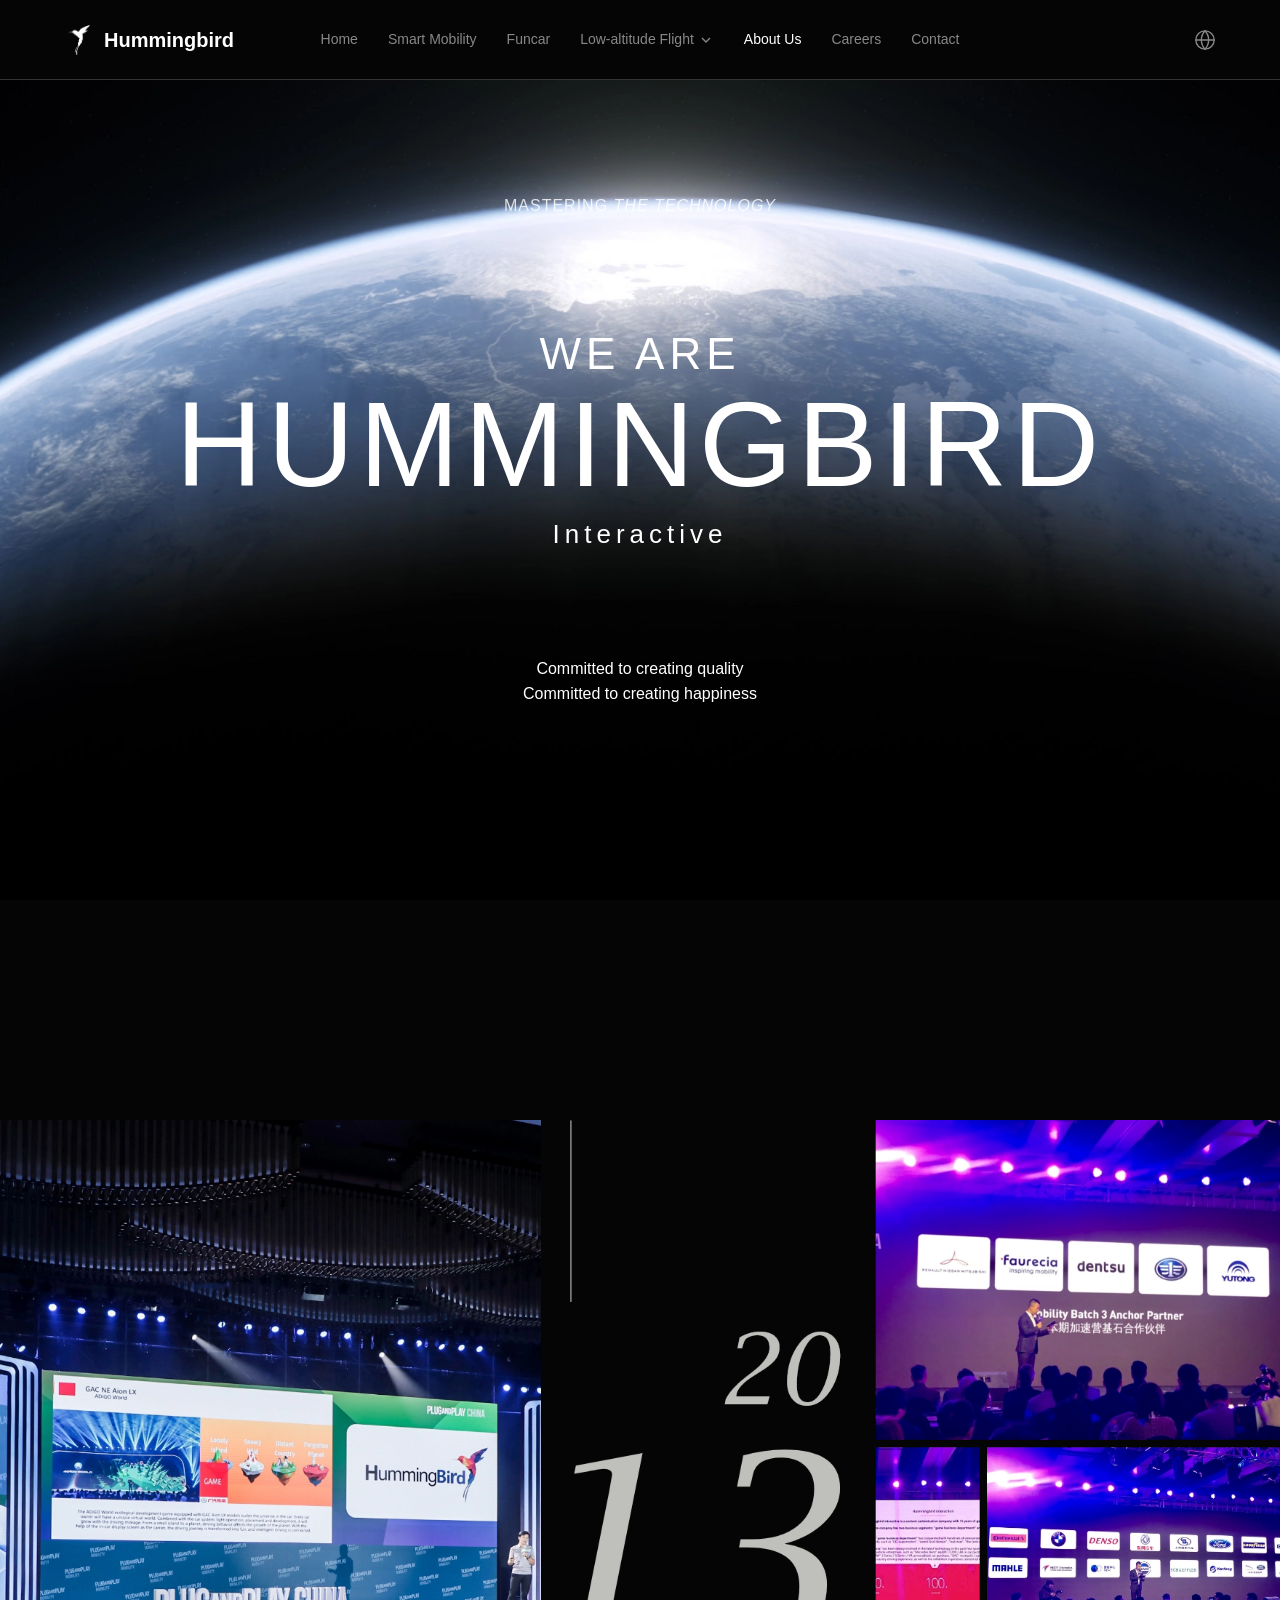
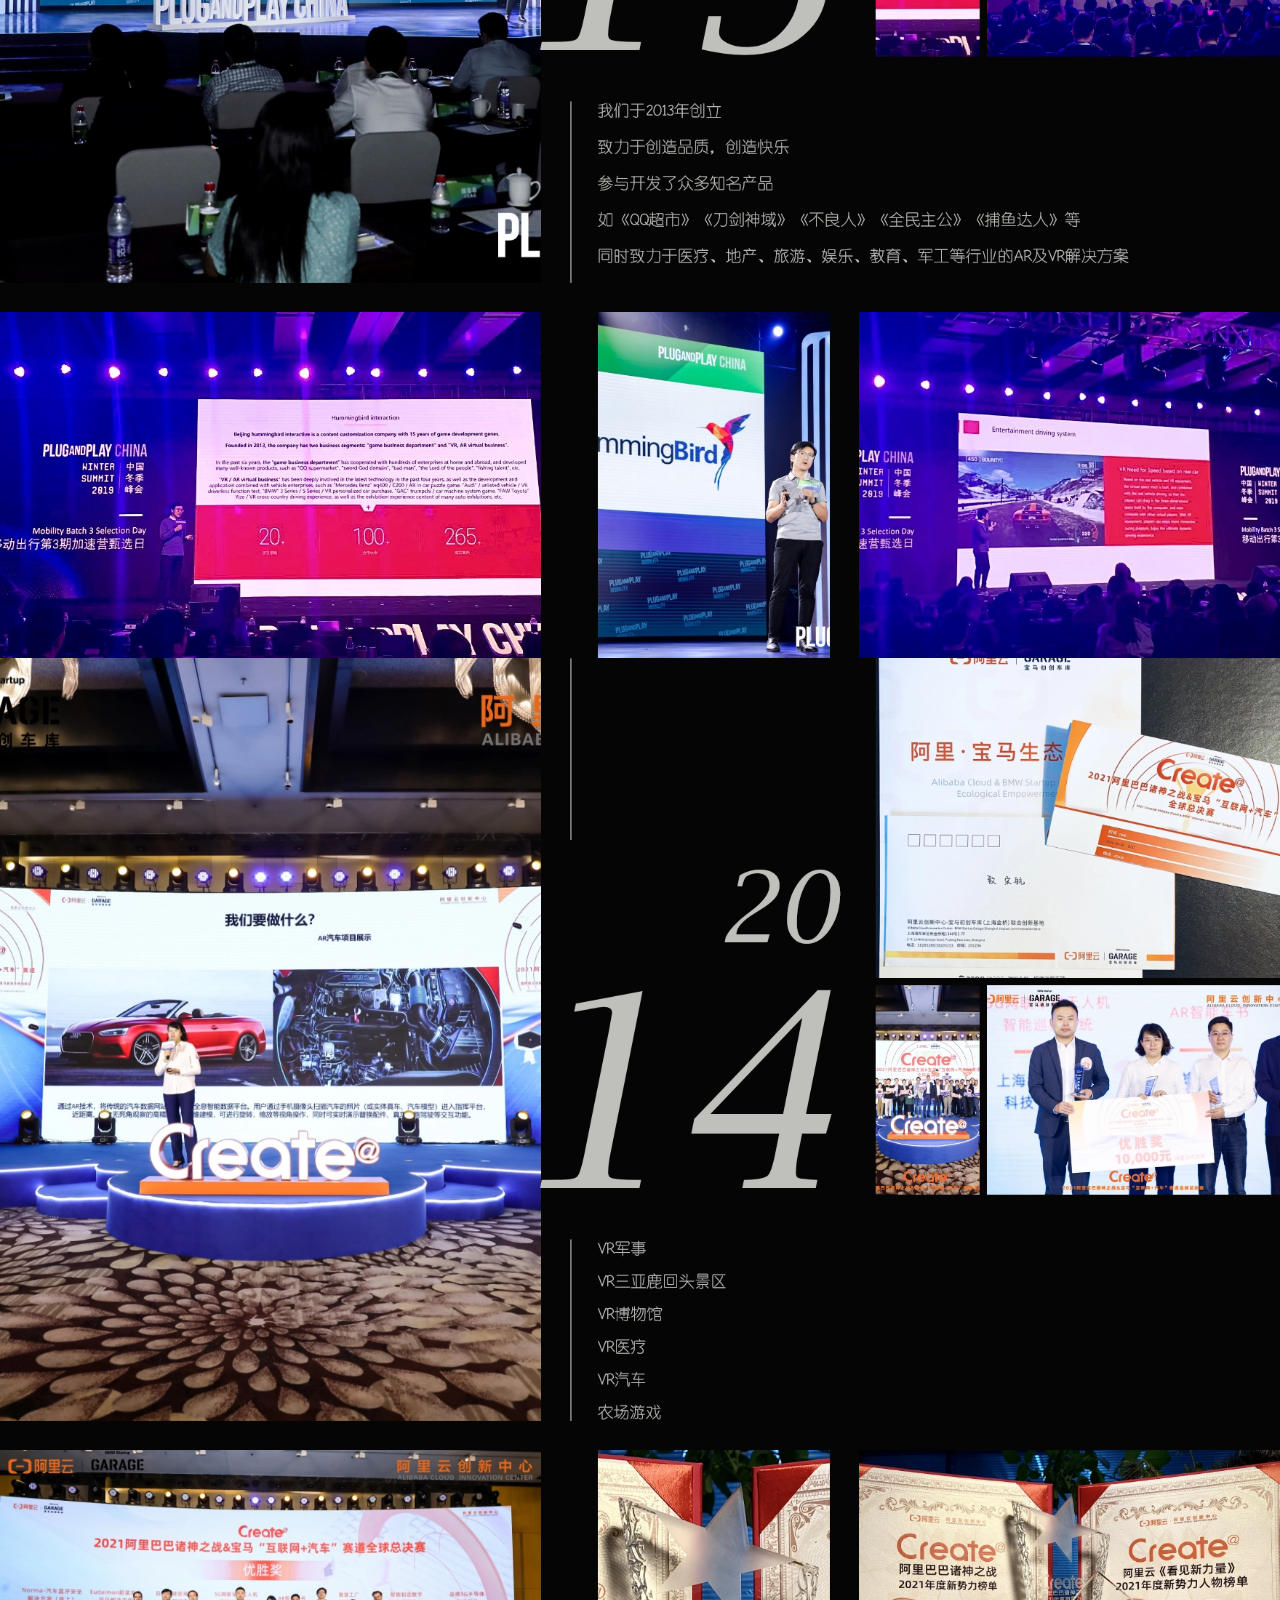
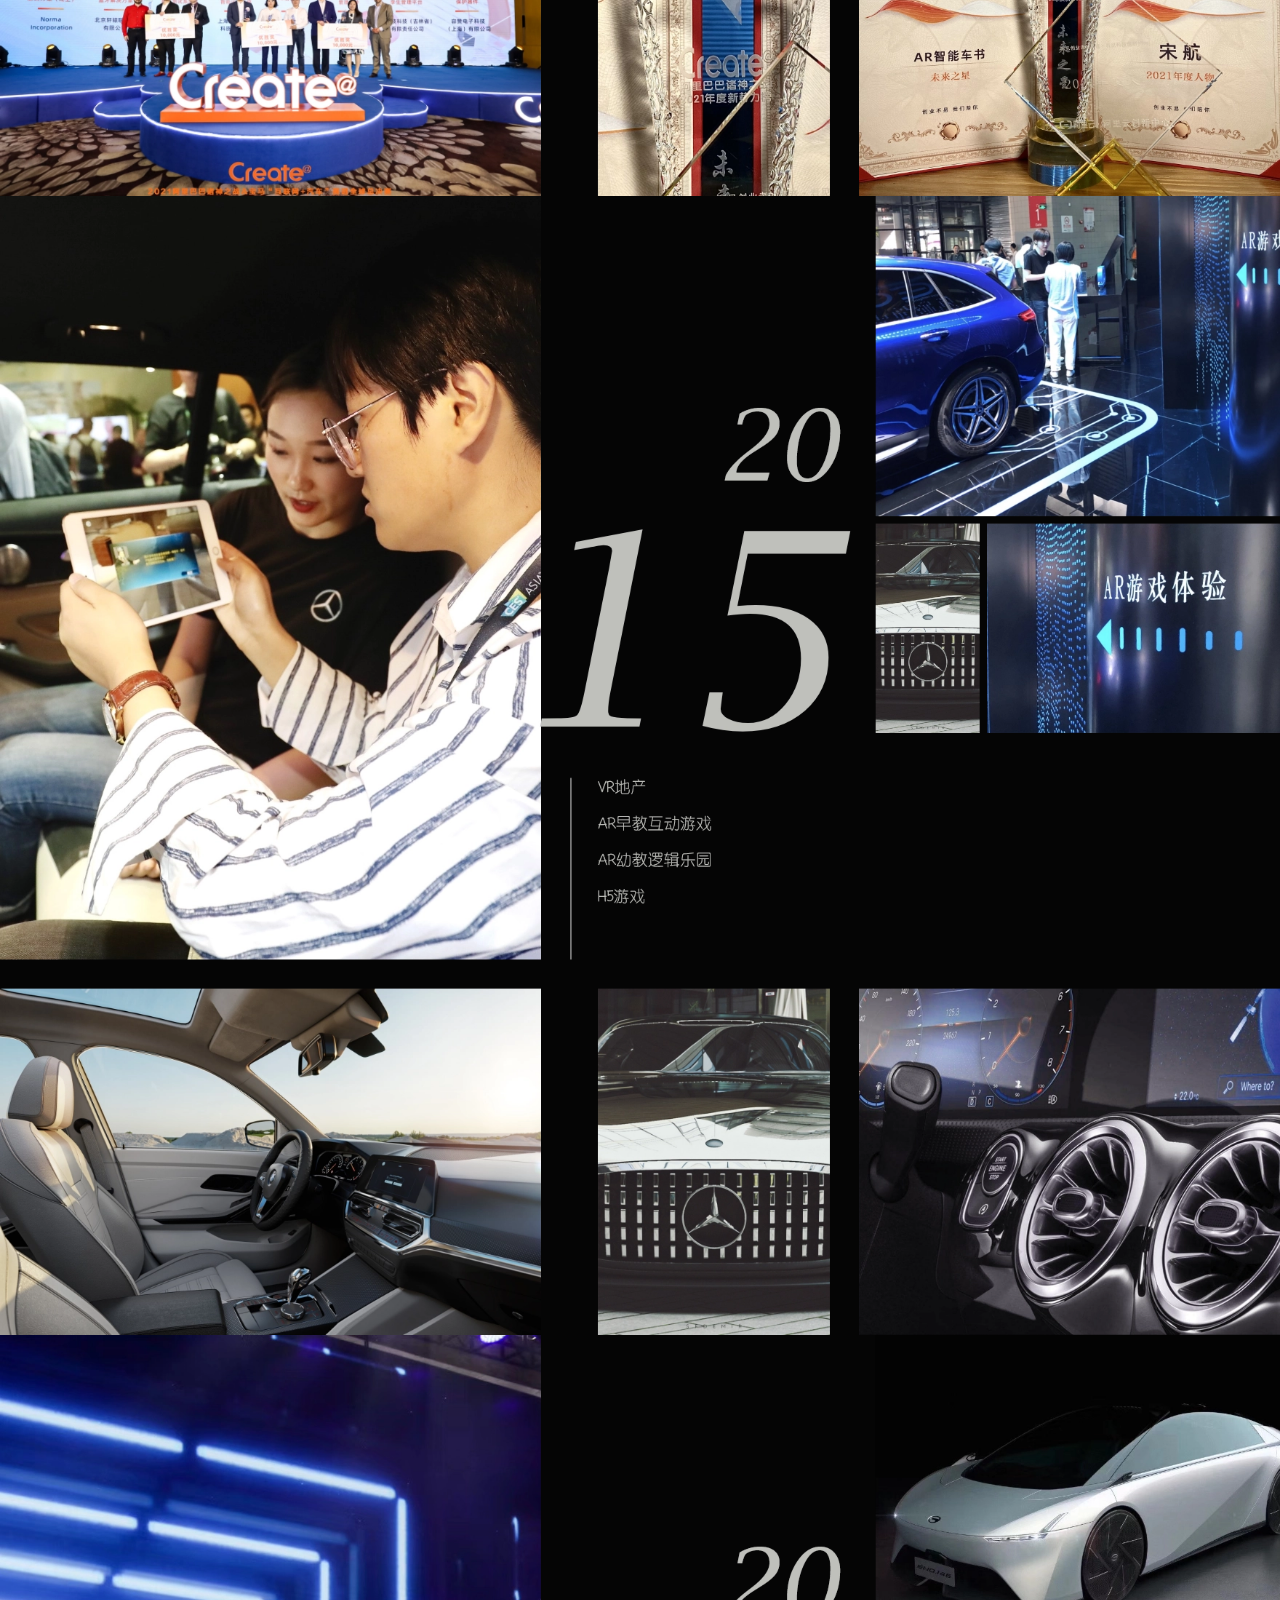
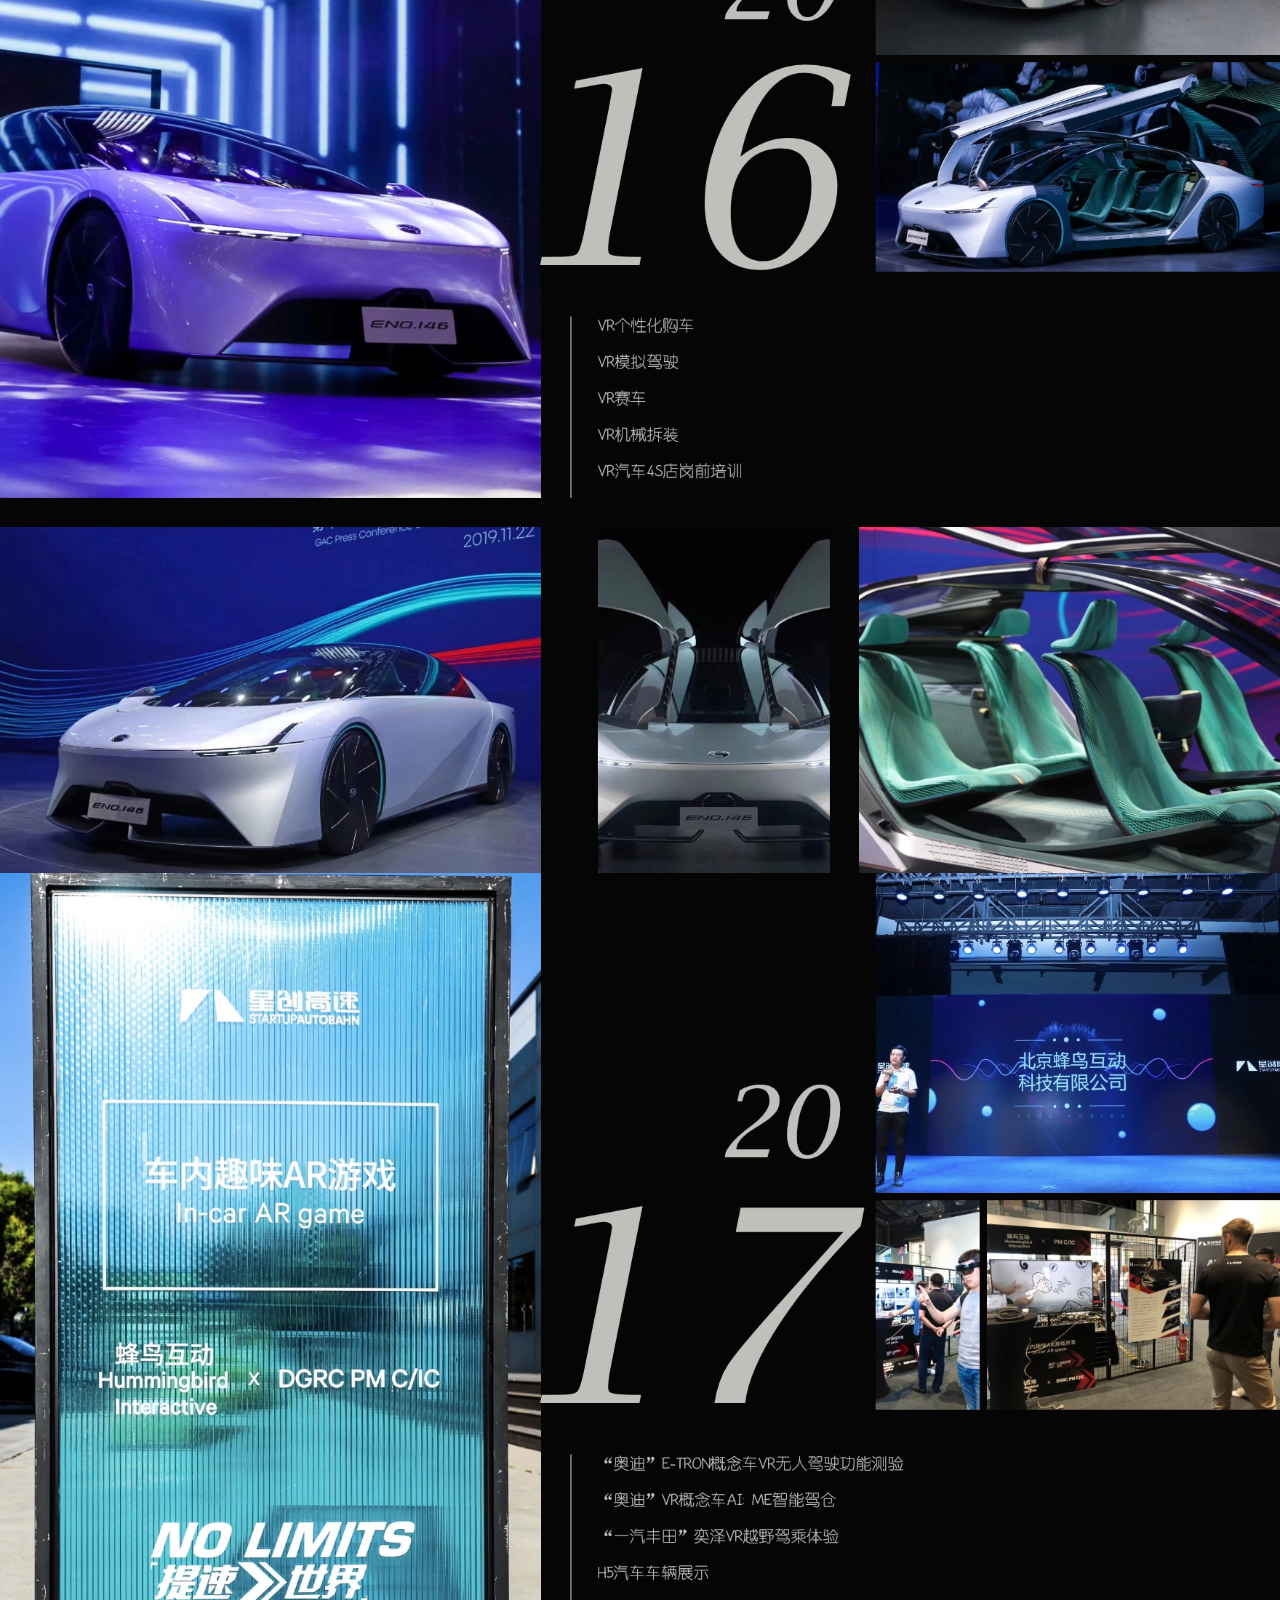
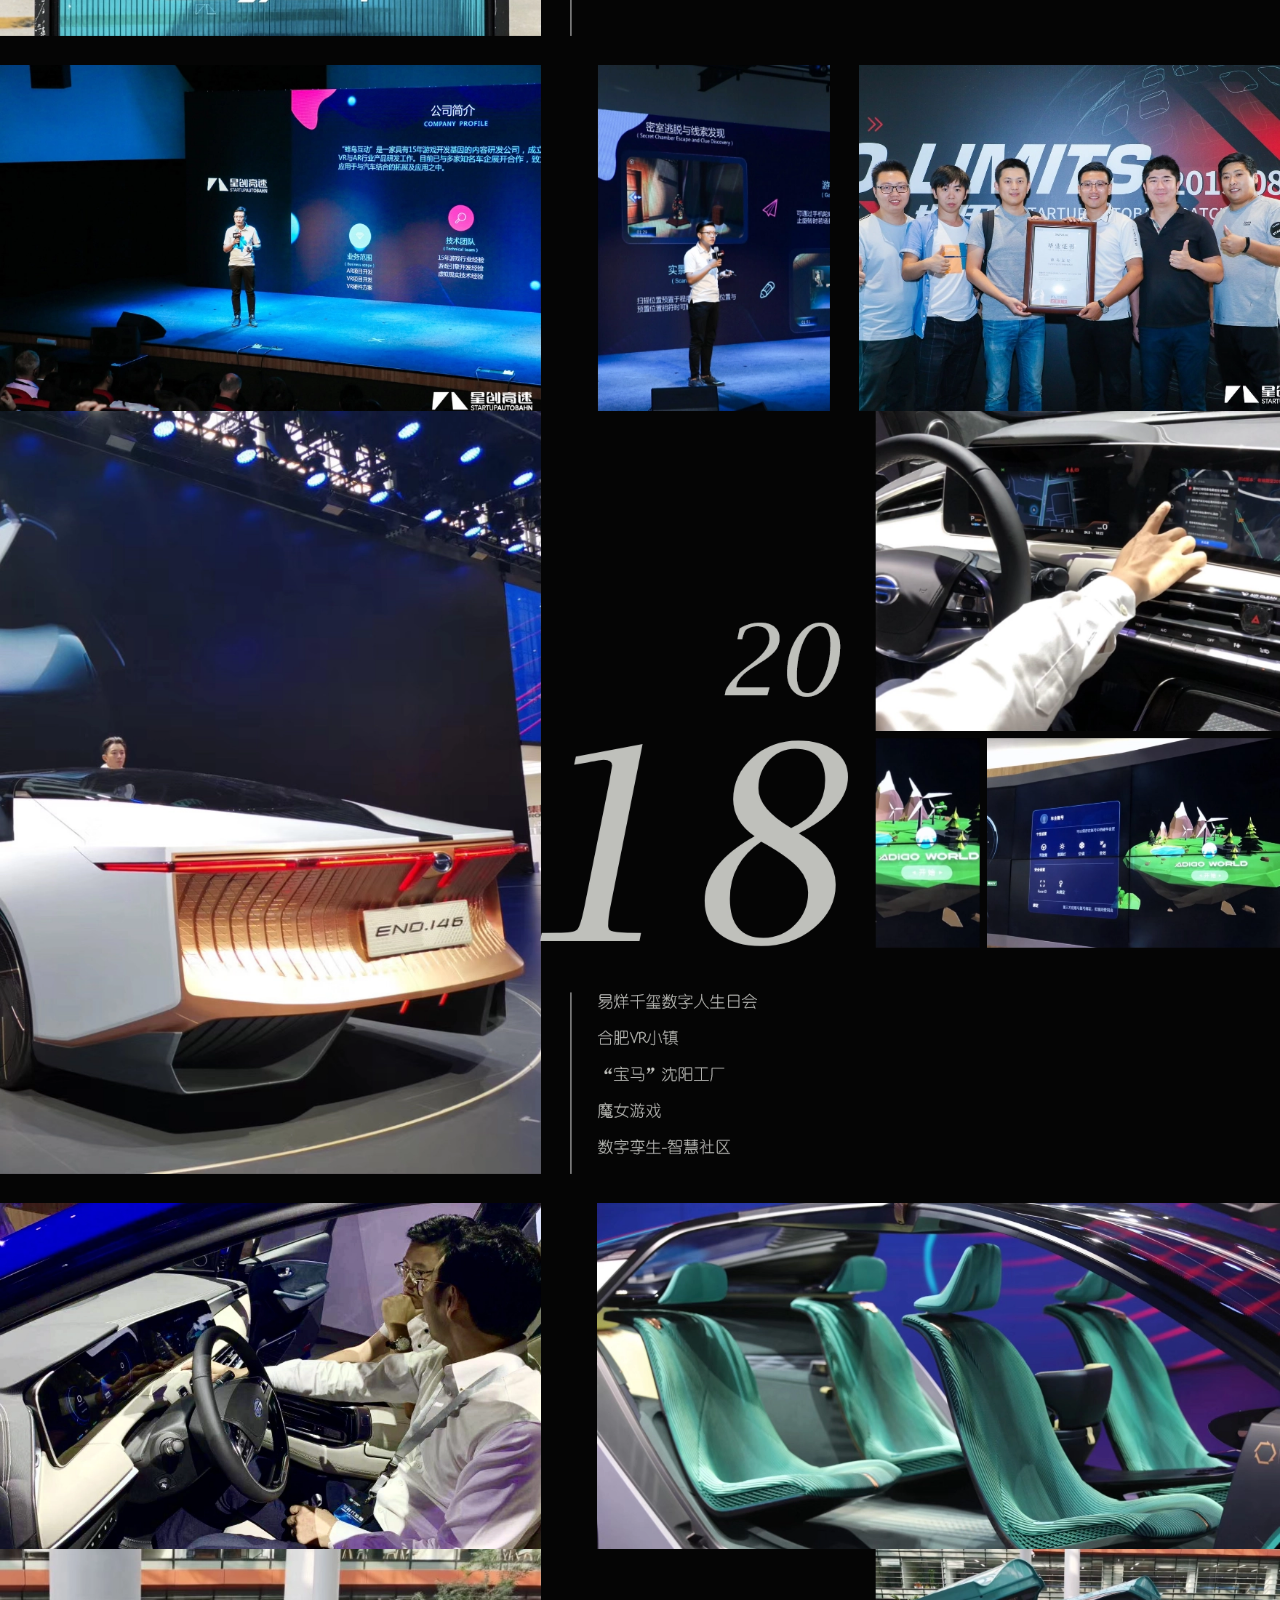
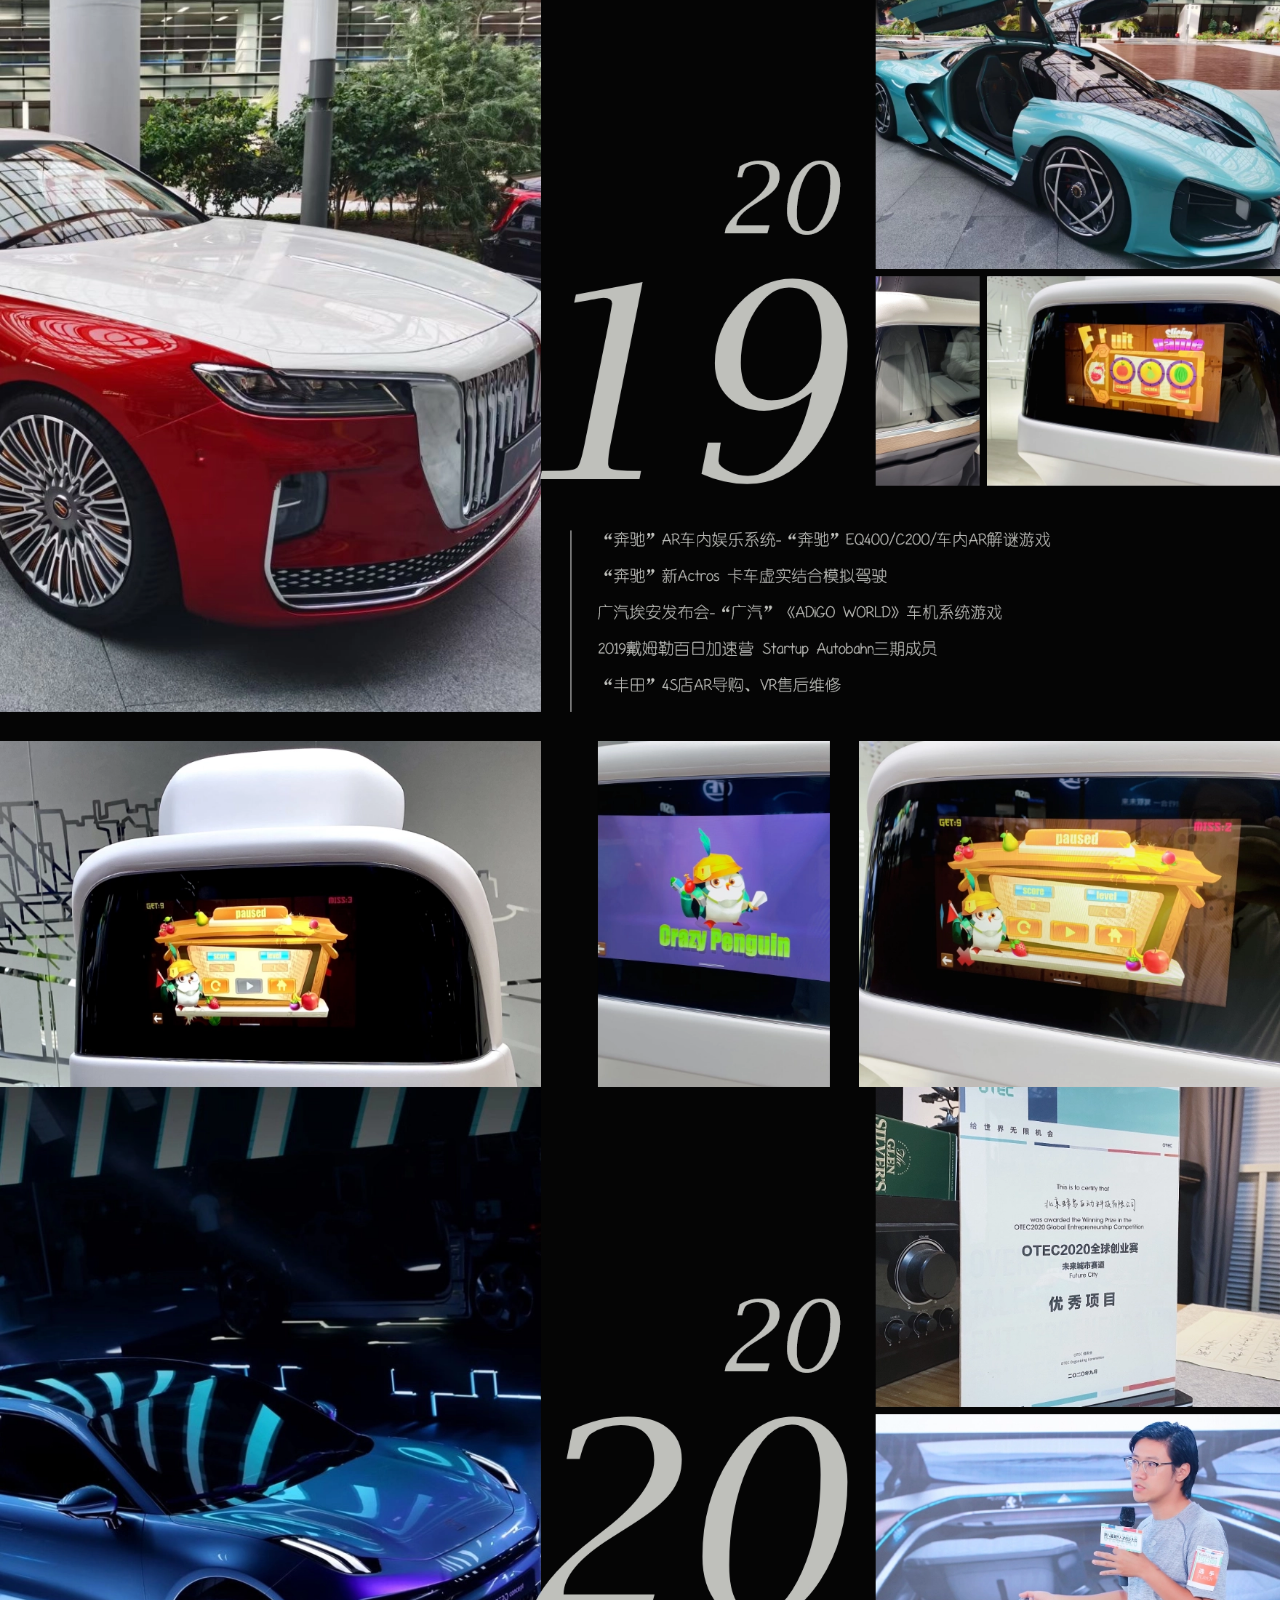
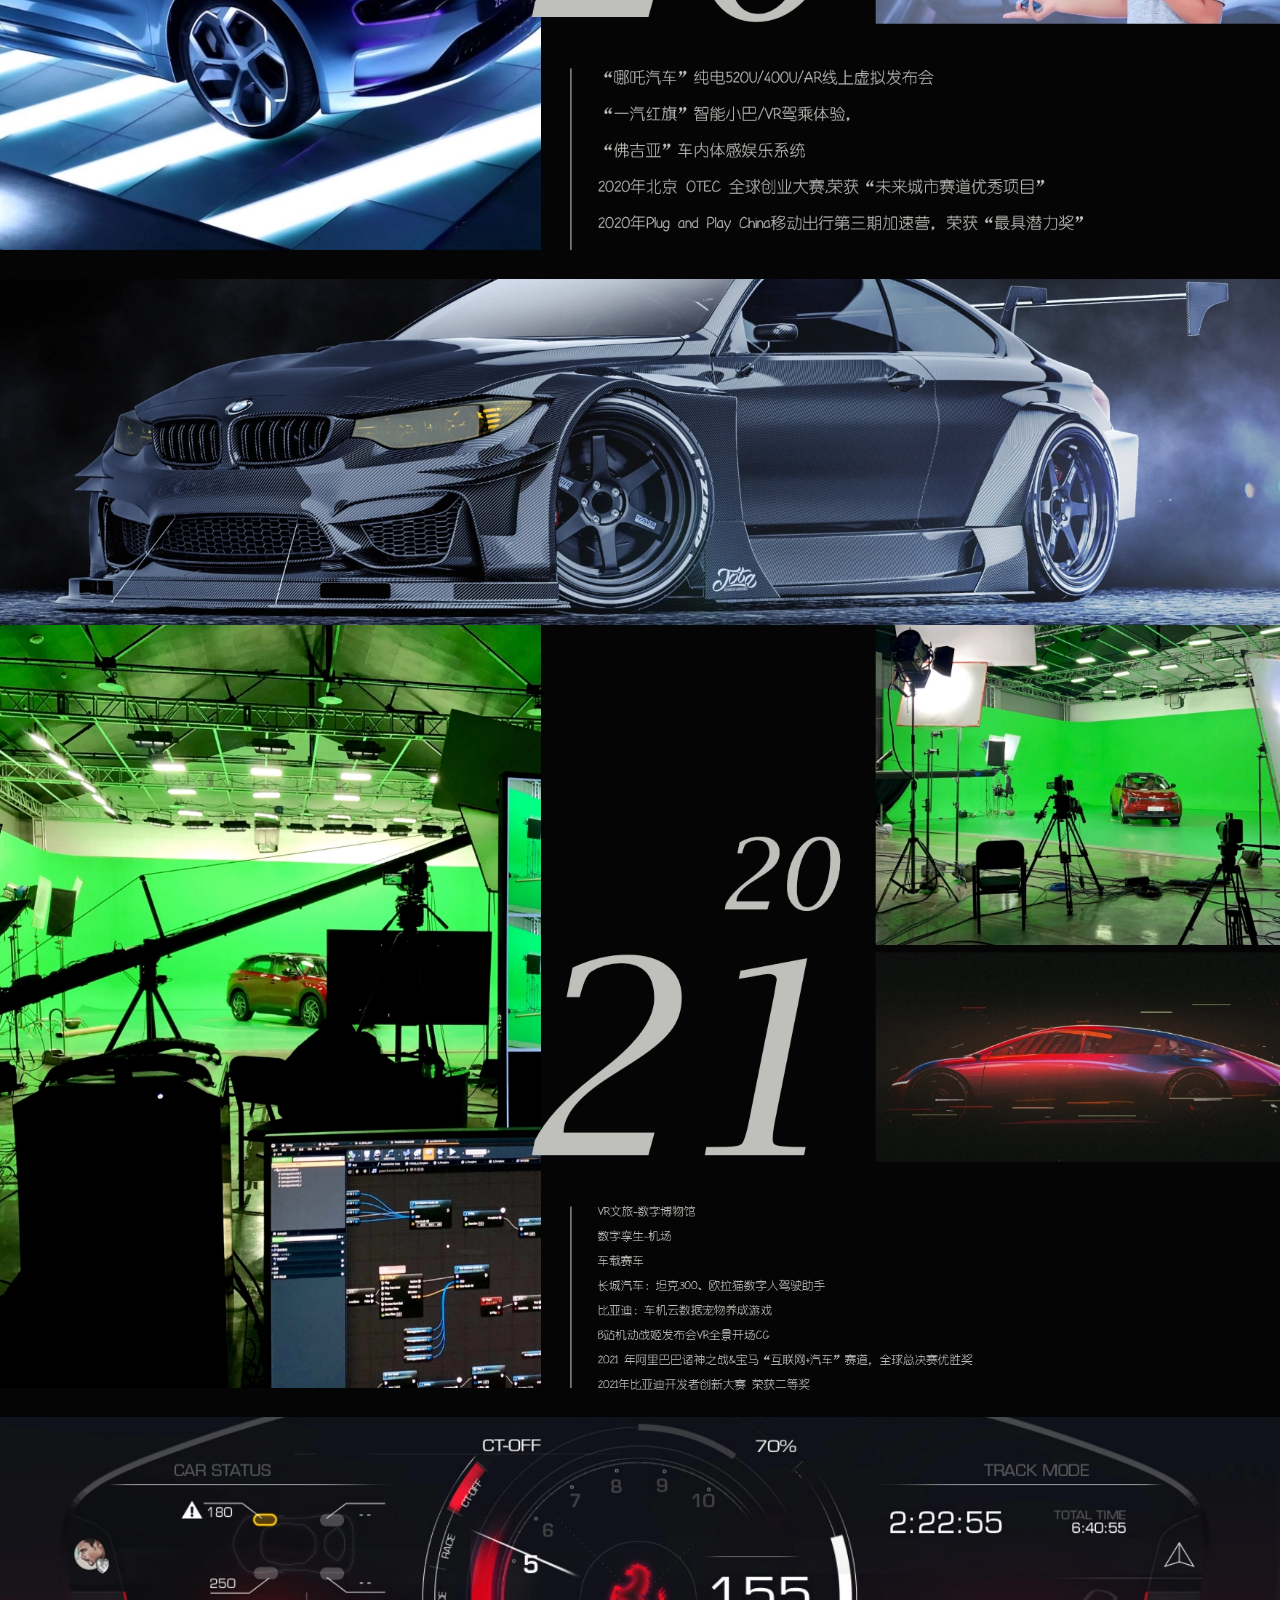
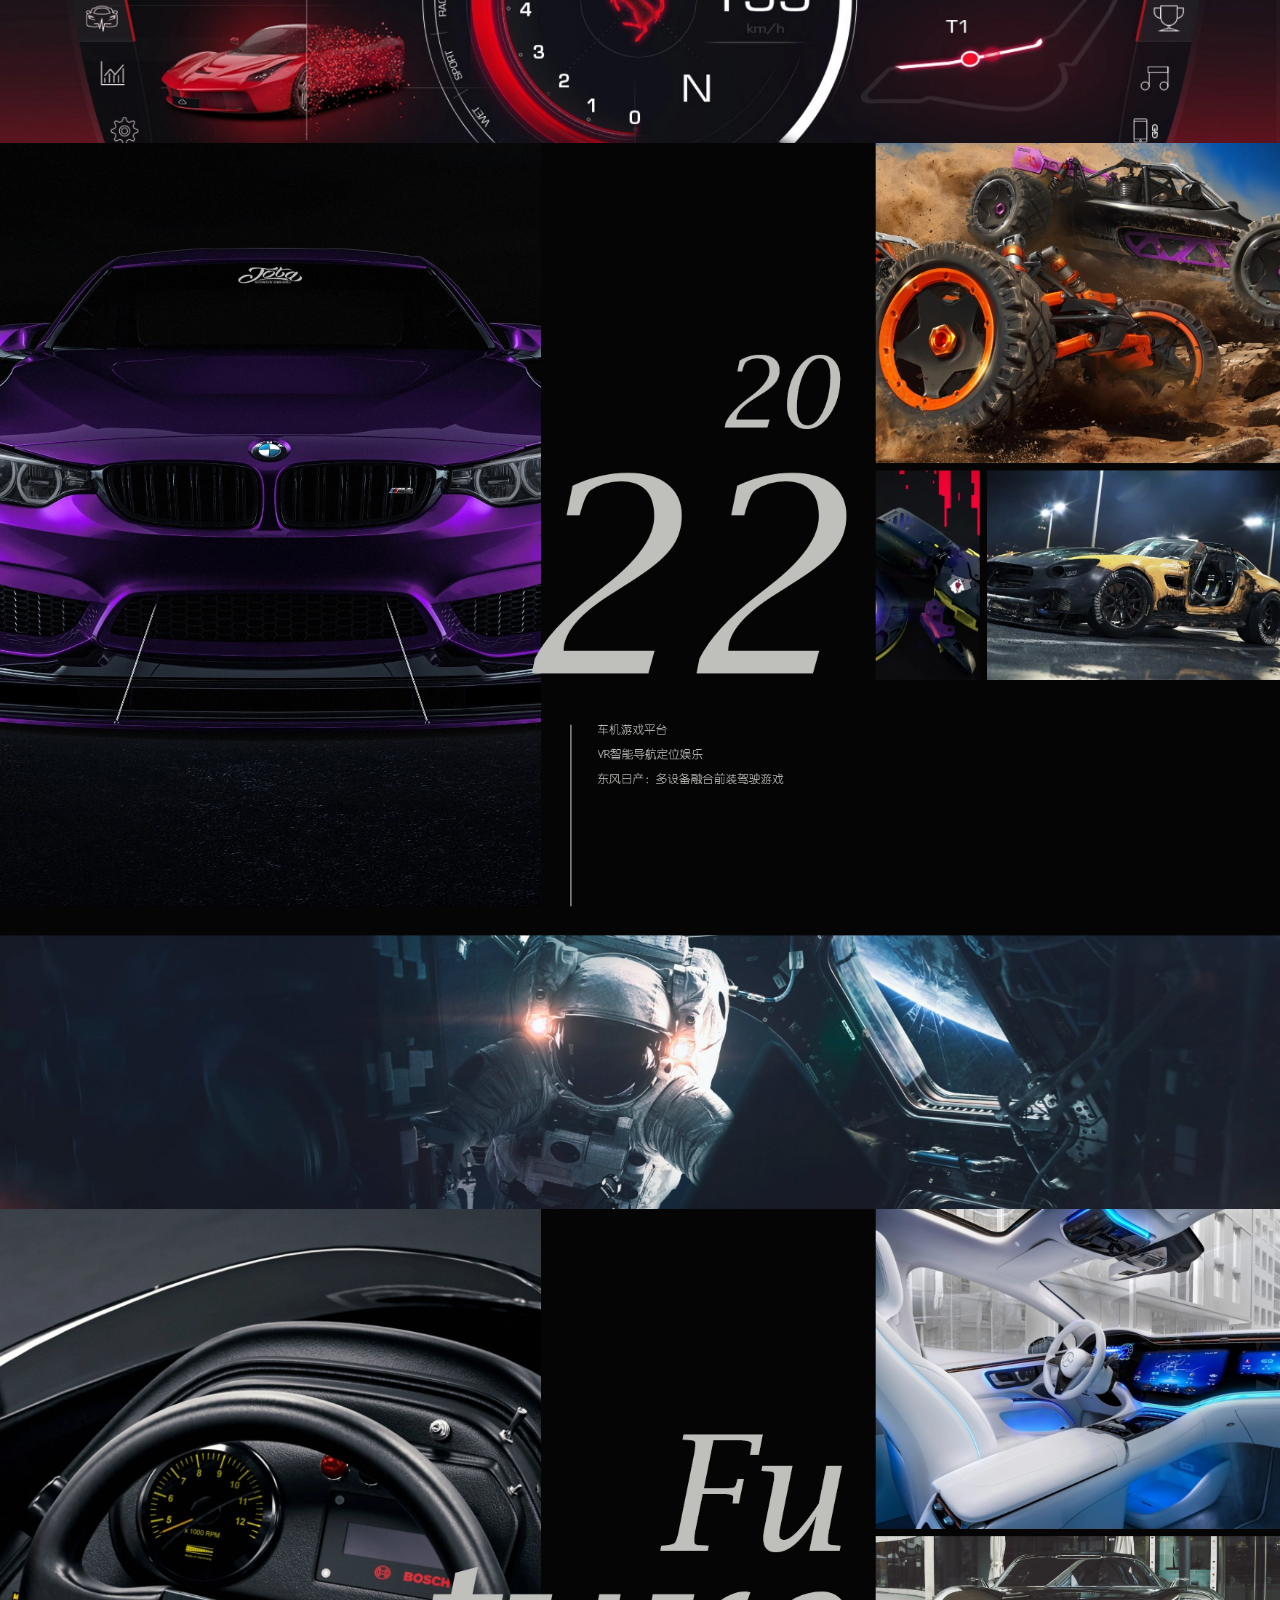
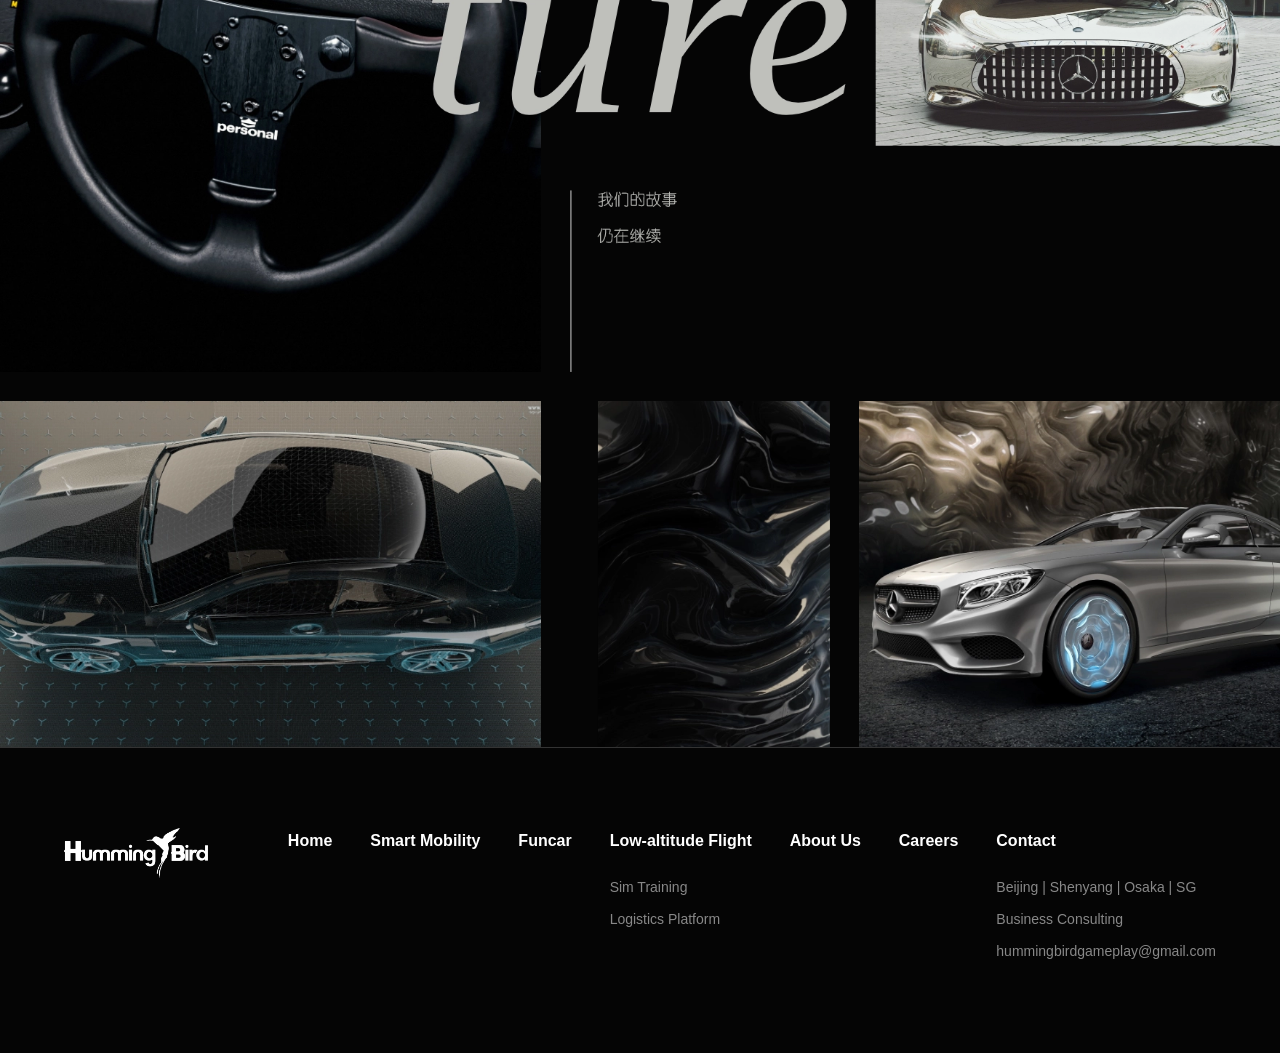
==== commit 7d8bae1b: "更新" ====
--- a/about.html
+++ b/about.html
@@ -229,7 +229,7 @@
                     <div class="f-links">
                         <span data-i18n="footer.col5.l1">北京|沈阳|日本大阪|新加坡</span>
                         <span data-i18n="footer.col5.l2">商务咨询</span>
-                        <span data-i18n="footer.col5.l3">business@hummingbird.com</span>
+                        <span data-i18n="footer.col5.l3">hummingbirdgameplay@gmail.com</span>
                     </div>
                 </div>
             </div>
--- a/style.css
+++ b/style.css
@@ -511,14 +511,46 @@
 .corp-img-row img { width: 100%; height: 100%; object-fit: cover; display: block; }
 .corp-img-row img:not([src]), .corp-img-row img[src=""] { background-color: #111 !important; border-bottom: 1px solid #222 !important; }
 
-/* 联系我们专属全屏 Hero */
-.hero-contact-full { position: relative; z-index: 1; height: 100vh; display: flex; flex-direction: column; justify-content: center; align-items: center; text-align: center; padding-top: 40px; overflow: hidden; }
-.hc-bg-img { position: absolute !important; top: 0; left: 0; width: 100%; height: 100%; object-fit: cover; z-index: -1; }
-.hc-content { transform: translateY(-80px); }
-.hc-top { font-weight: 300; letter-spacing: 1px; margin-top: -10px; margin-bottom: 130px; color: rgba(255, 255, 255, 1); }
-.hc-main { font-size: 80px; letter-spacing: 5px; font-weight: 400; margin-top: 160px; margin-bottom: 10px; line-height: 1; color: #fff; }
-.hc-sub { font-size: 16px; letter-spacing: 5px; margin-bottom: 180px; font-weight: 300; color: #fff; }
-.hc-desc, .hc-desc-en { font-size: 16px; color: #ffffff; line-height: 1.8; }
+/* ==========================================================================
+   联系我们页面 - 专属半高 Hero (视觉同“加入我们”，标签完全独立)
+   ========================================================================== */
+
+/* 1. 控制高度，不再是全屏 100vh，而是清爽的 450px */
+.hero-contact-half { 
+    height: 450px !important; 
+    min-height: auto !important; 
+}
+
+/* 2. 主标题：大字号 + 粗体 */
+.hc-title { 
+    font-size: 56px !important; 
+    font-weight: 700 !important; 
+    color: #fff !important; 
+    margin-bottom: 20 !important; 
+    margin-top: 0 !important;
+    letter-spacing: 4px; 
+    line-height: 1.2;
+}
+
+
+
+/* 4. 副标题：小字号 + 浅灰色 */
+.hc-subtitle { 
+    font-size: 18px !important; 
+    color: #cccccc !important; 
+    margin-top: 0 !important; 
+    margin-bottom: 0 !important;
+    letter-spacing: 1px; 
+    font-weight: normal !important;
+}
+
+/* 5. 手机与平板端响应式适配 */
+@media (max-width: 768px) {
+    .hero-contact-half { height: 300px !important; }
+    .hc-title { font-size: 36px !important; letter-spacing: 2px; }
+    .hc-subtitle { font-size: 15px !important; padding: 0 20px; }
+    .hc-divider { margin: 15px auto; }
+}
 
 .contact-block-title { text-align: center; margin-bottom: 50px; }
 .title-bar { display: none; }
@@ -1035,7 +1067,7 @@
     border: 1px solid #222;
     box-shadow: 0 20px 50px rgba(0,0,0,0.3);
 }
-.careers-message h2 { font-size: 32px; margin-bottom: 25px; color: var(--accent-color); letter-spacing: 2px; }
+.careers-message h2 { font-size: 32px; margin-bottom: 25px; color: var(--accent-color); letter-spacing: 4px; }
 .careers-message p { font-size: 16px; line-height: 1.9; color: #e0e0e0; margin-bottom: 15px; text-align: justify; }
 
 /* 3. 职位卡片网格布局 */
@@ -1106,4 +1138,69 @@
     .careers-message h2 { font-size: 24px; }
     .careers-message p { font-size: 15px; }
     .job-card h3 { font-size: 22px; }
+}
+
+/* ==========================================================================
+   加入我们页面 - 简历投递 CTA 模块
+   ========================================================================== */
+.careers-cta {
+    text-align: center;
+    padding: 0 5% 120px 5%;
+    background-color: var(--bg-color); /* 融入黑色背景 */
+}
+.careers-cta h3 {
+    font-size: 32px;
+    color: #fff;
+    margin-bottom: 15px;
+    letter-spacing: 2px;
+}
+.careers-cta p {
+    font-size: 16px;
+    color: #888;
+    margin-bottom: 40px;
+}
+/* 邮箱按钮设计成发光线框风格，科技感强 */
+.cta-email {
+    display: inline-block;
+    font-size: 24px;
+    color: var(--accent-color);
+    font-weight: bold;
+    padding: 16px 50px;
+    border: 2px solid var(--accent-color);
+    border-radius: 50px;
+    transition: all 0.3s ease;
+    font-family: Arial, sans-serif;
+}
+.cta-email:hover {
+    background-color: var(--accent-color);
+    color: #fff;
+    box-shadow: 0 10px 30px rgba(41, 121, 255, 0.4);
+    transform: translateY(-3px);
+}
+
+/* 手机端适配邮箱大小 */
+@media (max-width: 768px) {
+    .careers-cta h3 { font-size: 26px; }
+    .cta-email { font-size: 18px; padding: 12px 30px; }
+}
+
+
+/* ==========================================================================
+   修复：多语言简介区长文本溢出边界问题
+   ========================================================================== */
+
+/* 1. 取消所有简介段落的强制不换行限制，允许长英文/日文自然换行 */
+.intro p,
+.cases-intro p,
+.ais-intro-box p {
+    white-space: normal !important; 
+}
+
+/* 2. 收拢外层容器的最大宽度，让多行文字排版更紧凑、阅读更舒适 */
+.intro,
+.cases-intro,
+.ais-intro-box {
+    max-width: 1200px !important;
+    margin-left: auto !important;
+    margin-right: auto !important;
 }
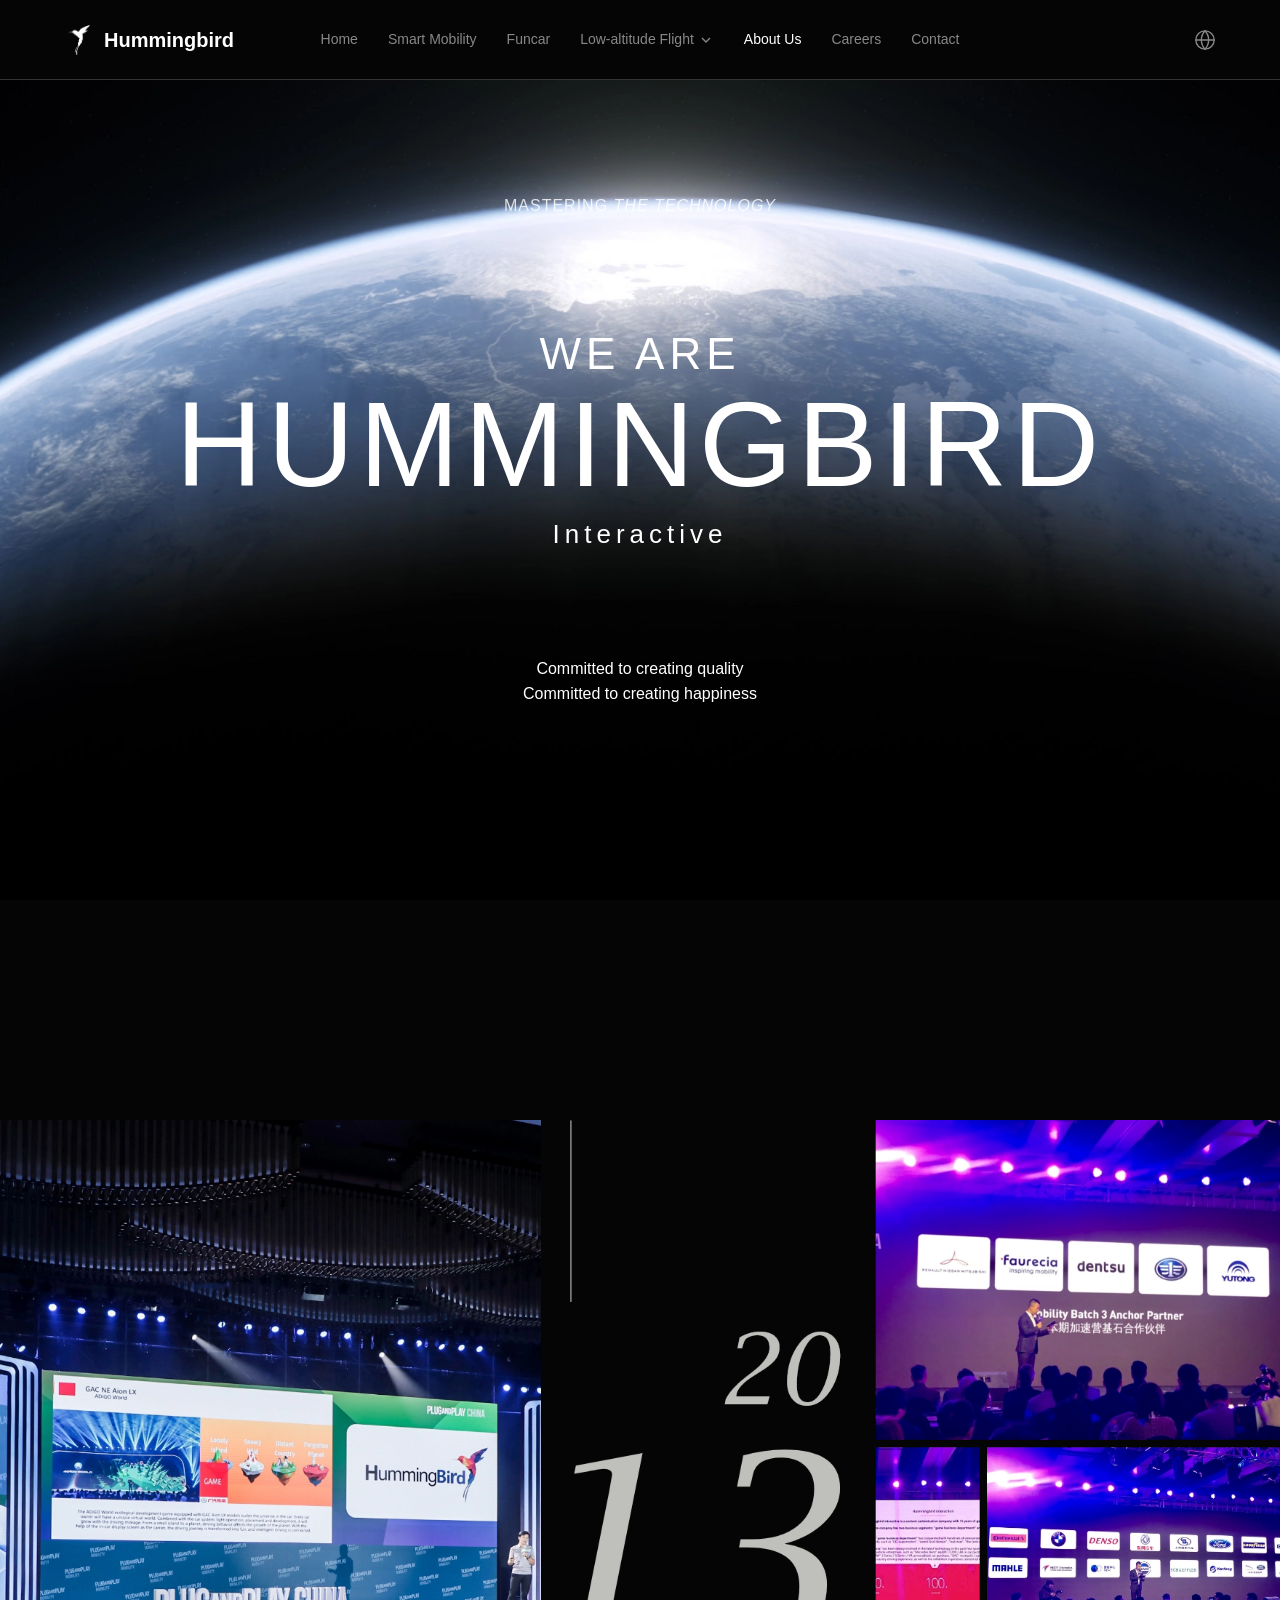
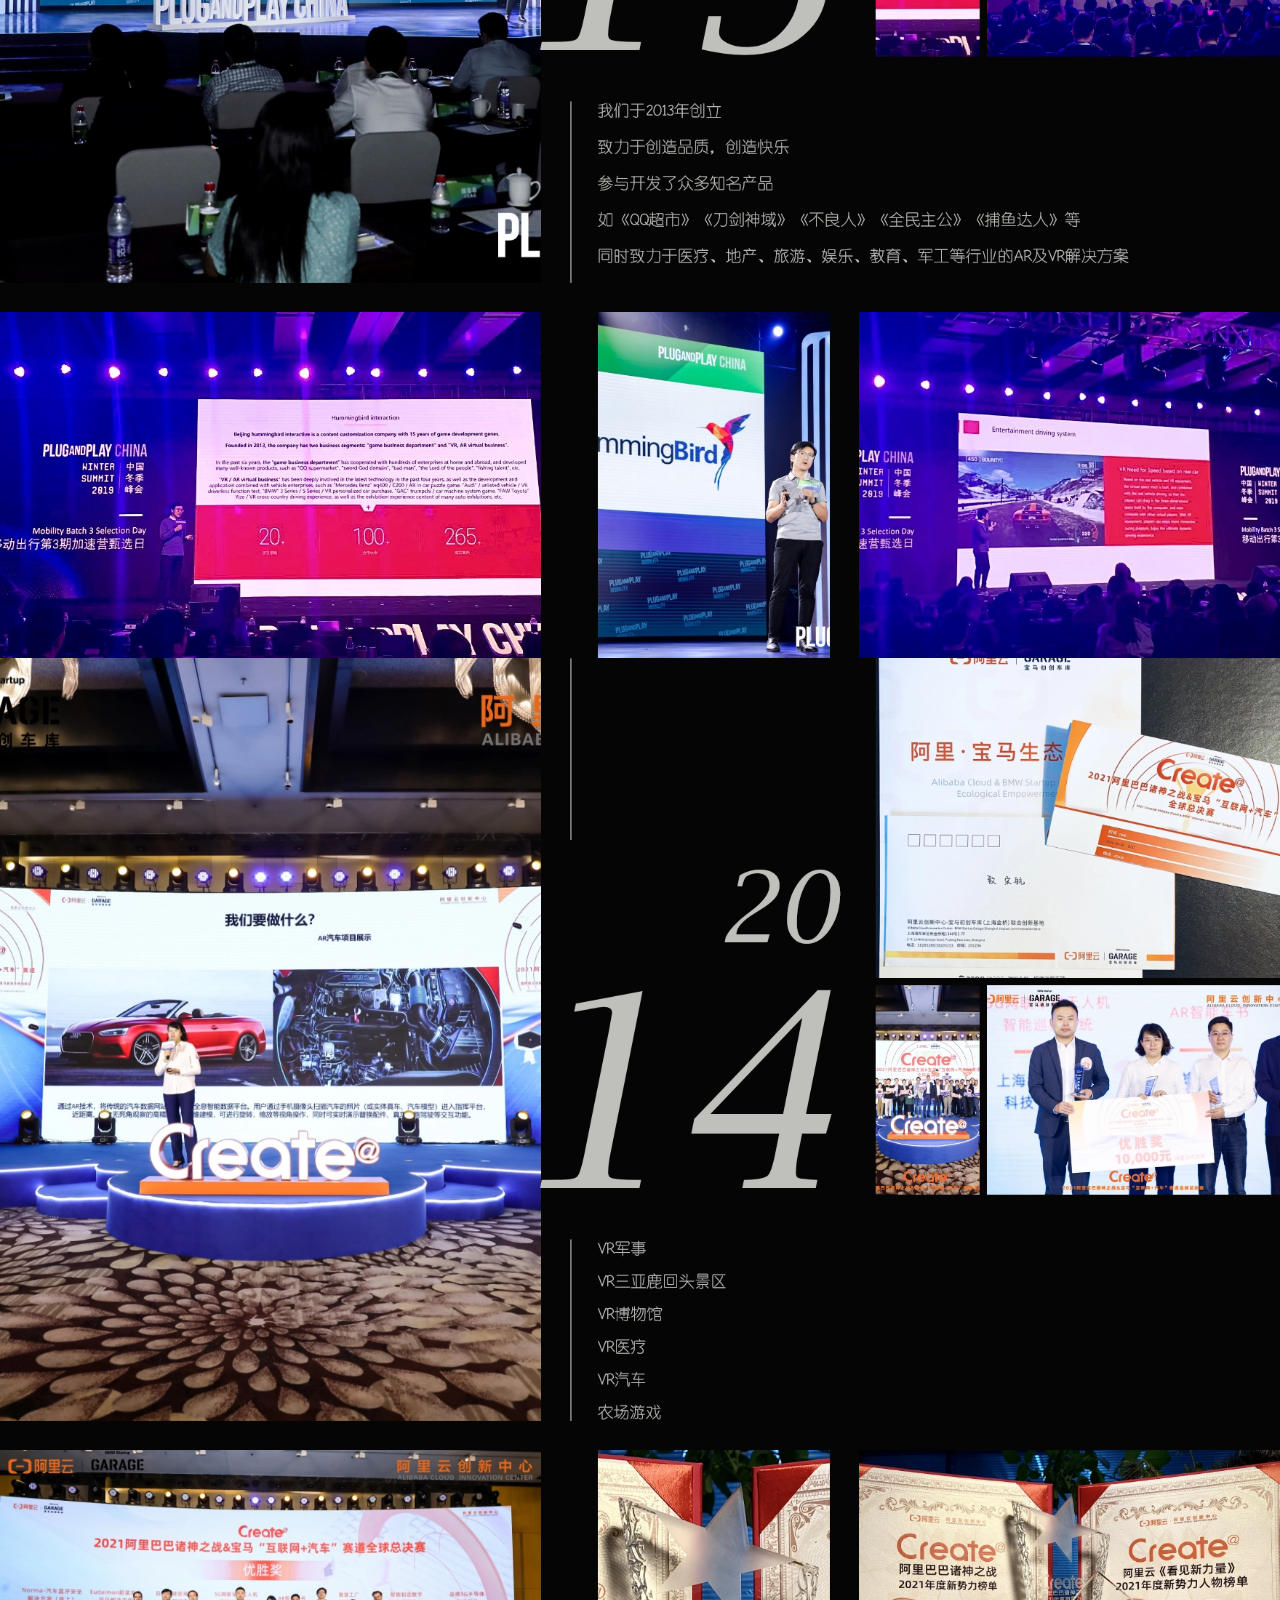
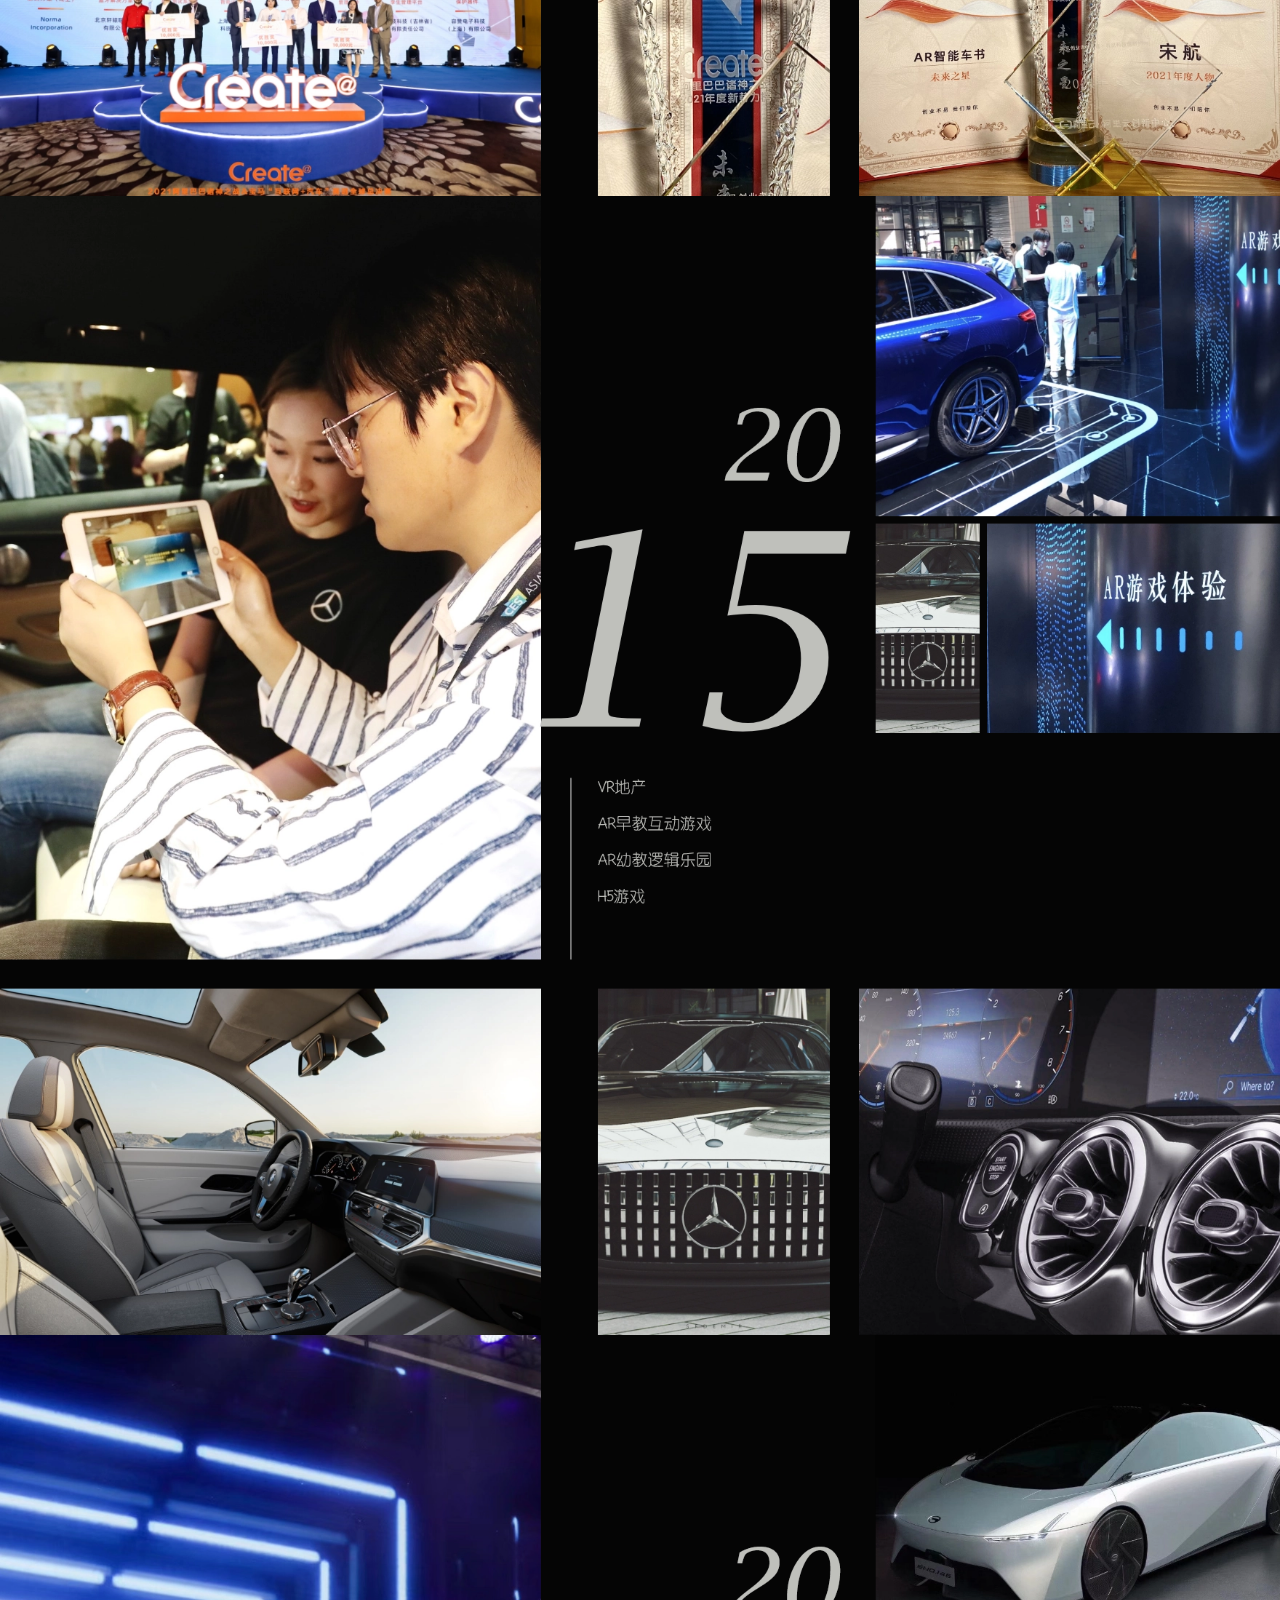
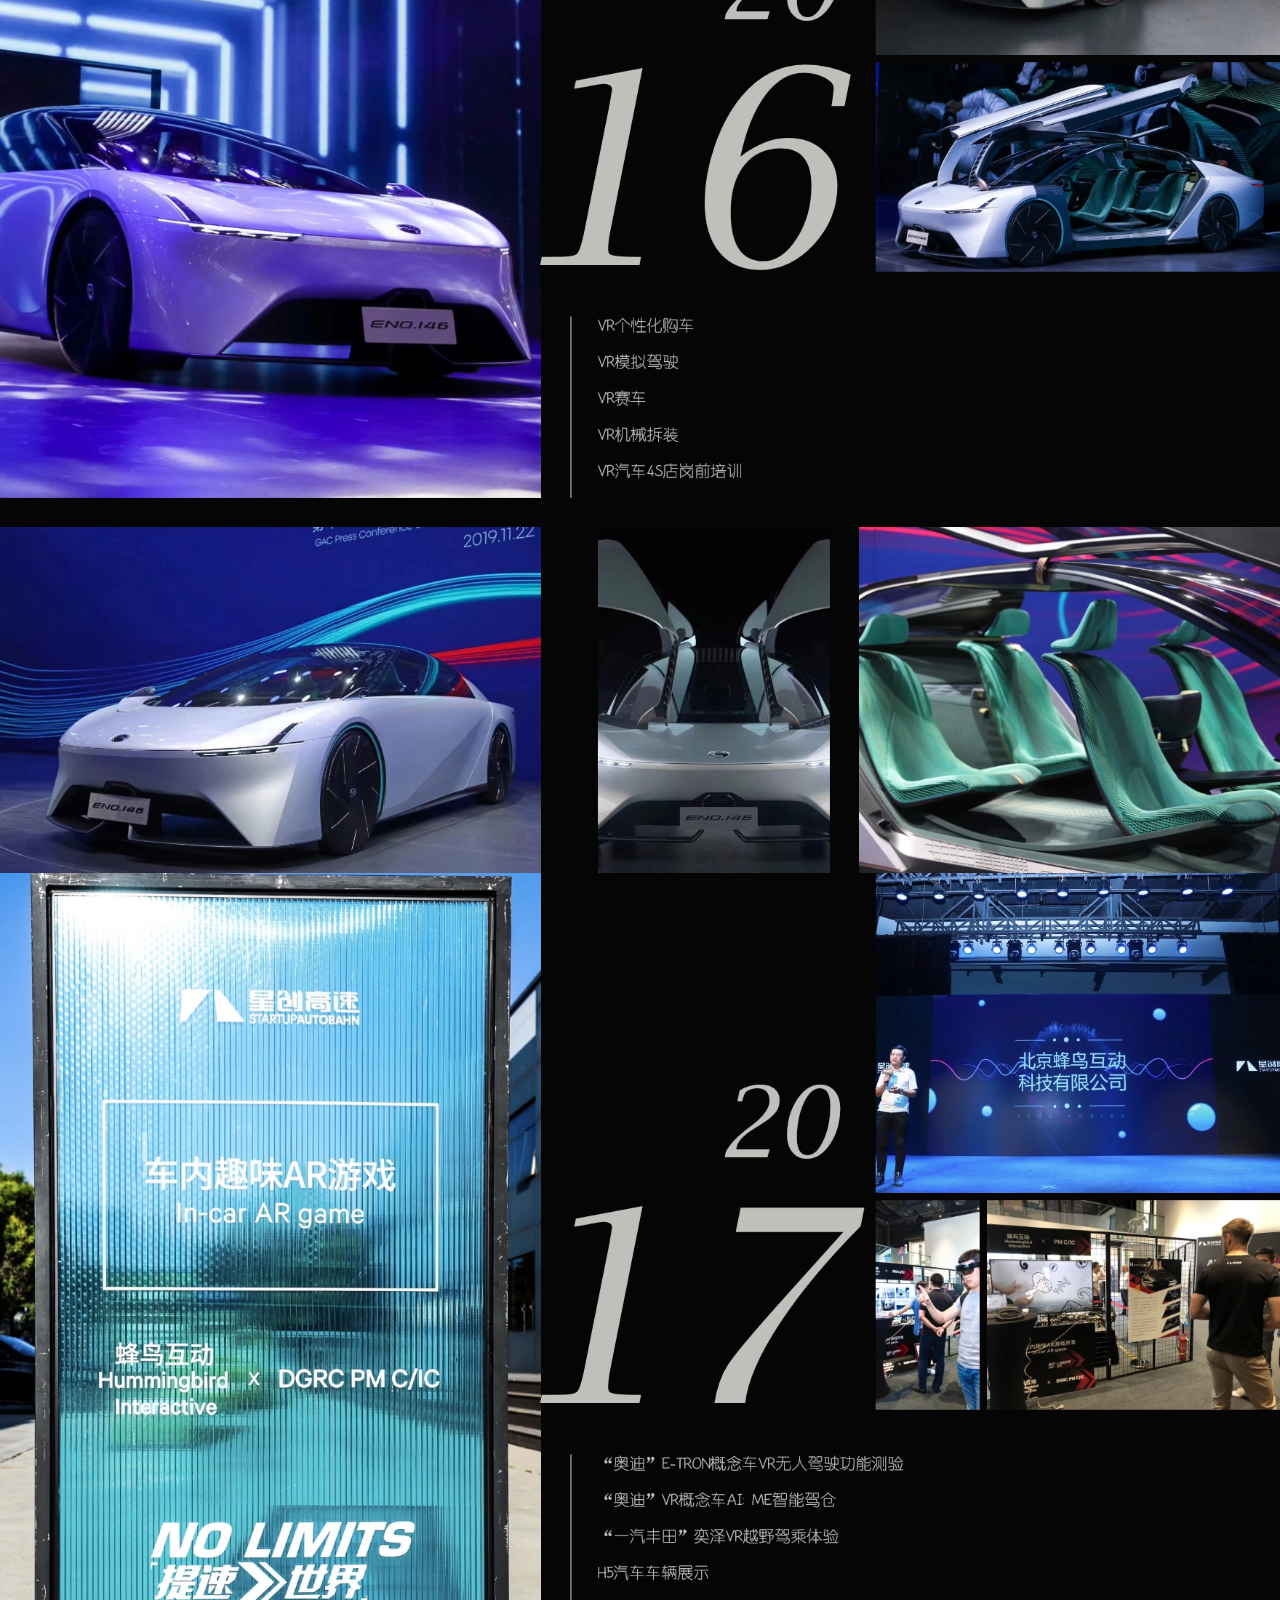
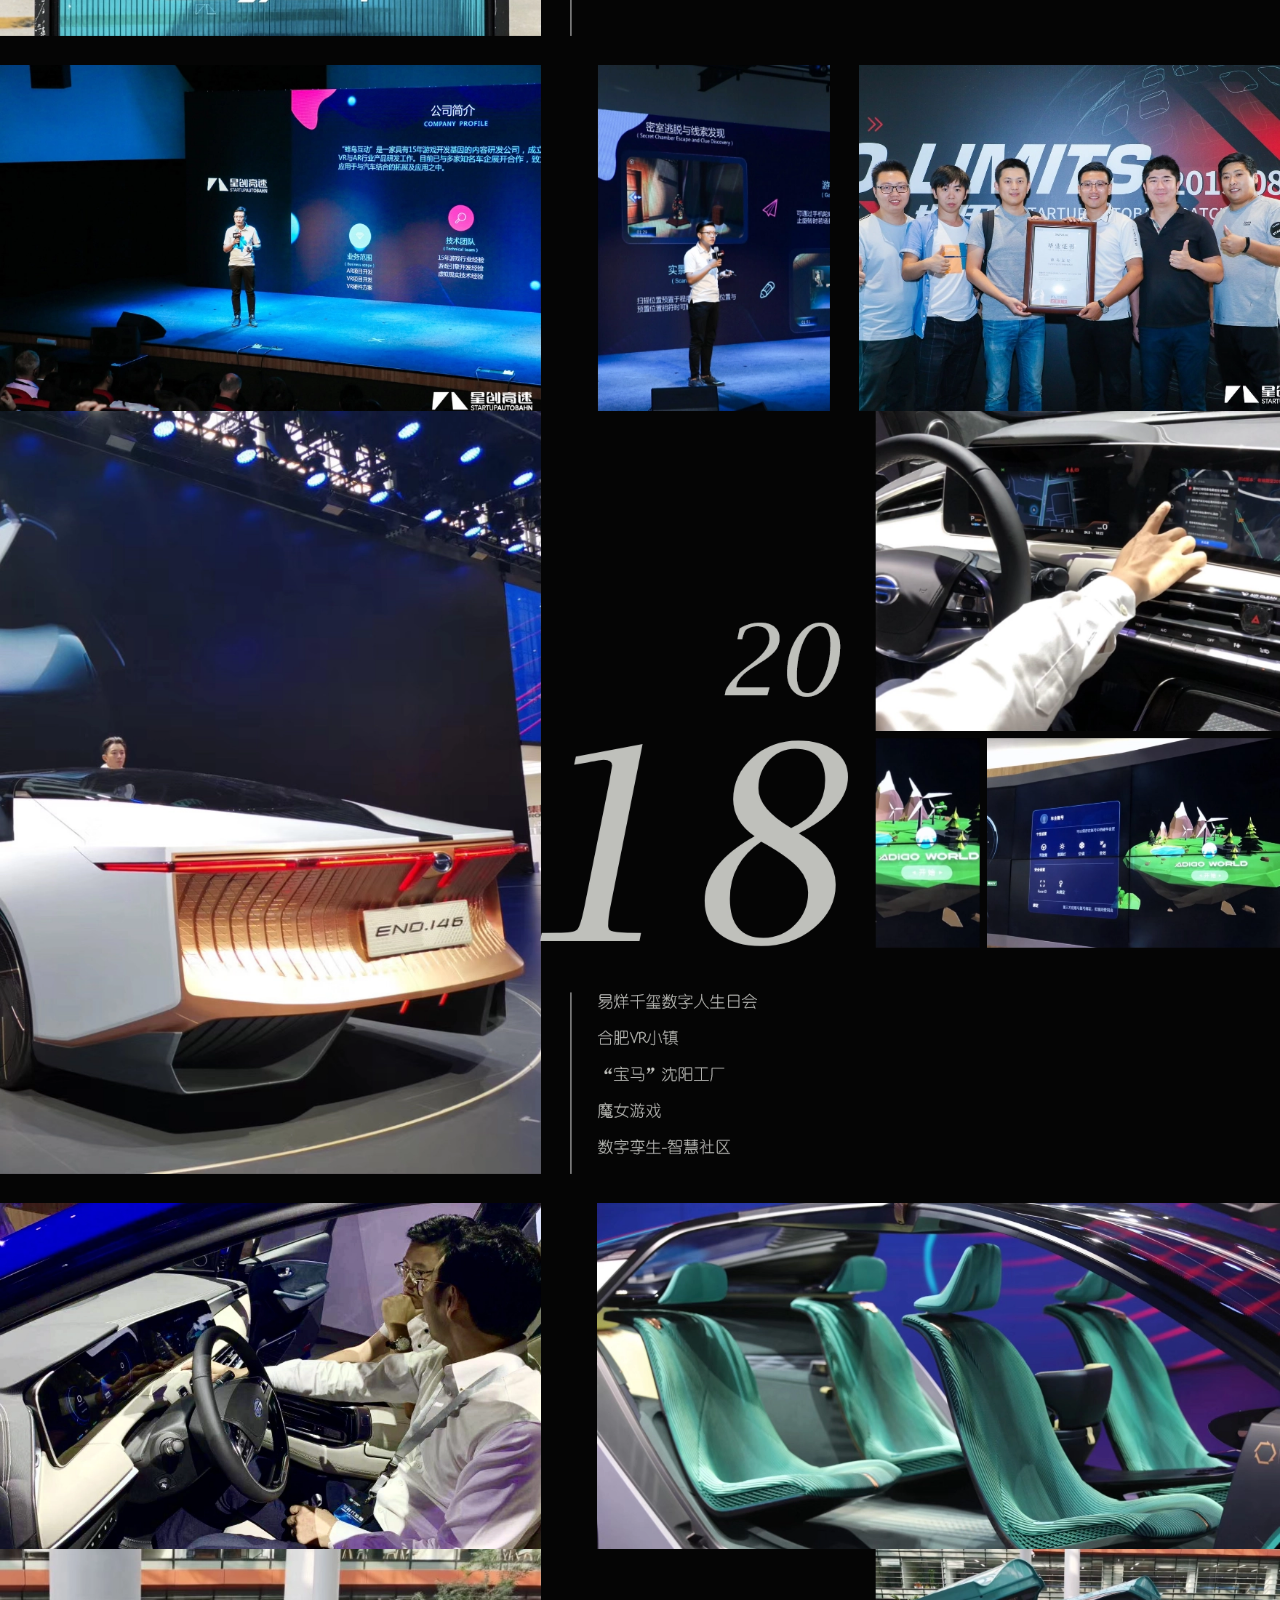
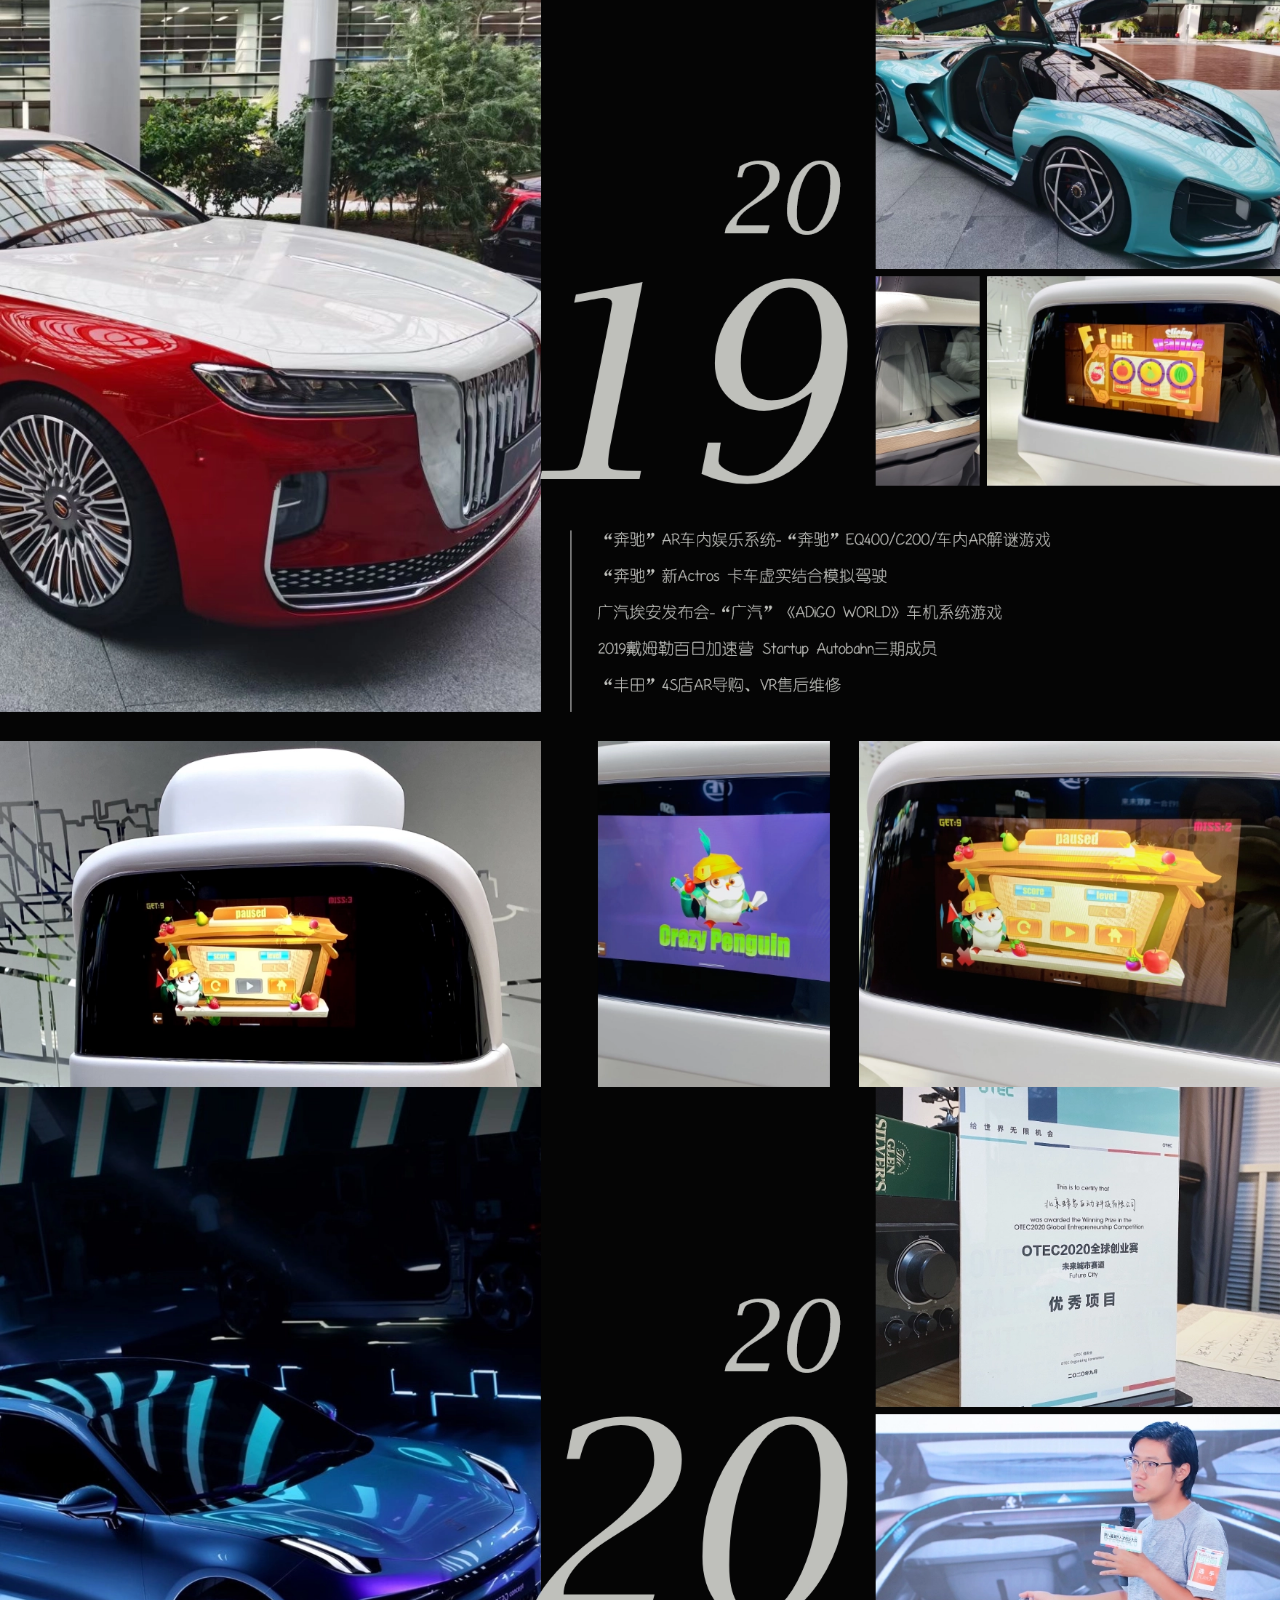
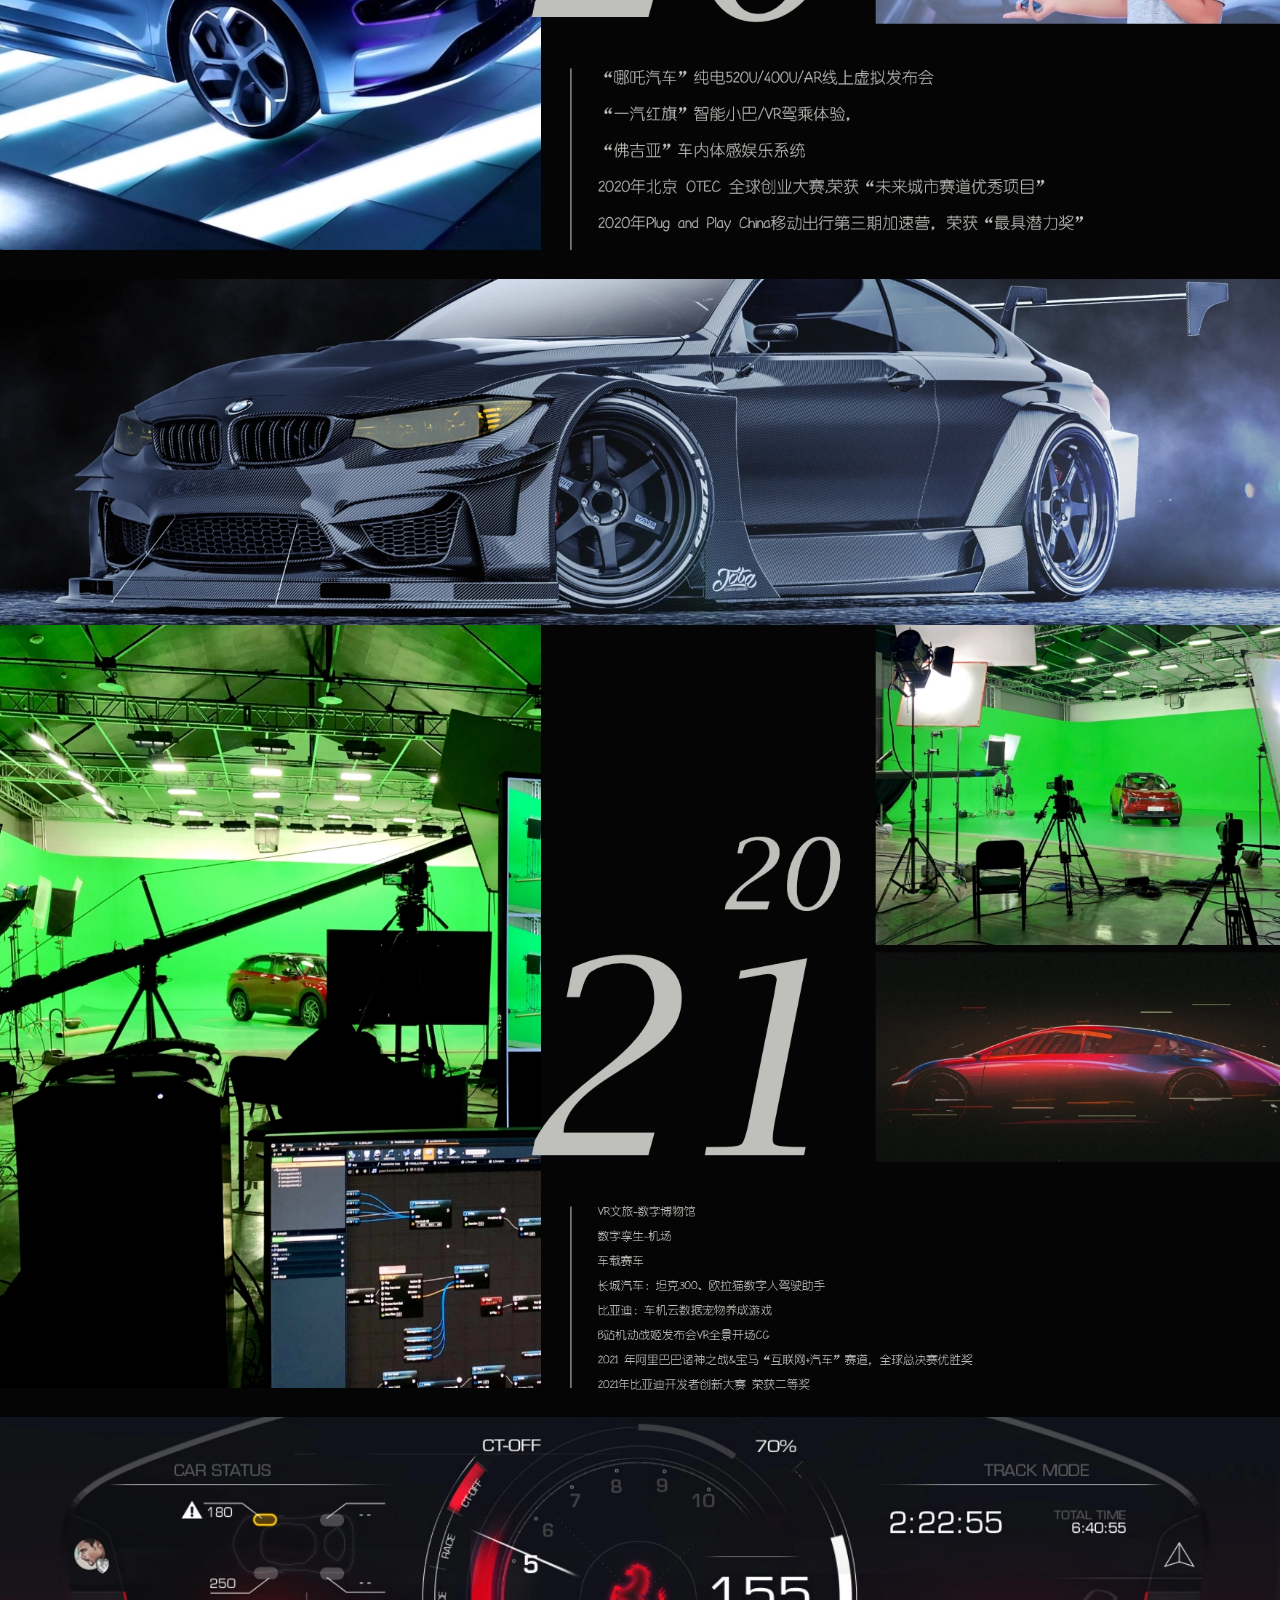
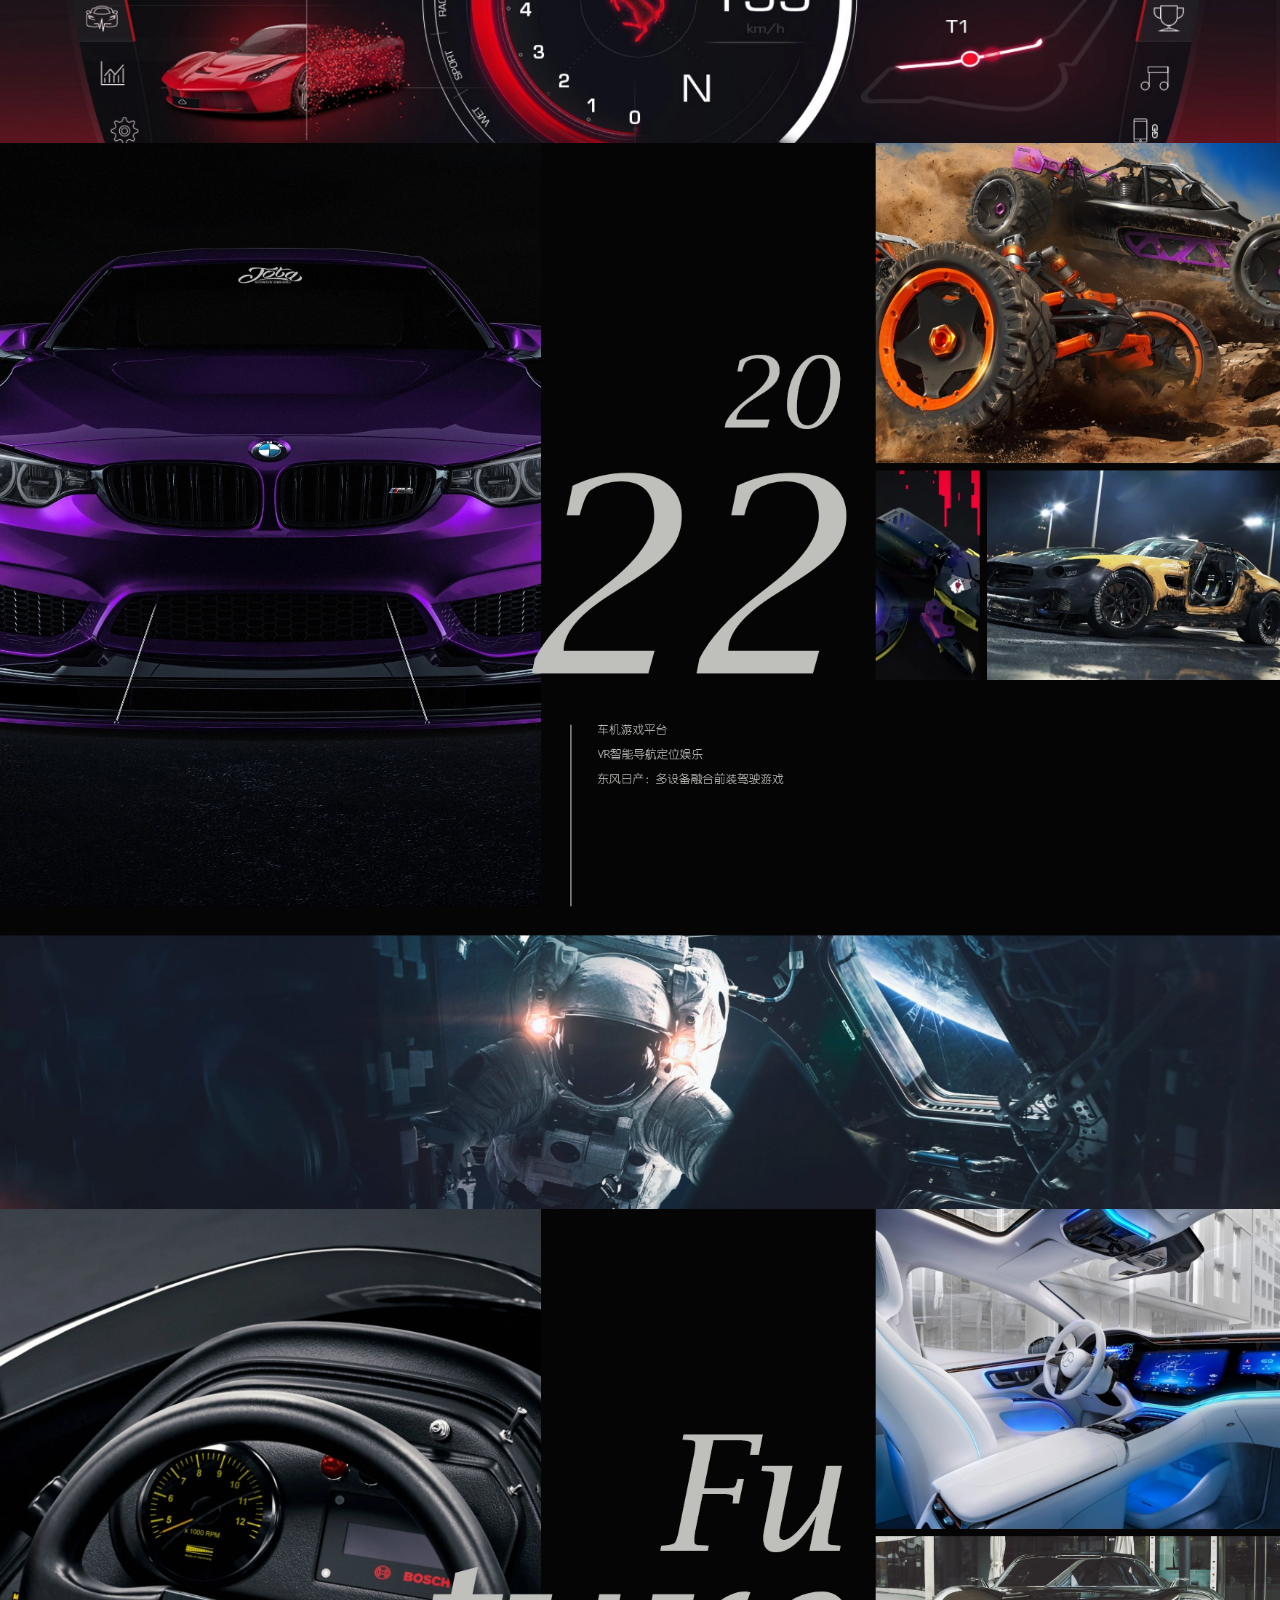
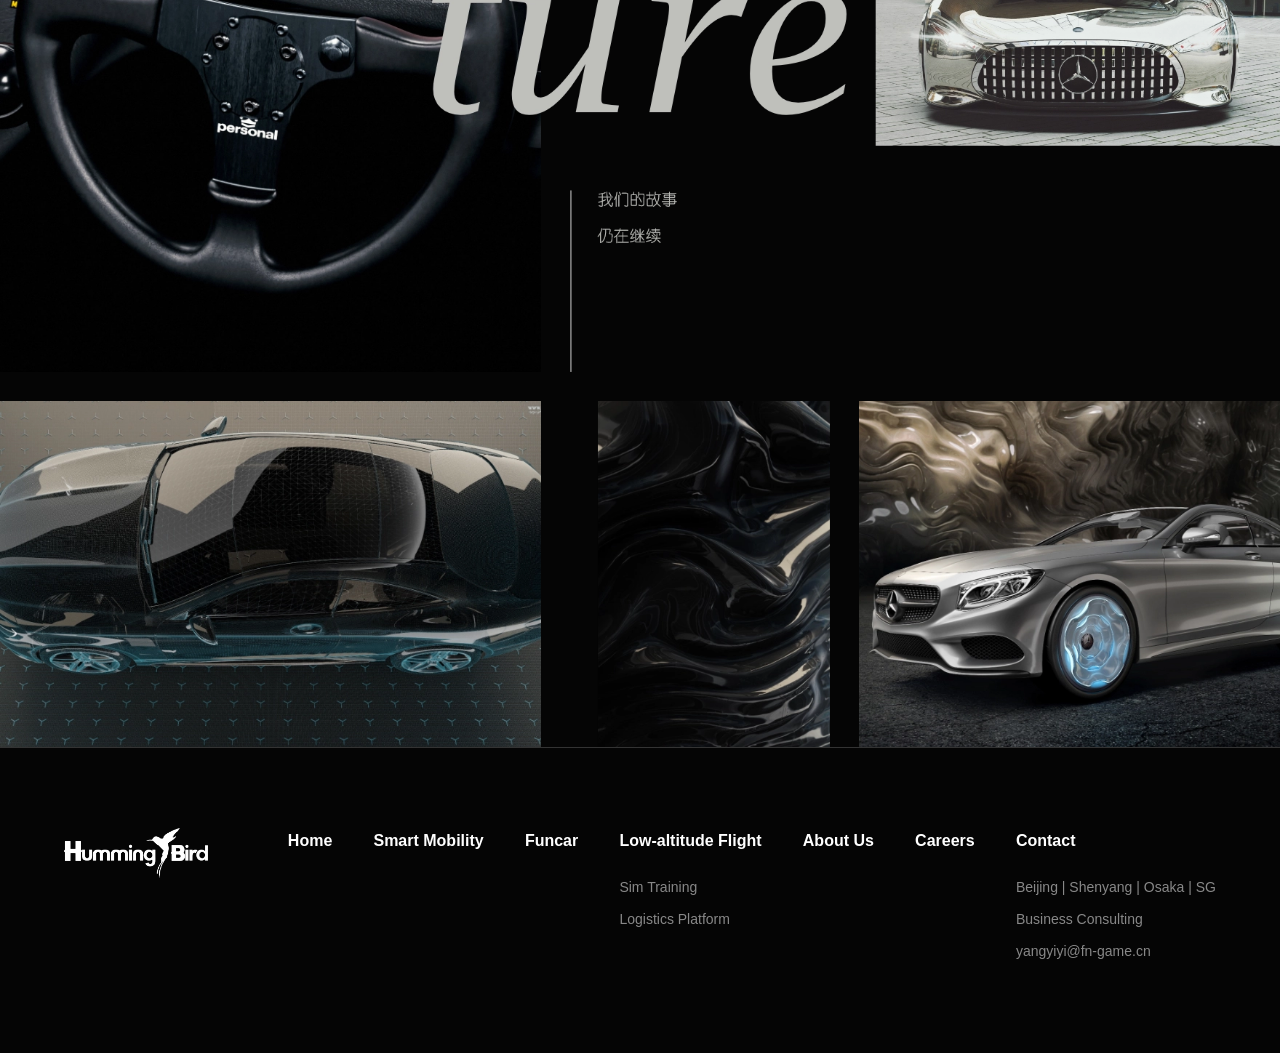
==== commit a6d55498: "更新" ====
--- a/about.html
+++ b/about.html
@@ -229,7 +229,7 @@
                     <div class="f-links">
                         <span data-i18n="footer.col5.l1">北京|沈阳|日本大阪|新加坡</span>
                         <span data-i18n="footer.col5.l2">商务咨询</span>
-                        <span data-i18n="footer.col5.l3">hummingbirdgameplay@gmail.com</span>
+                        <span data-i18n="footer.col5.l3">yangyiyi@fn-game.cn</span>
                     </div>
                 </div>
             </div>
--- a/style.css
+++ b/style.css
@@ -181,7 +181,7 @@
 .acc-grid { display: grid; grid-template-columns: 1fr 1fr; gap: 30px; margin-bottom: 80px; }
 .acc-card { background-color: #111 !important; border-radius: 30px !important; padding: 0 !important; display: flex; gap: 20px; align-items: stretch; overflow: hidden; }
 .acc-img-placeholder { flex: 1.2 !important; background-color: transparent !important; border-radius: 30px 0 0 30px !important; display: flex; align-items: center; justify-content: center; padding: 0 !important; overflow: hidden; }
-.acc-img-placeholder img { width: 100%; height: 100%; object-fit: cover; display: block; }
+.acc-img-placeholder img { width: 100%; height: 100%; object-fit: cover; object-position: left center; display: block; }
 .acc-info { flex: 1; display: flex; flex-direction: column; justify-content: center; padding: 40px 40px 40px 10px; }
 .acc-info h3 { font-size: 24px !important; font-weight: bold; margin-bottom: 10px; }
 .acc-desc { color: #888; font-size: 14px; margin-bottom: 25px; }
@@ -580,8 +580,83 @@
 .biz-qr p { color: #333; font-size: 12px; font-weight: bold; }
 
 .social-grid { display: flex; flex-direction: column; align-items: center; gap: 20px; }
-.social-item { display: flex; align-items: center; background-color: #111; padding: 20px 40px; border-radius: 8px; width: 100%; max-width: 350px; gap: 20px; transition: transform 0.3s, background-color 0.3s; border: 1px solid #222; }
-.social-item:hover { background-color: #161616; transform: translateY(-3px); border-color: #333; }
+/* ==========================================================================
+   社交媒体模块 - 鼠标悬浮显示二维码特效
+   ========================================================================== */
+
+.social-grid { display: flex; flex-direction: column; align-items: center; gap: 20px; }
+
+.social-item { 
+    position: relative; /* 【关键】必须加上 relative，二维码才能根据它来定位 */
+    display: flex; 
+    align-items: center; 
+    background-color: #111; 
+    padding: 20px 40px; 
+    border-radius: 8px; 
+    width: 100%; 
+    max-width: 350px; 
+    gap: 20px; 
+    transition: transform 0.3s, background-color 0.3s, border-color 0.3s; 
+    border: 1px solid #222; 
+    cursor: pointer; /* 鼠标放上去变成小手，暗示可以交互 */
+}
+
+.social-item:hover { 
+    background-color: #161616; 
+    border-color: #333; 
+}
+
+.social-icon { width: 40px; height: 40px; flex-shrink: 0; }
+.social-icon img { width: 100%; height: 100%; object-fit: contain; }
+.social-text { text-align: left; }
+.social-text h4 { color: #fff; font-size: 16px; margin-bottom: 2px; }
+.social-text p { color: #888; font-size: 13px; margin: 0; }
+
+/* --- 【新增】二维码默认隐藏弹窗 --- */
+.social-qr {
+    position: absolute;
+    bottom: 100%; /* 定位在卡片的正上方 */
+    left: 50%;
+    transform: translate(-50%, 10px); /* 默认往下偏一点 */
+    width: 150px;
+    height: 150px;
+    background-color: #fff;
+    padding: 10px;
+    border-radius: 12px;
+    box-shadow: 0 15px 40px rgba(0,0,0,0.5);
+    opacity: 0;
+    visibility: hidden;
+    transition: all 0.3s cubic-bezier(0.25, 0.46, 0.45, 0.94); /* 丝滑弹出的曲线 */
+    z-index: 10;
+    pointer-events: none; /* 防止鼠标误触导致弹窗闪烁 */
+}
+
+/* 弹窗底部的小三角指示器 */
+.social-qr::after {
+    content: '';
+    position: absolute;
+    top: 100%; /* 在白框的正下方 */
+    left: 50%;
+    transform: translateX(-50%);
+    border-width: 8px;
+    border-style: solid;
+    border-color: #fff transparent transparent transparent; /* 画一个向下的白色小三角 */
+}
+
+.social-qr img {
+    width: 100%;
+    height: 100%;
+    object-fit: contain;
+    display: block;
+}
+
+/* --- 【新增】鼠标悬浮时，二维码浮现 --- */
+.social-item:hover .social-qr {
+    opacity: 1;
+    visibility: visible;
+    transform: translate(-50%, -15px); /* 向上浮出 */
+}
+
 .social-icon { width: 40px; height: 40px; flex-shrink: 0; }
 .social-icon img { width: 100%; height: 100%; object-fit: contain; }
 .social-text { text-align: left; }
@@ -857,6 +932,11 @@
         border-radius: 30px 30px 0 0 !important; /* 圆角改为上方 */
     }
     
+    .acc-img-placeholder img {
+        object-position: center center !important; /* 手机端恢复居中显示 */
+    }
+
+    
     /* 文字内容区放在下方 */
     .acc-info { 
         flex: none !important;
@@ -1141,7 +1221,7 @@
 }
 
 /* ==========================================================================
-   加入我们页面 - 简历投递 CTA 模块
+   加入我们页面 - 简历投递 CTA 模块 (双邮箱版)
    ========================================================================== */
 .careers-cta {
     text-align: center;
@@ -1157,15 +1237,36 @@
 .careers-cta p {
     font-size: 16px;
     color: #888;
-    margin-bottom: 40px;
-}
+    margin-bottom: 50px; /* 增加底部间距 */
+}
+
+/* 双邮箱并排容器 */
+.cta-emails-wrapper {
+    display: flex;
+    justify-content: center;
+    gap: 60px; /* 两个邮箱之间的间距 */
+    flex-wrap: wrap; /* 空间不够时允许换行 */
+}
+.cta-email-box {
+    display: flex;
+    flex-direction: column;
+    align-items: center;
+    gap: 15px;
+}
+.cta-email-label {
+    font-size: 16px;
+    color: #fff;
+    font-weight: 600;
+    letter-spacing: 1px;
+}
+
 /* 邮箱按钮设计成发光线框风格，科技感强 */
 .cta-email {
     display: inline-block;
-    font-size: 24px;
+    font-size: 22px;
     color: var(--accent-color);
     font-weight: bold;
-    padding: 16px 50px;
+    padding: 14px 40px;
     border: 2px solid var(--accent-color);
     border-radius: 50px;
     transition: all 0.3s ease;
@@ -1178,9 +1279,10 @@
     transform: translateY(-3px);
 }
 
-/* 手机端适配邮箱大小 */
+/* 手机端适配：改为上下排列并调整字号 */
 @media (max-width: 768px) {
     .careers-cta h3 { font-size: 26px; }
+    .cta-emails-wrapper { gap: 40px; flex-direction: column; }
     .cta-email { font-size: 18px; padding: 12px 30px; }
 }
 
@@ -1203,4 +1305,47 @@
     max-width: 1200px !important;
     margin-left: auto !important;
     margin-right: auto !important;
+}
+
+
+
+/* ==========================================================================
+   加入我们页面 - 办公地点分隔标题样式
+   ========================================================================== */
+
+.office-title-wrap {
+    text-align: center;
+    margin: 40px 0 40px 0;
+    padding: 0 5%;
+}
+
+.office-title {
+    display: inline-flex;
+    align-items: center;
+    gap: 12px;
+    font-size: 24px;
+    color: #fff;
+    font-weight: 600;
+    letter-spacing: 2px;
+    padding: 12px 35px;
+   
+}
+
+/* 蓝色发光点点缀 */
+.office-title::before {
+    content: '';
+    width: 10px;
+    height: 10px;
+    border-radius: 50%;
+    background-color: var(--accent-color);
+    box-shadow: 0 0 12px var(--accent-color);
+}
+
+/* 修正下方网格的底部间距 */
+.careers-jobs .jobs-grid:first-of-type {
+    padding-bottom: 60px; /* 两地职位之间的间距 */
+}
+
+@media (max-width: 768px) {
+    .office-title { font-size: 20px; padding: 10px 25px; }
 }
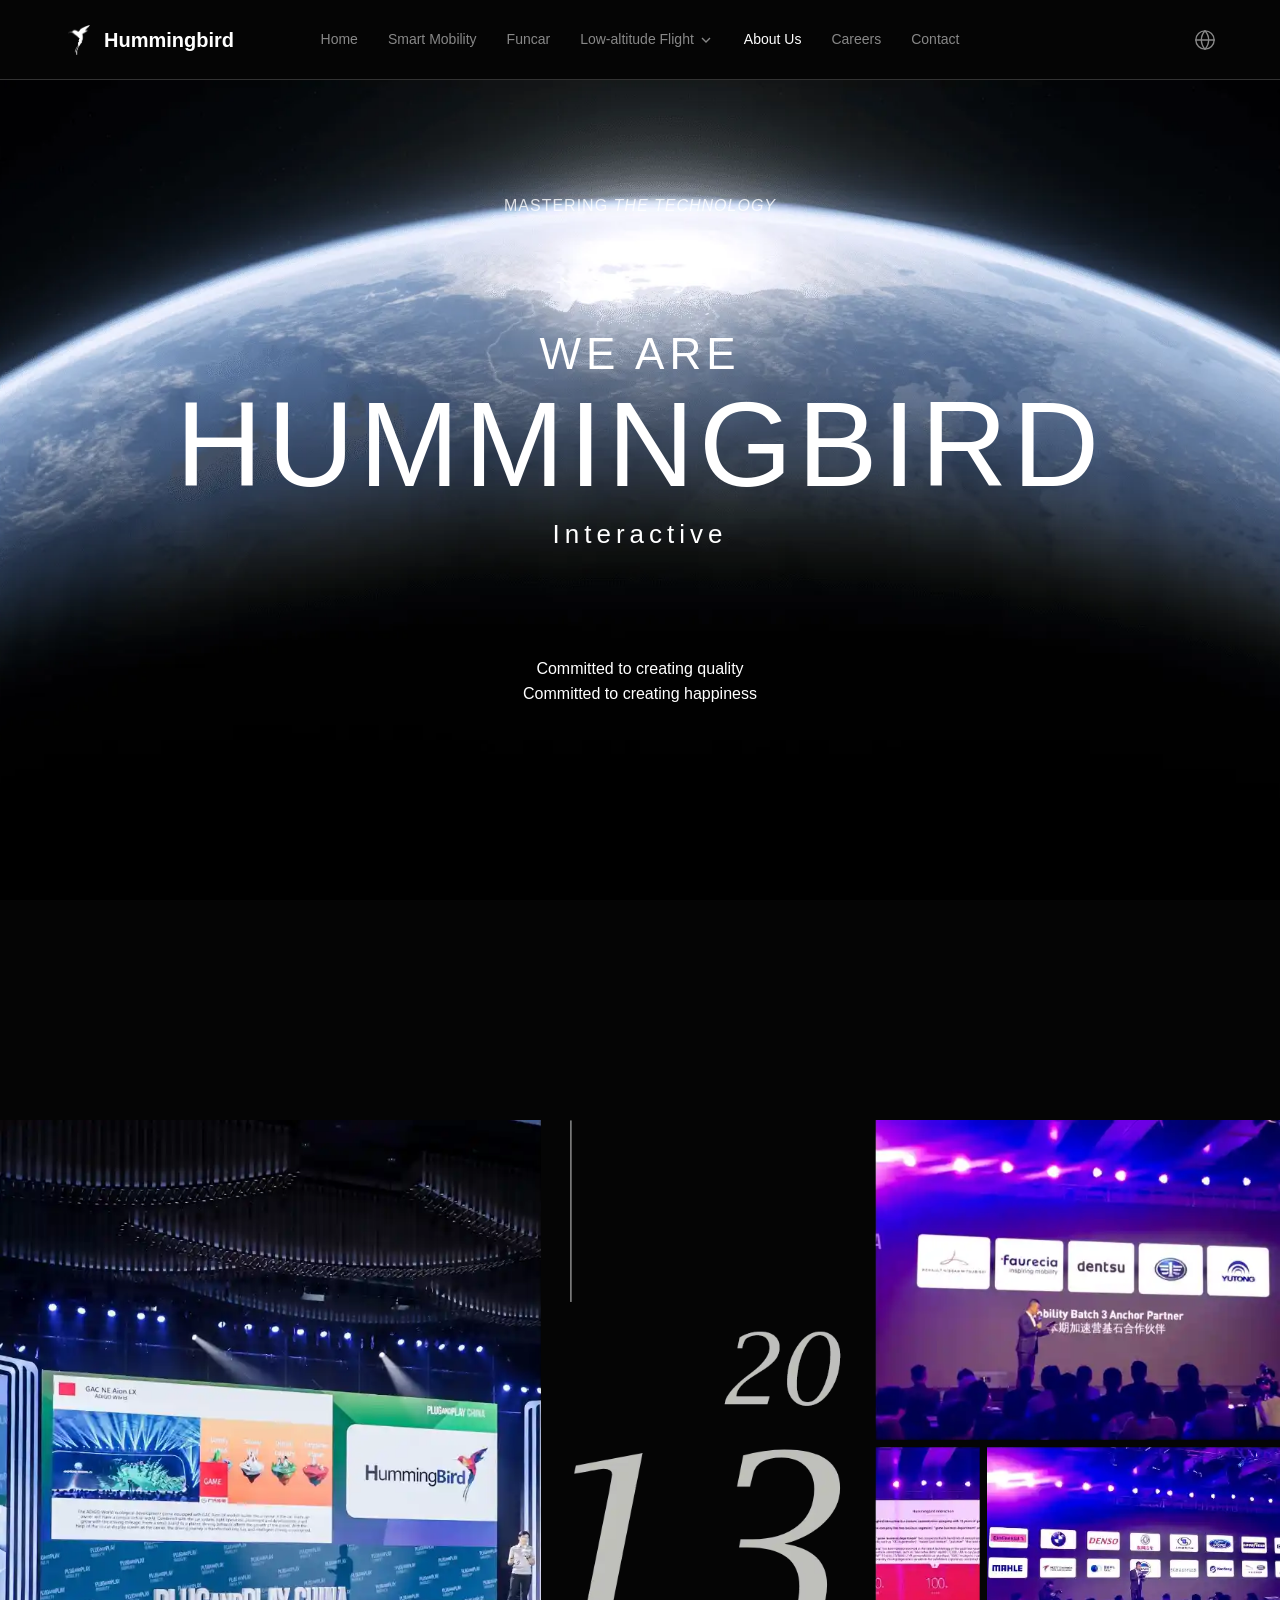
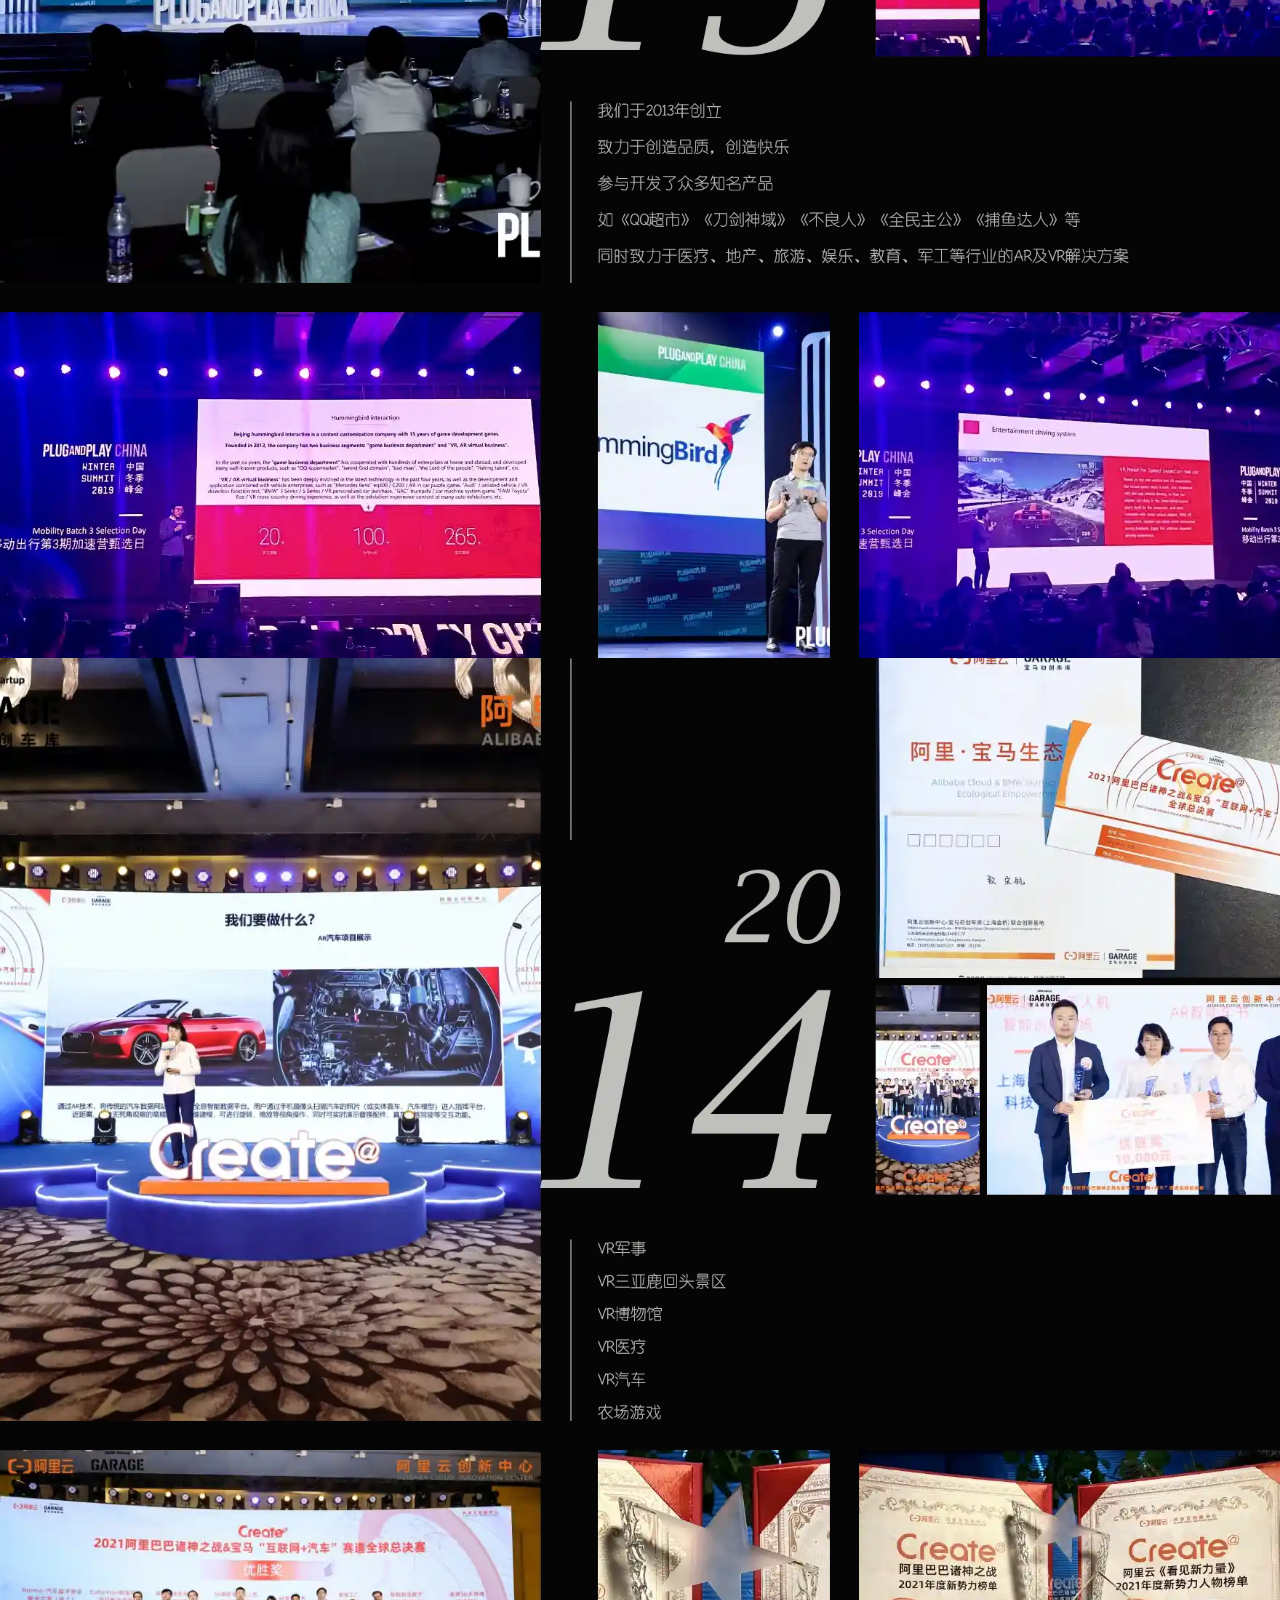
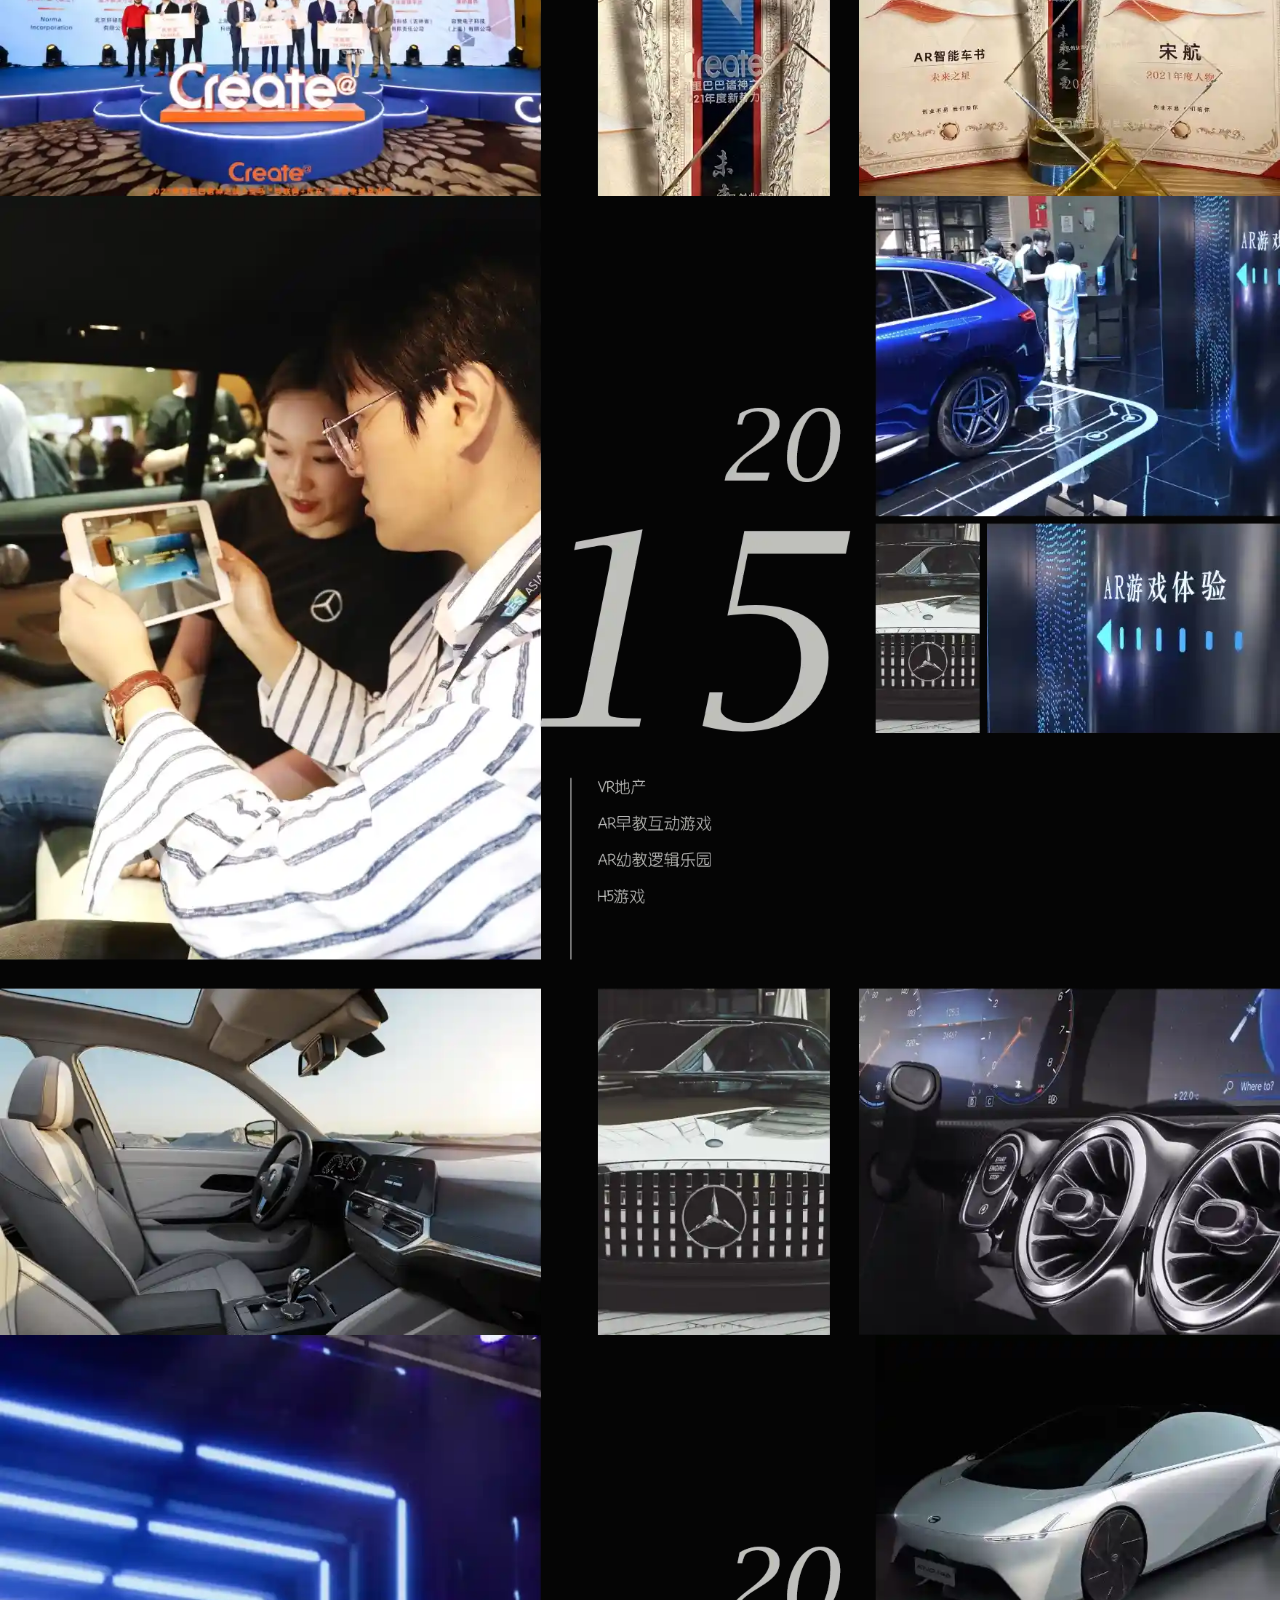
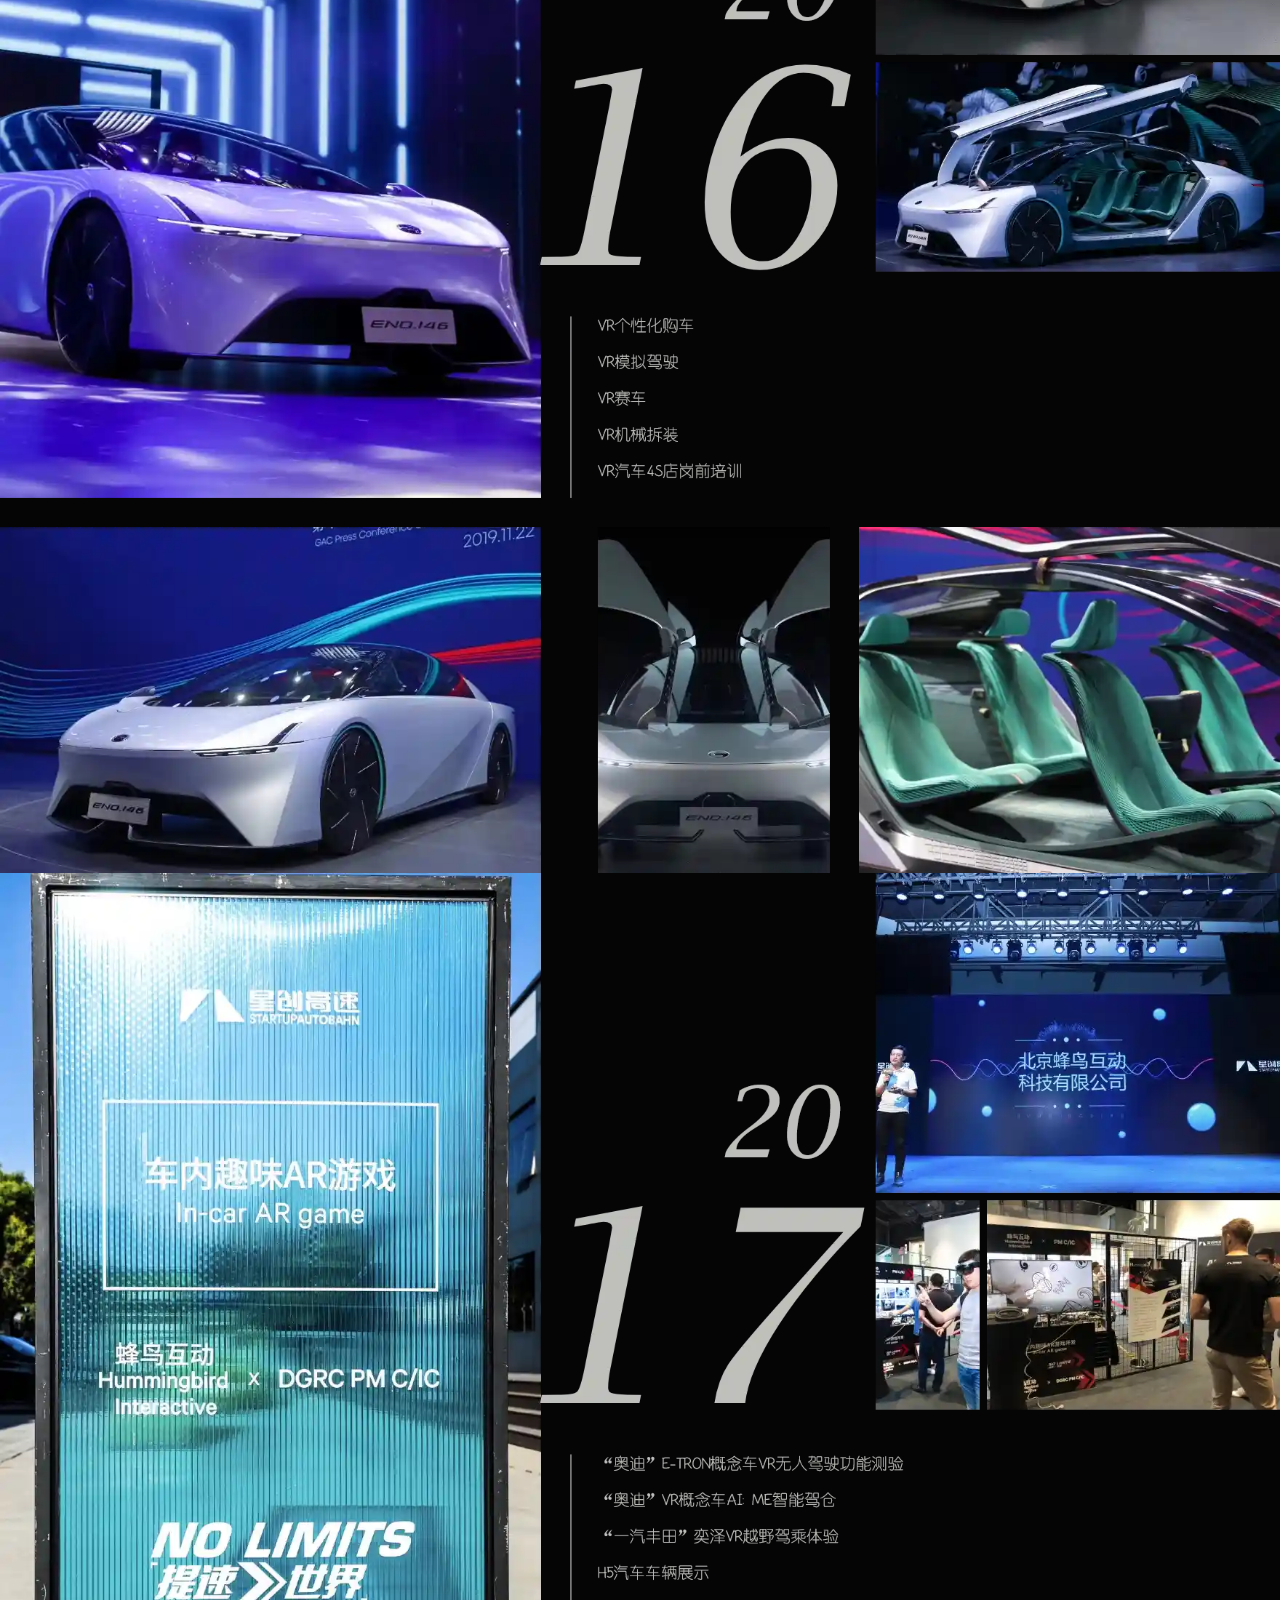
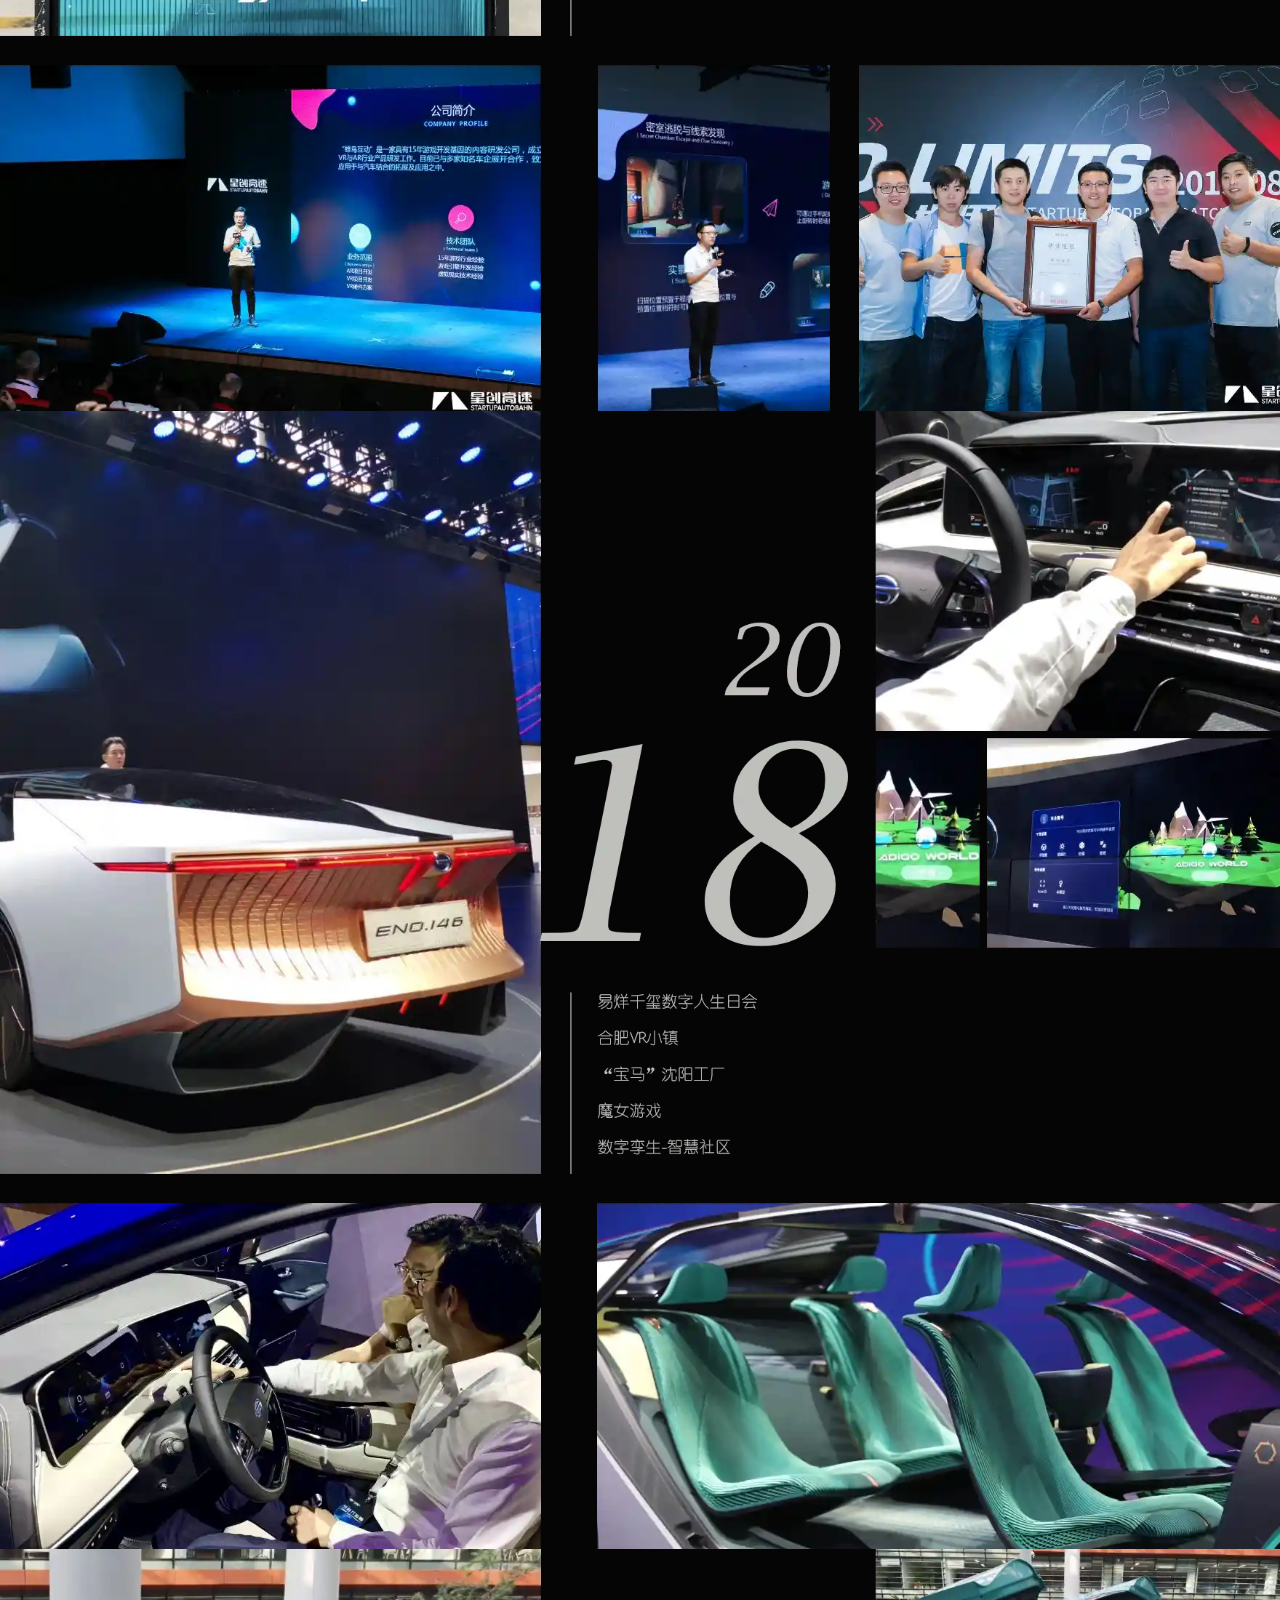
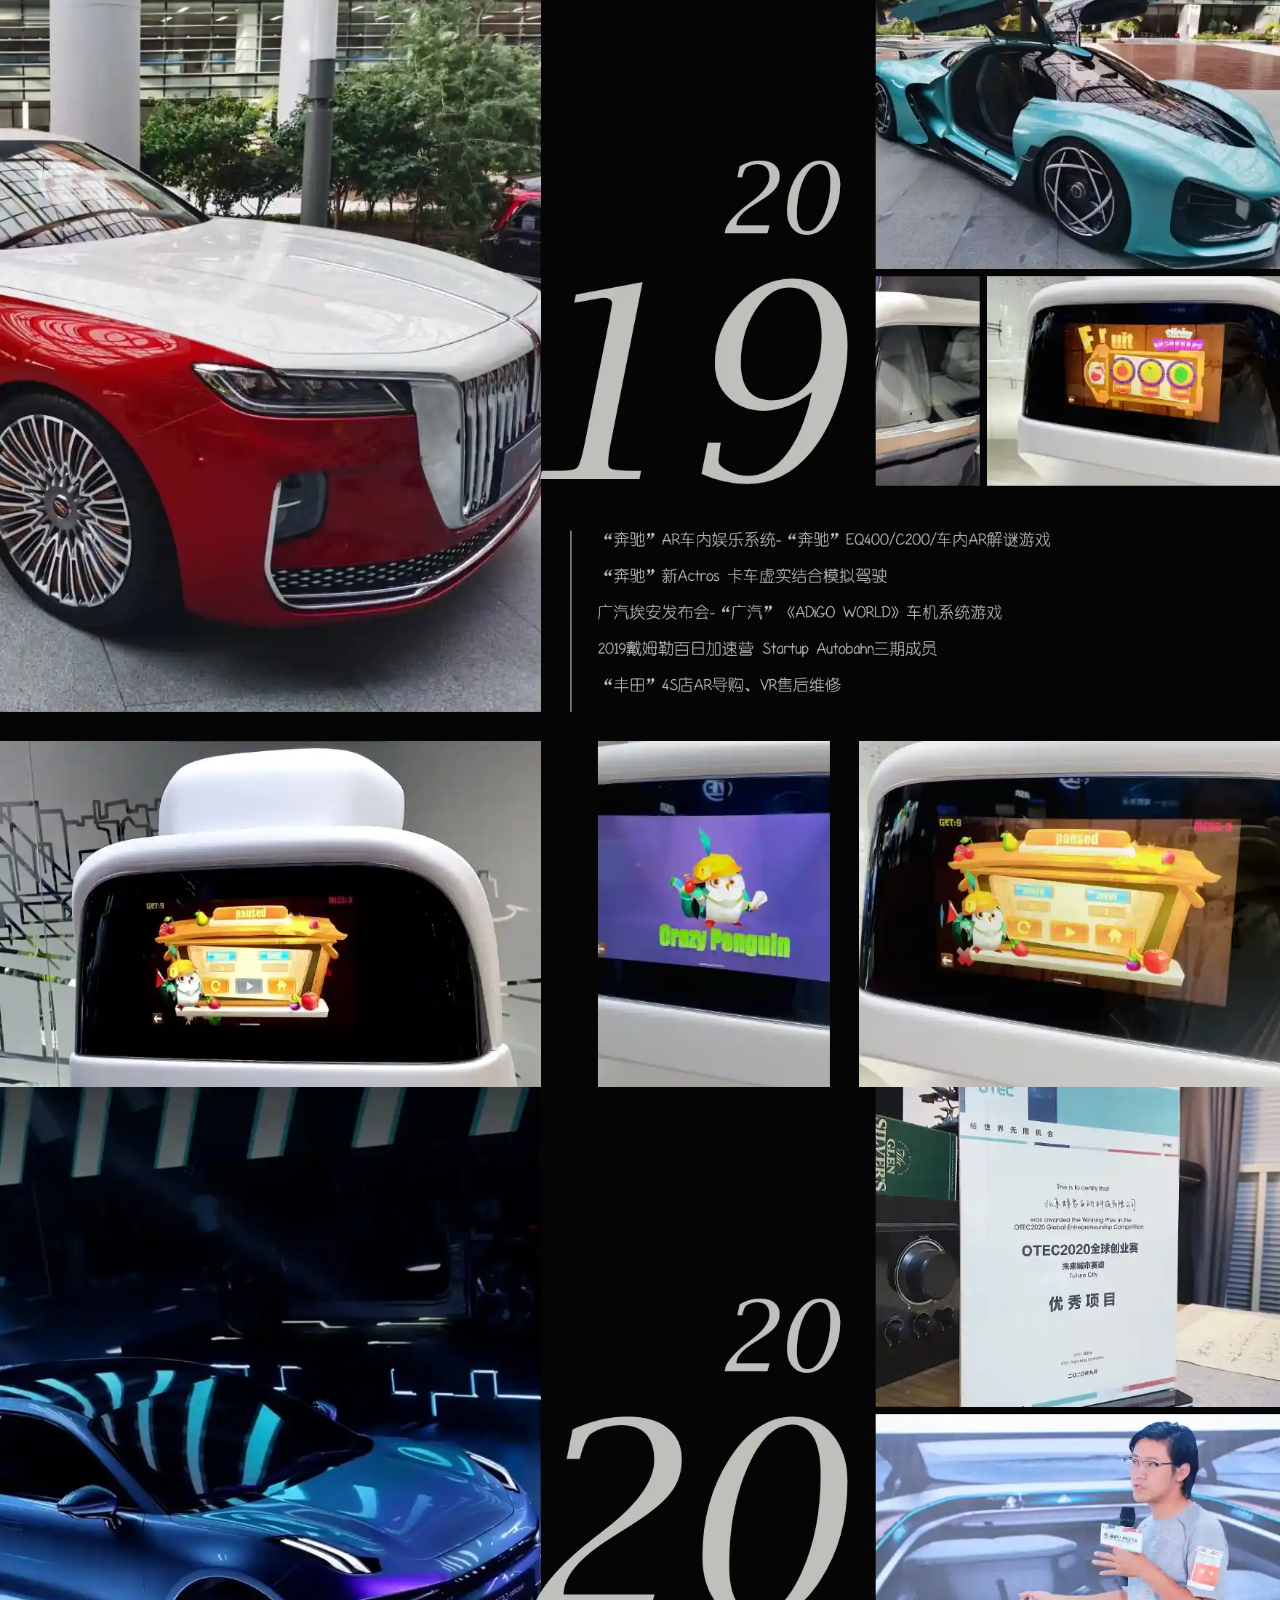
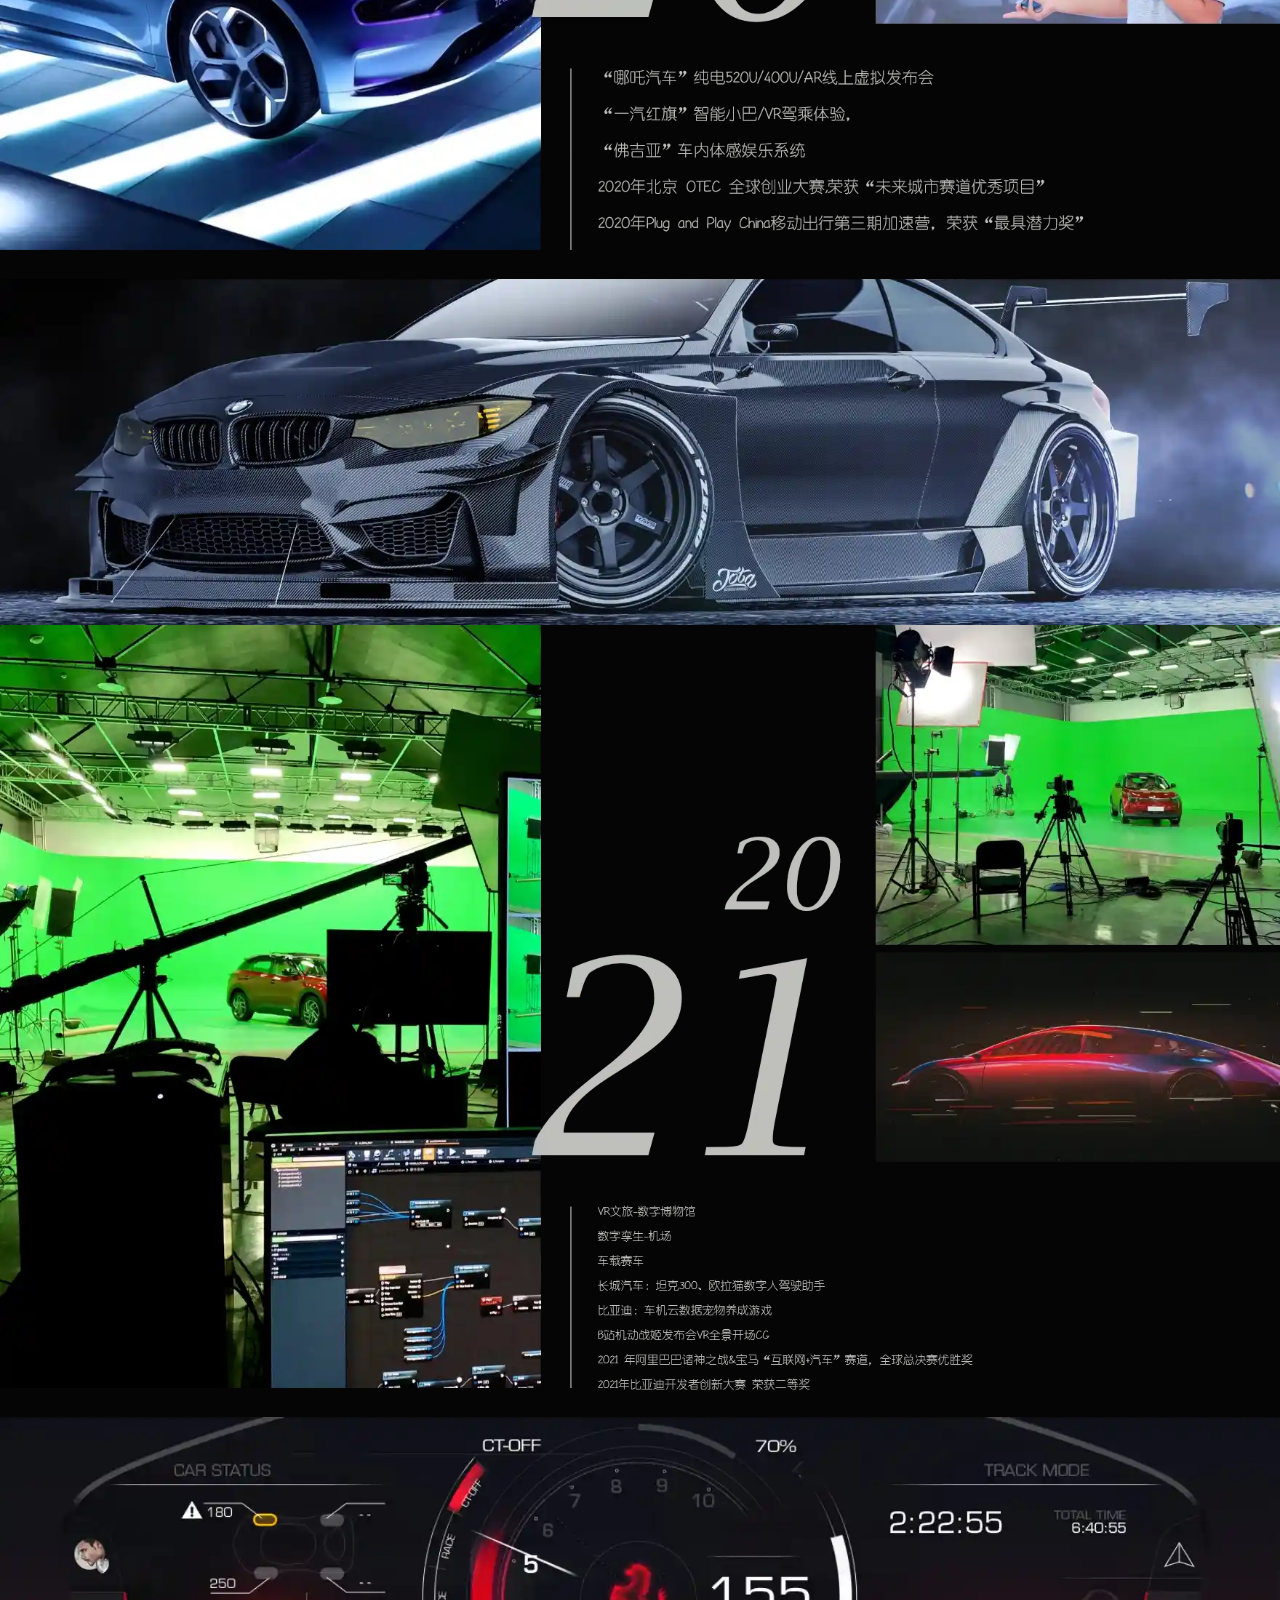
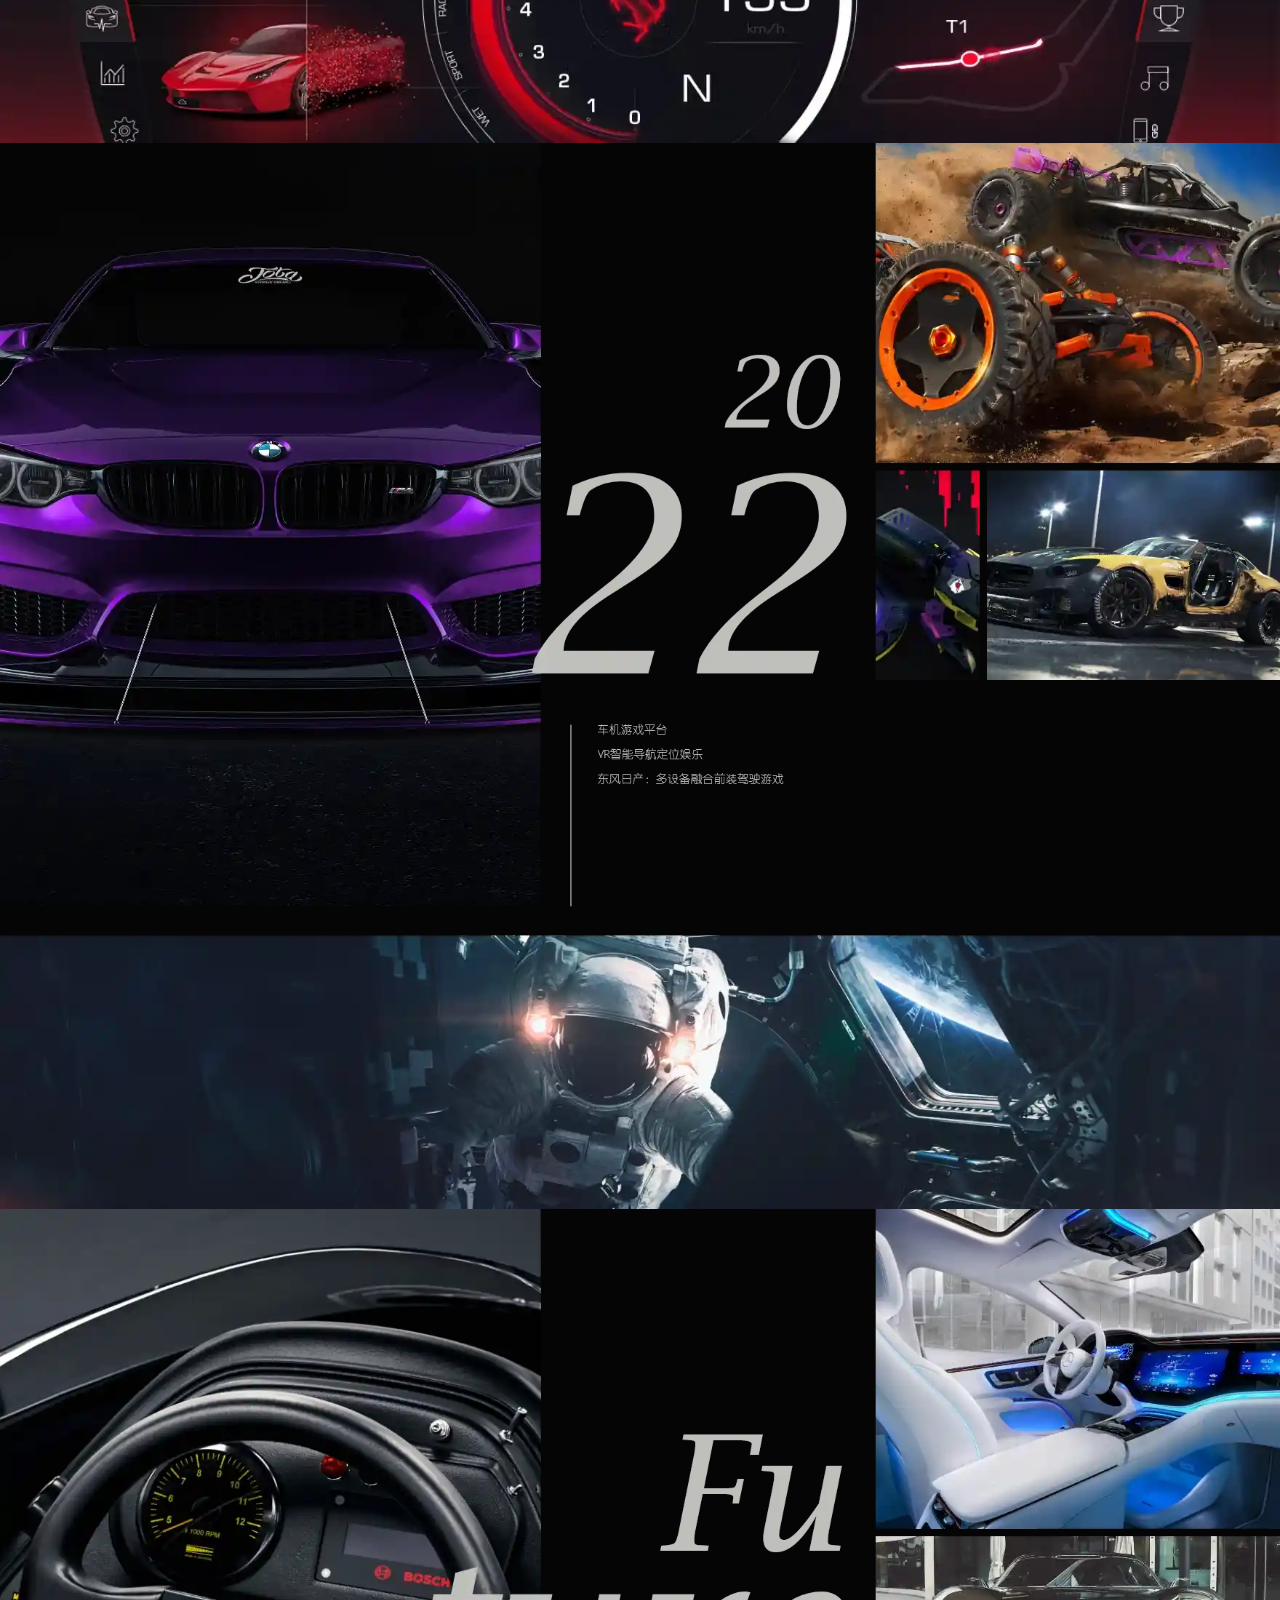
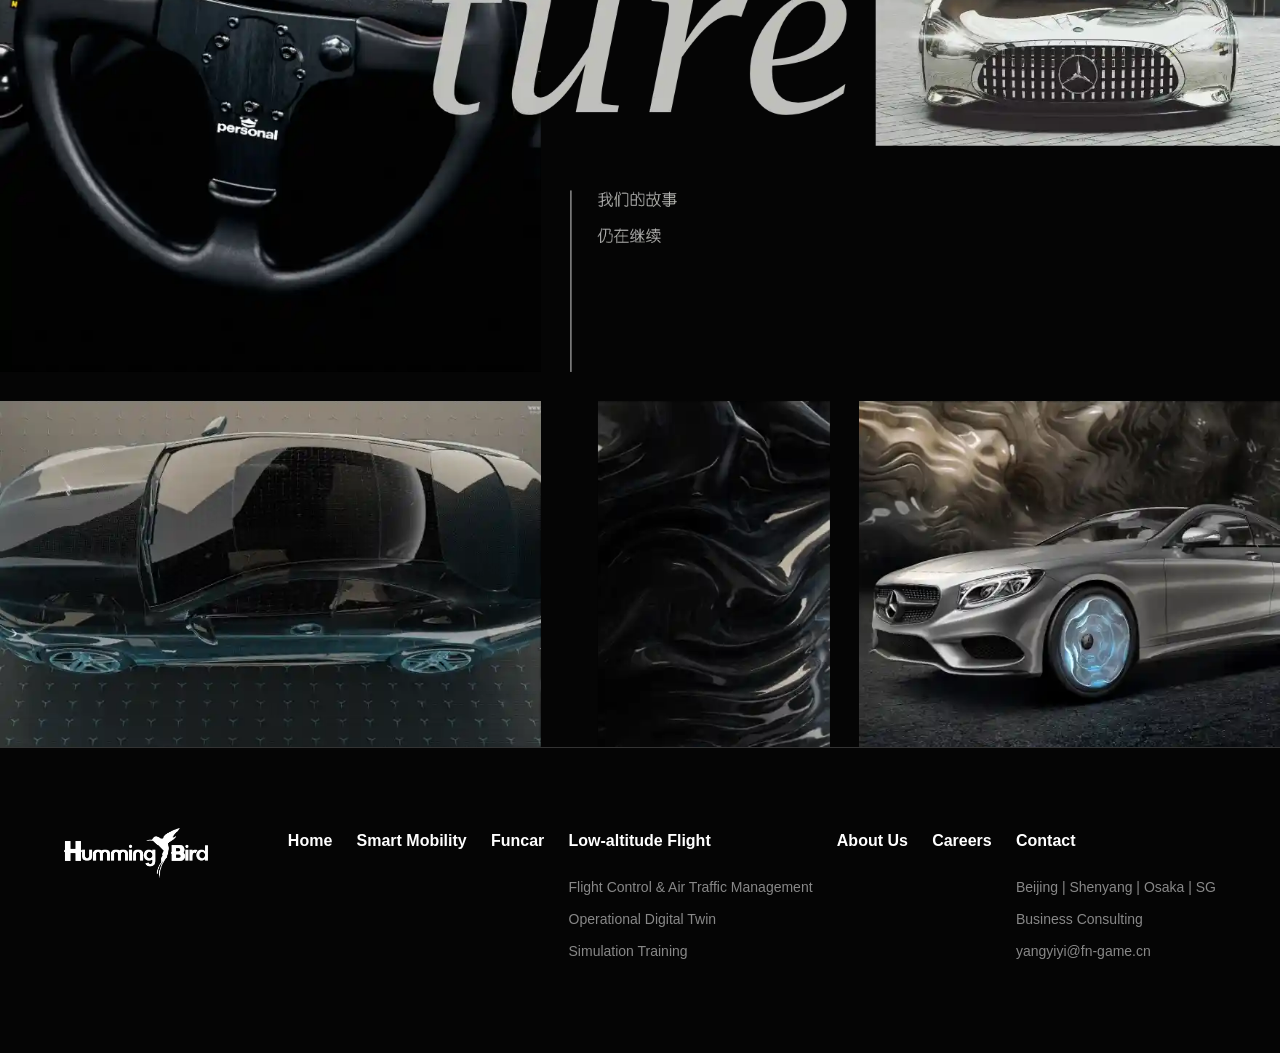
==== commit 6e9c64f1: "更新" ====
--- a/about.html
+++ b/about.html
@@ -70,15 +70,17 @@
             </div>
             
 
-            <!-- 【修改】低空飞行 -->
+            
+            <!-- 【修改】低空飞行（已更新为三个新二级页面，删除了旧页面） -->
             <div class="nav-item">
                 <a href="javascript:void(0)" class="nav-link" id="flight-btn">
                     <span data-i18n="header.nav.flight">低空飞行</span>
                     <svg viewBox="0 0 24 24" width="16" height="16" stroke="currentColor" stroke-width="2" fill="none"><polyline points="6 9 12 15 18 9"></polyline></svg>
                 </a>
                 <div class="nav-dropdown-menu" id="flight-dropdown">
-                    <a href="flight-training.html" data-i18n="header.nav.flight_sub1">模拟培训</a>
-                    <a href="flight-logistics.html" data-i18n="header.nav.flight_sub2">物流平台</a>
+                    <a href="flight-atc.html" data-i18n="header.nav.flight_sub_atc">飞控空管平台</a>
+                    <a href="flight-twin.html" data-i18n="header.nav.flight_sub_twin">作业孪生</a>
+                    <a href="flight-drill.html" data-i18n="header.nav.flight_sub_drill">模拟演练教学</a>
                 </div>
             </div>
 
@@ -210,8 +212,9 @@
                 <div class="f-col">
                     <h4 data-i18n="header.nav.flight">低空飞行</h4>
                     <div class="f-links">
-                        <a href="flight-training.html" data-i18n="header.nav.flight_sub1">模拟培训</a>
-                        <a href="flight-logistics.html" data-i18n="header.nav.flight_sub2">物流平台</a>
+                        <a href="flight-atc.html" data-i18n="header.nav.flight_sub_atc">飞控空管平台</a>
+                        <a href="flight-twin.html" data-i18n="header.nav.flight_sub_twin">作业孪生</a>
+                        <a href="flight-drill.html" data-i18n="header.nav.flight_sub_drill">模拟演练教学</a>
                     </div>
                 </div>
 
--- a/style.css
+++ b/style.css
@@ -199,9 +199,24 @@
 .hardware-section h3 { text-align: center; font-size: 24px; margin-bottom: 40px; }
 .hardware-grid { display: grid; grid-template-columns: repeat(6, 1fr); gap: 20px; margin-top: 50px; }
 .hw-item { text-align: center; }
-.hw-icon { height: auto !important; aspect-ratio: 1 / 1; background-color: #f5f5f5 !important; border-radius: 24px !important; margin-bottom: 15px !important; padding: 20px !important; display: flex; align-items: center; justify-content: center; transition: transform 0.3s ease; }
+.hw-icon { 
+    height: auto !important; 
+    aspect-ratio: 1 / 1; 
+    background-color: #f5f5f5 !important; 
+    border-radius: 24px !important; 
+    margin-bottom: 15px !important; 
+    padding: 5px !important; /* 【修改1】把原来的 20px 改成了 5px，大幅缩小了白边留白 */
+    display: flex; 
+    align-items: center; 
+    justify-content: center; 
+    transition: transform 0.3s ease; 
+}
 .hw-icon:hover { transform: translateY(-5px); }
-.hw-icon img { width: 85% !important; height: 85% !important; object-fit: contain; }
+.hw-icon img { 
+    width: 95% !important;  /* 【修改2】把原来的 85% 改成了 95%，让图片内容撑得更大 */
+    height: 95% !important; /* 【修改3】同上 */
+    object-fit: contain; 
+}
 .hw-item h5 { font-size: 16px !important; color: #fff !important; font-weight: 500; }
 .hw-item p { display: none !important; }
 
@@ -346,7 +361,10 @@
 /* 业务领域 */
 .scope-business { padding-top: 100px; padding-bottom: 100px; text-align: center; }
 .scope-rows-container { display: flex; flex-direction: column; gap: 15px; align-items: center; width: 100%; }
-.scope-row { display: flex; justify-content: center; gap: 40px; width: 100%; flex-wrap: nowrap; }
+
+/* 【修改1】将 flex-wrap: nowrap; 改成 flex-wrap: wrap; 允许屏幕不够宽时自动换行 */
+.scope-row { display: flex; justify-content: center; gap: 40px; width: 100%; flex-wrap: wrap; }
+
 .scope-text { font-size: 30px; font-weight: 500; color: var(--text-muted); cursor: default; transition: all 0.4s ease; white-space: nowrap; }
 .scope-text:hover { color: var(--accent-color); text-shadow: 0 0 15px rgba(41, 121, 255, 0.6); transform: scale(1.1); }
 .scope-text.more { font-size: 30px; font-weight: bold; letter-spacing: 2px; }
@@ -798,58 +816,64 @@
     .ais-intro-box { text-align: justify; padding: 0; }
     .ais-intro-box p { display: inline; white-space: normal; font-size: 15px; margin: 0; }
     
-    /* Footer 手机端极简列表排版 */
+    /* Footer 手机端竖向极简排版 */
     .footer { padding: 40px 5%; }
-    .footer-container { flex-direction: column; }
-    
-    /* 顶部 Logo 加个底边框分隔 */
-    .footer-left { display: block; margin-bottom: 20px; padding-bottom: 20px; border-bottom: 1px solid #222; width: 100%; }
-    
-    .footer-nav { flex-direction: column; gap: 0; }
-    
-    /* 每一行变成横向排列，并带底部边框 */
-    .f-col { 
+    .footer-container { flex-direction: column; gap: 30px; } /* gap控制Logo与下方文字的间距 */
+    
+    /* 顶部 Logo 取消底边框，消除下方多余的空隙 */
+    .footer-left { 
+        display: block; 
+        margin-bottom: 0; 
+        padding-bottom: 0; 
+        border-bottom: none; /* 去掉Logo下面的横线 */
+        width: 100%; 
+    }
+    
+    /* 导航列整体变为竖向排列，调整大块之间的间距 */
+    .footer-nav { 
+        flex-direction: column; 
+        gap: 30px; /* 大标题模块之间的间距 */
+    }
+    
+    /* 每一列(包含加入我们)改为上下排列，去掉底部边框 */
+    .f-col, .footer-nav > div { 
         display: flex; 
-        flex-direction: row; 
-        align-items: center; 
-        border-bottom: 1px solid #222; 
-        padding: 30px 0; 
-        gap: 20px; 
-    }
-    
-    /* 左侧主标题粗体、白字 */
-    .f-col h4 { 
-        width: 100px; /* 固定宽度，让右侧内容对齐 */
+        flex-direction: column; 
+        align-items: flex-start; 
+        border-bottom: none; /* 去掉所有横线 */
+        padding: 0; 
+        gap: 12px; /* 大标题和小标题之间的间距 */
+    }
+    
+    /* 大标题恢复自然宽度，保持白字 */
+    .f-col h4, .footer-nav > div > h4 { 
+        width: auto; /* 取消原来的100px固定宽度 */
         margin-bottom: 0; 
-        flex-shrink: 0; 
-        font-size: 18px; 
-        font-weight: 700; 
+        font-size: 16px; 
+        font-weight: 600; 
         color: #fff;
     }
     
-    /* 右侧子链接横向排列 */
+    /* 下方子链接竖向排列 */
     .f-links { 
         display: flex; 
-        flex-direction: row; 
-        flex-wrap: wrap; 
-        gap: 20px; 
-        flex: 1; 
-    }
+        flex-direction: column; 
+        gap: 10px; /* 多个小标题之间的间距 */
+        width: 100%; 
+    }
+    
     .f-links a { 
-        display: inline-block; 
+        display: block; 
         margin-bottom: 0; 
         color: #888; 
-        font-size: 15px; 
-    }
-    
-    /* 最后一项联系我们：改为垂直排版防止文字太长挤压屏幕 */
+        font-size: 14px; 
+    }
+    
+    /* 联系我们同样保持垂直排版，清理原有的多余留白 */
     .f-col.contact-col { 
-        flex-direction: column; 
-        align-items: flex-start; 
-        padding-top: 30px; 
-        border-bottom: none; /* 最后一项不需要底边框 */
-    }
-    .f-col.contact-col h4 { margin-bottom: 10px; }
+        padding-top: 0; 
+    }
+    .f-col.contact-col h4 { margin-bottom: 0; }
     .f-col.contact-col .f-links { flex-direction: column; gap: 10px; }
     .f-col.contact-col .f-links span { margin-bottom: 0; color: #888; font-size: 14px; }
 }
@@ -892,8 +916,204 @@
     .pane-header h2 { font-size: 32px !important; }
     .pane-header p { font-size: 15px !important; }
     .project-item h3 { font-size: 22px !important; }
-    .pj-img { height: 250px !important; box-shadow: 0 10px 30px rgba(0,0,0,0.2) !important; }
+    .pj-img { height: 200px !important; box-shadow: 0 10px 30px rgba(0,0,0,0.2) !important; }
     .case-section { padding: 60px 0 !important; }
+
+    .scope-business { padding-top: 50px; padding-bottom: 50px; } /* 手机端减小上下留白 */
+    .scope-row { gap: 15px; } /* 手机端减小词语之间的间距 */
+    .scope-text { font-size: 16px; } /* 手机端缩小字体，防止被挤出屏幕 */
+    .scope-text.more { font-size: 18px; } /* MORE也相应缩小 */
+
+    .fc-hero-content h2 {
+        font-size: 28px !important;     /* 【修改1】手机端字号缩小到 28px */
+        white-space: nowrap !important;  /* 【修改2】强制文本不换行 */
+        letter-spacing: 2px !important;  /* 【修改3】字间距稍微缩窄一点，更容易排开 */
+        margin-bottom: 15px !important;
+    }
+    
+    /* 顺便微调一下主标题 Funcar 的大小，让整体比例更好看 */
+    .fc-hero-content h1 {
+        font-size: 22px !important;
+        margin-bottom: 8px !important;
+    }
+    /* 1. 修复 “更是你的移动智慧空间” 强制一行并缩小字号 */
+    .fc-quote h1 {
+        font-size: 30px !important;      /* 从 42px 缩到 24px */
+        white-space: nowrap !important;  /* 强制不换行 */
+        letter-spacing: 1px !important;
+    }
+    .fc-quote h2 {
+        font-size: 18px !important;      /* 副标题也相应缩小 */
+    }
+
+    /* 2. 修复 “准备好体验Funcar了吗？” 强制一行并缩小字号 */
+    .fc-cta h2 {
+        font-size: 30px !important;      /* 从 36px 缩到 22px */
+        white-space: nowrap !important;  /* 强制不换行 */
+        letter-spacing: 1px !important;
+    }
+
+    /* 3. 修复轮播图手机端比例，防止高宽失调被强行拉伸 */
+    .scene-slide {
+        height: auto !important;         /* 【关键】取消电脑端写死的 450px 高度 */
+        aspect-ratio: 16 / 9;            /* 【关键】强制维持 16:9 宽屏黄金比例 */
+    }
+    .scene-slide img {
+        height: 100% !important;
+        object-fit: cover !important;    /* 填充 16:9 区域，画面不挤压、不缩水、不准变形 */
+    }
+
+     /* ---- 1. Hero 文字与排版微调 ---- */
+    .cases-hero-content h1 {
+        font-size: 28px !important;
+        line-height: 1.3 !important;
+    }
+    .cases-hero-content p {
+        font-size: 14px !important;
+        line-height: 1.6 !important;
+    }
+
+    /* ---- 2. 实操飞行与科目图片防挤压 ---- */
+    .ft-img-single {
+        width: 100% !important;
+        height: 200px !important;       /* 统一单张大图高度为 200px */
+        border-radius: 12px !important;
+        overflow: hidden !important;
+        margin-top: 15px !important;
+    }
+    .ft-img-single img {
+        width: 100% !important;
+        height: 100% !important;
+        object-fit: cover !important;
+    }
+
+    .ft-card-img {
+        height: 200px !important;
+    }
+    .ft-card-img img {
+        object-fit: cover !important;
+    }
+
+    /* ---- 3. 自由飞行/竞速赛道的左右图文卡片适配 ---- */
+    .ft-mode-card-lr {
+        flex-direction: column !important; /* 左右卡片手机端还是上下排版观感最好 */
+    }
+    .ft-mode-img-lr {
+        flex: 0 0 100% !important;
+        width: 100% !important;
+        height: 200px !important;
+    }
+    .ft-mode-text-lr {
+        padding: 30px 20px !important;
+    }
+
+    /* ---- 4. 【修改】专项应用培训（3张竖图并排缩放） ---- */
+    .sp-images-3, .ft-img-grid {
+        display: grid !important;
+        grid-template-columns: repeat(3, 1fr) !important; /* 【关键1】在手机上依然保持 3 列并排 */
+        gap: 8px !important; /* 【关键2】将间距缩窄到 8px，防止小屏幕挤压 */
+        margin-top: 20px !important;
+    }
+    
+    /* 竖图盒子采用固定纵横比，高度随宽度自适应 */
+    .sp-img-box, .ft-img-grid .ft-img-single {
+        height: auto !important;          /* 取消固定的高度 */
+        aspect-ratio: 1 / 1.1 !important; /* 【关键3】锁定纵横比（略微偏竖的黄金比例），防止拉伸 */
+        border-radius: 12px !important;   /* 完美保留大圆角 */
+        overflow: hidden !important;
+        margin-top: 0 !important;
+    }
+    .sp-img-box img, .ft-img-grid .ft-img-single img {
+        width: 100% !important;
+        height: 100% !important;
+        object-fit: cover !important;     /* 铺满盒子，防拉伸变形 */
+    }
+
+    /* 专项培训卡片内边距微调 */
+    .special-card {
+        padding: 30px 15px !important;
+    }
+    .special-card h3 {
+        font-size: 24px !important;
+    }
+
+     /* ---- 1. Hero 标题与副标题适配 ---- */
+    .cases-hero-content h1 {
+        font-size: 28px !important;
+        line-height: 1.3 !important;
+    }
+    .cases-hero-content p {
+        font-size: 14px !important;
+        line-height: 1.6 !important;
+    }
+
+    /* ---- 2. “填补专业缺口”文字缩小与高度微调 ---- */
+    .fl-light-intro h2 {
+        font-size: 30px !important;      /* 电脑端是 36px */
+        line-height: 1.4 !important;
+        margin-bottom: 15px !important;
+    }
+    .fl-light-intro p {
+        font-size: 13px !important;      /* 电脑端是 16px */
+        line-height: 1.6 !important;
+    }
+    .light-section-wrapper {
+        padding: 50px 0 !important;      /* 手机端上下留白缩短一半 */
+    }
+
+    /* ---- 3. 【核心】标准化服务流程强制保持左右结构 ---- */
+    .fl-process-wrapper {
+        display: flex !important;
+        flex-direction: row !important;  /* 【关键】强行命令手机端也必须左右并排 */
+        gap: 15px !important;            /* 将原本 80px 的超大空隙极度压缩至 15px */
+        padding: 0 5px !important;       /* 给边缘留出呼吸空间 */
+    }
+    .process-col {
+        flex: 1 !important;              /* 两侧各占 50% 的空间 */
+    }
+    .p-title {
+        font-size: 15px !important;      /* 大标题从 28px 缩减到 15px 确保装下 */
+        margin-bottom: 25px !important;
+    }
+    .p-list li {
+        margin-bottom: 15px !important;  /* 缩小垂直列表间的距离 */
+    }
+    .p-list h4 {
+        font-size: 12px !important;      /* 标题字号从 18px 降到 12px */
+        margin-bottom: 5px !important;
+        line-height: 1.3 !important;
+    }
+    .p-list p {
+        font-size: 10px !important;      /* 描述文字从 14px 降到 10px */
+        line-height: 1.3 !important;
+    }
+    .process-divider {
+        width: 1px !important;
+        background-color: #222 !important; /* 保持中间的分隔线正常显示 */
+    }
+
+    /* ---- 4. 安全保护（如果你的代码中还未对两栏和三栏业务卡片进行手机端折行，这里进行保底） ---- */
+    .fl-dual-core, .fl-network-grid {
+        flex-direction: column !important;
+        grid-template-columns: 1fr !important;
+        gap: 15px !important;
+    }
+    .fl-core-card, .fl-network-card {
+        height: auto !important;
+        min-height: 280px !important;
+        padding: 40px 25px !important;
+    }
+    .fl-core-card h3, .fl-network-card h3 {
+        font-size: 24px !important;
+    }
+
+    /* ---- 5. 修复手机端 Hero 内容贴顶、被导航栏遮挡的问题 ---- */
+    .cases-hero-content {
+        margin-top: 60px !important; /* 【关键】在手机端把标题整体往下推 60px，空出舒适的安全距离 */
+    }
+
+
+
 }
 
 @media (max-width: 480px) {
@@ -1348,4 +1568,346 @@
 
 @media (max-width: 768px) {
     .office-title { font-size: 20px; padding: 10px 25px; }
+}
+
+
+
+/* ========================================= */
+/* 10. 飞控空管平台专属 (flight-atc.html)    */
+/* ========================================= */
+.bg-darker { background-color: #000; }
+
+/* 01. Hero */
+.atc-hero-bg { width: 100%; margin-top: 0px; background-color: #000; }
+.atc-hero { height: 100vh; position: relative; }
+.atc-hero-img { opacity: 0.6; } /* 分离的内联透明度 */
+.atc-hero-content { max-width: 1200px; margin: 0 auto; text-align: center; }
+.atc-hero-content h1 { font-size: 56px; font-weight: 700; color: #fff; margin-bottom: 20px; letter-spacing: 2px; }
+.atc-hero-content p { font-size: 18px; color: #ccc; line-height: 1.8; margin-bottom: 40px; }
+.atc-hero-btns { display: flex; gap: 20px; justify-content: center; }
+
+/* 02. Overview 架构图 */
+.atc-overview-container { display: flex; align-items: center; justify-content: space-between; gap: 60px; max-width: 1400px; margin: 0 auto; }
+.atc-overview-text { flex: 1; }
+.atc-overview-text h2 { font-size: 36px; line-height: 1.4; margin-bottom: 30px; color: #fff; }
+.atc-overview-text p { font-size: 16px; color: #aaa; line-height: 1.8; margin-bottom: 20px; }
+.atc-arch-diagram { flex: 1; display: flex; flex-direction: column; gap: 15px; }
+.arch-layer { background: linear-gradient(90deg, rgba(41, 121, 255, 0.1) 0%, rgba(17, 17, 17, 0.8) 100%); border-left: 4px solid var(--accent-color); border-radius: 8px; padding: 25px; transition: transform 0.3s ease, box-shadow 0.3s ease; }
+.arch-layer:hover { transform: translateX(10px); box-shadow: 0 10px 30px rgba(41, 121, 255, 0.15); }
+.layer-title { font-size: 14px; font-family: 'ConthraxSb', sans-serif; color: var(--accent-color); margin-bottom: 15px; letter-spacing: 1px; }
+.layer-items { display: flex; flex-wrap: wrap; gap: 10px; }
+.layer-items span { background-color: #222; color: #e0e0e0; font-size: 13px; padding: 6px 15px; border-radius: 4px; border: 1px solid #333; }
+
+/* 通用网格系统 */
+.atc-grid-3 { display: grid; grid-template-columns: repeat(3, 1fr); gap: 30px; max-width: 1400px; margin: 0 auto; }
+.atc-grid-4 { display: grid; grid-template-columns: repeat(4, 1fr); gap: 20px; max-width: 1400px; margin: 0 auto; }
+
+/* 03. 核心能力 */
+.atc-card { background-color: #111; padding: 40px; border-radius: 12px; border: 1px solid #1a1a1a; transition: 0.3s ease; }
+.atc-card:hover { transform: translateY(-5px); border-color: #333; box-shadow: 0 15px 30px rgba(0,0,0,0.5); }
+.atc-card-num { font-size: 40px; font-family: 'ConthraxSb', sans-serif; color: rgba(255,255,255,0.05); margin-bottom: -20px; }
+.atc-card h3 { font-size: 22px; color: #fff; margin-bottom: 20px; border-bottom: 1px solid #222; padding-bottom: 15px; }
+.atc-card ul li { position: relative; padding-left: 15px; margin-bottom: 12px; color: #aaa; font-size: 15px; }
+.atc-card ul li::before { content: ''; position: absolute; left: 0; top: 8px; width: 6px; height: 6px; background-color: var(--accent-color); border-radius: 50%; }
+
+/* 04. 场景解决方案图文卡片 */
+.atc-img-card { position: relative; height: 300px; border-radius: 12px; overflow: hidden; background-color: #111; }
+.atc-img-card img { width: 100%; height: 100%; object-fit: cover; transition: transform 0.5s ease; opacity: 0.7; }
+.atc-img-card:hover img { transform: scale(1.05); opacity: 0.4; }
+.atc-img-overlay { position: absolute; bottom: 0; left: 0; width: 100%; padding: 30px; background: linear-gradient(to top, rgba(0,0,0,0.9) 0%, rgba(0,0,0,0) 100%); }
+.atc-img-overlay h3 { color: #fff; font-size: 22px; margin-bottom: 10px; }
+.atc-img-overlay p { color: var(--accent-color); font-size: 13px; }
+
+/* 05. 大屏可视化 Showcase (单行小字 + 纯图) */
+.atc-ui-container { display: block; } /* 确保脱离原始 flex 限制 */
+.atc-ui-subtitle { font-size: 16px; color: #888; margin-top: 15px; letter-spacing: 2px; }
+.atc-ui-img-wrapper { max-width: 1200px; margin: 0 auto; border-radius: 16px; overflow: hidden; box-shadow: 0 0 80px rgba(41, 121, 255, 0.15); border: 1px solid #222; padding: 10px; background-color: #111; }
+.atc-ui-img-wrapper img { width: 100%; height: auto; border-radius: 8px; display: block; }
+
+/* 06. 技术优势 */
+.atc-tech-section { padding-bottom: 200px;padding-top: 100px; } /* 【新增】增加核心技术能力下方的空间 */
+.atc-tech-card { padding: 30px 0; border-top: 2px solid #222; }
+.atc-tech-card:hover { border-color: var(--accent-color); }
+.atc-tech-card h4 { font-size: 18px; color: #fff; margin-bottom: 15px; }
+.atc-tech-card p { font-size: 14px; color: #888; line-height: 1.8; }
+
+
+/* 07. 平台价值 Benefits (背景图铺满屏幕去黑边) */
+.atc-benefit-bg { 
+    background-size: cover; 
+    background-position: center; 
+    background-repeat: no-repeat; 
+    text-align: center; 
+    border-top: 1px solid #222; 
+    border-bottom: 1px solid #222; 
+    
+    /* 【核心修改】强制宽度 100% 突破 1400px 限制，消除左右黑边 */
+    max-width: 100% !important;
+    width: 100%;
+}
+.atc-benefit-list { display: flex; flex-direction: column; gap: 50px; align-items: center; max-width: 800px; margin: 0 auto; }
+.atc-benefit-text { text-align: center; }
+.atc-benefit-text h4 { font-size: 24px; color: var(--accent-color); margin-bottom: 15px; font-weight: 600; letter-spacing: 2px; }
+.atc-benefit-text p { font-size: 16px; color: #ccc; line-height: 1.6; }
+
+/* 08. 部署方式 */
+.atc-deploy-section { padding-top: 100px; } /* 【新增】增加灵活部署上方的空间 */
+.atc-deployment { text-align: center; margin-top: 0; }
+.atc-deployment h3 { font-size: 24px; color: #fff; margin-bottom: 40px; }
+.atc-deploy-grid { display: grid; grid-template-columns: repeat(3, 1fr); gap: 30px; max-width: 1400px; margin: 0 auto; }
+.deploy-card { background: #111; border-top: 3px solid var(--accent-color); padding: 40px; border-radius: 0 0 12px 12px; text-align: left; }
+.deploy-card h4 { font-size: 20px; color: #fff; margin-bottom: 20px; font-weight: bold; }
+.deploy-card ul li { position: relative; padding-left: 15px; margin-bottom: 12px; color: #aaa; font-size: 14px; }
+.deploy-card ul li::before { content: ''; position: absolute; left: 0; top: 8px; width: 5px; height: 5px; background-color: var(--accent-color); border-radius: 50%; }
+
+/* 09. CTA */
+.atc-cta { text-align: center; padding-bottom: 120px; }
+.atc-cta h2 { font-size: 36px; margin-bottom: 20px; color: #fff; }
+.atc-cta p { font-size: 16px; color: #888; }
+.atc-cta-btns { justify-content: center; margin-top: 40px; } /* CTA按钮的独占间距 */
+
+/* ========================================= */
+/* 飞控空管平台 手机端适配                      */
+/* ========================================= */
+@media (max-width: 768px) {
+    .atc-hero-content h1 { font-size: 32px !important; line-height: 1.3 !important; }
+    .atc-hero-content p { font-size: 14px !important; }
+    .atc-hero-content { margin-top: 60px !important; }
+    .atc-hero-btns { flex-direction: column; gap: 15px; width: 100%; padding: 0 20px; }
+    
+    .atc-overview-container { flex-direction: column; gap: 40px; }
+    .atc-grid-3, .atc-grid-4, .atc-deploy-grid { grid-template-columns: 1fr !important; gap: 20px; }
+    .layer-items span { font-size: 12px; padding: 5px 10px; }
+    .atc-tech-card { padding-top: 20px; }
+    .deploy-card { padding: 30px 20px; }
+    
+    /* 态势感知小字手机端适配 */
+    .atc-ui-subtitle { font-size: 13px !important; line-height: 1.8 !important; letter-spacing: 1px !important; padding: 0 10px; }
+    
+    /* 纵向居中文字手机端适配 */
+    .atc-benefit-list { gap: 30px !important; }
+    .atc-benefit-text h4 { font-size: 20px !important; margin-bottom: 10px !important; }
+    .atc-benefit-text p { font-size: 14px !important; }
+}
+
+/* ========================================= */
+/* 11. 作业孪生平台专属 (flight-twin.html)   */
+/* ========================================= */
+
+.twin-hero-content h1 { font-size: 50px; } /* 微调主标题大小防止过长 */
+
+/* 02. Overview 标签与流程图 */
+.twin-overview-wrapper { text-align: center; max-width: 1200px; margin: 0 auto; }
+.twin-overview-desc p { font-size: 16px; color: #aaa; margin-bottom: 15px; }
+.twin-tags-row { display: flex; justify-content: center; flex-wrap: wrap; gap: 15px; margin-bottom: 40px; }
+.twin-tags-row span { background: #111; color: var(--accent-color); padding: 8px 25px; border-radius: 30px; font-size: 15px; border: 1px solid #222; }
+.twin-flowchart { display: flex; align-items: center; justify-content: center; gap: 15px; margin-top: 40px; flex-wrap: wrap; }
+.flow-item { background: linear-gradient(135deg, #111 0%, #1a1a1a 100%); color: #fff; padding: 15px 25px; border-radius: 8px; font-size: 15px; border: 1px solid #333; font-weight: bold; }
+.flow-arrow { width: 24px; height: 24px; background: url('data:image/svg+xml;utf8,<svg viewBox="0 0 24 24" fill="none" stroke="%23888" stroke-width="2" xmlns="http://www.w3.org/2000/svg"><polyline points="9 18 15 12 9 6"></polyline></svg>') no-repeat center; }
+
+/* 左文右图通用结构 (GIS & 指挥协同) */
+.twin-split-section { display: flex; gap: 60px; max-width: 1400px; margin: 0 auto; align-items: stretch; }
+.twin-split-text { flex: 1; display: flex; flex-direction: column; gap: 30px; }
+.twin-feature-group { background: #111; padding: 30px; border-radius: 12px; border-left: 4px solid var(--accent-color); }
+.twin-feature-group h3 { font-size: 20px; color: #fff; margin-bottom: 12px; }
+.twin-feature-group p { font-size: 14px; color: #888; line-height: 1.6; }
+.twin-split-img { flex: 1.2; position: relative; border-radius: 16px; overflow: hidden; background: #000; border: 1px solid #222; display: flex; flex-direction: column; }
+.twin-split-img img { width: 100%; height: 100%; object-fit: cover; }
+.twin-img-caption { background: rgba(17, 17, 17, 0.9); padding: 15px; text-align: center; color: var(--accent-color); font-size: 13px; letter-spacing: 1px; }
+
+/* 视频墙大图 */
+.twin-video-grid { margin-bottom: 60px; }
+.twin-showcase-img { max-width: 1400px; margin: 0 auto; border-radius: 16px; overflow: hidden; border: 1px solid #222; position: relative; }
+.twin-showcase-img img { width: 100%; height: auto; display: block; }
+
+/* 优化作业孪生-行业场景卡片的文字排版 */
+.twin-ind-overlay { background: linear-gradient(to top, rgba(0,0,0,0.95) 0%, rgba(0,0,0,0.7) 60%, rgba(0,0,0,0) 100%) !important; padding-top: 60px !important; }
+.twin-ind-overlay p { line-height: 1.6 !important; color: #ccc !important; }
+
+/* ========================================= */
+/* 作业孪生 手机端适配                      */
+/* ========================================= */
+@media (max-width: 768px) {
+    .twin-hero-content h1 { font-size: 28px !important; }
+    .twin-tags-row span { font-size: 13px; padding: 6px 15px; }
+    .twin-flowchart { flex-direction: column; gap: 10px; }
+    .flow-arrow { transform: rotate(90deg); }
+    .twin-split-section { flex-direction: column; gap: 30px; }
+    .twin-split-img { height: 250px; } /* 防止手机端图片无限拉高 */
+}
+
+
+/* ========================================= */
+/* 12. 模拟演练教学专属 (flight-drill.html)  */
+/* ========================================= */
+
+/* 02. 系统概述流程图间距微调 */
+.drill-flowchart { margin-top: 60px; margin-bottom: 20px; }
+
+
+/* 04. 专项行业演练 (纯白背景 + 无框细线分隔)  */
+
+
+/* 【修复黑边】强制让白底突破 1400px 铺满整个屏幕宽度 */
+.drill-light-bg {
+    background-color: #ffffff;
+    color: #111111;
+    max-width: 100% !important; 
+    width: 100%;
+}
+
+/* 【修复黑边】重新把内部的标题和内容安全地限制在 1400px 并居中 */
+.drill-light-bg .section-title,
+.drill-light-bg .special-project-list {
+    max-width: 1400px;
+    margin-left: auto;
+    margin-right: auto;
+}
+
+/* 列表间距清零，靠 padding 撑开 */
+.special-project-list { 
+    display: flex; 
+    flex-direction: column; 
+    gap: 0; 
+}
+
+/* 单个场景块：去边框、加下划线、白底黑字 */
+.special-card { 
+    background-color: transparent !important; 
+    border: none !important; 
+    border-radius: 0 !important; 
+    padding: 80px 0; 
+    text-align: center; 
+    border-bottom: 1px solid #eeeeee !important; 
+    transition: none !important; 
+}
+.special-card:first-child { padding-top: 40px; }
+.special-card:last-child { border-bottom: none !important; padding-bottom: 20px; }
+
+.special-card h3 { 
+    font-size: 32px; 
+    color: #111 !important; /* 标题变黑 */
+    margin-bottom: 20px; 
+    font-weight: bold;
+}
+.special-card p { 
+    font-size: 15px; 
+    color: #666 !important; /* 描述变深灰 */
+    max-width: 900px; 
+    margin: 0 auto 30px; 
+    line-height: 1.8; 
+}
+
+/* 胶囊标签变浅灰色 */
+.special-tags-line { 
+    display: flex; 
+    justify-content: center; 
+    flex-wrap: wrap; 
+    gap: 10px; 
+    margin-bottom: 40px; 
+}
+.sp-tag { 
+    font-size: 13px; 
+    padding: 8px 24px; 
+    border-radius: 30px; 
+    background-color: #f5f5f5 !important; 
+    color: #555 !important; 
+    border: none !important; 
+    transition: all 0.3s ease; 
+}
+.sp-tag:hover { 
+    background-color: #e5e5e5 !important; 
+}
+
+/* 3图并排保持圆角和缩放效果 */
+.sp-images-3 { 
+    display: grid; 
+    grid-template-columns: repeat(3, 1fr); 
+    gap: 20px; 
+}
+.sp-img-box { 
+    height: 350px; 
+    background-color: #f5f5f5; 
+    border-radius: 12px; 
+    overflow: hidden; 
+    position: relative; 
+}
+.sp-img-box img { 
+    width: 100%; 
+    height: 100%; 
+    object-fit: cover; 
+    transition: transform 0.4s ease; 
+}
+.sp-img-box:hover img { 
+    transform: scale(1.05); 
+}
+
+/* 06. 训练模式 Mode 六宫格 */
+.drill-mode-section { padding-bottom: 200px !important; } /* 【新增】专门增加下方的留白 */
+.drill-modes-grid { display: grid; grid-template-columns: repeat(6, 1fr); gap: 20px; max-width: 1400px; margin: 0 auto; }
+.drill-mode-box { background: #111; border: 1px solid #222; border-radius: 12px; padding: 40px 20px; text-align: center; transition: 0.3s; }
+.drill-mode-box:hover { transform: translateY(-5px); border-color: var(--accent-color); }
+.drill-mode-box h4 { color: #fff; font-size: 18px; font-weight: 500; }
+
+
+/* 07. 核心优势大图背景 + 纵向居中排版 (去除玻璃卡片，改为和飞控页面一样) */
+.drill-benefit-bg {
+    /* 图像链接由 HTML 提供 */
+    background-size: cover;
+    background-position: center;
+    background-repeat: no-repeat;
+   
+    padding-top: 100px;
+    padding-bottom: 100px;
+    text-align: center;
+    
+    /* 【核心修改】强制宽度 100% 铺满屏幕，消除左右黑边 */
+    max-width: 100% !important;
+    width: 100%;
+}
+
+/* 复用飞控空管的纵向纯文字居中排版 */
+.drill-benefit-list { 
+    display: flex; 
+    flex-direction: column; 
+    gap: 50px; 
+    align-items: center; 
+    max-width: 800px; 
+    margin: 0 auto; 
+}
+.drill-benefit-text { text-align: center; }
+.drill-benefit-text h4 { font-size: 24px; color: var(--accent-color); margin-bottom: 15px; font-weight: 600; letter-spacing: 2px; }
+.drill-benefit-text p { font-size: 16px; color: #ccc; line-height: 1.6; }
+.drill-glass-card:hover {
+    background: rgba(255, 255, 255, 0.1);
+    transform: translateY(-5px);
+}
+.drill-glass-card h4 { color: #fff; font-size: 20px; margin-bottom: 15px; font-weight: bold; }
+.drill-glass-card p { color: #ddd; font-size: 14px; line-height: 1.6; }
+
+/* ========================================= */
+/* 模拟演练教学 手机端完美适配                 */
+/* ========================================= */
+@media (max-width: 768px) {
+    /* 训练模式 六宫格变 2 列 */
+    .drill-modes-grid { grid-template-columns: repeat(2, 1fr) !important; gap: 15px; }
+    .drill-mode-box { padding: 30px 10px; }
+    .drill-mode-box h4 { font-size: 16px; }
+    
+    /* 行业演练卡片缩小留白 */
+    .special-card { padding: 30px 15px !important; }
+    .special-card h3 { font-size: 24px !important; }
+    
+    /* 行业演练 3图并排防挤压核心代码 */
+    .sp-images-3 { 
+        grid-template-columns: repeat(3, 1fr) !important; 
+        gap: 8px !important; 
+    }
+    .sp-img-box { 
+        height: auto !important; 
+        aspect-ratio: 1 / 1.1 !important; 
+        border-radius: 8px !important;
+    }
+
+    
 }
